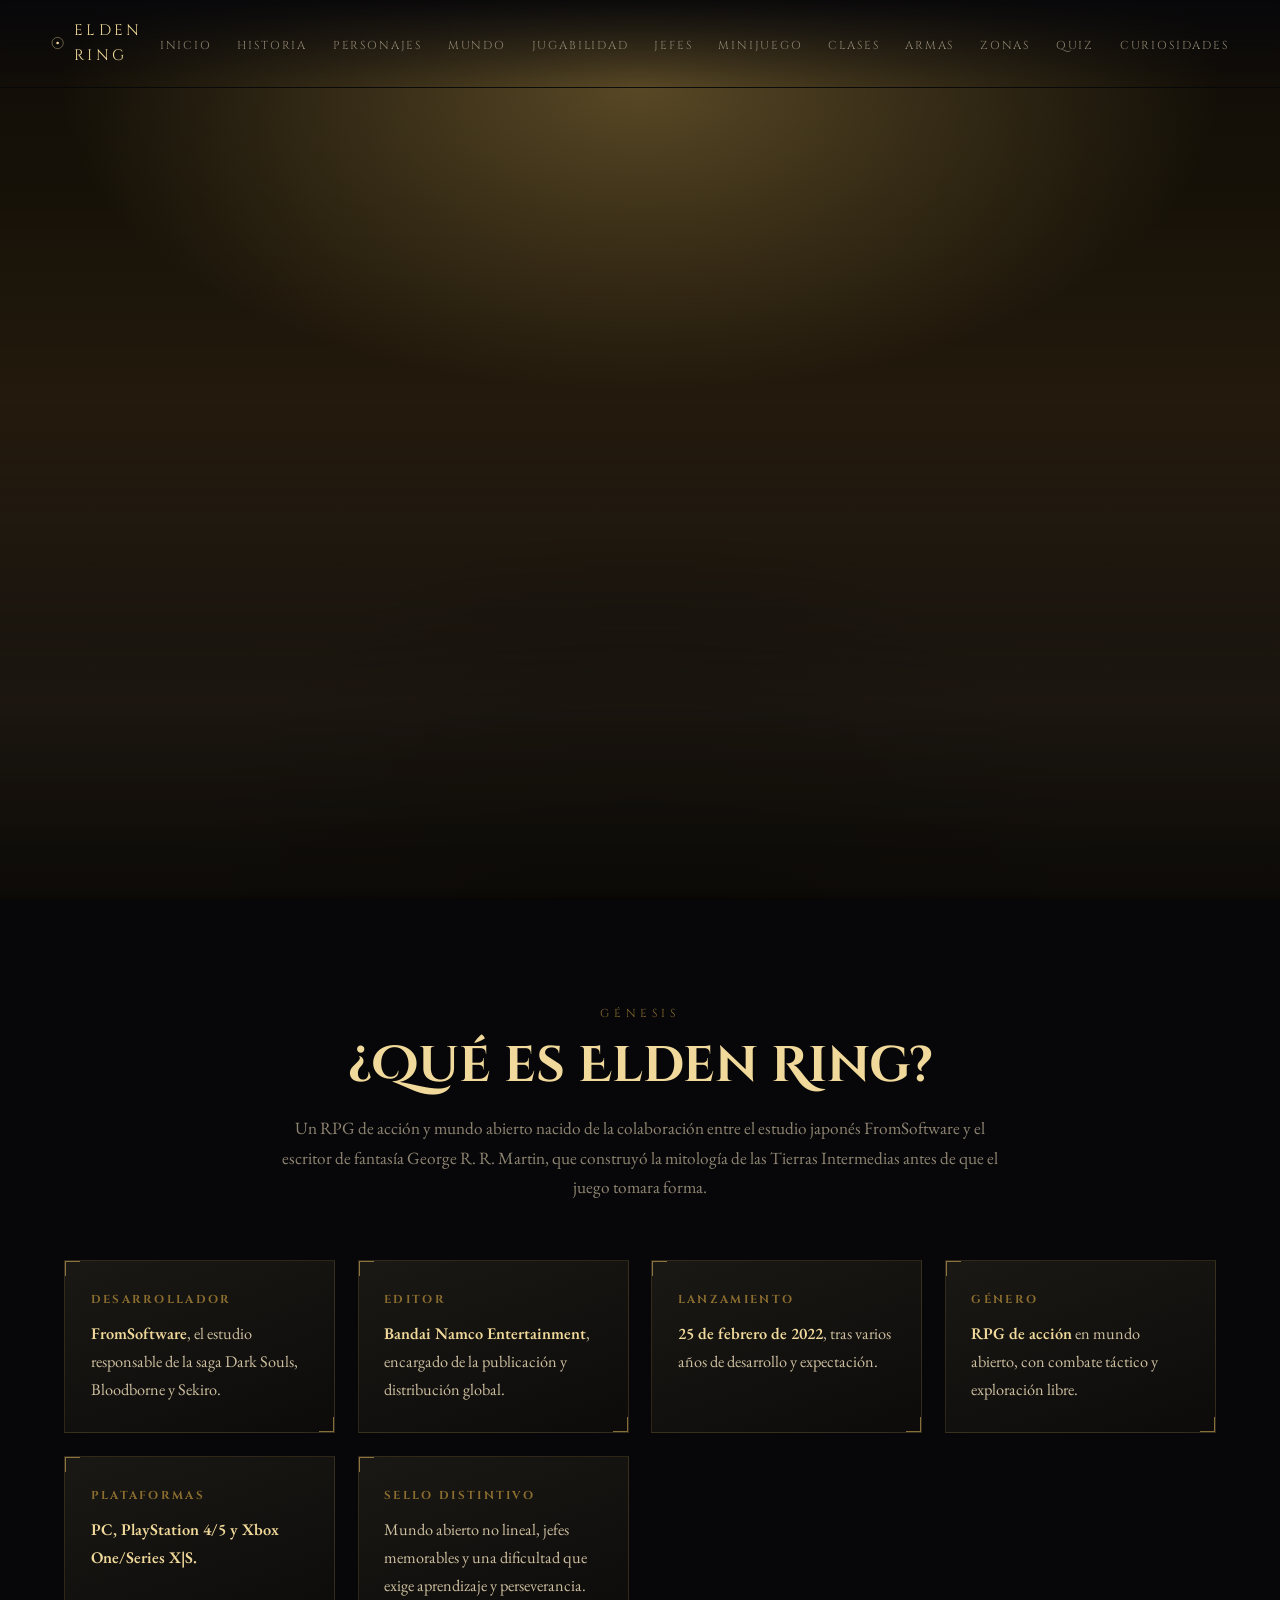
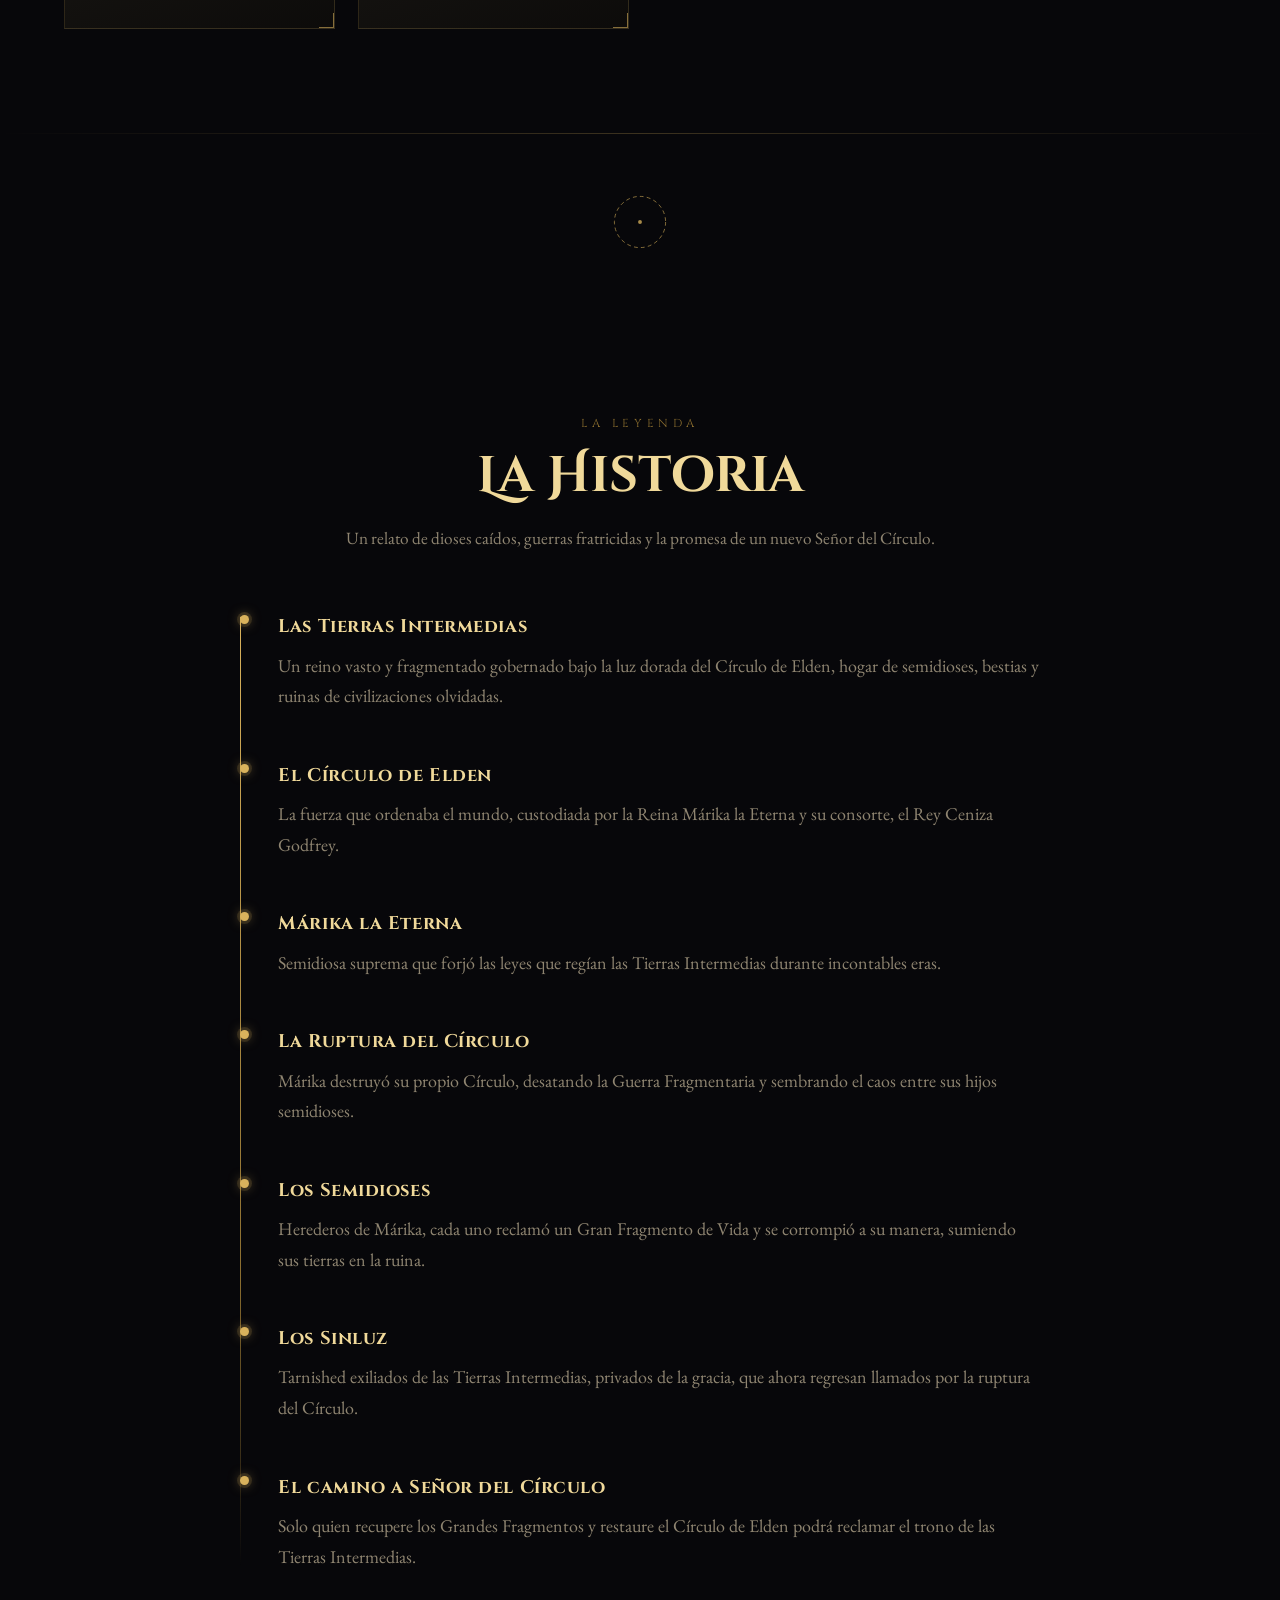
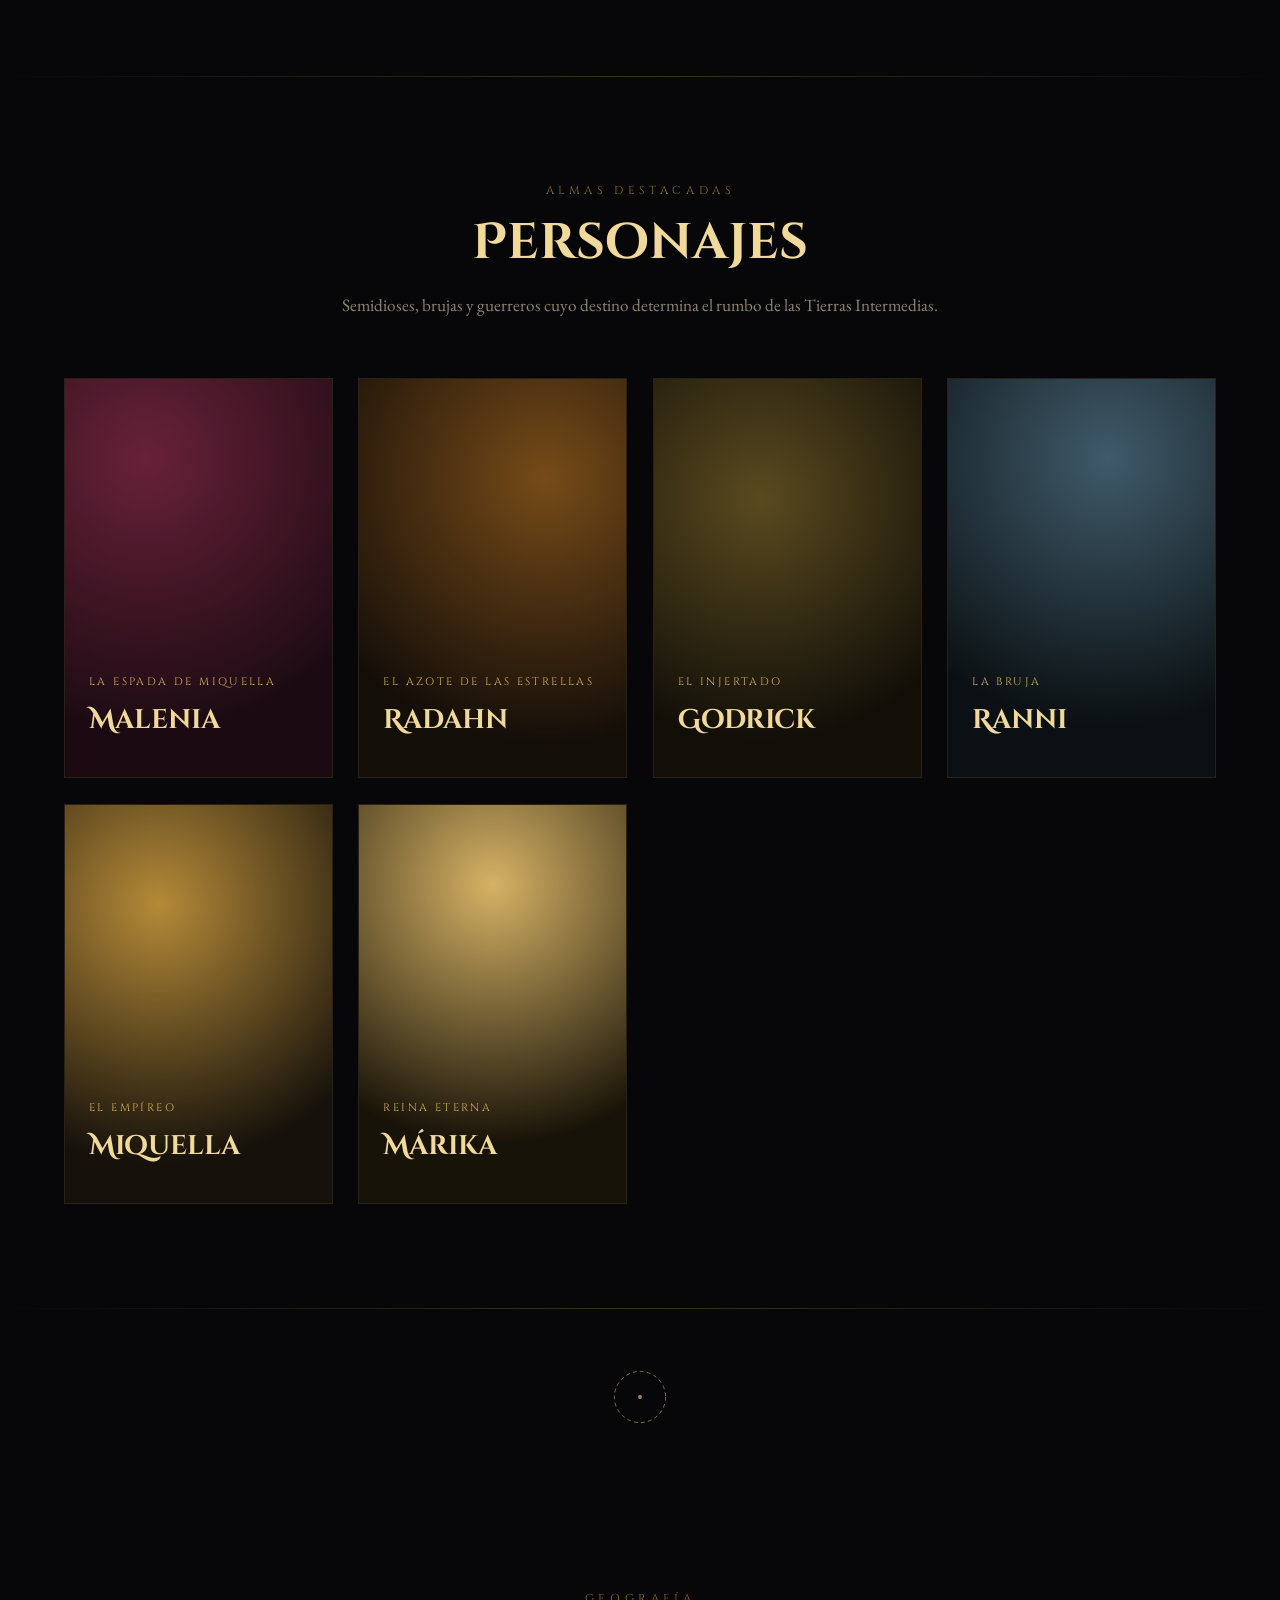
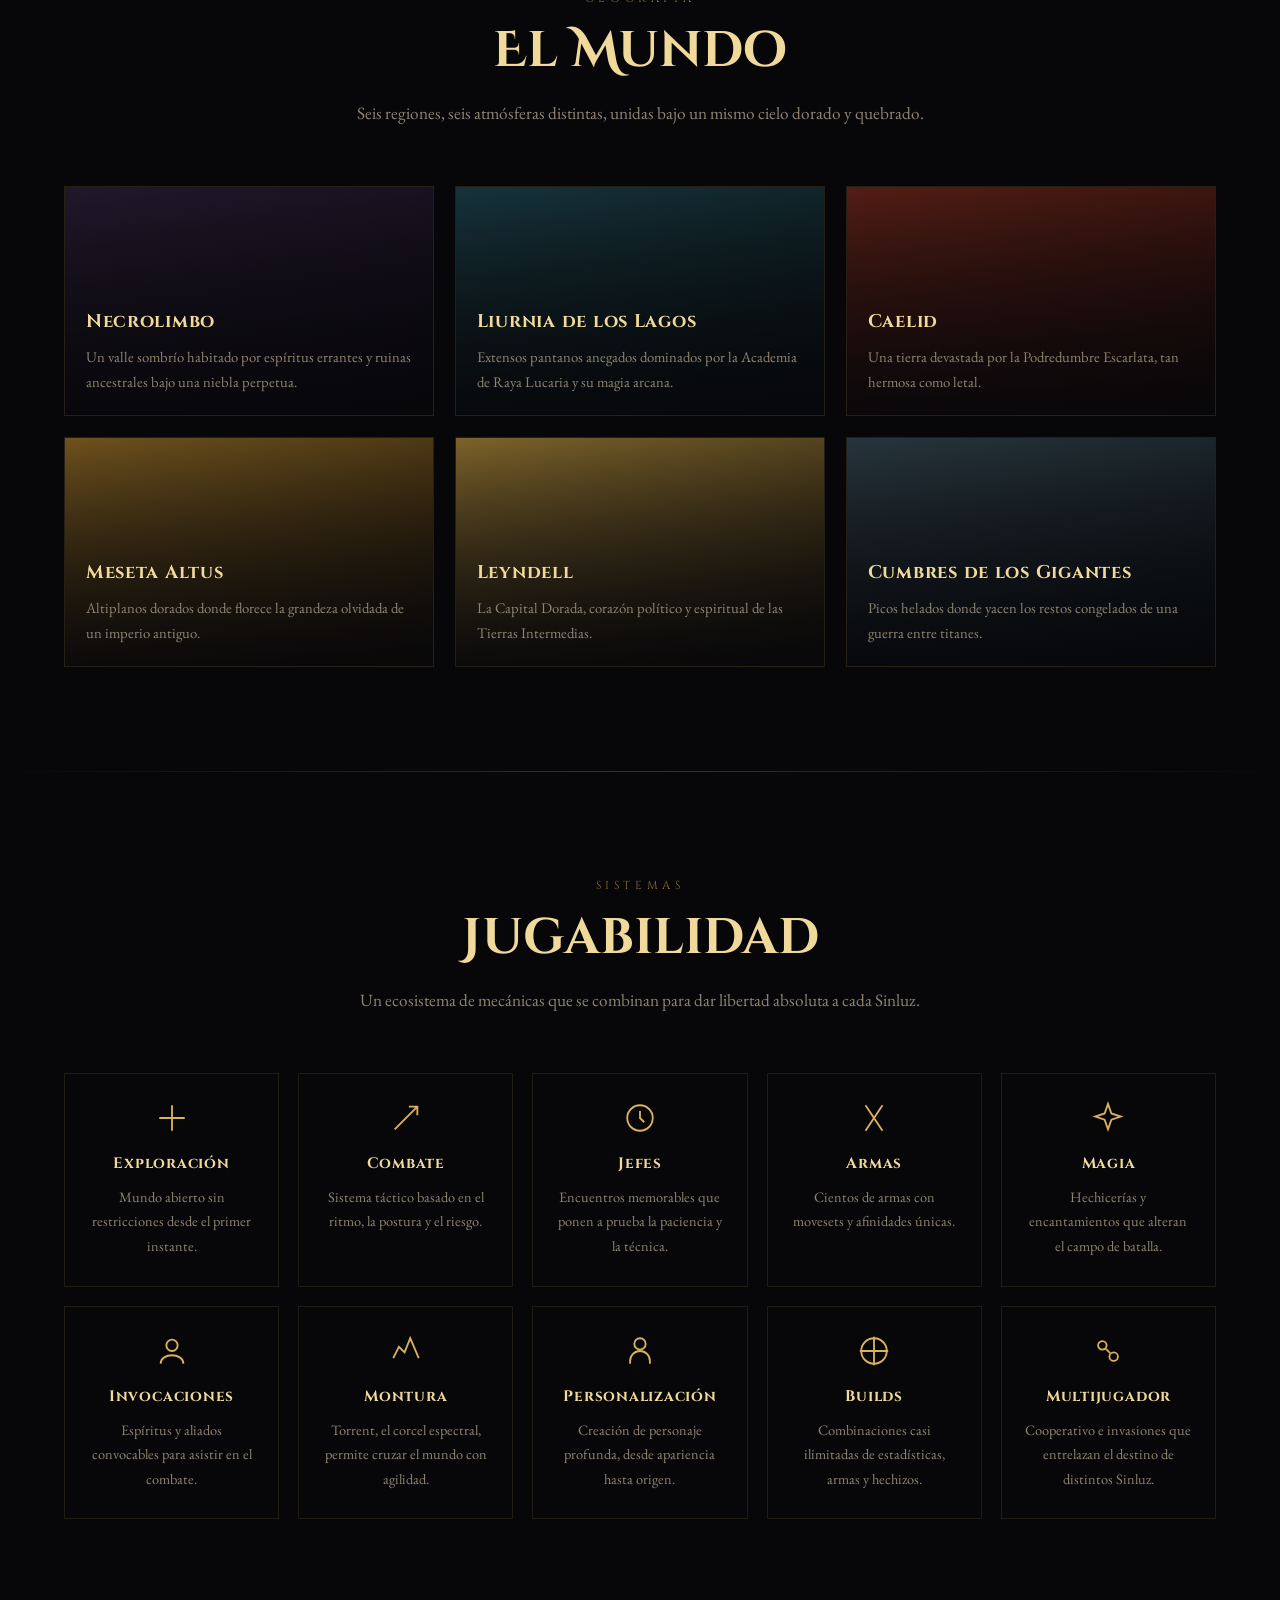
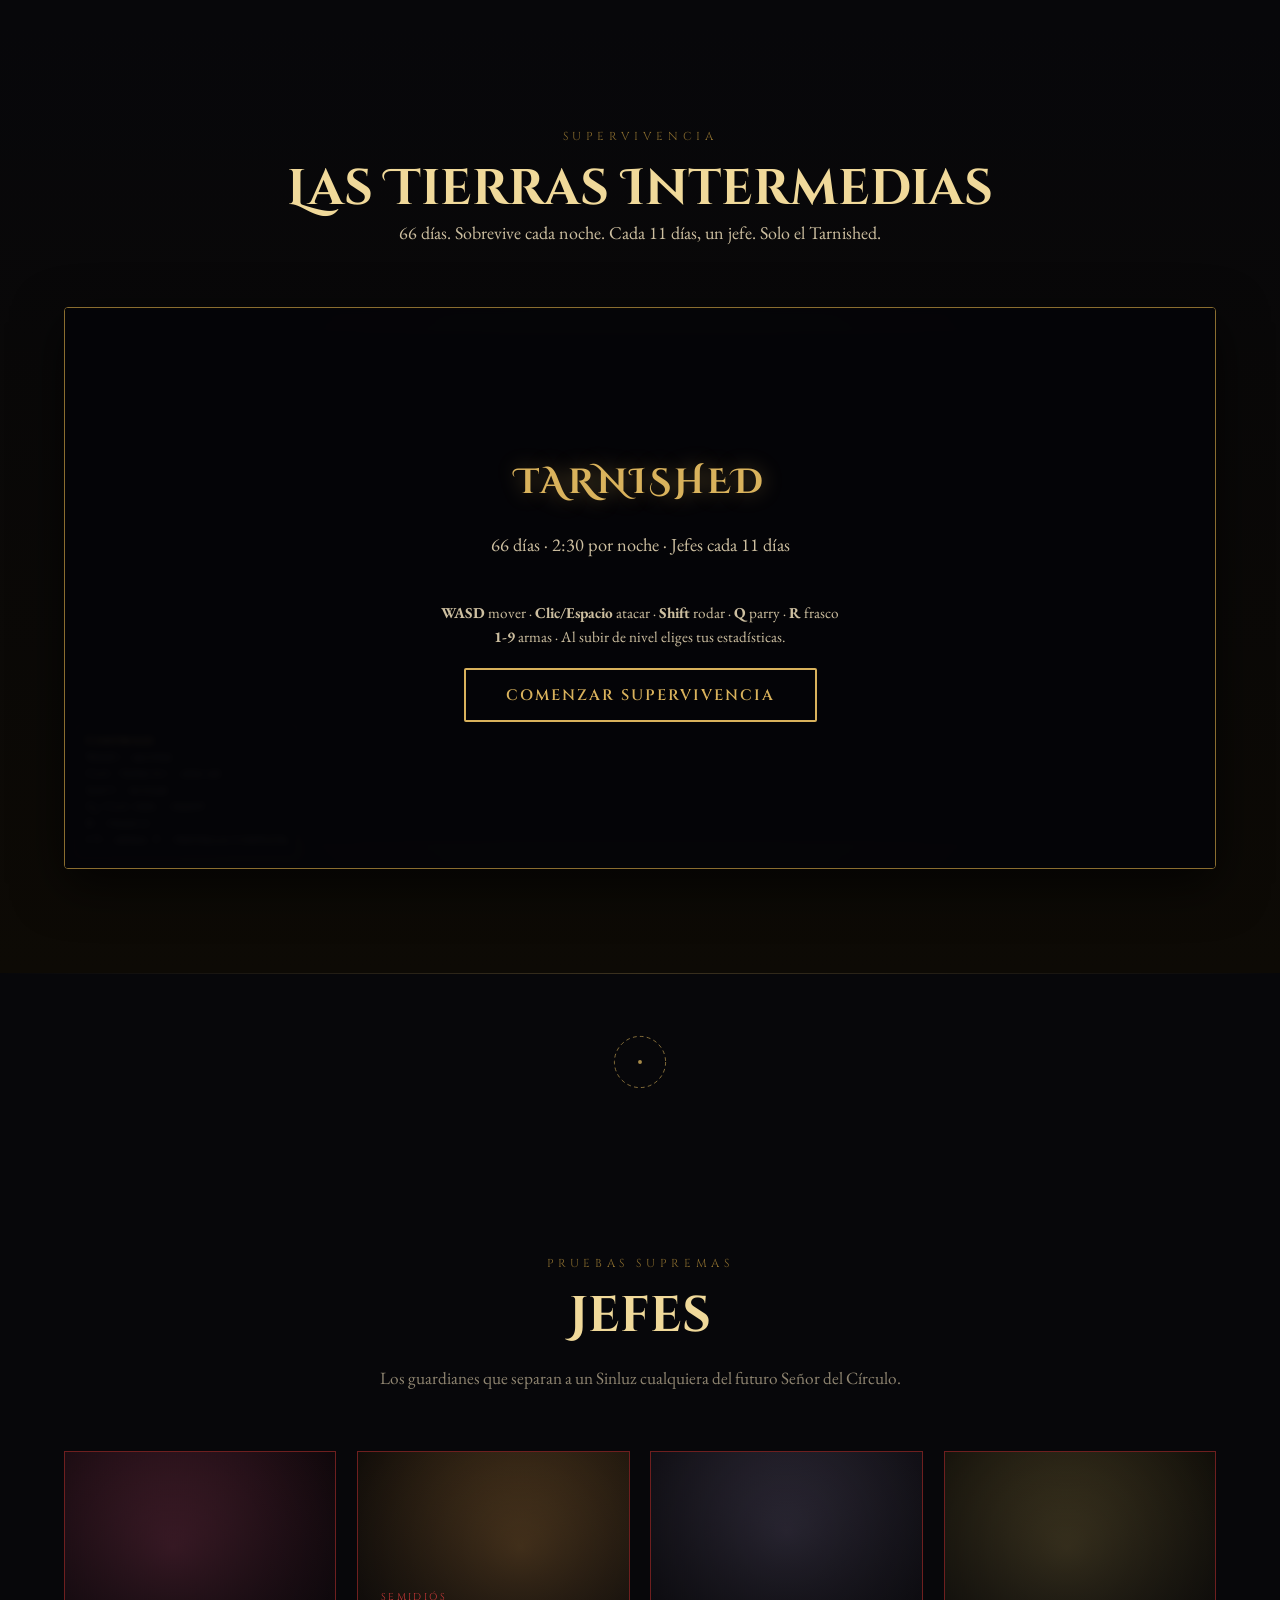
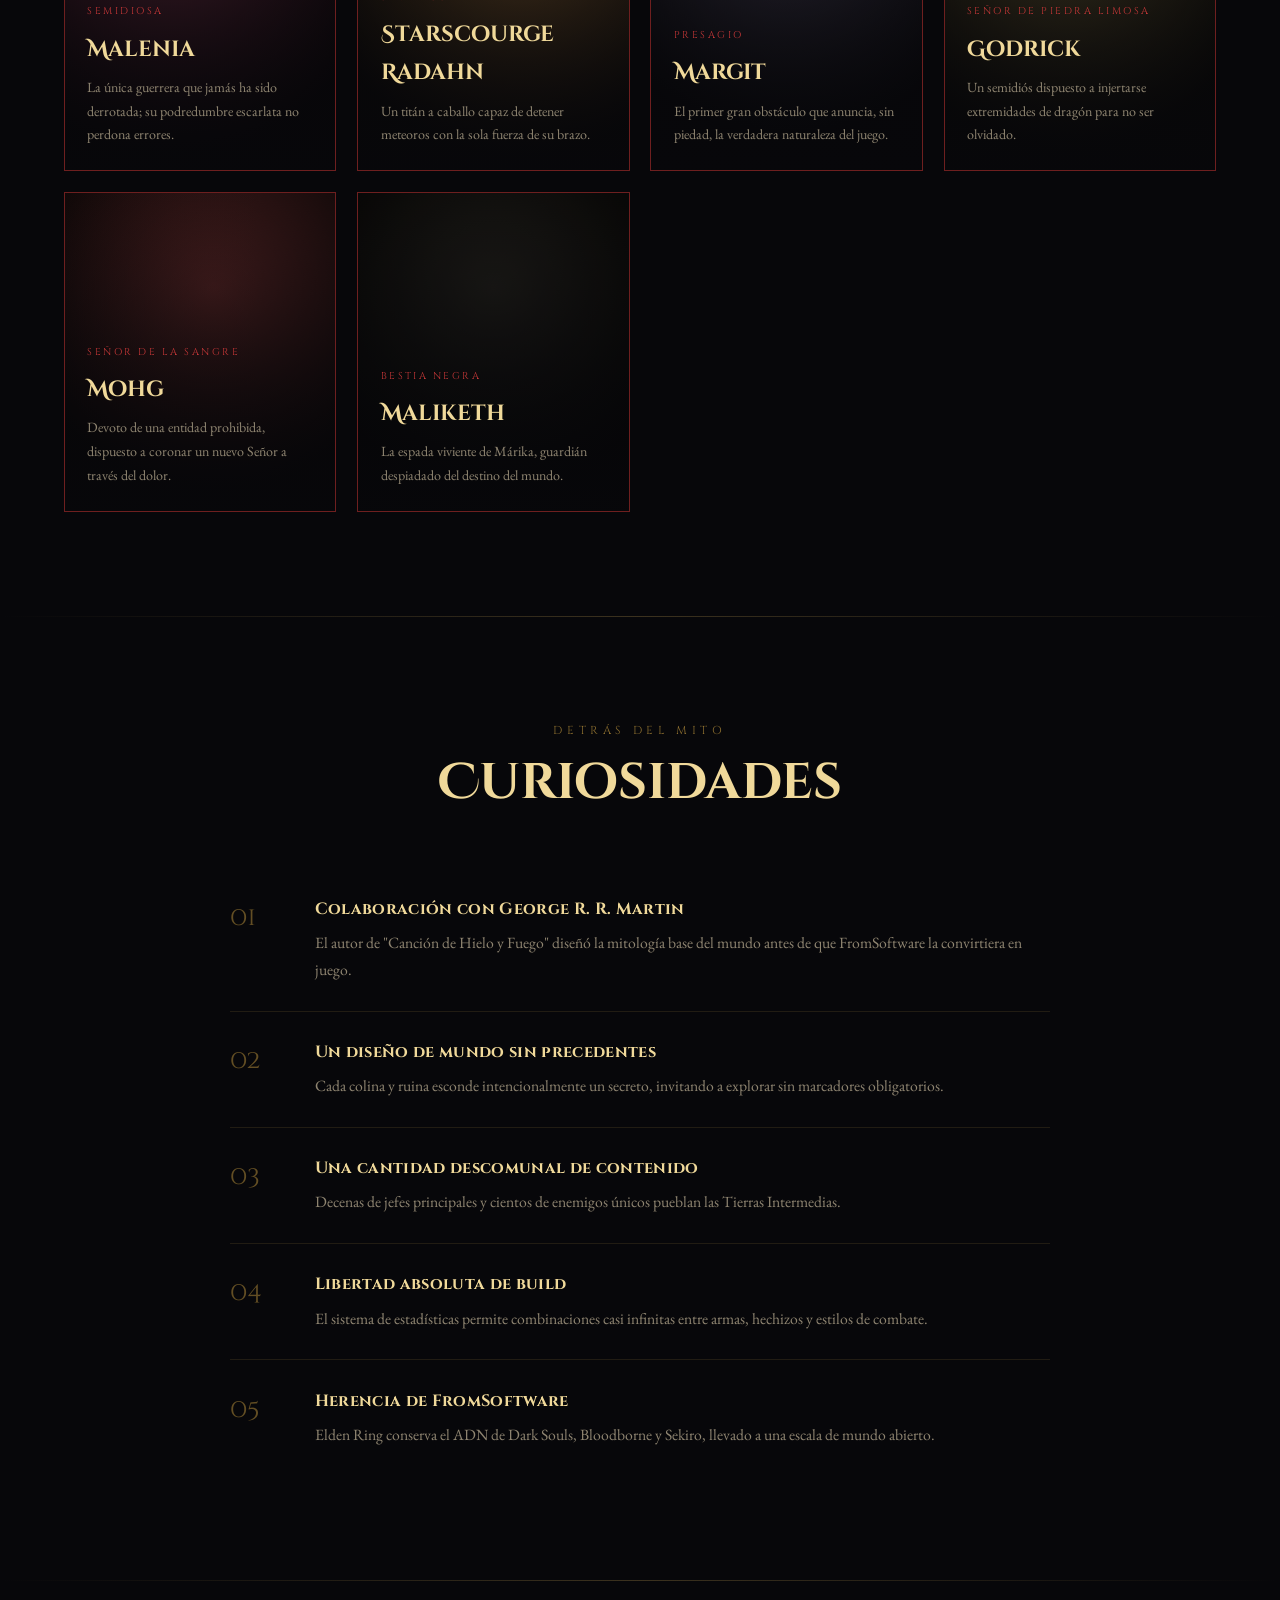
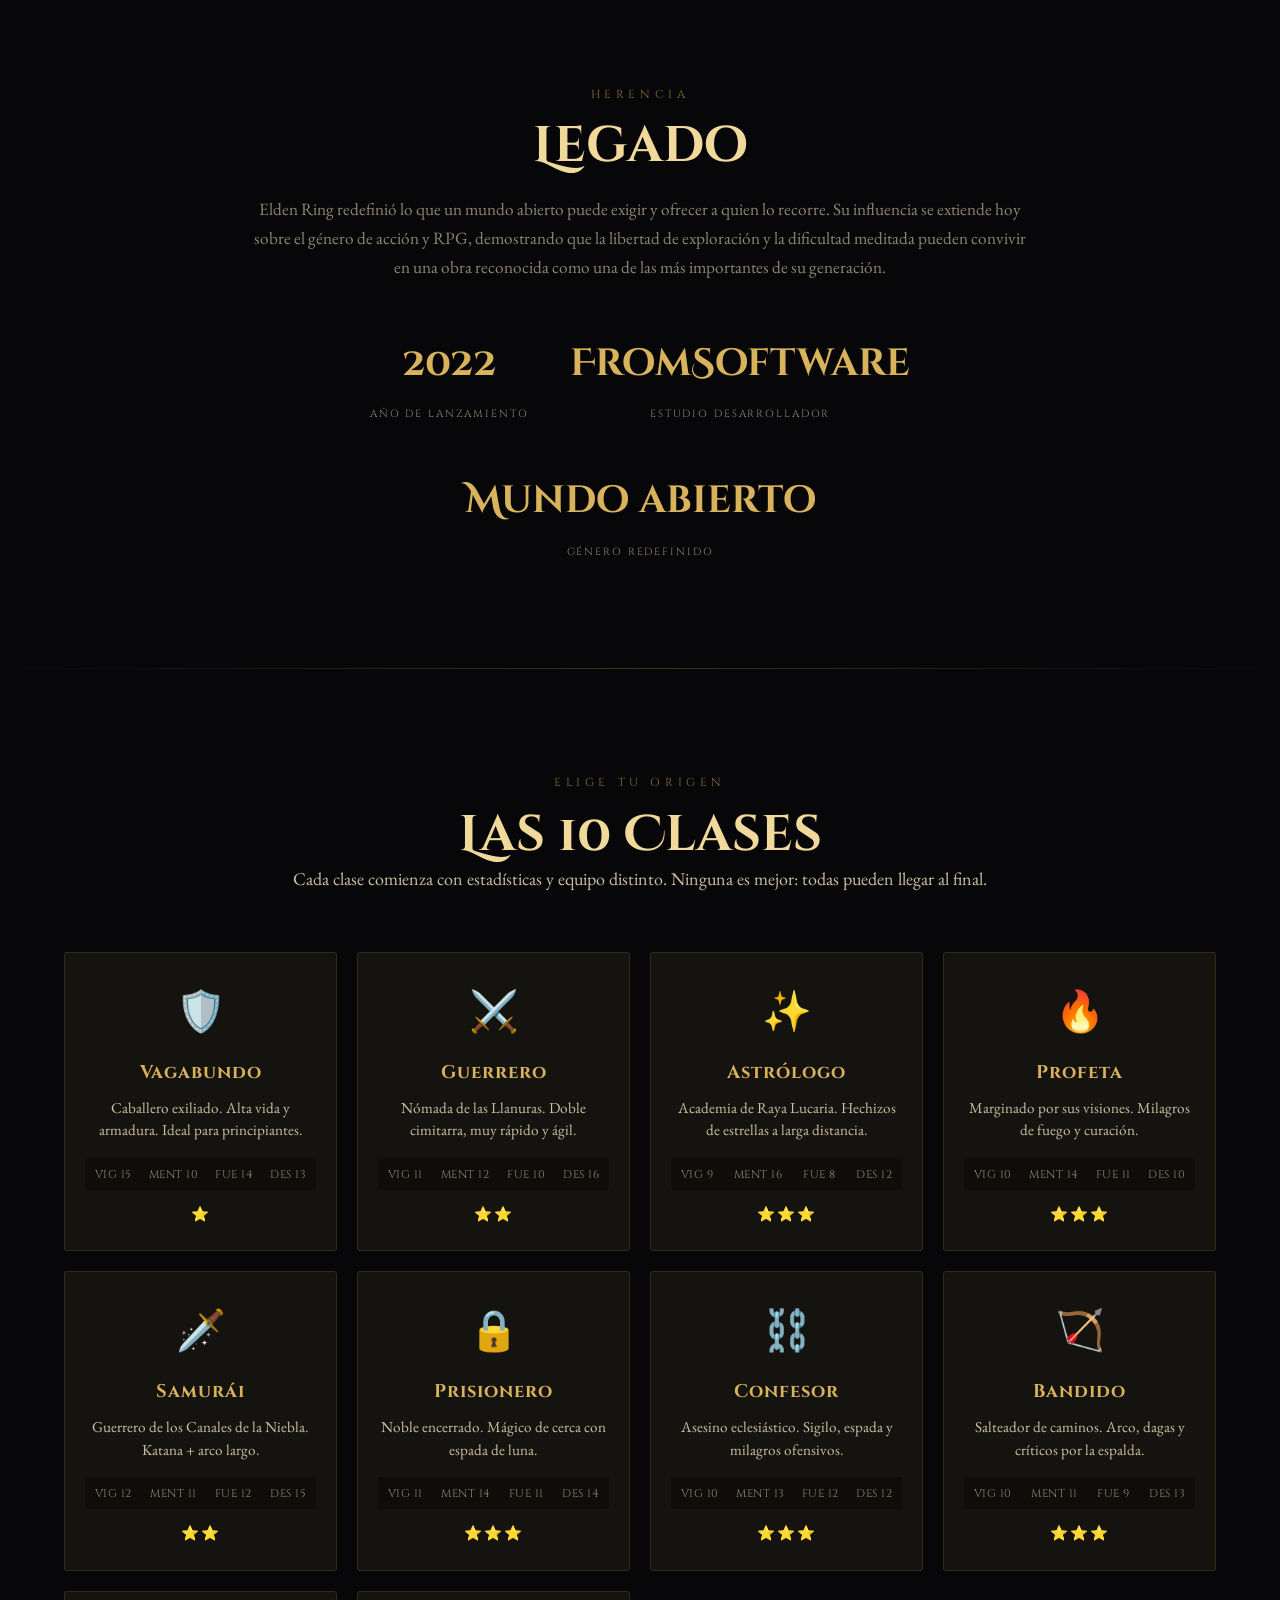
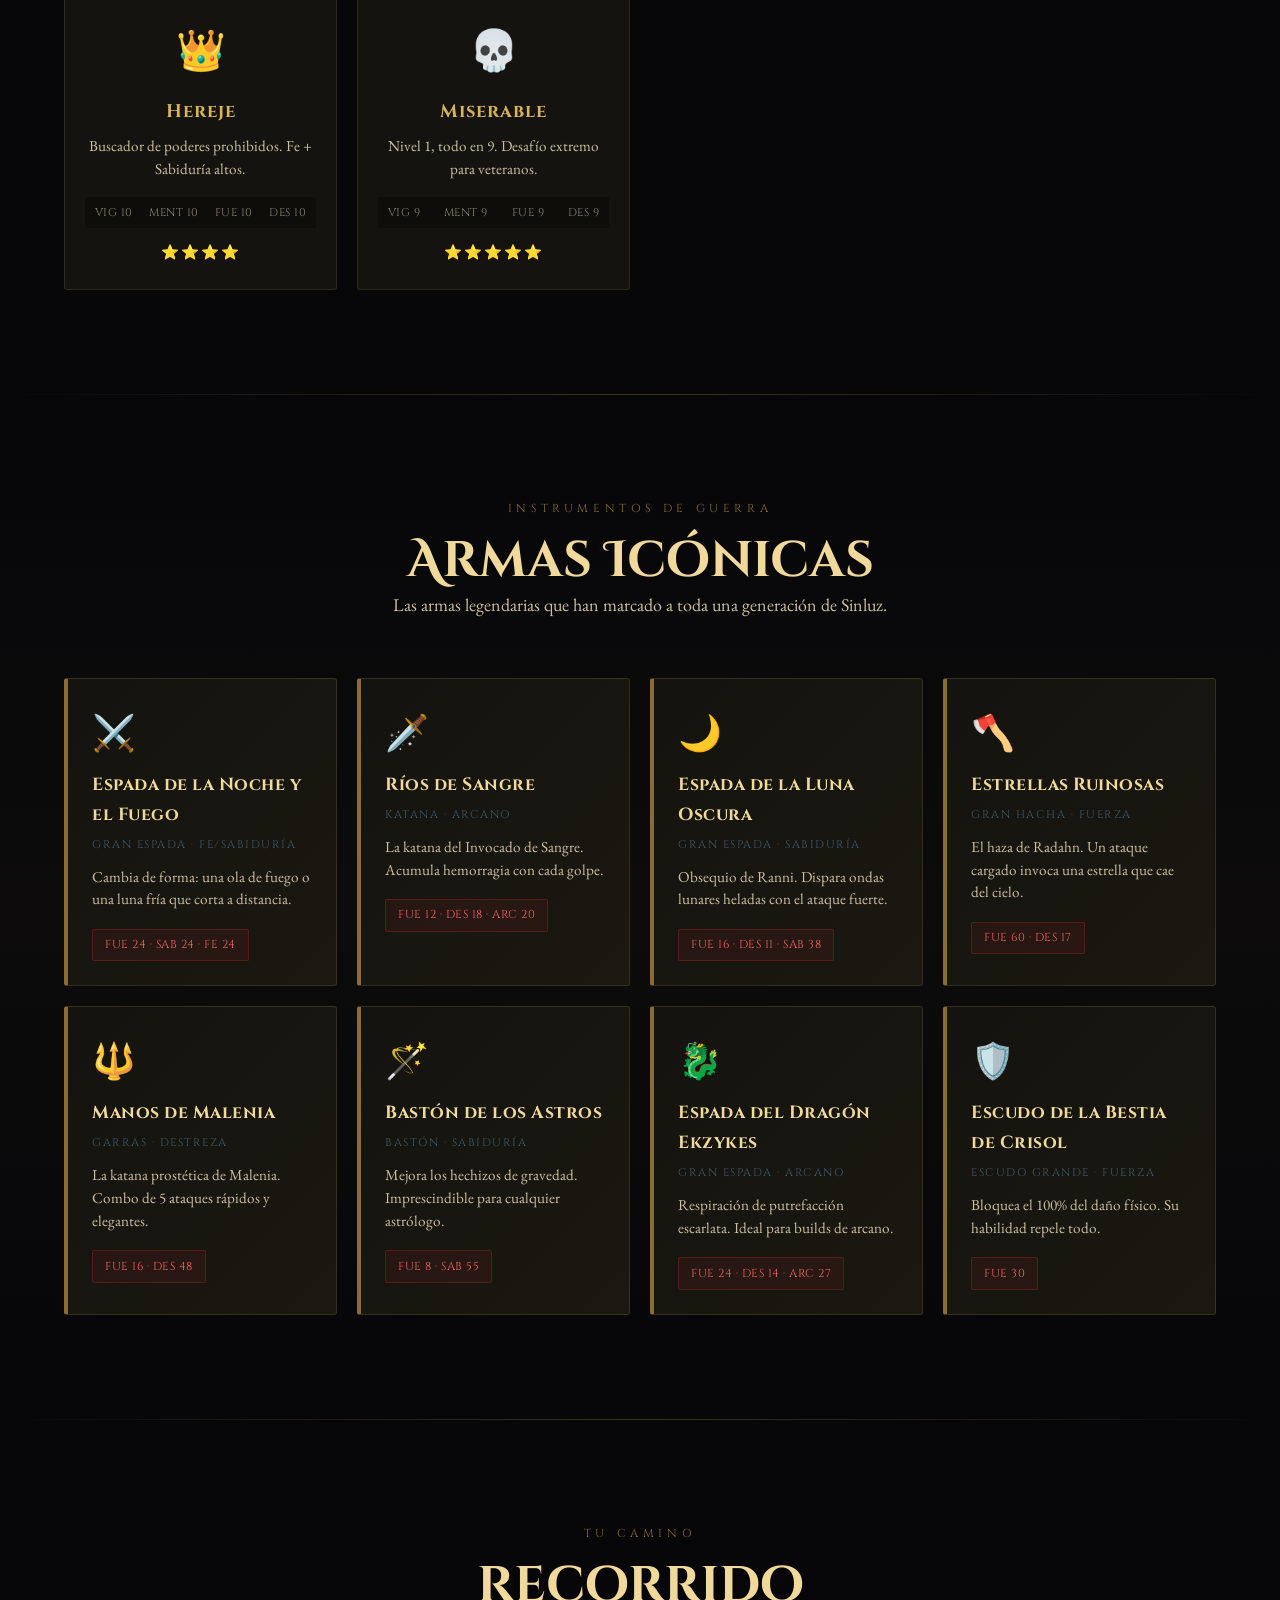
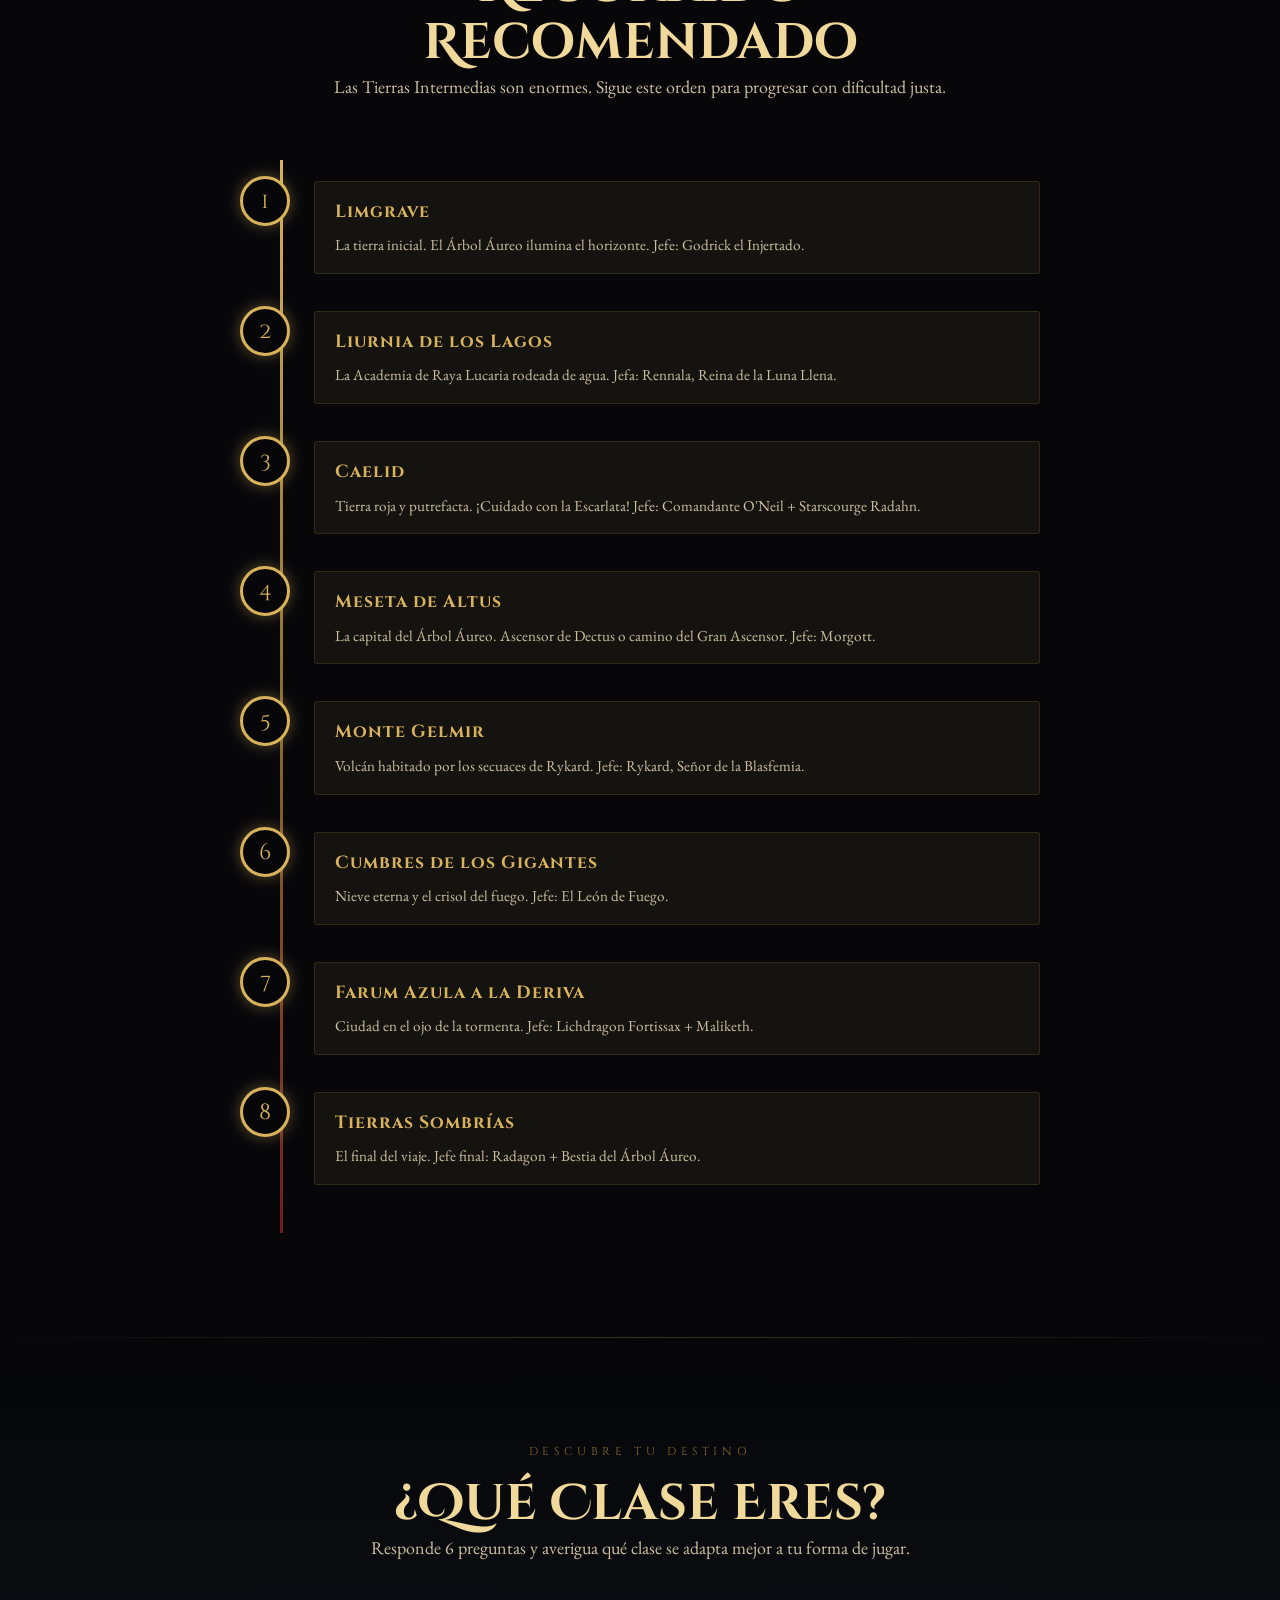
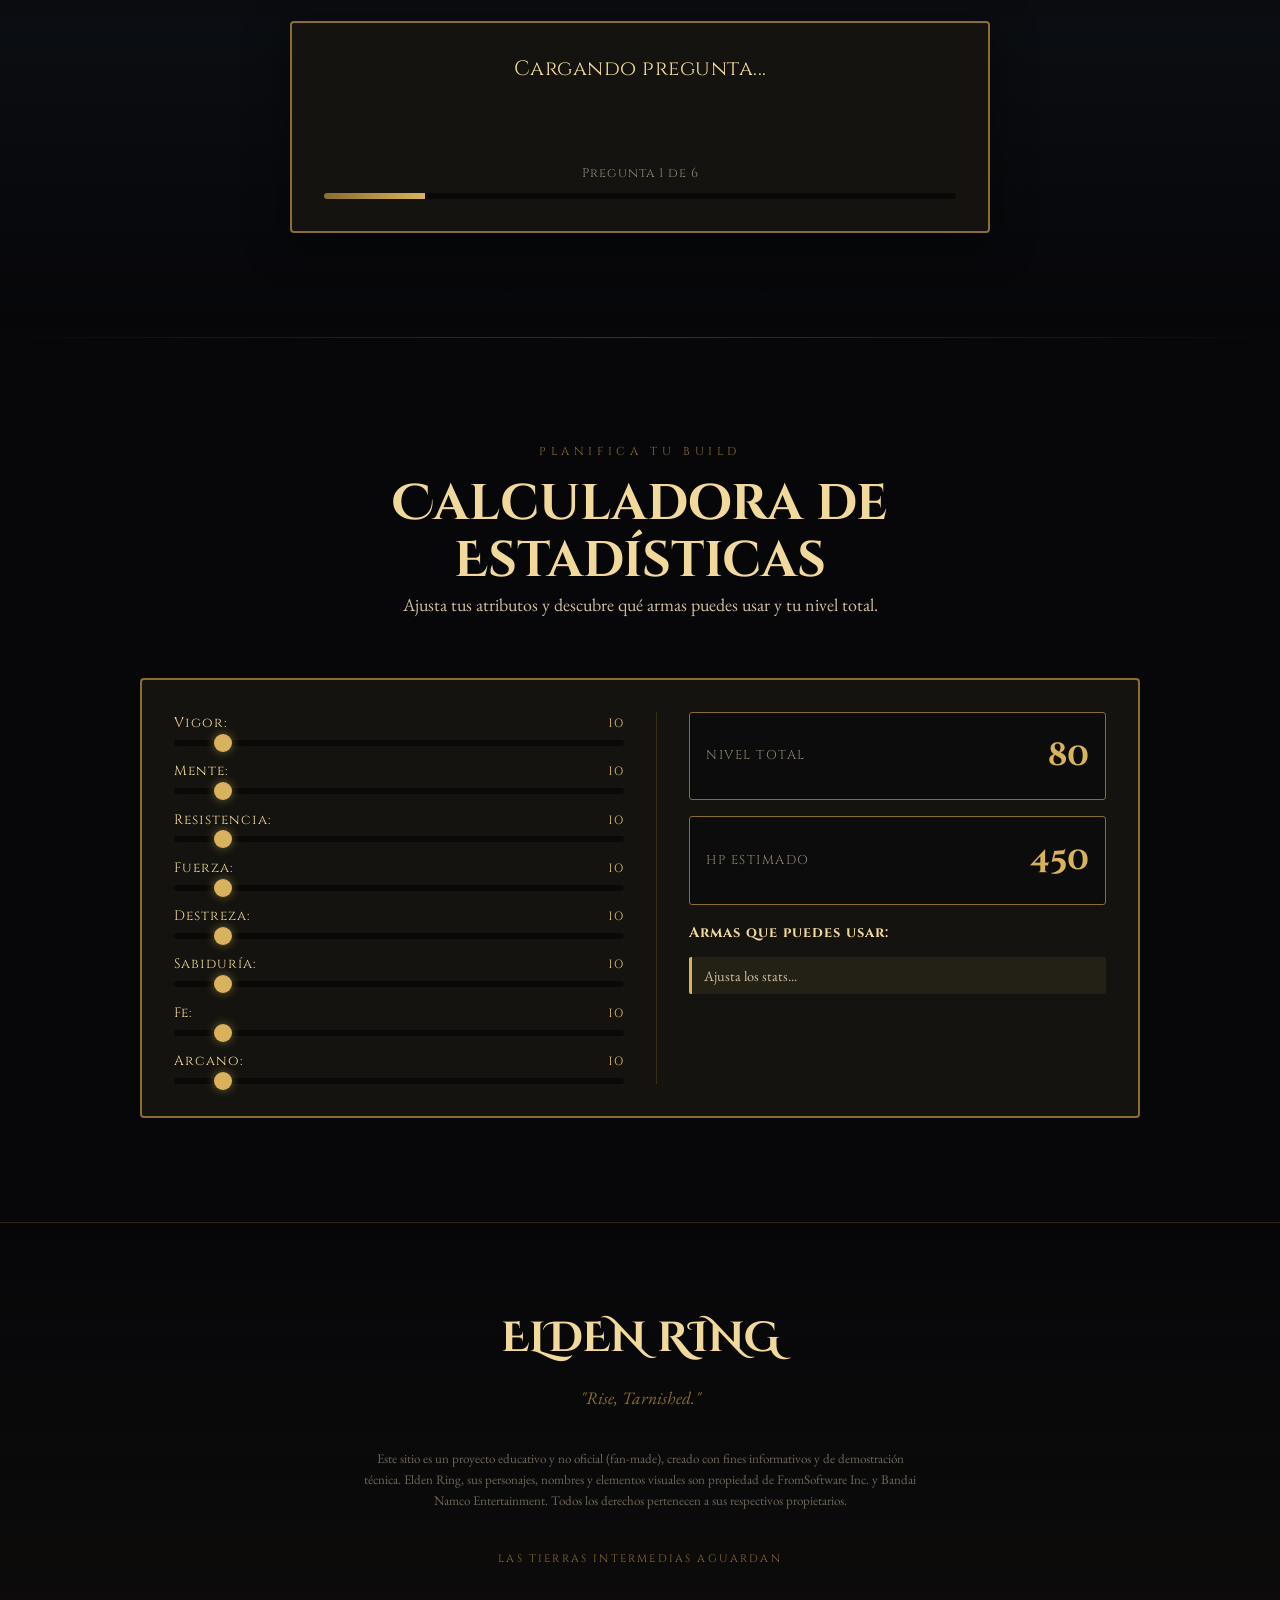
==== index.html @ f606f06c "Renombrar página principal a index.html" ====
<!DOCTYPE html>
<html lang="es">
<head>
<meta charset="UTF-8">
<meta name="viewport" content="width=device-width, initial-scale=1.0">
<title>ELDEN RING · Las Tierras Intermedias</title>
<meta name="description" content="Página informativa y fan-made sobre Elden Ring, de FromSoftware y Bandai Namco.">

<!-- Tipografías: una display épica para títulos, una serif para lectura y una utilitaria para etiquetas -->
<link rel="preconnect" href="https://fonts.googleapis.com">
<link rel="preconnect" href="https://fonts.gstatic.com" crossorigin>
<link href="https://fonts.googleapis.com/css2?family=Cinzel+Decorative:wght@700;900&family=Cinzel:wght@400;500;600;700&family=EB+Garamond:ital,wght@0,400;0,500;0,600;1,400&display=swap" rel="stylesheet">

<link rel="stylesheet" href="styles.css">
</head>
<body>

<!-- Textura de fondo global -->
<div class="textura-piedra" aria-hidden="true"></div>

<!-- ============ NAVEGACIÓN ============ -->
<nav class="nav" id="navPrincipal">
  <a href="#inicio" class="nav__marca">
    <svg viewBox="0 0 40 40" aria-hidden="true"><circle cx="20" cy="20" r="17" fill="none" stroke="currentColor" stroke-width="1.2"/><circle cx="20" cy="20" r="4" fill="currentColor"/></svg>
    ELDEN RING
  </a>
  <ul class="nav__lista" id="navLista">
    <li><a href="#inicio">Inicio</a></li>
    <li><a href="#historia">Historia</a></li>
    <li><a href="#personajes">Personajes</a></li>
    <li><a href="#mundo">Mundo</a></li>
    <li><a href="#jugabilidad">Jugabilidad</a></li>
    <li><a href="#jefes">Jefes</a></li>
    <li><a href="#minijuego">Minijuego</a></li>
    <li><a href="#clases">Clases</a></li>
    <li><a href="#armas">Armas</a></li>
    <li><a href="#zonas">Zonas</a></li>
    <li><a href="#quiz">Quiz</a></li>
    <li><a href="#curiosidades">Curiosidades</a></li>
  </ul>
  <button class="nav__toggle" id="navToggle" aria-label="Abrir menú de navegación" aria-expanded="false">☰</button>
</nav>

<!-- ============ HERO / PORTADA ============ -->
<header class="hero" id="inicio">
  <div class="hero__fondo" id="heroFondo" aria-hidden="true"></div>
  <div class="hero__silueta" aria-hidden="true"></div>
  <div class="hero__niebla" aria-hidden="true"></div>
  <div class="hero__particulas" id="heroParticulas" aria-hidden="true"></div>

  <div class="hero__contenido">
    <svg class="hero__sigilo" viewBox="0 0 100 100" aria-hidden="true">
      <circle class="anillo" cx="50" cy="50" r="42"/>
      <circle class="anillo anillo--interior" cx="50" cy="50" r="30"/>
      <circle cx="50" cy="50" r="3" fill="var(--oro-brillante)"/>
    </svg>
    <h1 class="hero__titulo">ELDEN RING</h1>
    <p class="hero__subtitulo">The Lands Between</p>
    <p class="hero__frase">Adéntrate en las Tierras Intermedias y conviértete en el Señor del Círculo.</p>
    <a href="#quees" class="boton-dorado">Explorar el Mundo</a>
  </div>

  <div class="hero__scroll-hint" aria-hidden="true">
    <span></span>Desciende
  </div>
</header>

<!-- ============ QUÉ ES ELDEN RING ============ -->
<section class="seccion" id="quees">
  <div class="seccion__cabecera reveal">
    <span class="seccion__etiqueta">Génesis</span>
    <h2 class="seccion__titulo">¿Qué es Elden Ring?</h2>
    <p class="seccion__intro">Un RPG de acción y mundo abierto nacido de la colaboración entre el estudio japonés FromSoftware y el escritor de fantasía George R. R. Martin, que construyó la mitología de las Tierras Intermedias antes de que el juego tomara forma.</p>
  </div>

  <div class="datos-grid">
    <div class="dato-tarjeta reveal"><h3>Desarrollador</h3><p><strong>FromSoftware</strong>, el estudio responsable de la saga Dark Souls, Bloodborne y Sekiro.</p></div>
    <div class="dato-tarjeta reveal reveal--retraso1"><h3>Editor</h3><p><strong>Bandai Namco Entertainment</strong>, encargado de la publicación y distribución global.</p></div>
    <div class="dato-tarjeta reveal reveal--retraso2"><h3>Lanzamiento</h3><p><strong>25 de febrero de 2022</strong>, tras varios años de desarrollo y expectación.</p></div>
    <div class="dato-tarjeta reveal reveal--retraso3"><h3>Género</h3><p><strong>RPG de acción</strong> en mundo abierto, con combate táctico y exploración libre.</p></div>
    <div class="dato-tarjeta reveal"><h3>Plataformas</h3><p><strong>PC, PlayStation 4/5 y Xbox One/Series X|S.</strong></p></div>
    <div class="dato-tarjeta reveal reveal--retraso1"><h3>Sello distintivo</h3><p>Mundo abierto no lineal, jefes memorables y una dificultad que exige aprendizaje y perseverancia.</p></div>
  </div>
</section>

<div class="franja" aria-hidden="true"></div>
<div class="sello-circulo" aria-hidden="true">
  <svg viewBox="0 0 100 100"><circle class="fragmento" cx="50" cy="50" r="40"/><circle class="nucleo" cx="50" cy="50" r="3"/></svg>
</div>

<!-- ============ HISTORIA ============ -->
<section class="seccion" id="historia">
  <div class="seccion__cabecera reveal">
    <span class="seccion__etiqueta">La leyenda</span>
    <h2 class="seccion__titulo">La Historia</h2>
    <p class="seccion__intro">Un relato de dioses caídos, guerras fratricidas y la promesa de un nuevo Señor del Círculo.</p>
  </div>

  <div class="linea-tiempo">
    <div class="evento reveal">
      <h3>Las Tierras Intermedias</h3>
      <p>Un reino vasto y fragmentado gobernado bajo la luz dorada del Círculo de Elden, hogar de semidioses, bestias y ruinas de civilizaciones olvidadas.</p>
    </div>
    <div class="evento reveal reveal--retraso1">
      <h3>El Círculo de Elden</h3>
      <p>La fuerza que ordenaba el mundo, custodiada por la Reina Márika la Eterna y su consorte, el Rey Ceniza Godfrey.</p>
    </div>
    <div class="evento reveal reveal--retraso2">
      <h3>Márika la Eterna</h3>
      <p>Semidiosa suprema que forjó las leyes que regían las Tierras Intermedias durante incontables eras.</p>
    </div>
    <div class="evento reveal reveal--retraso3">
      <h3>La Ruptura del Círculo</h3>
      <p>Márika destruyó su propio Círculo, desatando la Guerra Fragmentaria y sembrando el caos entre sus hijos semidioses.</p>
    </div>
    <div class="evento reveal">
      <h3>Los Semidioses</h3>
      <p>Herederos de Márika, cada uno reclamó un Gran Fragmento de Vida y se corrompió a su manera, sumiendo sus tierras en la ruina.</p>
    </div>
    <div class="evento reveal reveal--retraso1">
      <h3>Los Sinluz</h3>
      <p>Tarnished exiliados de las Tierras Intermedias, privados de la gracia, que ahora regresan llamados por la ruptura del Círculo.</p>
    </div>
    <div class="evento reveal reveal--retraso2">
      <h3>El camino a Señor del Círculo</h3>
      <p>Solo quien recupere los Grandes Fragmentos y restaure el Círculo de Elden podrá reclamar el trono de las Tierras Intermedias.</p>
    </div>
  </div>
</section>

<div class="franja" aria-hidden="true"></div>

<!-- ============ PERSONAJES ============ -->
<section class="seccion" id="personajes">
  <div class="seccion__cabecera reveal">
    <span class="seccion__etiqueta">Almas destacadas</span>
    <h2 class="seccion__titulo">Personajes</h2>
    <p class="seccion__intro">Semidioses, brujas y guerreros cuyo destino determina el rumbo de las Tierras Intermedias.</p>
  </div>

  <div class="personajes-grid">
    <article class="personaje reveal" tabindex="0">
      <div class="personaje__retrato" style="--paleta:radial-gradient(circle at 30% 20%, #6e1f3a, #1c0a12 75%)"></div>
      <div class="personaje__cuerpo">
        <span class="personaje__titulo">La Espada de Miquella</span>
        <h3 class="personaje__nombre">Malenia</h3>
        <p class="personaje__desc">Guerrera invicta consumida por el escarlata podrido, hermana de Miquella y una de las semidiosas más temidas del reino.</p>
      </div>
    </article>

    <article class="personaje reveal reveal--retraso1" tabindex="0">
      <div class="personaje__retrato" style="--paleta:radial-gradient(circle at 70% 25%, #7a4a12, #150e08 75%)"></div>
      <div class="personaje__cuerpo">
        <span class="personaje__titulo">El Azote de las Estrellas</span>
        <h3 class="personaje__nombre">Radahn</h3>
        <p class="personaje__desc">General invencible que detuvo el curso de las estrellas con su fuerza bruta, ahora atrapado en una lucha eterna contra la locura.</p>
      </div>
    </article>

    <article class="personaje reveal reveal--retraso2" tabindex="0">
      <div class="personaje__retrato" style="--paleta:radial-gradient(circle at 40% 30%, #5c4a1a, #120f08 75%)"></div>
      <div class="personaje__cuerpo">
        <span class="personaje__titulo">El Injertado</span>
        <h3 class="personaje__nombre">Godrick</h3>
        <p class="personaje__desc">Señor de Piedra Limosa, obsesionado con injertar carne ajena a su propio cuerpo para recuperar la grandeza de su linaje.</p>
      </div>
    </article>

    <article class="personaje reveal" tabindex="0">
      <div class="personaje__retrato" style="--paleta:radial-gradient(circle at 60% 20%, #3d5a6c, #0a1013 75%)"></div>
      <div class="personaje__cuerpo">
        <span class="personaje__titulo">La Bruja</span>
        <h3 class="personaje__nombre">Ranni</h3>
        <p class="personaje__desc">Semidiosa que renunció a su propio destino y a su cuerpo mortal para trazar un camino distinto lejos del Círculo de Elden.</p>
      </div>
    </article>

    <article class="personaje reveal reveal--retraso1" tabindex="0">
      <div class="personaje__retrato" style="--paleta:radial-gradient(circle at 35% 25%, #b98a2f, #16110a 75%)"></div>
      <div class="personaje__cuerpo">
        <span class="personaje__titulo">El Empíreo</span>
        <h3 class="personaje__nombre">Miquella</h3>
        <p class="personaje__desc">El más bondadoso de los hijos de Márika, dispuesto a sacrificarlo todo, incluida su propia naturaleza, para alcanzar la divinidad.</p>
      </div>
    </article>

    <article class="personaje reveal reveal--retraso2" tabindex="0">
      <div class="personaje__retrato" style="--paleta:radial-gradient(circle at 50% 20%, #d9b25c, #191307 75%)"></div>
      <div class="personaje__cuerpo">
        <span class="personaje__titulo">Reina Eterna</span>
        <h3 class="personaje__nombre">Márika</h3>
        <p class="personaje__desc">Fundadora del Círculo de Elden y soberana de las Tierras Intermedias, cuya ruptura del orden dio inicio a toda la tragedia.</p>
      </div>
    </article>
  </div>
</section>

<div class="franja" aria-hidden="true"></div>
<div class="sello-circulo" aria-hidden="true">
  <svg viewBox="0 0 100 100"><circle class="fragmento" cx="50" cy="50" r="40"/><circle class="nucleo" cx="50" cy="50" r="3"/></svg>
</div>

<!-- ============ EL MUNDO ============ -->
<section class="seccion" id="mundo">
  <div class="seccion__cabecera reveal">
    <span class="seccion__etiqueta">Geografía</span>
    <h2 class="seccion__titulo">El Mundo</h2>
    <p class="seccion__intro">Seis regiones, seis atmósferas distintas, unidas bajo un mismo cielo dorado y quebrado.</p>
  </div>

  <div class="mundo-grid">
    <article class="region reveal">
      <div class="region__fondo" style="--paleta:linear-gradient(160deg,#241a2e,#0a0710)"></div>
      <div class="region__texto"><h3>Necrolimbo</h3><p>Un valle sombrío habitado por espíritus errantes y ruinas ancestrales bajo una niebla perpetua.</p></div>
    </article>
    <article class="region reveal reveal--retraso1">
      <div class="region__fondo" style="--paleta:linear-gradient(160deg,#183840,#050d0f)"></div>
      <div class="region__texto"><h3>Liurnia de los Lagos</h3><p>Extensos pantanos anegados dominados por la Academia de Raya Lucaria y su magia arcana.</p></div>
    </article>
    <article class="region reveal reveal--retraso2">
      <div class="region__fondo" style="--paleta:linear-gradient(160deg,#5c2016,#160705)"></div>
      <div class="region__texto"><h3>Caelid</h3><p>Una tierra devastada por la Podredumbre Escarlata, tan hermosa como letal.</p></div>
    </article>
    <article class="region reveal">
      <div class="region__fondo" style="--paleta:linear-gradient(160deg,#7a5a20,#181005)"></div>
      <div class="region__texto"><h3>Meseta Altus</h3><p>Altiplanos dorados donde florece la grandeza olvidada de un imperio antiguo.</p></div>
    </article>
    <article class="region reveal reveal--retraso1">
      <div class="region__fondo" style="--paleta:linear-gradient(160deg,#8a6d2f,#141008)"></div>
      <div class="region__texto"><h3>Leyndell</h3><p>La Capital Dorada, corazón político y espiritual de las Tierras Intermedias.</p></div>
    </article>
    <article class="region reveal reveal--retraso2">
      <div class="region__fondo" style="--paleta:linear-gradient(160deg,#2b3a42,#070d10)"></div>
      <div class="region__texto"><h3>Cumbres de los Gigantes</h3><p>Picos helados donde yacen los restos congelados de una guerra entre titanes.</p></div>
    </article>
  </div>
</section>

<div class="franja" aria-hidden="true"></div>

<!-- ============ JUGABILIDAD ============ -->
<section class="seccion" id="jugabilidad">
  <div class="seccion__cabecera reveal">
    <span class="seccion__etiqueta">Sistemas</span>
    <h2 class="seccion__titulo">Jugabilidad</h2>
    <p class="seccion__intro">Un ecosistema de mecánicas que se combinan para dar libertad absoluta a cada Sinluz.</p>
  </div>

  <div class="jugabilidad-grid">
    <div class="jugabilidad-item reveal">
      <svg viewBox="0 0 24 24"><path d="M3 12h18M12 3v18"/></svg>
      <h3>Exploración</h3><p>Mundo abierto sin restricciones desde el primer instante.</p>
    </div>
    <div class="jugabilidad-item reveal reveal--retraso1">
      <svg viewBox="0 0 24 24"><path d="M4 20L20 4M14 4h6v6"/></svg>
      <h3>Combate</h3><p>Sistema táctico basado en el ritmo, la postura y el riesgo.</p>
    </div>
    <div class="jugabilidad-item reveal reveal--retraso2">
      <svg viewBox="0 0 24 24"><circle cx="12" cy="12" r="9"/><path d="M12 7v5l3 3"/></svg>
      <h3>Jefes</h3><p>Encuentros memorables que ponen a prueba la paciencia y la técnica.</p>
    </div>
    <div class="jugabilidad-item reveal">
      <svg viewBox="0 0 24 24"><path d="M6 3l12 18M18 3L6 21"/></svg>
      <h3>Armas</h3><p>Cientos de armas con movesets y afinidades únicas.</p>
    </div>
    <div class="jugabilidad-item reveal reveal--retraso1">
      <svg viewBox="0 0 24 24"><path d="M12 2l2.4 6.8L21 11l-6.6 2.2L12 20l-2.4-6.8L3 11l6.6-2.2z"/></svg>
      <h3>Magia</h3><p>Hechicerías y encantamientos que alteran el campo de batalla.</p>
    </div>
    <div class="jugabilidad-item reveal reveal--retraso2">
      <svg viewBox="0 0 24 24"><circle cx="12" cy="8" r="4"/><path d="M4 21c0-4 4-6 8-6s8 2 8 6"/></svg>
      <h3>Invocaciones</h3><p>Espíritus y aliados convocables para asistir en el combate.</p>
    </div>
    <div class="jugabilidad-item reveal">
      <svg viewBox="0 0 24 24"><path d="M3 17l4-8 4 4 4-10 6 14"/></svg>
      <h3>Montura</h3><p>Torrent, el corcel espectral, permite cruzar el mundo con agilidad.</p>
    </div>
    <div class="jugabilidad-item reveal reveal--retraso1">
      <svg viewBox="0 0 24 24"><circle cx="12" cy="7" r="4"/><path d="M5 21v-2a7 7 0 0114 0v2"/></svg>
      <h3>Personalización</h3><p>Creación de personaje profunda, desde apariencia hasta origen.</p>
    </div>
    <div class="jugabilidad-item reveal reveal--retraso2">
      <svg viewBox="0 0 24 24"><path d="M12 2v20M2 12h20"/><circle cx="12" cy="12" r="9"/></svg>
      <h3>Builds</h3><p>Combinaciones casi ilimitadas de estadísticas, armas y hechizos.</p>
    </div>
    <div class="jugabilidad-item reveal">
      <svg viewBox="0 0 24 24"><circle cx="8" cy="8" r="3"/><circle cx="16" cy="16" r="3"/><path d="M10.5 10.5l3 3"/></svg>
      <h3>Multijugador</h3><p>Cooperativo e invasiones que entrelazan el destino de distintos Sinluz.</p>
    </div>
  </div>
</section>

<!-- ============ MINIJUEGO DEFINITIVO ============ -->
<section class="seccion" id="minijuego" style="background: linear-gradient(180deg, var(--negro-abismo) 0%, #0d0a05 100%);">
  <div class="seccion__cabecera reveal">
    <span class="seccion__etiqueta">Supervivencia</span>
    <h2 class="seccion__titulo">Las Tierras Intermedias</h2>
    <p class="seccion__texto">66 días. Sobrevive cada noche. Cada 11 días, un jefe. Solo el Tarnished.</p>
  </div>

  <div class="minijuego-wrap reveal">
    <div class="game-canvas-wrapper" id="surv-wrapper">
      <!-- START -->
      <div class="game-overlay" id="surv-start">
        <h3 class="overlay-title">TARNISHED</h3>
        <p class="overlay-subtitle">66 días · 2:30 por noche · Jefes cada 11 días</p>
        <p class="overlay-subtitle" style="font-size:0.95rem;max-width:480px;margin:0.6rem auto 1.2rem;line-height:1.55;">
          <b>WASD</b> mover · <b>Clic/Espacio</b> atacar · <b>Shift</b> rodar · <b>Q</b> parry · <b>R</b> frasco<br>
          <b>1-9</b> armas · Al subir de nivel eliges tus estadísticas.
        </p>
        <button class="btn-juego" id="surv-start-btn">Comenzar Supervivencia</button>
      </div>

      <!-- REWARD -->
      <div class="game-overlay hidden" id="surv-reward" style="display:none;">
        <h3 class="overlay-title" id="surv-reward-title">Día superado</h3>
        <p class="overlay-subtitle" id="surv-reward-sub">Elige una recompensa</p>
        <div id="surv-reward-opts" style="display:flex;flex-wrap:wrap;gap:0.8rem;justify-content:center;max-width:700px;"></div>
        <p id="surv-lucky" style="display:none;color:#d9b25c;margin-top:0.8rem;">✦ ¡Fortuna del Árbol Áureo! Obtienes las 3.</p>
      </div>

      <!-- WIN / LOSE -->
      <div class="game-overlay hidden" id="surv-end" style="display:none;">
        <h3 class="overlay-title" id="surv-end-title">Fin</h3>
        <p class="overlay-subtitle" id="surv-end-sub"></p>
        <button class="btn-juego" id="surv-restart">Reintentar</button>
      </div>

      <canvas id="gameCanvas" width="1280" height="560"></canvas>

      <!-- LEVEL UP -->
      <div class="game-overlay hidden" id="surv-levelup" style="display:none;">
        <h3 class="overlay-title">Subir de nivel</h3>
        <p class="overlay-subtitle">Puntos restantes: <b id="surv-pts">0</b></p>
        <div id="surv-level-stats" style="display:grid;grid-template-columns:1fr 1fr;gap:0.5rem;max-width:420px;margin:0 auto;"></div>
        <button class="btn-juego" id="surv-level-done" style="margin-top:1rem;">Confirmar</button>
      </div>

      <div class="game-hud">
        <div class="hud-player">
          <div class="hud-label">Tarnished · Día <span id="surv-day">1</span>/66</div>
          <div class="surv-bar-row"><span class="surv-bar-tag">HP</span><div class="bar-wrap"><div class="bar bar-hp" id="surv-hp" style="width:100%"></div></div><span class="surv-bar-num" id="surv-hp-n">220</span></div>
          <div class="surv-bar-row"><span class="surv-bar-tag">STA</span><div class="bar-wrap"><div class="bar bar-stamina" id="surv-sta" style="width:100%"></div></div><span class="surv-bar-num" id="surv-sta-n">110</span></div>
          <div class="surv-bar-row"><span class="surv-bar-tag">FP</span><div class="bar-wrap"><div class="bar bar-fp" id="surv-fp" style="width:100%"></div></div><span class="surv-bar-num" id="surv-fp-n">90</span></div>
          <div id="surv-flasks" style="font-size:0.85rem;color:#81c784;margin-top:3px;text-shadow:0 1px 2px #000;">🧪 ×5</div>
          <div id="surv-stats" style="font-size:0.72rem;color:#cdbfa0;margin-top:4px;line-height:1.35;font-family:Cinzel,serif;text-shadow:0 1px 2px #000;">
            VIG 14 · MEN 10 · RES 12 · FUE 12 · DES 12 · SAB 10 · FE 10
          </div>
        </div>
        <div class="hud-center">
          <div class="hud-timer" id="surv-timer">2:30</div>
          <div class="hud-moon" id="surv-moon" style="font-size:0.85rem;color:#d9b25c;min-height:1.2em;"></div>
          <div class="hud-weapon" id="surv-weapon" style="font-size:0.9rem;color:#cdbfa0;">Espada Larga</div>
        </div>
        <div class="hud-boss">
          <div class="hud-label">Kills: <span id="surv-kills">0</span> · Lv <span id="surv-lv">1</span></div>
          <div class="bar-wrap" id="surv-boss-wrap" style="display:none;"><div class="bar bar-boss" id="surv-boss-hp" style="width:100%"></div></div>
          <div class="hud-label" id="surv-boss-name" style="display:none;font-size:0.8rem;"></div>
        </div>
      </div>
      <div id="surv-controls" style="position:absolute;left:10px;bottom:10px;z-index:6;background:rgba(0,0,0,0.55);border:1px solid rgba(217,178,92,0.35);padding:8px 10px;border-radius:6px;font-size:11px;color:#cdbfa0;line-height:1.5;font-family:Cinzel,serif;pointer-events:none;">
        <b style="color:#d9b25c;">Controles</b><br>
        WASD — mover<br>
        Clic / Espacio — atacar<br>
        Shift — rodar<br>
        Q / Clic der. — parry<br>
        R — frasco<br>
        1-9 — arma · F — pantalla completa
      </div>
      <button class="btn-fullscreen" id="fullscreen-btn" title="Pantalla completa (F)">⛶</button>
    </div>
  </div>
</section>

<div class="franja" aria-hidden="true"></div>
<div class="sello-circulo" aria-hidden="true">
  <svg viewBox="0 0 100 100"><circle class="fragmento" cx="50" cy="50" r="40"/><circle class="nucleo" cx="50" cy="50" r="3"/></svg>
</div>

<!-- ============ JEFES ============ -->
<section class="seccion" id="jefes">
  <div class="seccion__cabecera reveal">
    <span class="seccion__etiqueta">Pruebas supremas</span>
    <h2 class="seccion__titulo">Jefes</h2>
    <p class="seccion__intro">Los guardianes que separan a un Sinluz cualquiera del futuro Señor del Círculo.</p>
  </div>

  <div class="jefes-grid">
    <article class="jefe reveal">
      <div class="jefe__fondo" style="--paleta:radial-gradient(circle at 40% 30%,#6e1f3a,#0d0509 75%)"></div>
      <div class="jefe__cuerpo"><span class="jefe__etq">Semidiosa</span><h3>Malenia</h3><p>La única guerrera que jamás ha sido derrotada; su podredumbre escarlata no perdona errores.</p></div>
    </article>
    <article class="jefe reveal reveal--retraso1">
      <div class="jefe__fondo" style="--paleta:radial-gradient(circle at 60% 30%,#7a4a12,#0d0906 75%)"></div>
      <div class="jefe__cuerpo"><span class="jefe__etq">Semidiós</span><h3>Starscourge Radahn</h3><p>Un titán a caballo capaz de detener meteoros con la sola fuerza de su brazo.</p></div>
    </article>
    <article class="jefe reveal reveal--retraso2">
      <div class="jefe__fondo" style="--paleta:radial-gradient(circle at 50% 25%,#3d3550,#08070c 75%)"></div>
      <div class="jefe__cuerpo"><span class="jefe__etq">Presagio</span><h3>Margit</h3><p>El primer gran obstáculo que anuncia, sin piedad, la verdadera naturaleza del juego.</p></div>
    </article>
    <article class="jefe reveal">
      <div class="jefe__fondo" style="--paleta:radial-gradient(circle at 45% 30%,#5c4a1a,#0b0904 75%)"></div>
      <div class="jefe__cuerpo"><span class="jefe__etq">Señor de Piedra Limosa</span><h3>Godrick</h3><p>Un semidiós dispuesto a injertarse extremidades de dragón para no ser olvidado.</p></div>
    </article>
    <article class="jefe reveal reveal--retraso1">
      <div class="jefe__fondo" style="--paleta:radial-gradient(circle at 55% 30%,#6e1f1f,#0b0505 75%)"></div>
      <div class="jefe__cuerpo"><span class="jefe__etq">Señor de la Sangre</span><h3>Mohg</h3><p>Devoto de una entidad prohibida, dispuesto a coronar un nuevo Señor a través del dolor.</p></div>
    </article>
    <article class="jefe reveal reveal--retraso2">
      <div class="jefe__fondo" style="--paleta:radial-gradient(circle at 50% 30%,#232019,#050403 75%)"></div>
      <div class="jefe__cuerpo"><span class="jefe__etq">Bestia Negra</span><h3>Maliketh</h3><p>La espada viviente de Márika, guardián despiadado del destino del mundo.</p></div>
    </article>
  </div>
</section>

<div class="franja" aria-hidden="true"></div>

<!-- ============ CURIOSIDADES ============ -->
<section class="seccion" id="curiosidades">
  <div class="seccion__cabecera reveal">
    <span class="seccion__etiqueta">Detrás del mito</span>
    <h2 class="seccion__titulo">Curiosidades</h2>
  </div>

  <div class="curiosidades-lista">
    <div class="curiosidad reveal">
      <span class="curiosidad__num">01</span>
      <div><h3>Colaboración con George R. R. Martin</h3><p>El autor de "Canción de Hielo y Fuego" diseñó la mitología base del mundo antes de que FromSoftware la convirtiera en juego.</p></div>
    </div>
    <div class="curiosidad reveal">
      <span class="curiosidad__num">02</span>
      <div><h3>Un diseño de mundo sin precedentes</h3><p>Cada colina y ruina esconde intencionalmente un secreto, invitando a explorar sin marcadores obligatorios.</p></div>
    </div>
    <div class="curiosidad reveal">
      <span class="curiosidad__num">03</span>
      <div><h3>Una cantidad descomunal de contenido</h3><p>Decenas de jefes principales y cientos de enemigos únicos pueblan las Tierras Intermedias.</p></div>
    </div>
    <div class="curiosidad reveal">
      <span class="curiosidad__num">04</span>
      <div><h3>Libertad absoluta de build</h3><p>El sistema de estadísticas permite combinaciones casi infinitas entre armas, hechizos y estilos de combate.</p></div>
    </div>
    <div class="curiosidad reveal">
      <span class="curiosidad__num">05</span>
      <div><h3>Herencia de FromSoftware</h3><p>Elden Ring conserva el ADN de Dark Souls, Bloodborne y Sekiro, llevado a una escala de mundo abierto.</p></div>
    </div>
  </div>
</section>

<div class="franja" aria-hidden="true"></div>

<!-- ============ LEGADO ============ -->
<section class="seccion">
  <div class="legado reveal">
    <span class="seccion__etiqueta">Herencia</span>
    <h2 class="seccion__titulo">Legado</h2>
    <p class="seccion__intro">Elden Ring redefinió lo que un mundo abierto puede exigir y ofrecer a quien lo recorre. Su influencia se extiende hoy sobre el género de acción y RPG, demostrando que la libertad de exploración y la dificultad meditada pueden convivir en una obra reconocida como una de las más importantes de su generación.</p>
    <div class="legado__cifras">
      <div class="cifra"><strong>2022</strong><span>Año de lanzamiento</span></div>
      <div class="cifra"><strong>FromSoftware</strong><span>Estudio desarrollador</span></div>
      <div class="cifra"><strong>Mundo abierto</strong><span>Género redefinido</span></div>
    </div>
  </div>
</section>

<div class="franja" aria-hidden="true"></div>

<!-- ============ CLASES ============ -->
<section class="seccion" id="clases">
  <div class="seccion__cabecera reveal">
    <span class="seccion__etiqueta">Elige tu origen</span>
    <h2 class="seccion__titulo">Las 10 Clases</h2>
    <p class="seccion__subtitulo">Cada clase comienza con estadísticas y equipo distinto. Ninguna es mejor: todas pueden llegar al final.</p>
  </div>
  <div class="clases-completas-grid reveal">
    <div class="clase-card"><div class="clase-card-icon">🛡️</div><h3>Vagabundo</h3><p class="clase-card-desc">Caballero exiliado. Alta vida y armadura. Ideal para principiantes.</p><div class="stats-row"><span>VIG 15</span><span>MENT 10</span><span>FUE 14</span><span>DES 13</span></div><div class="dificultad">⭐</div></div>
    <div class="clase-card"><div class="clase-card-icon">⚔️</div><h3>Guerrero</h3><p class="clase-card-desc">Nómada de las Llanuras. Doble cimitarra, muy rápido y ágil.</p><div class="stats-row"><span>VIG 11</span><span>MENT 12</span><span>FUE 10</span><span>DES 16</span></div><div class="dificultad">⭐⭐</div></div>
    <div class="clase-card"><div class="clase-card-icon">✨</div><h3>Astrólogo</h3><p class="clase-card-desc">Academia de Raya Lucaria. Hechizos de estrellas a larga distancia.</p><div class="stats-row"><span>VIG 9</span><span>MENT 16</span><span>FUE 8</span><span>DES 12</span></div><div class="dificultad">⭐⭐⭐</div></div>
    <div class="clase-card"><div class="clase-card-icon">🔥</div><h3>Profeta</h3><p class="clase-card-desc">Marginado por sus visiones. Milagros de fuego y curación.</p><div class="stats-row"><span>VIG 10</span><span>MENT 14</span><span>FUE 11</span><span>DES 10</span></div><div class="dificultad">⭐⭐⭐</div></div>
    <div class="clase-card"><div class="clase-card-icon">🗡️</div><h3>Samurái</h3><p class="clase-card-desc">Guerrero de los Canales de la Niebla. Katana + arco largo.</p><div class="stats-row"><span>VIG 12</span><span>MENT 11</span><span>FUE 12</span><span>DES 15</span></div><div class="dificultad">⭐⭐</div></div>
    <div class="clase-card"><div class="clase-card-icon">🔒</div><h3>Prisionero</h3><p class="clase-card-desc">Noble encerrado. Mágico de cerca con espada de luna.</p><div class="stats-row"><span>VIG 11</span><span>MENT 14</span><span>FUE 11</span><span>DES 14</span></div><div class="dificultad">⭐⭐⭐</div></div>
    <div class="clase-card"><div class="clase-card-icon">⛓️</div><h3>Confesor</h3><p class="clase-card-desc">Asesino eclesiástico. Sigilo, espada y milagros ofensivos.</p><div class="stats-row"><span>VIG 10</span><span>MENT 13</span><span>FUE 12</span><span>DES 12</span></div><div class="dificultad">⭐⭐⭐</div></div>
    <div class="clase-card"><div class="clase-card-icon">🏹</div><h3>Bandido</h3><p class="clase-card-desc">Salteador de caminos. Arco, dagas y críticos por la espalda.</p><div class="stats-row"><span>VIG 10</span><span>MENT 11</span><span>FUE 9</span><span>DES 13</span></div><div class="dificultad">⭐⭐⭐</div></div>
    <div class="clase-card"><div class="clase-card-icon">👑</div><h3>Hereje</h3><p class="clase-card-desc">Buscador de poderes prohibidos. Fe + Sabiduría altos.</p><div class="stats-row"><span>VIG 10</span><span>MENT 10</span><span>FUE 10</span><span>DES 10</span></div><div class="dificultad">⭐⭐⭐⭐</div></div>
    <div class="clase-card"><div class="clase-card-icon">💀</div><h3>Miserable</h3><p class="clase-card-desc">Nivel 1, todo en 9. Desafío extremo para veteranos.</p><div class="stats-row"><span>VIG 9</span><span>MENT 9</span><span>FUE 9</span><span>DES 9</span></div><div class="dificultad">⭐⭐⭐⭐⭐</div></div>
  </div>
</section>

<div class="franja" aria-hidden="true"></div>

<!-- ============ ARMAS ============ -->
<section class="seccion" id="armas" style="background: linear-gradient(180deg, transparent, rgba(138,109,47,0.05), transparent);">
  <div class="seccion__cabecera reveal">
    <span class="seccion__etiqueta">Instrumentos de guerra</span>
    <h2 class="seccion__titulo">Armas Icónicas</h2>
    <p class="seccion__subtitulo">Las armas legendarias que han marcado a toda una generación de Sinluz.</p>
  </div>
  <div class="armas-grid reveal">
    <div class="arma-card"><div class="arma-icon">⚔️</div><h3>Espada de la Noche y el Fuego</h3><p class="arma-tipo">Gran Espada · Fe/Sabiduría</p><p class="arma-desc">Cambia de forma: una ola de fuego o una luna fría que corta a distancia.</p><div class="arma-requisitos">FUE 24 · SAB 24 · FE 24</div></div>
    <div class="arma-card"><div class="arma-icon">🗡️</div><h3>Ríos de Sangre</h3><p class="arma-tipo">Katana · Arcano</p><p class="arma-desc">La katana del Invocado de Sangre. Acumula hemorragia con cada golpe.</p><div class="arma-requisitos">FUE 12 · DES 18 · ARC 20</div></div>
    <div class="arma-card"><div class="arma-icon">🌙</div><h3>Espada de la Luna Oscura</h3><p class="arma-tipo">Gran Espada · Sabiduría</p><p class="arma-desc">Obsequio de Ranni. Dispara ondas lunares heladas con el ataque fuerte.</p><div class="arma-requisitos">FUE 16 · DES 11 · SAB 38</div></div>
    <div class="arma-card"><div class="arma-icon">🪓</div><h3>Estrellas Ruinosas</h3><p class="arma-tipo">Gran Hacha · Fuerza</p><p class="arma-desc">El haza de Radahn. Un ataque cargado invoca una estrella que cae del cielo.</p><div class="arma-requisitos">FUE 60 · DES 17</div></div>
    <div class="arma-card"><div class="arma-icon">🔱</div><h3>Manos de Malenia</h3><p class="arma-tipo">Garras · Destreza</p><p class="arma-desc">La katana prostética de Malenia. Combo de 5 ataques rápidos y elegantes.</p><div class="arma-requisitos">FUE 16 · DES 48</div></div>
    <div class="arma-card"><div class="arma-icon">🪄</div><h3>Bastón de los Astros</h3><p class="arma-tipo">Bastón · Sabiduría</p><p class="arma-desc">Mejora los hechizos de gravedad. Imprescindible para cualquier astrólogo.</p><div class="arma-requisitos">FUE 8 · SAB 55</div></div>
    <div class="arma-card"><div class="arma-icon">🐉</div><h3>Espada del Dragón Ekzykes</h3><p class="arma-tipo">Gran Espada · Arcano</p><p class="arma-desc">Respiración de putrefacción escarlata. Ideal para builds de arcano.</p><div class="arma-requisitos">FUE 24 · DES 14 · ARC 27</div></div>
    <div class="arma-card"><div class="arma-icon">🛡️</div><h3>Escudo de la Bestia de Crisol</h3><p class="arma-tipo">Escudo Grande · Fuerza</p><p class="arma-desc">Bloquea el 100% del daño físico. Su habilidad repele todo.</p><div class="arma-requisitos">FUE 30</div></div>
  </div>
</section>

<div class="franja" aria-hidden="true"></div>

<!-- ============ ZONAS / RECORRIDO ============ -->
<section class="seccion" id="zonas">
  <div class="seccion__cabecera reveal">
    <span class="seccion__etiqueta">Tu camino</span>
    <h2 class="seccion__titulo">Recorrido Recomendado</h2>
    <p class="seccion__subtitulo">Las Tierras Intermedias son enormes. Sigue este orden para progresar con dificultad justa.</p>
  </div>
  <div class="zonas-linea reveal">
    <div class="zona-paso"><div class="zona-num">1</div><div class="zona-info"><h4>Limgrave</h4><p>La tierra inicial. El Árbol Áureo ilumina el horizonte. Jefe: Godrick el Injertado.</p></div></div>
    <div class="zona-paso"><div class="zona-num">2</div><div class="zona-info"><h4>Liurnia de los Lagos</h4><p>La Academia de Raya Lucaria rodeada de agua. Jefa: Rennala, Reina de la Luna Llena.</p></div></div>
    <div class="zona-paso"><div class="zona-num">3</div><div class="zona-info"><h4>Caelid</h4><p>Tierra roja y putrefacta. ¡Cuidado con la Escarlata! Jefe: Comandante O'Neil + Starscourge Radahn.</p></div></div>
    <div class="zona-paso"><div class="zona-num">4</div><div class="zona-info"><h4>Meseta de Altus</h4><p>La capital del Árbol Áureo. Ascensor de Dectus o camino del Gran Ascensor. Jefe: Morgott.</p></div></div>
    <div class="zona-paso"><div class="zona-num">5</div><div class="zona-info"><h4>Monte Gelmir</h4><p>Volcán habitado por los secuaces de Rykard. Jefe: Rykard, Señor de la Blasfemia.</p></div></div>
    <div class="zona-paso"><div class="zona-num">6</div><div class="zona-info"><h4>Cumbres de los Gigantes</h4><p>Nieve eterna y el crisol del fuego. Jefe: El León de Fuego.</p></div></div>
    <div class="zona-paso"><div class="zona-num">7</div><div class="zona-info"><h4>Farum Azula a la Deriva</h4><p>Ciudad en el ojo de la tormenta. Jefe: Lichdragon Fortissax + Maliketh.</p></div></div>
    <div class="zona-paso"><div class="zona-num">8</div><div class="zona-info"><h4>Tierras Sombrías</h4><p>El final del viaje. Jefe final: Radagon + Bestia del Árbol Áureo.</p></div></div>
  </div>
</section>

<div class="franja" aria-hidden="true"></div>

<!-- ============ QUIZ ============ -->
<section class="seccion" id="quiz" style="background: linear-gradient(180deg, transparent, rgba(61,90,108,0.08), transparent);">
  <div class="seccion__cabecera reveal">
    <span class="seccion__etiqueta">Descubre tu destino</span>
    <h2 class="seccion__titulo">¿Qué Clase Eres?</h2>
    <p class="seccion__subtitulo">Responde 6 preguntas y averigua qué clase se adapta mejor a tu forma de jugar.</p>
  </div>
  <div class="quiz-container reveal" id="quizContainer">
    <div id="quizPregunta" class="quiz-pregunta">Cargando pregunta...</div>
    <div id="quizOpciones" class="quiz-opciones"></div>
    <div class="quiz-progreso"><span id="quizProgreso">Pregunta 1 de 6</span><div class="quiz-barra"><div id="quizBarraLlena" style="width: 16%;"></div></div></div>
    <div id="quizResultado" class="quiz-resultado hidden">
      <div class="quiz-resultado-icon" id="quizIcono">🛡️</div>
      <h3 id="quizClaseNombre">Vagabundo</h3>
      <p id="quizClaseDesc">Eres un protector nato. Prefieres la defensa sólida y avanzar poco a poco.</p>
      <button id="quizReiniciar" class="btn-juego">Hacer el Quiz de Nuevo</button>
    </div>
  </div>
</section>

<div class="franja" aria-hidden="true"></div>

<!-- ============ CALCULADORA ============ -->
<section class="seccion" id="calculadora">
  <div class="seccion__cabecera reveal">
    <span class="seccion__etiqueta">Planifica tu build</span>
    <h2 class="seccion__titulo">Calculadora de Estadísticas</h2>
    <p class="seccion__subtitulo">Ajusta tus atributos y descubre qué armas puedes usar y tu nivel total.</p>
  </div>
  <div class="calc-container reveal">
    <div class="calc-controles">
      <div class="calc-stat"><label>Vigor: <span id="calcVigorVal">10</span></label><input type="range" id="calcVigor" min="1" max="99" value="10"></div>
      <div class="calc-stat"><label>Mente: <span id="calcMenteVal">10</span></label><input type="range" id="calcMente" min="1" max="99" value="10"></div>
      <div class="calc-stat"><label>Resistencia: <span id="calcResVal">10</span></label><input type="range" id="calcRes" min="1" max="99" value="10"></div>
      <div class="calc-stat"><label>Fuerza: <span id="calcFuerzaVal">10</span></label><input type="range" id="calcFuerza" min="1" max="99" value="10"></div>
      <div class="calc-stat"><label>Destreza: <span id="calcDestrezaVal">10</span></label><input type="range" id="calcDestreza" min="1" max="99" value="10"></div>
      <div class="calc-stat"><label>Sabiduría: <span id="calcSabVal">10</span></label><input type="range" id="calcSab" min="1" max="99" value="10"></div>
      <div class="calc-stat"><label>Fe: <span id="calcFeVal">10</span></label><input type="range" id="calcFe" min="1" max="99" value="10"></div>
      <div class="calc-stat"><label>Arcano: <span id="calcArcVal">10</span></label><input type="range" id="calcArc" min="1" max="99" value="10"></div>
    </div>
    <div class="calc-resultados">
      <div class="calc-nivel"><span>NIVEL TOTAL</span><strong id="calcNivel">80</strong></div>
      <div class="calc-hp"><span>HP Estimado</span><strong id="calcHP">450</strong></div>
      <div class="calc-armas"><h4>Armas que puedes usar:</h4><ul id="calcArmasList"><li>Ajusta los stats...</li></ul></div>
    </div>
  </div>
</section>

<!-- Botón volver arriba -->
<button id="volverArriba" class="volver-arriba" title="Volver arriba">↑</button>

<!-- ============ PIE DE PÁGINA ============ -->
<footer class="pie">
  <h2 class="pie__titulo">ELDEN RING</h2>
  <p class="pie__lema">"Rise, Tarnished."</p>
  <p class="pie__nota">Este sitio es un proyecto educativo y no oficial (fan-made), creado con fines informativos y de demostración técnica. Elden Ring, sus personajes, nombres y elementos visuales son propiedad de FromSoftware Inc. y Bandai Namco Entertainment. Todos los derechos pertenecen a sus respectivos propietarios.</p>
  <p class="pie__extra">Las Tierras Intermedias aguardan</p>
</footer>

<script src="script.js"></script>
</body>
</html>
---- styles.css ----
/* =========================================================
   ELDEN RING · FAN PAGE
   Sistema de tokens: paladar de fantasía oscura + oro batido
   ========================================================= */
:root{
  /* --- Color --- */
  --negro-abismo: #07070a;
  --gris-piedra: #14130f;
  --gris-ceniza: #232019;
  --oro-brillante: #d9b25c;
  --oro-profundo: #8a6d2f;
  --oro-pálido: #f0d99a;
  --pergamino: #cdbfa0;
  --pergamino-tenue: #8f8571;
  --rojo-sangre: #6e1f1f;
  --azul-runa: #3d5a6c;

  /* --- Tipografía --- */
  --f-display: 'Cinzel Decorative', serif;
  --f-titulo: 'Cinzel', serif;
  --f-cuerpo: 'EB Garamond', serif;

  /* --- Ritmo --- */
  --radio: 2px;
  --transicion: 700ms cubic-bezier(.16,.84,.44,1);
}

*{margin:0;padding:0;box-sizing:border-box;}
html{scroll-behavior:smooth;}

body{
  background:var(--negro-abismo);
  color:var(--pergamino);
  font-family:var(--f-cuerpo);
  font-size:18px;
  line-height:1.7;
  overflow-x:hidden;
}

img,svg{max-width:100%;display:block;}
a{color:inherit;text-decoration:none;}
ul{list-style:none;}

::selection{background:var(--oro-profundo);color:var(--negro-abismo);}

/* Respeta la preferencia de movimiento reducido del usuario */
@media (prefers-reduced-motion: reduce){
  *{animation-duration:0.001ms;animation-iteration-count:1;transition-duration:0.001ms;scroll-behavior:auto;}
}

/* Foco visible para accesibilidad de teclado */
a:focus-visible,button:focus-visible{
  outline:1px solid var(--oro-brillante);
  outline-offset:4px;
}

/* --- Textura de fondo general: piedra veteada + viñeta --- */
.textura-piedra{
  position:fixed;top:0;right:0;bottom:0;left:0;
  pointer-events:none;
  z-index:0;
  background:
    radial-gradient(ellipse at 50% 0%, rgba(217,178,92,0.05), transparent 55%),
    radial-gradient(ellipse at 10% 90%, rgba(62,45,20,0.25), transparent 60%),
    repeating-linear-gradient(115deg, rgba(255,255,255,0.012) 0px, rgba(255,255,255,0.012) 1px, transparent 1px, transparent 3px);
  mix-blend-mode:screen;
}

/* =========================================================
   ELEMENTO FIRMA: el Círculo de Elden (anillo roto)
   Aparece en el hero y como separador entre secciones.
   Sus fragmentos dorados se "sueldan" al hacer scroll,
   aludiendo a la reconstrucción del Círculo por el jugador.
   ========================================================= */
.sello-circulo{
  width:100%;
  display:flex;
  justify-content:center;
  padding:3.5rem 0;
  position:relative;
  z-index:1;
}
.sello-circulo svg{width:64px;height:64px;opacity:.85;}
.sello-circulo .fragmento{
  stroke:var(--oro-brillante);
  stroke-width:1.1;
  fill:none;
  stroke-dasharray:6 5;
  transform-origin:center;
  animation:girar-sello 40s linear infinite;
}
.sello-circulo .nucleo{fill:var(--oro-brillante);opacity:.9;}
@keyframes girar-sello{to{transform:rotate(360deg);}}

/* =========================================================
   NAVEGACIÓN
   ========================================================= */
.nav{
  position:fixed;top:0;left:0;right:0;z-index:100;
  display:flex;align-items:center;justify-content:space-between;
  padding:1.1rem clamp(1.2rem,4vw,3.5rem);
  background:linear-gradient(to bottom, rgba(7,7,10,0.92), rgba(7,7,10,0));
  -webkit-backdrop-filter:blur(2px);
  backdrop-filter:blur(2px);
  transition:background 400ms ease, padding 400ms ease, border-color 400ms ease;
  border-bottom:1px solid transparent;
}
.nav.nav--fija{
  background:rgba(9,8,7,0.88);
  padding:0.7rem clamp(1.2rem,4vw,3.5rem);
  border-bottom:1px solid rgba(217,178,92,0.18);
}
.nav__marca{
  font-family:var(--f-titulo);
  letter-spacing:.22em;
  font-size:.95rem;
  color:var(--oro-pálido);
  display:flex;align-items:center;gap:.6rem;
}
.nav__marca svg{width:20px;height:20px;}
.nav__lista{display:flex;gap:clamp(.9rem,2vw,2rem);}
.nav__lista a{
  font-family:var(--f-titulo);
  font-size:.72rem;
  letter-spacing:.16em;
  color:var(--pergamino-tenue);
  text-transform:uppercase;
  position:relative;
  padding-bottom:4px;
  transition:color 300ms ease;
}
.nav__lista a::after{
  content:'';position:absolute;left:0;bottom:0;width:0;height:1px;
  background:var(--oro-brillante);
  transition:width 350ms ease;
}
.nav__lista a:hover,.nav__lista a:focus-visible{color:var(--oro-pálido);}
.nav__lista a:hover::after,.nav__lista a:focus-visible::after{width:100%;}

.nav__toggle{
  display:none;
  background:none;border:1px solid var(--oro-profundo);
  color:var(--oro-pálido);
  width:38px;height:38px;
  cursor:pointer;
  font-family:var(--f-titulo);
}

@media(max-width:860px){
  .nav__lista{
    position:fixed;top:0;right:0;height:100vh;width:min(78vw,320px);
    background:rgba(10,9,8,0.98);
    flex-direction:column;
    justify-content:center;
    gap:2rem;
    padding:2rem;
    transform:translateX(100%);
    transition:transform 450ms cubic-bezier(.16,.84,.44,1);
    border-left:1px solid rgba(217,178,92,0.2);
  }
  .nav__lista.abierto{transform:translateX(0);}
  .nav__toggle{display:block;}
}

/* =========================================================
   HERO / PORTADA
   ========================================================= */
.hero{
  position:relative;
  min-height:100vh;
  display:flex;
  align-items:center;
  justify-content:center;
  overflow:hidden;
  isolation:isolate;
}

/* Fondo cinematográfico construido enteramente con CSS:
   un cielo dorado-crepuscular sobre una silueta de tierra quebrada.
   NOTA PARA EL USUARIO: si dispones de una imagen oficial/fan-art de
   Elden Ring, colócala en /assets/hero.jpg y descomenta la línea
   señalada en .hero__fondo-imagen más abajo para sustituir este fondo. */
.hero__fondo{
  position:absolute;top:-10%;right:-10%;bottom:-10%;left:-10%;
  z-index:-3;
  background:
    radial-gradient(ellipse 60% 45% at 50% 18%, rgba(217,178,92,0.35), transparent 60%),
    linear-gradient(180deg, #0c0a08 0%, #171208 28%, #241a0d 46%, #120e0a 70%, #050405 100%);
  will-change:transform;
}
/* Silueta de un árbol/torre dorada lejana, hecha con CSS puro */
.hero__silueta{
  position:absolute;bottom:0;left:0;right:0;height:42%;
  z-index:-2;
  background:
    radial-gradient(circle at 50% 130%, rgba(0,0,0,0.9) 0%, transparent 60%),
    linear-gradient(180deg, transparent, #05040390 60%, #050403 100%);
}
/* Ejemplo de cómo sustituir el fondo por una imagen real:
.hero__fondo-imagen{
  position:absolute;inset:-10%;z-index:-3;
  background-image:url('assets/hero.jpg');
  background-size:cover;background-position:center;
}
*/

.hero__particulas{position:absolute;top:0;right:0;bottom:0;left:0;z-index:-1;pointer-events:none;}
.particula{
  position:absolute;
  width:3px;height:3px;
  border-radius:50%;
  background:var(--oro-brillante);
  box-shadow:0 0 6px 1px rgba(217,178,92,0.8);
  opacity:0;
  animation:flotar-particula linear infinite;
}
@keyframes flotar-particula{
  0%{opacity:0;transform:translateY(0) translateX(0);}
  10%{opacity:.9;}
  85%{opacity:.5;}
  100%{opacity:0;transform:translateY(-120vh) translateX(30px);}
}

.hero__niebla{
  position:absolute;left:-20%;right:-20%;bottom:0;height:55%;
  z-index:-1;
  background:linear-gradient(180deg, transparent, rgba(60,50,35,0.35) 60%, rgba(20,17,12,0.6));
  filter:blur(6px);
  animation:derivar-niebla 26s ease-in-out infinite alternate;
}
@keyframes derivar-niebla{
  from{transform:translateX(-4%) scaleX(1.05);}
  to{transform:translateX(4%) scaleX(1.15);}
}

.hero__contenido{
  position:relative;z-index:2;
  text-align:center;
  padding:0 1.5rem;
  max-width:900px;
}

.hero__sigilo{width:70px;height:70px;margin:0 auto 1.5rem;opacity:0;animation:aparecer-arriba 1400ms var(--transicion) 300ms forwards;}
.hero__sigilo .anillo{fill:none;stroke:var(--oro-brillante);stroke-width:1;opacity:.8;}
.hero__sigilo .anillo--interior{stroke-dasharray:2 4;animation:girar-sello 60s linear infinite;transform-origin:center;}

.hero__titulo{
  font-family:var(--f-display);
  font-weight:900;
  font-size:clamp(3.2rem,10vw,7.5rem);
  letter-spacing:.06em;
  line-height:1;
  color:var(--oro-pálido);
  text-shadow:0 0 40px rgba(217,178,92,0.35), 0 2px 0 #000;
  opacity:0;
  animation:aparecer-arriba 1600ms var(--transicion) 500ms forwards;
}

.hero__subtitulo{
  font-family:var(--f-titulo);
  font-size:clamp(1rem,2.4vw,1.4rem);
  letter-spacing:.5em;
  text-transform:uppercase;
  color:var(--oro-profundo);
  margin-top:.9rem;
  opacity:0;
  animation:aparecer-arriba 1600ms var(--transicion) 900ms forwards;
}

.hero__frase{
  font-family:var(--f-cuerpo);
  font-style:italic;
  font-size:clamp(1.05rem,2vw,1.3rem);
  color:var(--pergamino);
  max-width:600px;
  margin:2rem auto 0;
  opacity:0;
  animation:aparecer-arriba 1600ms var(--transicion) 1250ms forwards;
}

@keyframes aparecer-arriba{
  from{opacity:0;transform:translateY(22px);}
  to{opacity:1;transform:translateY(0);}
}

.boton-dorado{
  display:inline-block;
  margin-top:2.6rem;
  padding:1rem 2.6rem;
  font-family:var(--f-titulo);
  font-size:.85rem;
  letter-spacing:.22em;
  text-transform:uppercase;
  color:var(--negro-abismo);
  background:linear-gradient(135deg, var(--oro-pálido), var(--oro-brillante) 45%, var(--oro-profundo));
  border:1px solid var(--oro-pálido);
  cursor:pointer;
  position:relative;
  opacity:0;
  animation:aparecer-arriba 1600ms var(--transicion) 1600ms forwards;
  transition:transform 400ms ease, box-shadow 400ms ease, letter-spacing 400ms ease;
  box-shadow:0 0 0 rgba(217,178,92,0);
}
.boton-dorado:hover,.boton-dorado:focus-visible{
  transform:translateY(-3px);
  letter-spacing:.3em;
  box-shadow:0 10px 34px -8px rgba(217,178,92,0.55);
}

.hero__scroll-hint{
  position:absolute;bottom:2.4rem;left:50%;transform:translateX(-50%);
  z-index:2;
  display:flex;flex-direction:column;align-items:center;gap:.5rem;
  color:var(--pergamino-tenue);
  font-family:var(--f-titulo);font-size:.65rem;letter-spacing:.3em;text-transform:uppercase;
  opacity:0;animation:aparecer-arriba 1400ms var(--transicion) 2000ms forwards;
}
.hero__scroll-hint span{
  width:1px;height:34px;
  background:linear-gradient(var(--oro-brillante), transparent);
  animation:pulso-linea 2.2s ease-in-out infinite;
}
@keyframes pulso-linea{0%,100%{opacity:.3;}50%{opacity:1;}}

/* =========================================================
   ESTRUCTURA GENERAL DE SECCIÓN
   ========================================================= */
.seccion{
  position:relative;z-index:1;
  padding:6.5rem clamp(1.3rem,5vw,5rem);
  max-width:1280px;
  margin:0 auto;
}
.seccion__cabecera{
  text-align:center;
  max-width:720px;
  margin:0 auto 3.6rem;
}
.seccion__etiqueta{
  font-family:var(--f-titulo);
  font-size:.72rem;
  letter-spacing:.4em;
  text-transform:uppercase;
  color:var(--oro-profundo);
  display:block;
  margin-bottom:.9rem;
}
.seccion__titulo{
  font-family:var(--f-display);
  font-size:clamp(2rem,4.5vw,3.1rem);
  color:var(--oro-pálido);
  font-weight:700;
  line-height:1.15;
}
.seccion__intro{
  margin-top:1.2rem;
  color:var(--pergamino-tenue);
  font-size:1.08rem;
}

/* Revelado progresivo al hacer scroll */
.reveal{
  opacity:0;
  transform:translateY(34px);
  transition:opacity 900ms cubic-bezier(.16,.84,.44,1), transform 900ms cubic-bezier(.16,.84,.44,1);
}
.reveal.visible{opacity:1;transform:translateY(0);}
.reveal--retraso1.visible{transition-delay:120ms;}
.reveal--retraso2.visible{transition-delay:240ms;}
.reveal--retraso3.visible{transition-delay:360ms;}

/* Separador ornamental antiguo */
.separador{
  display:flex;align-items:center;gap:1rem;
  max-width:340px;margin:0 auto 3rem;
  color:var(--oro-profundo);
}
.separador::before,.separador::after{
  content:'';flex:1;height:1px;
  background:linear-gradient(90deg, transparent, var(--oro-profundo));
}
.separador::after{background:linear-gradient(90deg, var(--oro-profundo), transparent);}

/* =========================================================
   SECCIÓN: ¿QUÉ ES ELDEN RING? — tarjetas de datos
   ========================================================= */
.datos-grid{
  display:grid;
  grid-template-columns:repeat(auto-fit,minmax(230px,1fr));
  gap:1.4rem;
}
.dato-tarjeta{
  background:linear-gradient(160deg, rgba(35,32,25,0.7), rgba(15,13,10,0.7));
  border:1px solid rgba(217,178,92,0.16);
  padding:1.8rem 1.6rem;
  position:relative;
  transition:border-color 400ms ease, transform 400ms ease, background 400ms ease;
}
.dato-tarjeta::before{
  content:'';position:absolute;top:0;left:0;width:14px;height:14px;
  border-top:1px solid var(--oro-brillante);border-left:1px solid var(--oro-brillante);
  opacity:.6;
}
.dato-tarjeta::after{
  content:'';position:absolute;bottom:0;right:0;width:14px;height:14px;
  border-bottom:1px solid var(--oro-brillante);border-right:1px solid var(--oro-brillante);
  opacity:.6;
}
.dato-tarjeta:hover{
  transform:translateY(-6px);
  border-color:rgba(217,178,92,0.5);
  background:linear-gradient(160deg, rgba(45,40,30,0.8), rgba(18,15,11,0.8));
}
.dato-tarjeta h3{
  font-family:var(--f-titulo);
  font-size:.72rem;
  letter-spacing:.2em;
  text-transform:uppercase;
  color:var(--oro-profundo);
  margin-bottom:.7rem;
}
.dato-tarjeta p{color:var(--pergamino);font-size:1.02rem;}
.dato-tarjeta p strong{color:var(--oro-pálido);font-weight:600;}

/* =========================================================
   SECCIÓN: HISTORIA — línea de tiempo
   ========================================================= */
.linea-tiempo{
  position:relative;
  max-width:800px;
  margin:0 auto;
  padding-left:2.4rem;
}
.linea-tiempo::before{
  content:'';position:absolute;left:0;top:6px;bottom:6px;width:1px;
  background:linear-gradient(var(--oro-brillante), var(--oro-profundo) 70%, transparent);
}
.evento{
  position:relative;
  padding-bottom:3rem;
}
.evento:last-child{padding-bottom:0;}
.evento::before{
  content:'';position:absolute;left:-2.4rem;top:4px;
  width:9px;height:9px;border-radius:50%;
  background:var(--oro-brillante);
  box-shadow:0 0 0 3px rgba(217,178,92,0.15), 0 0 12px rgba(217,178,92,0.6);
}
.evento h3{
  font-family:var(--f-titulo);
  color:var(--oro-pálido);
  font-size:1.15rem;
  letter-spacing:.03em;
  margin-bottom:.5rem;
}
.evento p{color:var(--pergamino-tenue);}

/* =========================================================
   SECCIÓN: PERSONAJES — tarjetas grandes con retrato CSS
   ========================================================= */
.personajes-grid{
  display:grid;
  grid-template-columns:repeat(auto-fit,minmax(260px,1fr));
  gap:1.6rem;
}
.personaje{
  position:relative;
  height:400px;
  overflow:hidden;
  border:1px solid rgba(217,178,92,0.16);
  cursor:default;
}
/* Retrato generado con gradientes: cada personaje recibe una paleta
   distinta a modo de "aura" simbólica en lugar de una fotografía. */
.personaje__retrato{
  position:absolute;top:0;right:0;bottom:0;left:0;
  background:var(--paleta), linear-gradient(180deg, rgba(7,7,10,0) 35%, rgba(7,7,10,0.95) 100%);
  transition:transform 900ms cubic-bezier(.16,.84,.44,1), filter 900ms ease;
  filter:saturate(0.9);
}
.personaje:hover .personaje__retrato{transform:scale(1.08);filter:saturate(1.15);}
.personaje__cuerpo{
  position:absolute;left:0;right:0;bottom:0;padding:1.5rem;
  z-index:2;
}
.personaje__titulo{
  font-family:var(--f-titulo);
  font-size:.68rem;
  letter-spacing:.22em;
  text-transform:uppercase;
  color:var(--oro-brillante);
  display:block;margin-bottom:.35rem;
}
.personaje__nombre{
  font-family:var(--f-display);
  font-size:1.7rem;
  color:var(--oro-pálido);
  margin-bottom:.6rem;
}
.personaje__desc{
  font-size:.95rem;color:var(--pergamino);
  max-height:0;opacity:0;overflow:hidden;
  transition:max-height 500ms ease, opacity 500ms ease;
}
.personaje:hover .personaje__desc,.personaje:focus-within .personaje__desc{
  max-height:140px;opacity:1;margin-top:.4rem;
}

/* =========================================================
   SECCIÓN: EL MUNDO — regiones
   ========================================================= */
.mundo-grid{
  display:grid;
  grid-template-columns:repeat(auto-fit,minmax(280px,1fr));
  gap:1.3rem;
}
.region{
  position:relative;height:230px;overflow:hidden;
  border:1px solid rgba(217,178,92,0.14);
}
.region__fondo{
  position:absolute;top:0;right:0;bottom:0;left:0;
  background:var(--paleta);
  transition:transform 900ms cubic-bezier(.16,.84,.44,1);
}
.region:hover .region__fondo{transform:scale(1.1) rotate(0.3deg);}
.region::after{
  content:'';position:absolute;top:0;right:0;bottom:0;left:0;
  background:linear-gradient(180deg, rgba(7,7,10,0.1), rgba(7,7,10,0.92));
}
.region__texto{
  position:absolute;left:0;right:0;bottom:0;padding:1.3rem;z-index:2;
}
.region__texto h3{
  font-family:var(--f-titulo);color:var(--oro-pálido);
  font-size:1.15rem;letter-spacing:.04em;margin-bottom:.4rem;
}
.region__texto p{font-size:.92rem;color:var(--pergamino-tenue);}

/* =========================================================
   SECCIÓN: JUGABILIDAD — íconos
   ========================================================= */
.jugabilidad-grid{
  display:grid;
  grid-template-columns:repeat(auto-fit,minmax(210px,1fr));
  gap:1.2rem;
}
.jugabilidad-item{
  padding:1.7rem 1.4rem;
  border:1px solid rgba(217,178,92,0.12);
  text-align:center;
  transition:border-color 400ms ease, transform 400ms ease;
}
.jugabilidad-item:hover{border-color:rgba(217,178,92,0.5);transform:translateY(-4px);}
.jugabilidad-item svg{
  width:34px;height:34px;margin:0 auto 1rem;
  stroke:var(--oro-brillante);fill:none;stroke-width:1.3;
  transition:transform 500ms ease;
}
.jugabilidad-item:hover svg{transform:rotate(8deg) scale(1.08);}
.jugabilidad-item h3{
  font-family:var(--f-titulo);font-size:.95rem;letter-spacing:.05em;
  color:var(--oro-pálido);margin-bottom:.5rem;
}
.jugabilidad-item p{font-size:.9rem;color:var(--pergamino-tenue);}

/* =========================================================
   SECCIÓN: JEFES — galería con zoom
   ========================================================= */
.jefes-grid{
  display:grid;
  grid-template-columns:repeat(auto-fit,minmax(250px,1fr));
  gap:1.3rem;
}
.jefe{
  position:relative;height:320px;overflow:hidden;
  border:1px solid var(--rojo-sangre);
}
.jefe__fondo{
  position:absolute;top:0;right:0;bottom:0;left:0;background:var(--paleta);
  transition:transform 1100ms cubic-bezier(.16,.84,.44,1),filter 1100ms ease;
  filter:grayscale(0.35) brightness(0.85);
}
.jefe:hover .jefe__fondo{transform:scale(1.18);filter:grayscale(0) brightness(1);}
.jefe::after{
  content:'';position:absolute;top:0;right:0;bottom:0;left:0;
  background:linear-gradient(180deg, rgba(7,7,10,0.05), rgba(7,7,10,0.95));
}
.jefe__cuerpo{position:absolute;left:0;right:0;bottom:0;padding:1.4rem;z-index:2;}
.jefe__etq{
  font-family:var(--f-titulo);font-size:.62rem;letter-spacing:.25em;
  color:var(--rojo-sangre);filter:brightness(1.8);text-transform:uppercase;
}
.jefe__cuerpo h3{
  font-family:var(--f-display);color:var(--oro-pálido);font-size:1.4rem;margin:.35rem 0 .5rem;
}
.jefe__cuerpo p{font-size:.88rem;color:var(--pergamino-tenue);}

/* =========================================================
   SECCIÓN: CURIOSIDADES
   ========================================================= */
.curiosidades-lista{
  max-width:820px;margin:0 auto;
  display:flex;flex-direction:column;gap:0;
}
.curiosidad{
  display:grid;grid-template-columns:64px 1fr;gap:1.3rem;
  padding:1.7rem 0;
  border-bottom:1px solid rgba(217,178,92,0.12);
}
.curiosidad:last-child{border-bottom:none;}
.curiosidad__num{
  font-family:var(--f-display);
  font-size:1.6rem;color:var(--oro-profundo);
  opacity:.7;
}
.curiosidad h3{
  font-family:var(--f-titulo);font-size:1.02rem;color:var(--oro-pálido);
  margin-bottom:.4rem;letter-spacing:.02em;
}
.curiosidad p{color:var(--pergamino-tenue);font-size:.98rem;}

/* =========================================================
   SECCIÓN: LEGADO
   ========================================================= */
.legado{
  text-align:center;
  max-width:780px;margin:0 auto;
  position:relative;
}
.legado__cifras{
  display:flex;flex-wrap:wrap;justify-content:center;gap:2.6rem;
  margin-top:3rem;
}
.cifra{text-align:center;}
.cifra strong{
  display:block;font-family:var(--f-display);font-size:2.4rem;color:var(--oro-brillante);
}
.cifra span{
  font-family:var(--f-titulo);font-size:.65rem;letter-spacing:.18em;
  text-transform:uppercase;color:var(--pergamino-tenue);
}

/* =========================================================
   PIE DE PÁGINA
   ========================================================= */
.pie{
  position:relative;z-index:1;
  text-align:center;
  padding:5rem 1.5rem 3rem;
  border-top:1px solid rgba(217,178,92,0.14);
  background:linear-gradient(180deg, transparent, rgba(20,17,12,0.5));
}
.pie__titulo{
  font-family:var(--f-display);
  font-size:clamp(1.8rem,4vw,2.6rem);
  color:var(--oro-pálido);
}
.pie__lema{
  font-style:italic;color:var(--oro-profundo);
  margin-top:.6rem;font-size:1.1rem;
}
.pie__nota{
  max-width:560px;margin:2.2rem auto 0;
  font-size:.82rem;line-height:1.6;color:var(--pergamino-tenue);
  opacity:.75;
}
.pie__extra{
  margin-top:2.4rem;font-family:var(--f-titulo);font-size:.68rem;
  letter-spacing:.2em;color:var(--oro-profundo);text-transform:uppercase;
}

/* Utilidad: franja dorada delgada entre secciones alternas */
.franja{
  height:1px;max-width:1280px;margin:0 auto;
  background:linear-gradient(90deg, transparent, rgba(217,178,92,0.25), transparent);
}

@media(max-width:600px){
  body{font-size:16.5px;}
  .seccion{padding:4.5rem 1.2rem;}
  .personaje{height:340px;}
}

/* =========================================================
   MINIJUEGO — Batalla contra Malenia
   ========================================================= */
.game-container {
  position: relative;
  width: 100%;
  max-width: 900px;
  margin: 3rem auto 0;
  background: #050508;
  border: 2px solid var(--oro-profundo);
  box-shadow: 0 0 40px rgba(217, 178, 92, 0.15), inset 0 0 60px rgba(0,0,0,0.8);
  border-radius: 4px;
  overflow: hidden;
  display: flex;
  flex-direction: column;
  align-items: center;
}

.game-hud {
  width: 100%;
  background: rgba(7, 7, 10, 0.95);
  padding: 1rem 1.5rem;
  display: flex;
  justify-content: space-between;
  align-items: center;
  border-bottom: 1px solid var(--oro-profundo);
  font-size: 0.85rem;
  gap: 1rem;
  flex-wrap: wrap;
}

.hud-group {
  display: flex;
  flex-direction: column;
  gap: 4px;
  min-width: 220px;
  flex: 1;
}

.hud-group.boss { align-items: flex-end; }

.hud-label {
  font-family: var(--f-titulo);
  font-weight: 600;
  letter-spacing: 1.5px;
  color: var(--oro-brillante);
  font-size: 0.8rem;
}

.bar-container {
  width: 100%;
  height: 12px;
  background: #1a1a1a;
  border: 1px solid #333;
  border-radius: 2px;
  overflow: hidden;
  position: relative;
}

.bar-fill {
  height: 100%;
  width: 100%;
  transition: width 0.1s linear;
}

#player-hp-bar { background: linear-gradient(90deg, #1b5e20, #4caf50); }
#player-stamina-bar { background: linear-gradient(90deg, #e65100, #ffb74d); }
#boss-hp-bar { background: linear-gradient(90deg, #b71c1c, #e53935); }

.game-canvas-wrapper {
  position: relative;
  width: 100%;
  height: 560px;
  background: radial-gradient(circle at center, #1a1508 0%, #050508 100%);
  overflow: hidden;
  cursor: crosshair;
}

canvas {
  display: block;
  width: 100%;
  height: 100%;
  object-fit: contain;
  image-rendering: optimizeSpeed;
  image-rendering: -webkit-optimize-contrast;
}

/* Botón PANTALLA COMPLETA flotante */
.fullscreen-float {
  position: absolute;
  top: 10px;
  right: 10px;
  z-index: 20;
  opacity: 0.85;
  transition: opacity 200ms ease, transform 200ms ease;
}
.fullscreen-float:hover { opacity: 1; transform: translateY(-2px); }

/* Cuando está EN PANTALLA COMPLETA */
.game-canvas-wrapper:fullscreen {
  width: 100vw;
  height: 100vh;
  background: #000;
  display: flex;
  align-items: center;
  justify-content: center;
}
.game-canvas-wrapper:fullscreen canvas {
  width: auto;
  height: 100vh;
  max-width: 100vw;
  max-height: 100vh;
  box-shadow: 0 0 80px rgba(217,178,92,0.15);
}
.game-canvas-wrapper:-webkit-full-screen {
  width: 100vw;
  height: 100vh;
  background: #000;
  display: flex;
  align-items: center;
  justify-content: center;
}
.game-canvas-wrapper:-webkit-full-screen canvas {
  width: auto;
  height: 100vh;
  max-width: 100vw;
  max-height: 100vh;
}

.game-controls-info {
  width: 100%;
  background: rgba(7, 7, 10, 0.95);
  padding: 0.85rem 1.5rem;
  display: flex;
  justify-content: space-between;
  align-items: center;
  border-top: 1px solid var(--oro-profundo);
  font-size: 0.85rem;
  color: var(--pergamino-tenue);
  font-family: var(--f-cuerpo);
  flex-wrap: wrap;
  gap: 0.5rem;
}

.controls-list span {
  color: var(--oro-brillante);
  font-family: var(--f-titulo);
  font-weight: 600;
  letter-spacing: 0.5px;
}

/* Overlays */
.game-overlay {
  position: absolute;
  top: 0; left: 0;
  width: 100%; height: 100%;
  background: rgba(5, 5, 8, 0.92);
  display: flex;
  flex-direction: column;
  justify-content: center;
  align-items: center;
  z-index: 10;
  text-align: center;
  padding: 2rem;
  transition: opacity 0.4s ease;
  -webkit-backdrop-filter: blur(3px);
  backdrop-filter: blur(3px);
}

.game-overlay.hidden { opacity: 0; pointer-events: none; }

.overlay-title {
  font-family: var(--f-display);
  font-size: 2.2rem;
  color: var(--oro-brillante);
  margin-bottom: 1rem;
  text-transform: uppercase;
  letter-spacing: 3px;
  text-shadow: 0 0 20px rgba(217, 178, 92, 0.4);
}

.overlay-subtitle {
  font-family: var(--f-cuerpo);
  font-size: 1.15rem;
  color: var(--pergamino);
  margin-bottom: 2rem;
  max-width: 500px;
}

.stats-display {
  background: rgba(20, 19, 15, 0.9);
  border: 1px solid var(--oro-profundo);
  padding: 1rem 2rem;
  border-radius: 2px;
  margin-bottom: 2rem;
  font-family: var(--f-cuerpo);
  font-size: 1.05rem;
  line-height: 1.9;
  color: var(--pergamino);
}

.stats-display span {
  color: var(--oro-brillante);
  font-family: var(--f-titulo);
  font-weight: 600;
}

.btn-juego {
  background: transparent;
  color: var(--oro-brillante);
  border: 2px solid var(--oro-brillante);
  padding: 0.9rem 2.5rem;
  font-family: var(--f-titulo);
  font-size: 0.95rem;
  font-weight: 600;
  letter-spacing: 2px;
  text-transform: uppercase;
  cursor: pointer;
  transition: all var(--transicion);
  border-radius: 2px;
}

.btn-juego:hover {
  background: var(--oro-brillante);
  color: var(--negro-abismo);
  box-shadow: 0 0 25px rgba(217, 178, 92, 0.5);
  transform: translateY(-2px);
}

.btn-juego--rojo {
  border-color: #a33;
  color: #e66;
}

.btn-juego--rojo:hover {
  background: #a33;
  color: #fff;
  box-shadow: 0 0 25px rgba(170, 51, 51, 0.5);
}

/* Responsive del juego */
@media (max-width: 768px) {
  .game-hud { flex-direction: column; align-items: stretch; }
  .hud-group.boss { align-items: stretch; }
  .game-canvas-wrapper { height: 420px; }
  .game-controls-info { flex-direction: column; text-align: center; }
  .overlay-title { font-size: 1.5rem; }
}

/* =========================================================
   MINIJUEGO v2.0 — Selectores, Stats, Niveles
   ========================================================= */
.player-stats {
  max-width: 1100px;
  margin: 2rem auto 0;
  display: flex;
  flex-wrap: wrap;
  gap: 0.75rem;
  justify-content: center;
  align-items: center;
  padding: 1rem;
  background: rgba(20, 19, 15, 0.6);
  border: 1px solid var(--oro-profundo);
  border-radius: 4px;
}
.stat-box {
  display: flex;
  flex-direction: column;
  align-items: center;
  padding: 0.5rem 1rem;
  background: rgba(7, 7, 10, 0.7);
  border: 1px solid rgba(138, 109, 47, 0.4);
  border-radius: 3px;
  min-width: 75px;
}
.stat-label {
  font-family: var(--f-titulo);
  font-size: 0.65rem;
  letter-spacing: 1.5px;
  color: var(--pergamino-tenue);
  text-transform: uppercase;
}
.stat-value {
  font-family: var(--f-display);
  font-size: 1.3rem;
  color: var(--oro-brillante);
  line-height: 1.2;
}
.btn-juego--peque {
  padding: 0.55rem 1rem;
  font-size: 0.75rem;
}
.btn-juego--peque:disabled,
.btn-juego--peque:disabled:hover {
  opacity: 0.4;
  cursor: not-allowed;
  transform: none;
  box-shadow: none;
}

/* Selectores de Clase y Jefe */
.selectores {
  width: 100%;
  max-width: 820px;
  margin: 0 auto 2rem;
  display: flex;
  flex-direction: column;
  gap: 1.5rem;
}
.selector-grupo {
  display: flex;
  flex-direction: column;
  gap: 0.75rem;
}
.selector-label {
  font-family: var(--f-titulo);
  font-size: 0.8rem;
  letter-spacing: 3px;
  color: var(--oro-brillante);
  text-transform: uppercase;
  text-align: center;
}
.clases-grid {
  display: grid;
  grid-template-columns: repeat(4, 1fr);
  gap: 0.75rem;
}
.clase-btn {
  background: rgba(20, 19, 15, 0.7);
  border: 2px solid transparent;
  border-radius: 4px;
  padding: 0.9rem 0.5rem;
  cursor: pointer;
  transition: all var(--transicion);
  color: var(--pergamino);
  font-family: var(--f-cuerpo);
}
.clase-btn:hover {
  border-color: var(--oro-profundo);
  transform: translateY(-3px);
  background: rgba(138, 109, 47, 0.15);
}
.clase-btn.activo {
  border-color: var(--oro-brillante);
  background: rgba(217, 178, 92, 0.15);
  box-shadow: 0 0 20px rgba(217, 178, 92, 0.3);
}
.clase-icon { font-size: 1.8rem; margin-bottom: 0.3rem; }
.clase-nombre {
  font-family: var(--f-titulo);
  font-weight: 600;
  color: var(--oro-pálido);
  font-size: 0.95rem;
  letter-spacing: 0.5px;
  margin-bottom: 0.25rem;
}
.clase-desc {
  font-size: 0.75rem;
  color: var(--pergamino-tenue);
  line-height: 1.3;
}
.jefes-grid .clase-btn.activo { box-shadow: 0 0 20px rgba(198, 40, 40, 0.3); }

.bar-fill--fp { background: linear-gradient(90deg, #1565c0, #64b5f6); }
.bar-fill--st { background: linear-gradient(90deg, #e65100, #ffb74d); }
.bar-fill--boss { background: linear-gradient(90deg, #7f0000, #e53935); }

@media (max-width: 768px) {
  .clases-grid { grid-template-columns: repeat(2, 1fr); }
  .player-stats { gap: 0.4rem; }
  .stat-box { min-width: 55px; padding: 0.35rem 0.5rem; }
  .stat-value { font-size: 1rem; }
}

/* =========================================================
   SECCIÓN CLASES COMPLETAS (10 tarjetas)
   ========================================================= */
.clases-completas-grid {
  display: grid;
  grid-template-columns: repeat(auto-fit, minmax(230px, 1fr));
  gap: 1.25rem;
  margin-top: 2rem;
}
.clase-card {
  background: var(--gris-piedra);
  border: 1px solid rgba(138, 109, 47, 0.25);
  border-radius: 3px;
  padding: 1.5rem 1.25rem;
  transition: all var(--transicion);
  position: relative;
  overflow: hidden;
}
.clase-card::before {
  content: '';
  position: absolute;
  top: 0; left: 0; right: 0;
  height: 3px;
  background: linear-gradient(90deg, transparent, var(--oro-brillante), transparent);
  transform: scaleX(0);
  transition: transform var(--transicion);
}
.clase-card:hover {
  transform: translateY(-5px);
  border-color: var(--oro-brillante);
  box-shadow: 0 10px 30px rgba(0,0,0,0.5), 0 0 20px rgba(217,178,92,0.1);
}
.clase-card:hover::before { transform: scaleX(1); }
.clase-card-icon {
  font-size: 2.5rem;
  text-align: center;
  margin-bottom: 0.75rem;
}
.clase-card h3 {
  font-family: var(--f-titulo);
  color: var(--oro-brillante);
  text-align: center;
  font-size: 1.15rem;
  letter-spacing: 1px;
  margin-bottom: 0.5rem;
}
.clase-card-desc {
  font-family: var(--f-cuerpo);
  color: var(--pergamino);
  font-size: 0.95rem;
  text-align: center;
  margin-bottom: 1rem;
  line-height: 1.5;
}
.stats-row {
  display: flex;
  justify-content: space-between;
  background: rgba(0,0,0,0.3);
  padding: 0.4rem 0.6rem;
  border-radius: 2px;
  font-family: var(--f-titulo);
  font-size: 0.7rem;
  color: var(--pergamino-tenue);
  letter-spacing: 0.5px;
  margin-bottom: 0.75rem;
}
.dificultad {
  text-align: center;
  font-size: 0.9rem;
  letter-spacing: 2px;
}

/* =========================================================
   SECCIÓN ARMAS
   ========================================================= */
.armas-grid {
  display: grid;
  grid-template-columns: repeat(auto-fit, minmax(260px, 1fr));
  gap: 1.25rem;
  margin-top: 2rem;
}
.arma-card {
  background: linear-gradient(135deg, var(--gris-piedra) 0%, #1a1810 100%);
  border: 1px solid rgba(138, 109, 47, 0.3);
  border-left: 4px solid var(--oro-profundo);
  border-radius: 3px;
  padding: 1.5rem;
  transition: all var(--transicion);
}
.arma-card:hover {
  border-left-color: var(--oro-brillante);
  transform: translateX(5px);
  box-shadow: -5px 0 20px rgba(217,178,92,0.15);
}
.arma-icon { font-size: 2.2rem; margin-bottom: 0.5rem; }
.arma-card h3 {
  font-family: var(--f-titulo);
  color: var(--oro-pálido);
  font-size: 1.1rem;
  letter-spacing: 0.5px;
  margin-bottom: 0.25rem;
}
.arma-tipo {
  font-family: var(--f-titulo);
  font-size: 0.7rem;
  color: var(--azul-runa);
  text-transform: uppercase;
  letter-spacing: 1.5px;
  margin-bottom: 0.75rem;
}
.arma-desc {
  font-family: var(--f-cuerpo);
  color: var(--pergamino);
  font-size: 0.95rem;
  line-height: 1.5;
  margin-bottom: 1rem;
}
.arma-requisitos {
  display: inline-block;
  background: rgba(107, 31, 31, 0.2);
  border: 1px solid rgba(198, 40, 40, 0.3);
  padding: 0.35rem 0.75rem;
  border-radius: 2px;
  font-family: var(--f-titulo);
  font-size: 0.72rem;
  color: #e66;
  letter-spacing: 0.5px;
}

/* =========================================================
   SECCIÓN ZONAS — Línea de tiempo
   ========================================================= */
.zonas-linea {
  max-width: 800px;
  margin: 2rem auto 0;
  position: relative;
  padding: 1rem 0;
}
.zonas-linea::before {
  content: '';
  position: absolute;
  left: 40px;
  top: 0; bottom: 0;
  width: 3px;
  background: linear-gradient(180deg, var(--oro-brillante), var(--oro-profundo), var(--rojo-sangre));
}
.zona-paso {
  display: flex;
  gap: 1.5rem;
  margin-bottom: 2rem;
  position: relative;
  align-items: flex-start;
}
.zona-num {
  flex-shrink: 0;
  width: 50px; height: 50px;
  border-radius: 50%;
  background: var(--negro-abismo);
  border: 3px solid var(--oro-brillante);
  display: flex;
  align-items: center;
  justify-content: center;
  font-family: var(--f-display);
  font-size: 1.4rem;
  color: var(--oro-brillante);
  z-index: 2;
  box-shadow: 0 0 15px rgba(217,178,92,0.4);
}
.zona-info {
  flex: 1;
  background: var(--gris-piedra);
  border: 1px solid rgba(138, 109, 47, 0.25);
  border-radius: 3px;
  padding: 1rem 1.25rem;
  margin-top: 5px;
  transition: all var(--transicion);
}
.zona-info:hover {
  border-color: var(--oro-brillante);
  transform: translateX(5px);
}
.zona-info h4 {
  font-family: var(--f-titulo);
  color: var(--oro-brillante);
  font-size: 1.1rem;
  letter-spacing: 1px;
  margin-bottom: 0.4rem;
}
.zona-info p {
  font-family: var(--f-cuerpo);
  color: var(--pergamino);
  font-size: 0.95rem;
  line-height: 1.5;
}
@media (max-width: 600px) {
  .zonas-linea::before { left: 25px; }
  .zona-num { width: 38px; height: 38px; font-size: 1rem; }
}

/* =========================================================
   QUIZ INTERACTIVO
   ========================================================= */
.quiz-container {
  max-width: 700px;
  margin: 2rem auto 0;
  background: var(--gris-piedra);
  border: 2px solid var(--oro-profundo);
  border-radius: 4px;
  padding: 2rem;
  box-shadow: 0 10px 40px rgba(0,0,0,0.5);
}
.quiz-pregunta {
  font-family: var(--f-titulo);
  font-size: 1.3rem;
  color: var(--oro-pálido);
  text-align: center;
  margin-bottom: 1.5rem;
  letter-spacing: 0.5px;
  line-height: 1.4;
  min-height: 60px;
}
.quiz-opciones {
  display: flex;
  flex-direction: column;
  gap: 0.75rem;
  margin-bottom: 1.5rem;
}
.quiz-opcion {
  background: rgba(7, 7, 10, 0.6);
  border: 1px solid rgba(138, 109, 47, 0.3);
  border-radius: 3px;
  padding: 1rem 1.25rem;
  cursor: pointer;
  font-family: var(--f-cuerpo);
  color: var(--pergamino);
  font-size: 1rem;
  text-align: left;
  transition: all var(--transicion);
}
.quiz-opcion:hover {
  background: rgba(217, 178, 92, 0.1);
  border-color: var(--oro-brillante);
  transform: translateX(5px);
}
.quiz-progreso {
  text-align: center;
  font-family: var(--f-titulo);
  font-size: 0.8rem;
  color: var(--pergamino-tenue);
  letter-spacing: 1px;
}
.quiz-barra {
  width: 100%;
  height: 6px;
  background: rgba(0,0,0,0.5);
  border-radius: 3px;
  margin-top: 0.5rem;
  overflow: hidden;
}
.quiz-barra > div {
  height: 100%;
  background: linear-gradient(90deg, var(--oro-profundo), var(--oro-brillante));
  transition: width 0.5s ease;
}
.quiz-resultado {
  text-align: center;
  padding: 1rem 0;
}
.quiz-resultado-icon {
  font-size: 4rem;
  margin-bottom: 0.5rem;
  animation: latido 1.5s ease-in-out infinite;
}
@keyframes latido {
  0%, 100% { transform: scale(1); }
  50% { transform: scale(1.1); }
}
.quiz-resultado h3 {
  font-family: var(--f-display);
  font-size: 2rem;
  color: var(--oro-brillante);
  letter-spacing: 2px;
  margin-bottom: 0.75rem;
}
.quiz-resultado p {
  font-family: var(--f-cuerpo);
  color: var(--pergamino);
  font-size: 1.1rem;
  max-width: 500px;
  margin: 0 auto 2rem;
  line-height: 1.6;
}
.hidden { display: none !important; }

/* =========================================================
   CALCULADORA DE STATS
   ========================================================= */
.calc-container {
  max-width: 1000px;
  margin: 2rem auto 0;
  display: grid;
  grid-template-columns: 1fr 1fr;
  gap: 2rem;
  background: var(--gris-piedra);
  border: 2px solid var(--oro-profundo);
  border-radius: 4px;
  padding: 2rem;
}
.calc-controles { display: flex; flex-direction: column; gap: 0.9rem; }
.calc-stat {
  display: flex;
  flex-direction: column;
  gap: 0.3rem;
}
.calc-stat label {
  font-family: var(--f-titulo);
  font-size: 0.85rem;
  color: var(--oro-pálido);
  letter-spacing: 1px;
  display: flex;
  justify-content: space-between;
}
.calc-stat label span { color: var(--oro-brillante); font-family: var(--f-display); }
.calc-stat input[type="range"] {
  -webkit-appearance: none;
  width: 100%;
  height: 6px;
  background: rgba(0,0,0,0.5);
  border-radius: 3px;
  outline: none;
}
.calc-stat input[type="range"]::-webkit-slider-thumb {
  -webkit-appearance: none;
  width: 18px; height: 18px;
  background: var(--oro-brillante);
  border-radius: 50%;
  cursor: pointer;
  box-shadow: 0 0 10px rgba(217,178,92,0.5);
}
.calc-resultados {
  display: flex;
  flex-direction: column;
  gap: 1rem;
  border-left: 1px solid rgba(138, 109, 47, 0.3);
  padding-left: 2rem;
}
.calc-nivel, .calc-hp {
  background: rgba(7, 7, 10, 0.6);
  border: 1px solid var(--oro-profundo);
  border-radius: 3px;
  padding: 1rem;
  display: flex;
  justify-content: space-between;
  align-items: center;
}
.calc-nivel span, .calc-hp span {
  font-family: var(--f-titulo);
  font-size: 0.8rem;
  color: var(--pergamino-tenue);
  letter-spacing: 1.5px;
  text-transform: uppercase;
}
.calc-nivel strong, .calc-hp strong {
  font-family: var(--f-display);
  font-size: 2rem;
  color: var(--oro-brillante);
}
.calc-armas h4 {
  font-family: var(--f-titulo);
  color: var(--oro-pálido);
  font-size: 0.9rem;
  letter-spacing: 1px;
  margin-bottom: 0.75rem;
}
.calc-armas ul {
  list-style: none;
  display: flex;
  flex-direction: column;
  gap: 0.4rem;
  max-height: 200px;
  overflow-y: auto;
}
.calc-armas li {
  font-family: var(--f-cuerpo);
  color: var(--pergamino);
  font-size: 0.9rem;
  padding: 0.4rem 0.75rem;
  background: rgba(217, 178, 92, 0.08);
  border-left: 3px solid var(--oro-brillante);
  border-radius: 2px;
}
.calc-armas li.no {
  color: var(--pergamino-tenue);
  background: rgba(0,0,0,0.2);
  border-left-color: #444;
}
@media (max-width: 800px) {
  .calc-container { grid-template-columns: 1fr; padding: 1.25rem; }
  .calc-resultados { border-left: none; padding-left: 0; border-top: 1px solid rgba(138,109,47,0.3); padding-top: 1.5rem; }
}

/* =========================================================
   BOTÓN VOLVER ARRIBA
   ========================================================= */
.volver-arriba {
  position: fixed;
  bottom: 30px;
  right: 30px;
  width: 50px;
  height: 50px;
  border-radius: 50%;
  background: var(--oro-profundo);
  border: 2px solid var(--oro-brillante);
  color: var(--negro-abismo);
  font-family: var(--f-display);
  font-size: 1.4rem;
  font-weight: bold;
  cursor: pointer;
  opacity: 0;
  visibility: hidden;
  transform: translateY(20px);
  transition: all var(--transicion);
  z-index: 999;
  box-shadow: 0 5px 20px rgba(0,0,0,0.5);
}
.volver-arriba.visible {
  opacity: 1;
  visibility: visible;
  transform: translateY(0);
}
.volver-arriba:hover {
  background: var(--oro-brillante);
  transform: translateY(-5px);
  box-shadow: 0 10px  25px rgba(217,178,92,0.4);
}

/* =========================================================
   MUNDO ABIERTO — SURVIVAL (estilo DST × Elden Ring)
   ========================================================= */
.minijuego-wrap {
  width: 100%;
  max-width: 1280px;
  margin: 0 auto;
  border: 1px solid var(--oro-profundo);
  border-radius: 4px;
  overflow: hidden;
  background: var(--negro-abismo);
  box-shadow: 0 15px 50px rgba(0,0,0,0.7), 0 0 0 1px rgba(217,178,92,0.1) inset;
}

#oa-wrapper:fullscreen {
  width: 100vw;
  height: 100vh;
  background: #000;
  display: flex;
  align-items: center;
  justify-content: center;
}
#oa-wrapper:fullscreen canvas {
  width: auto;
  height: 100vh;
  max-width: 100vw;
  max-height: 100vh;
}
#oa-wrapper:-webkit-full-screen {
  width: 100vw;
  height: 100vh;
  background: #000;
  display: flex;
  align-items: center;
  justify-content: center;
}
#oa-wrapper:-webkit-full-screen canvas {
  width: auto;
  height: 100vh;
  max-width: 100vw;
  max-height: 100vh;
}


/* ====== MUNDO ABIERTO — ETAPA 2: HUD RECURSOS + INVENTARIO ====== */
.oa-recursos {
  position:absolute; top:14px; right:14px; z-index:6;
  display:flex; gap:8px; flex-wrap:wrap; justify-content:flex-end;
  max-width: 320px;
}
.oa-rec {
  background: rgba(0,0,0,0.55);
  border:1px solid var(--oro-brillante);
  color: var(--pergamino);
  padding: 5px 10px; border-radius: 6px;
  font-family: var(--f-display); font-size: 13px;
  display:flex; align-items:center; gap:6px;
  backdrop-filter: blur(3px);
  -webkit-backdrop-filter: blur(3px);
}
.oa-rec b { color: var(--oro-brillante); font-size: 15px; }

.oa-inv {
  position:absolute; left:50%; top:50%; transform:translate(-50%,-50%);
  z-index: 20; display:none;
  grid-template-columns: repeat(4, 56px);
  grid-template-rows: repeat(4, 56px);
  gap: 6px; padding: 12px;
  background: rgba(10,8,4,0.92);
  border: 2px solid var(--oro-brillante);
  border-radius: 10px;
  box-shadow: 0 0 30px rgba(217,178,92,0.35);
}
.inv-slot {
  width:56px; height:56px;
  background: rgba(40,32,20,0.7);
  border: 1px solid var(--oro-brillante);
  border-radius: 6px;
  position:relative;
  display:flex; align-items:center; justify-content:center;
  font-family: var(--f-display);
}
.inv-icon {
  font-size: 22px; color: var(--pergamino);
}
.inv-n {
  position:absolute; right:3px; bottom:1px;
  color: var(--oro-brillante);
  font-size: 11px; font-weight: 700;
  text-shadow: 1px 1px 0 #000;
}
.oa-ayuda {
  position:absolute; left:14px; bottom:14px; z-index:6;
  background: rgba(0,0,0,0.55);
  color: var(--pergamino);
  padding: 8px 12px; border-radius: 6px;
  font-family: var(--f-cuerpo); font-size: 12px;
  border: 1px solid rgba(217,178,92,0.35);
  line-height: 1.55;
}
.oa-ayuda b { color: var(--oro-brillante); }


/* ====== SITIO DE GRACIA MENÚ ====== */
.oa-gracia-menu {
  position: absolute;
  left: 50%; top: 50%;
  transform: translate(-50%, -50%);
  z-index: 25;
  display: flex;
  flex-direction: column;
  align-items: center;
  gap: 0.4rem;
  padding: 1.5rem 2rem;
  background: rgba(10, 8, 4, 0.94);
  border: 2px solid var(--oro-brillante);
  border-radius: 6px;
  box-shadow: 0 0 40px rgba(217,178,92,0.35);
  min-width: 260px;
}
.oa-gracia-menu.hidden { display: none !important; }


/* ===== Survival HUD bars ===== */
.hud-player { min-width: 260px; flex: 1; }
.surv-bar-row {
  display: flex;
  align-items: center;
  gap: 6px;
  margin: 3px 0;
}
.surv-bar-tag {
  font-family: var(--f-titulo);
  font-size: 0.65rem;
  letter-spacing: 0.08em;
  color: var(--oro-brillante);
  width: 28px;
  flex-shrink: 0;
}
.surv-bar-num {
  font-family: var(--f-titulo);
  font-size: 0.7rem;
  color: var(--pergamino);
  min-width: 36px;
  text-align: right;
}
.bar-wrap {
  flex: 1;
  height: 12px;
  background: #1a1a1a;
  border: 1px solid #444;
  border-radius: 2px;
  overflow: hidden;
}
.bar-wrap .bar {
  height: 100%;
  width: 100%;
  transition: width 0.12s linear;
}
.bar-hp { background: linear-gradient(90deg, #1b5e20, #66bb6a); }
.bar-stamina { background: linear-gradient(90deg, #e65100, #ffb74d); }
.bar-fp { background: linear-gradient(90deg, #1565c0, #64b5f6); }
.bar-boss { background: linear-gradient(90deg, #7f0000, #e53935); }
#surv-flasks { font-weight: 600; }
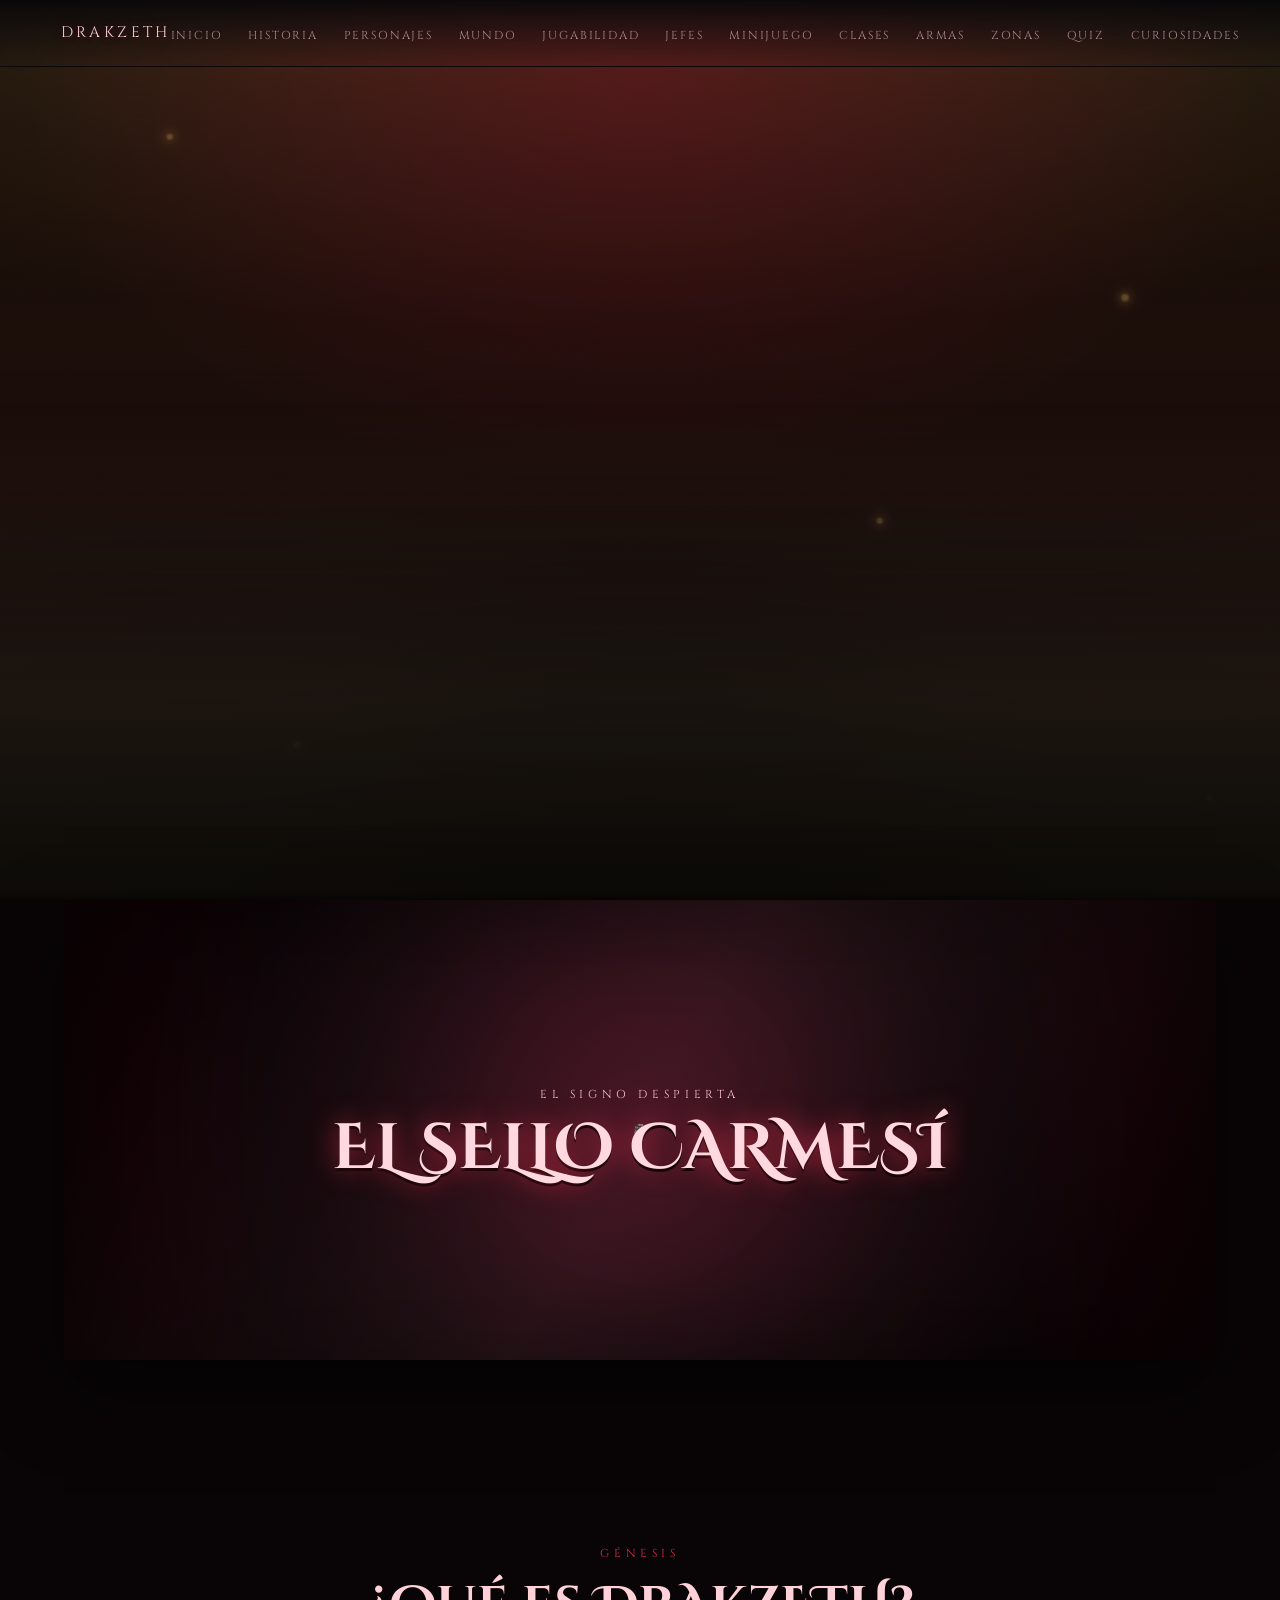
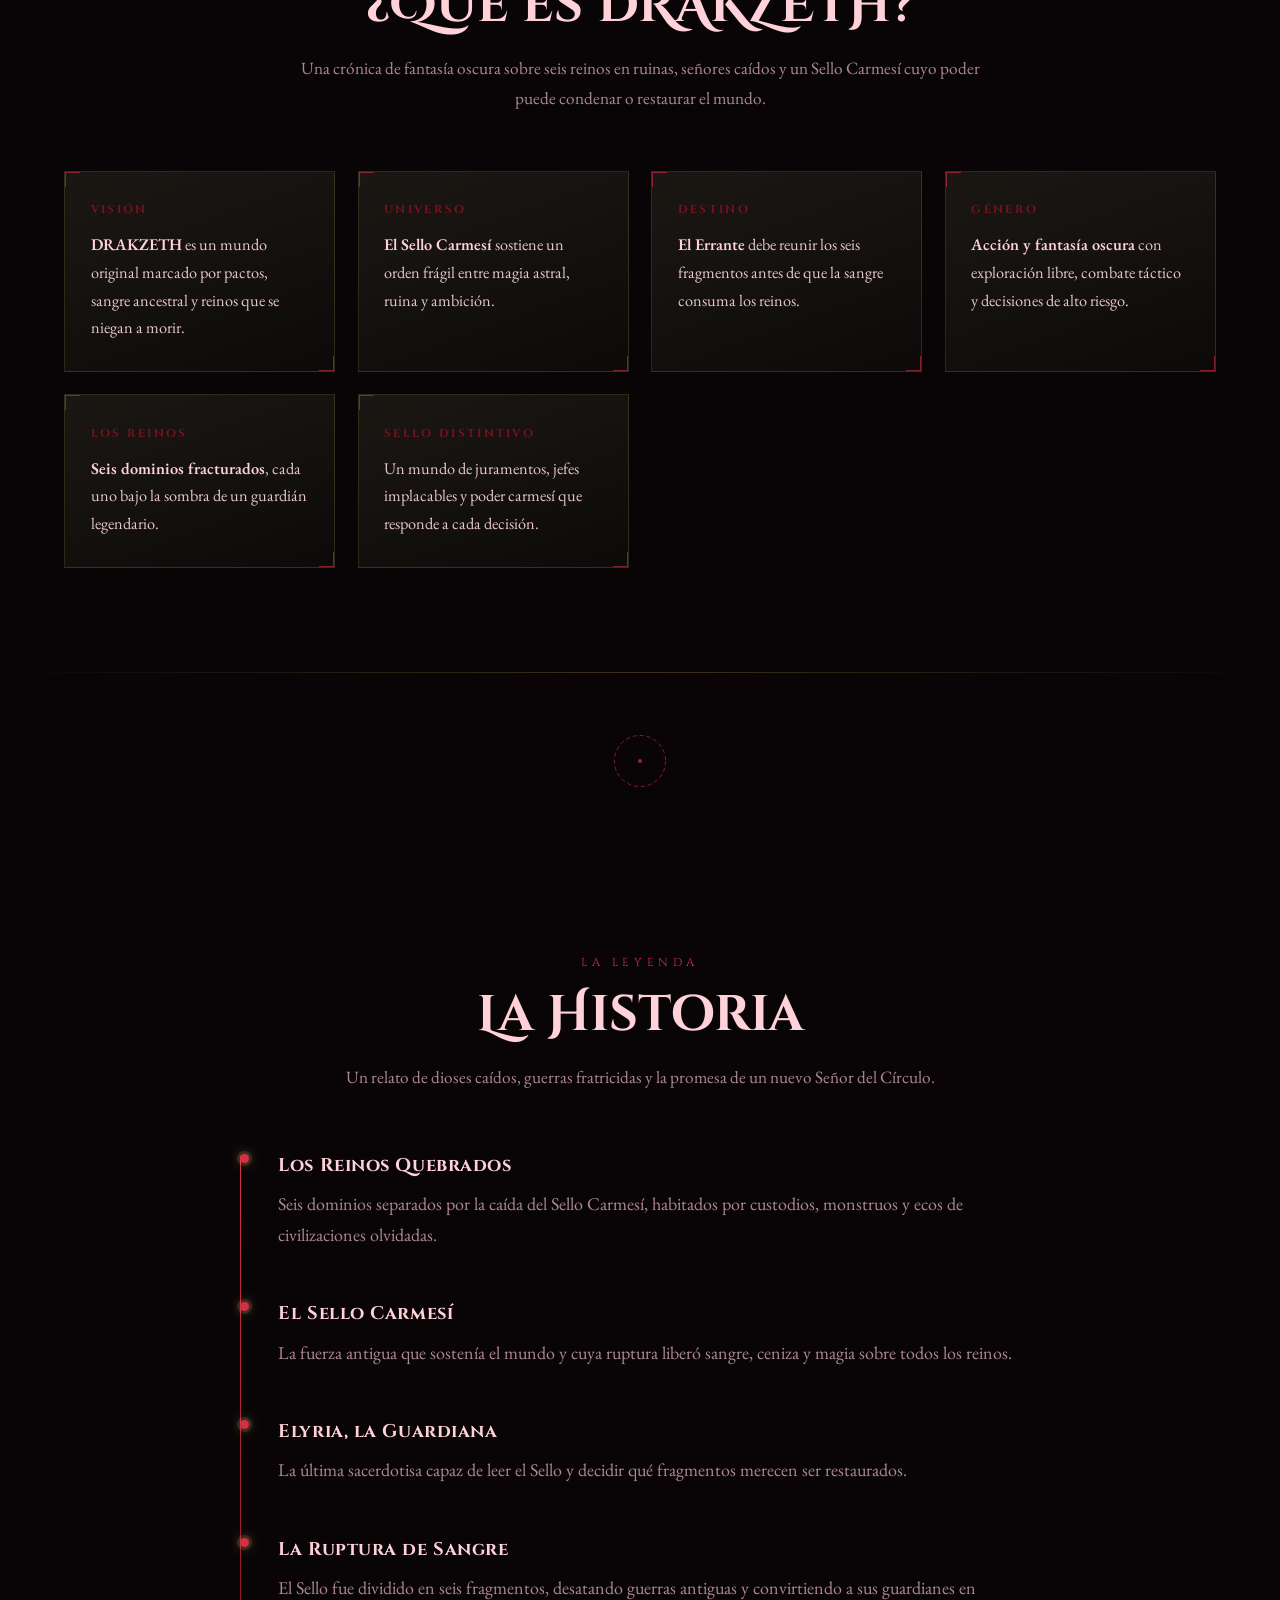
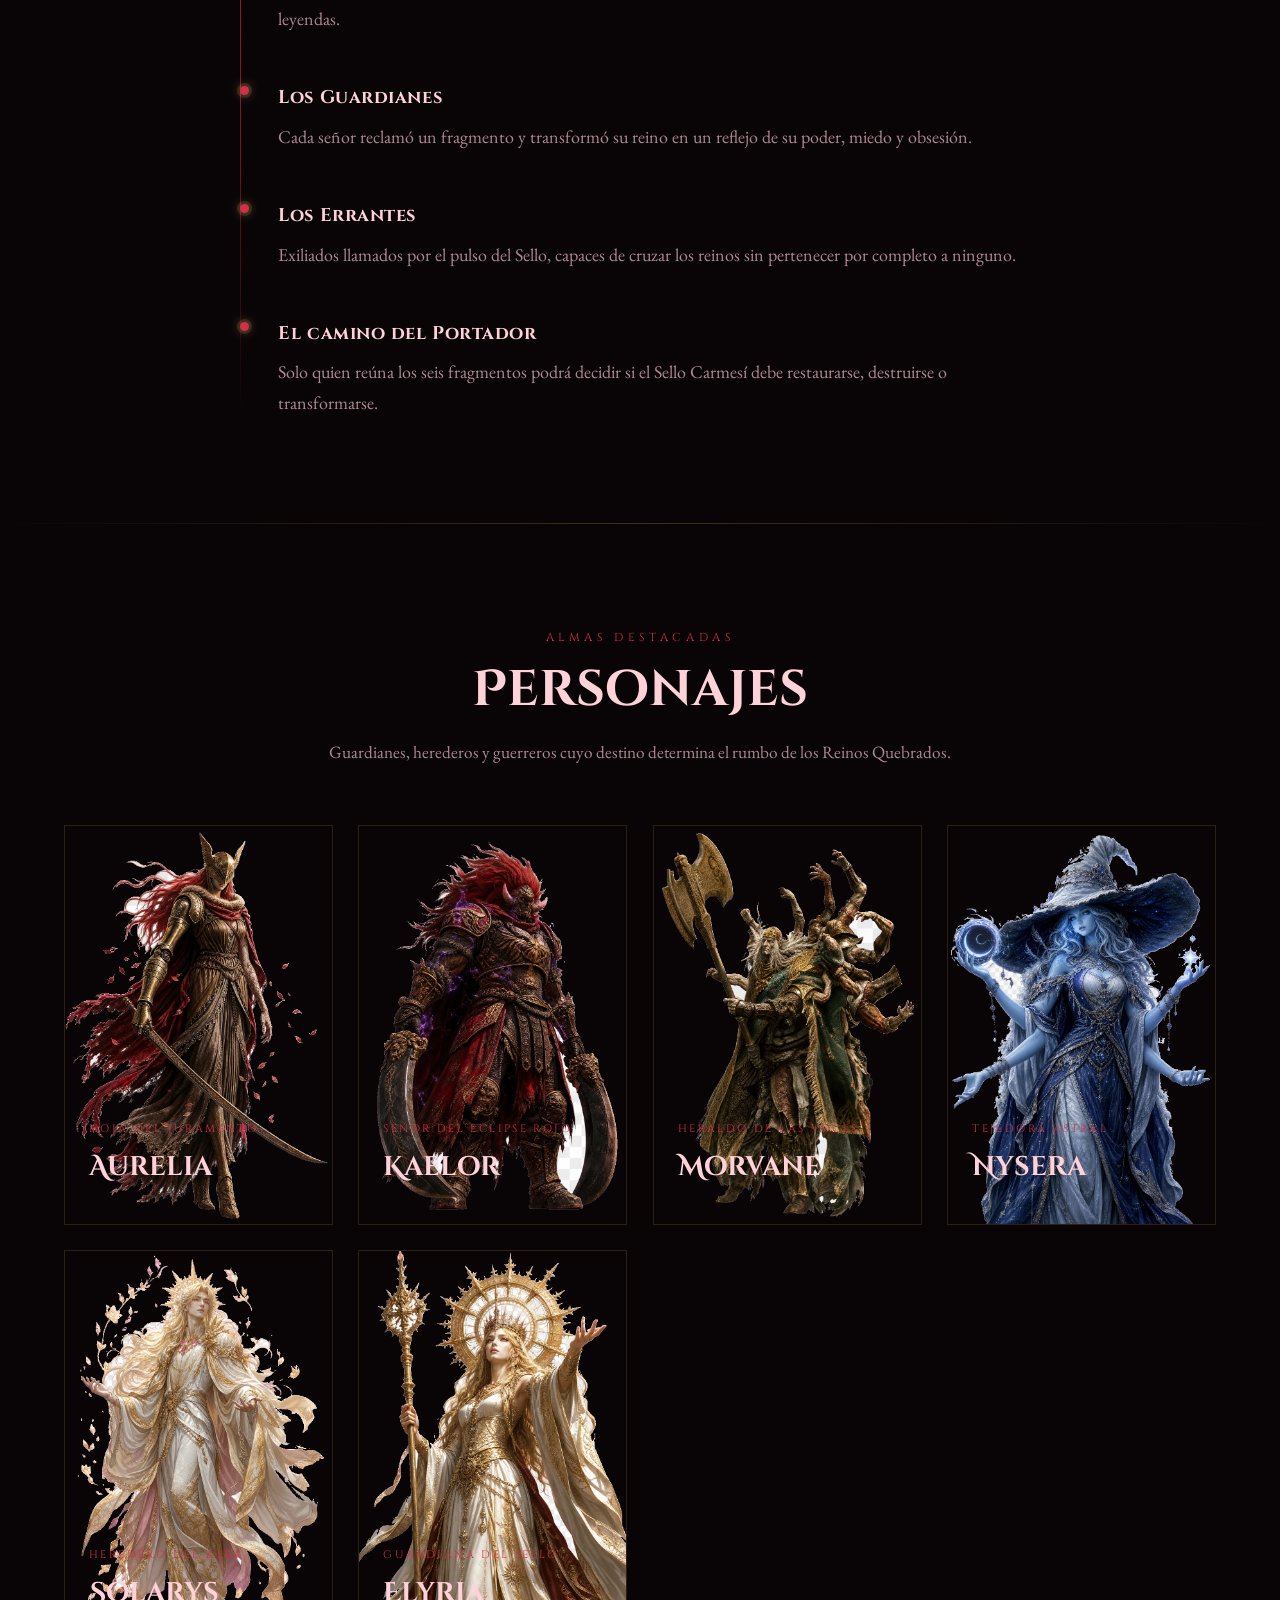
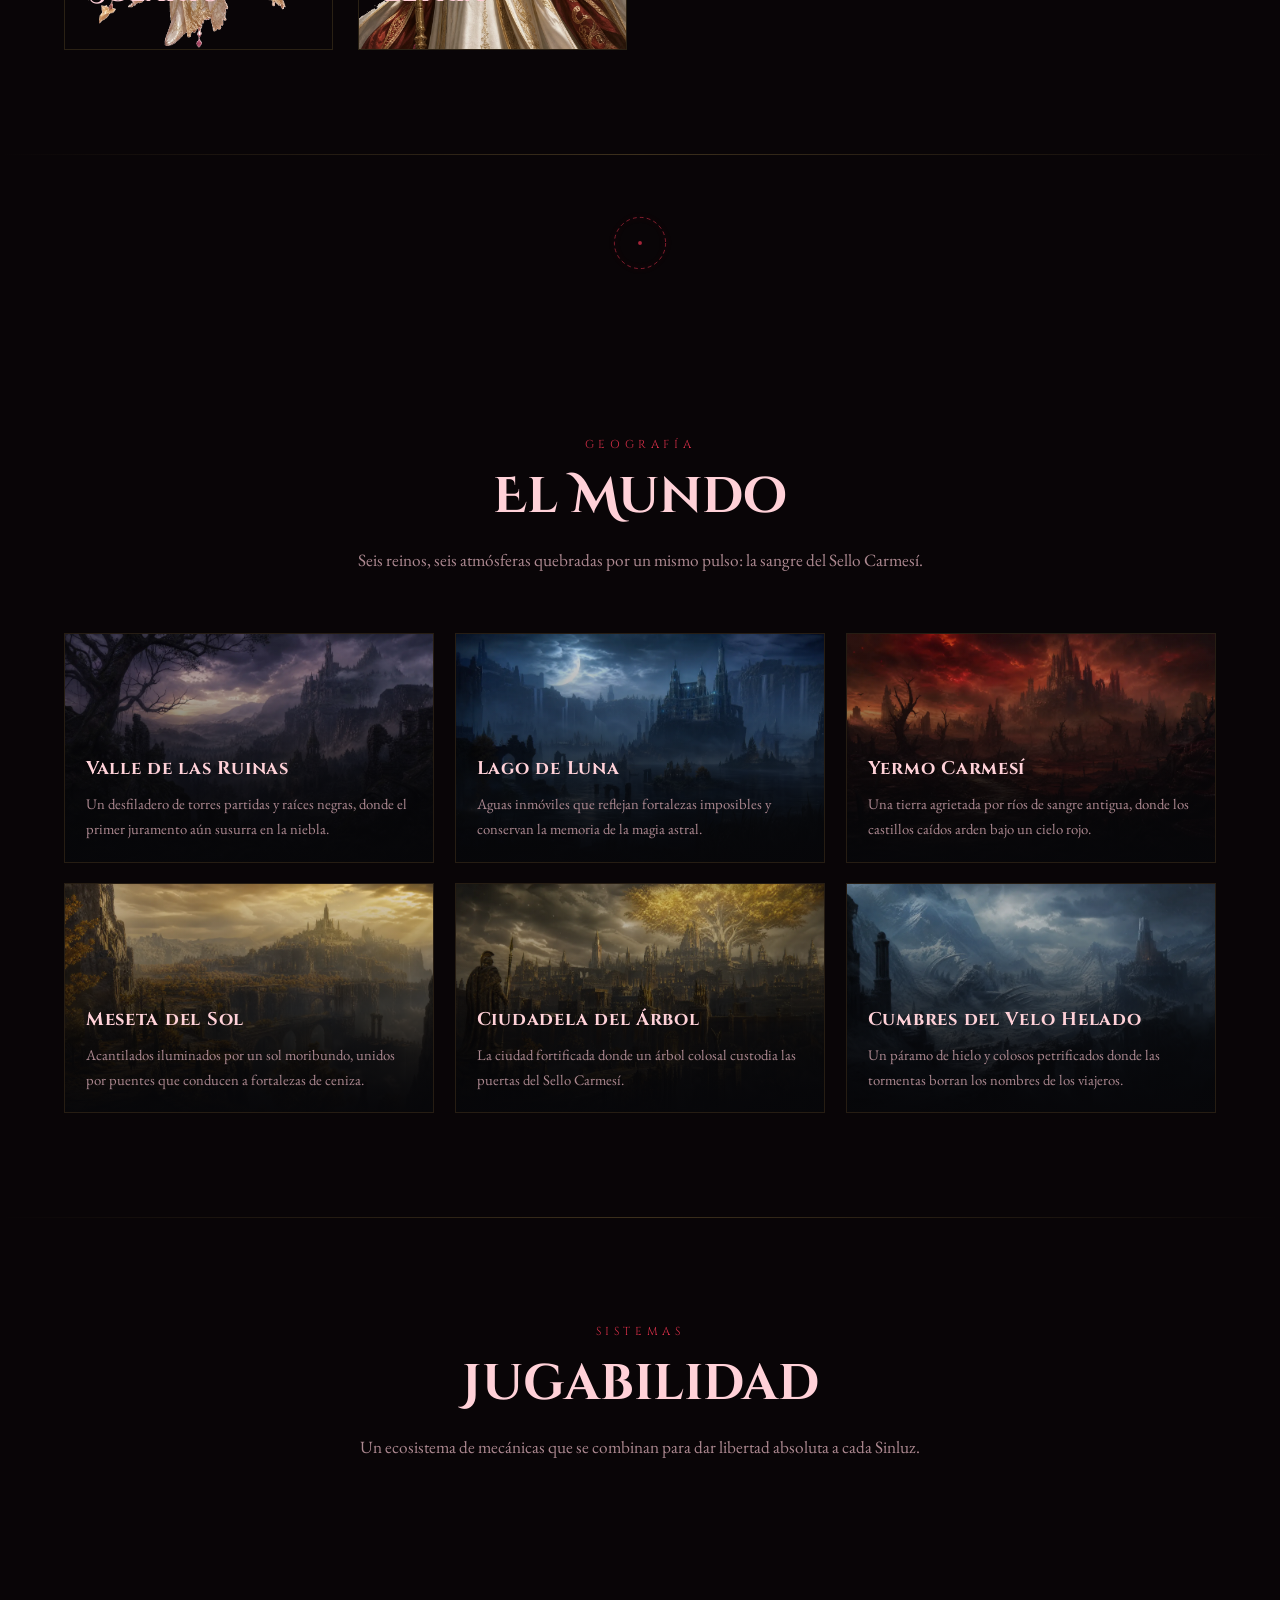
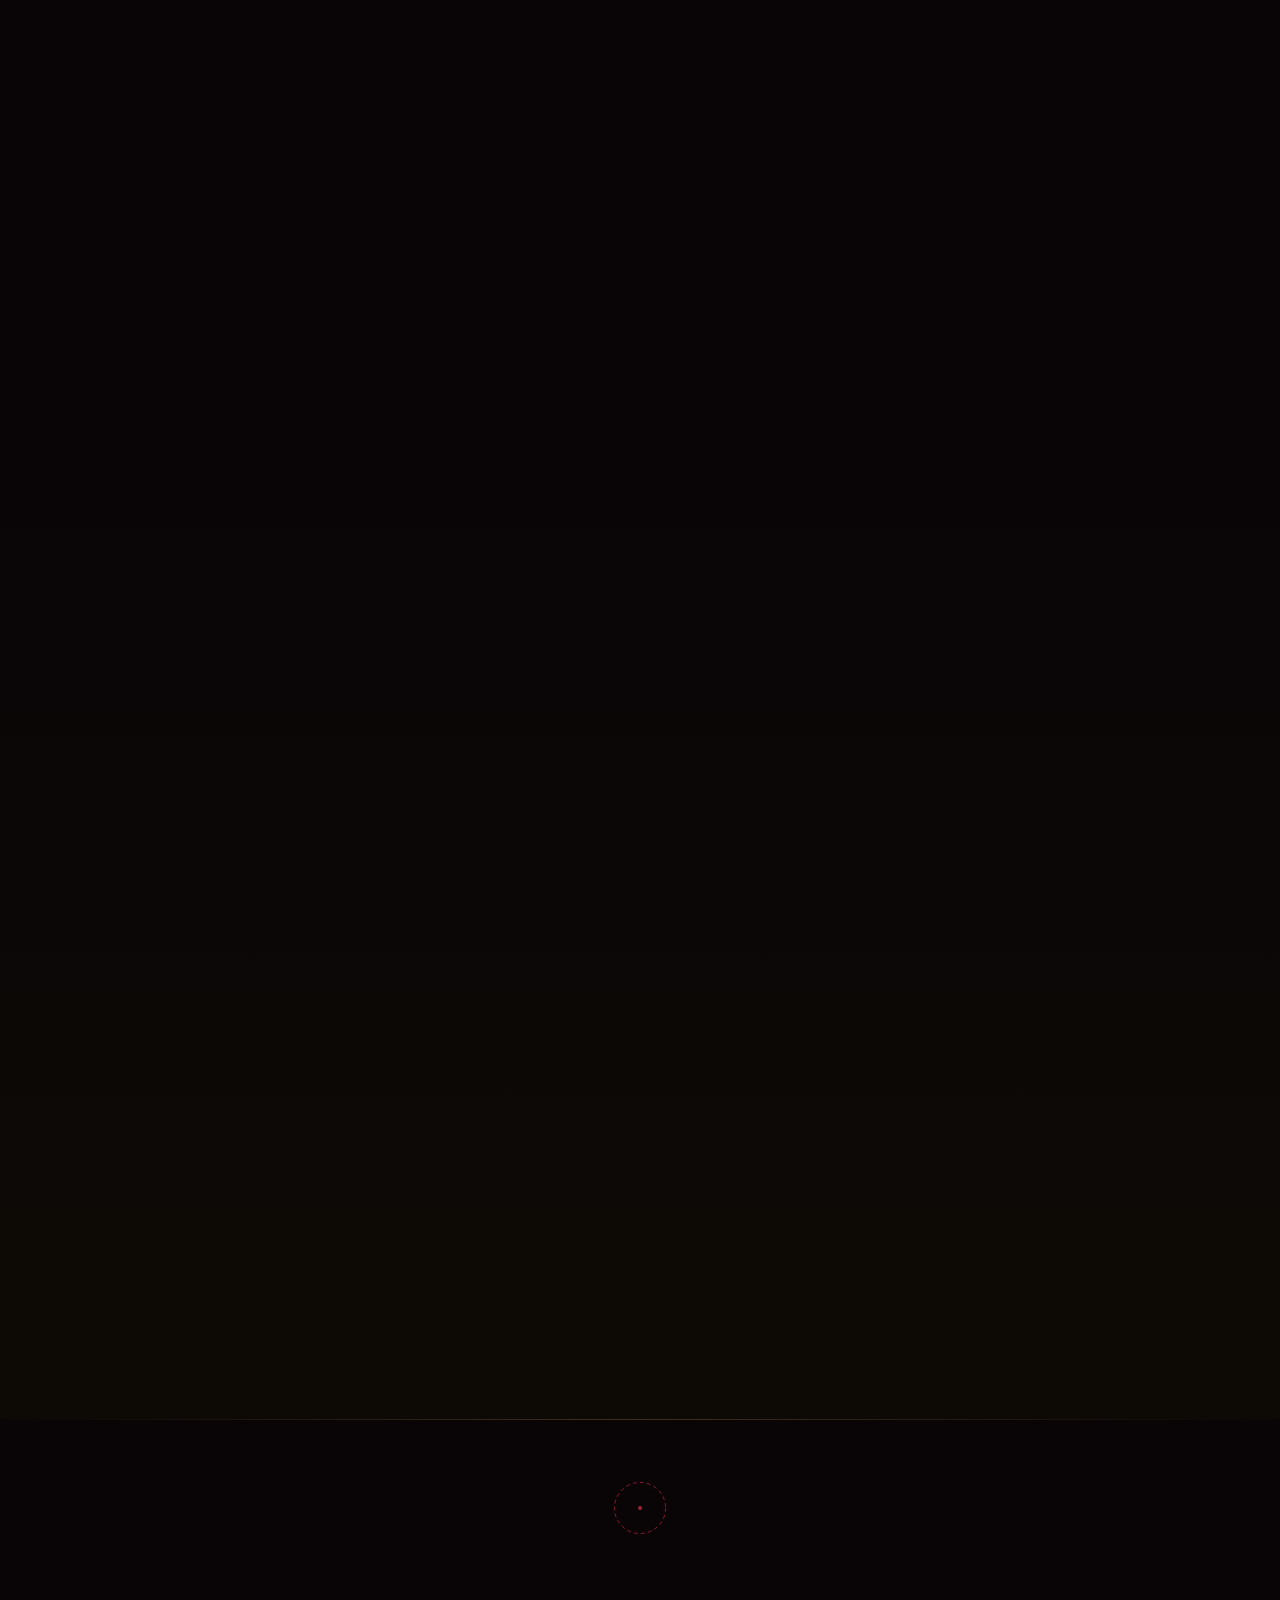
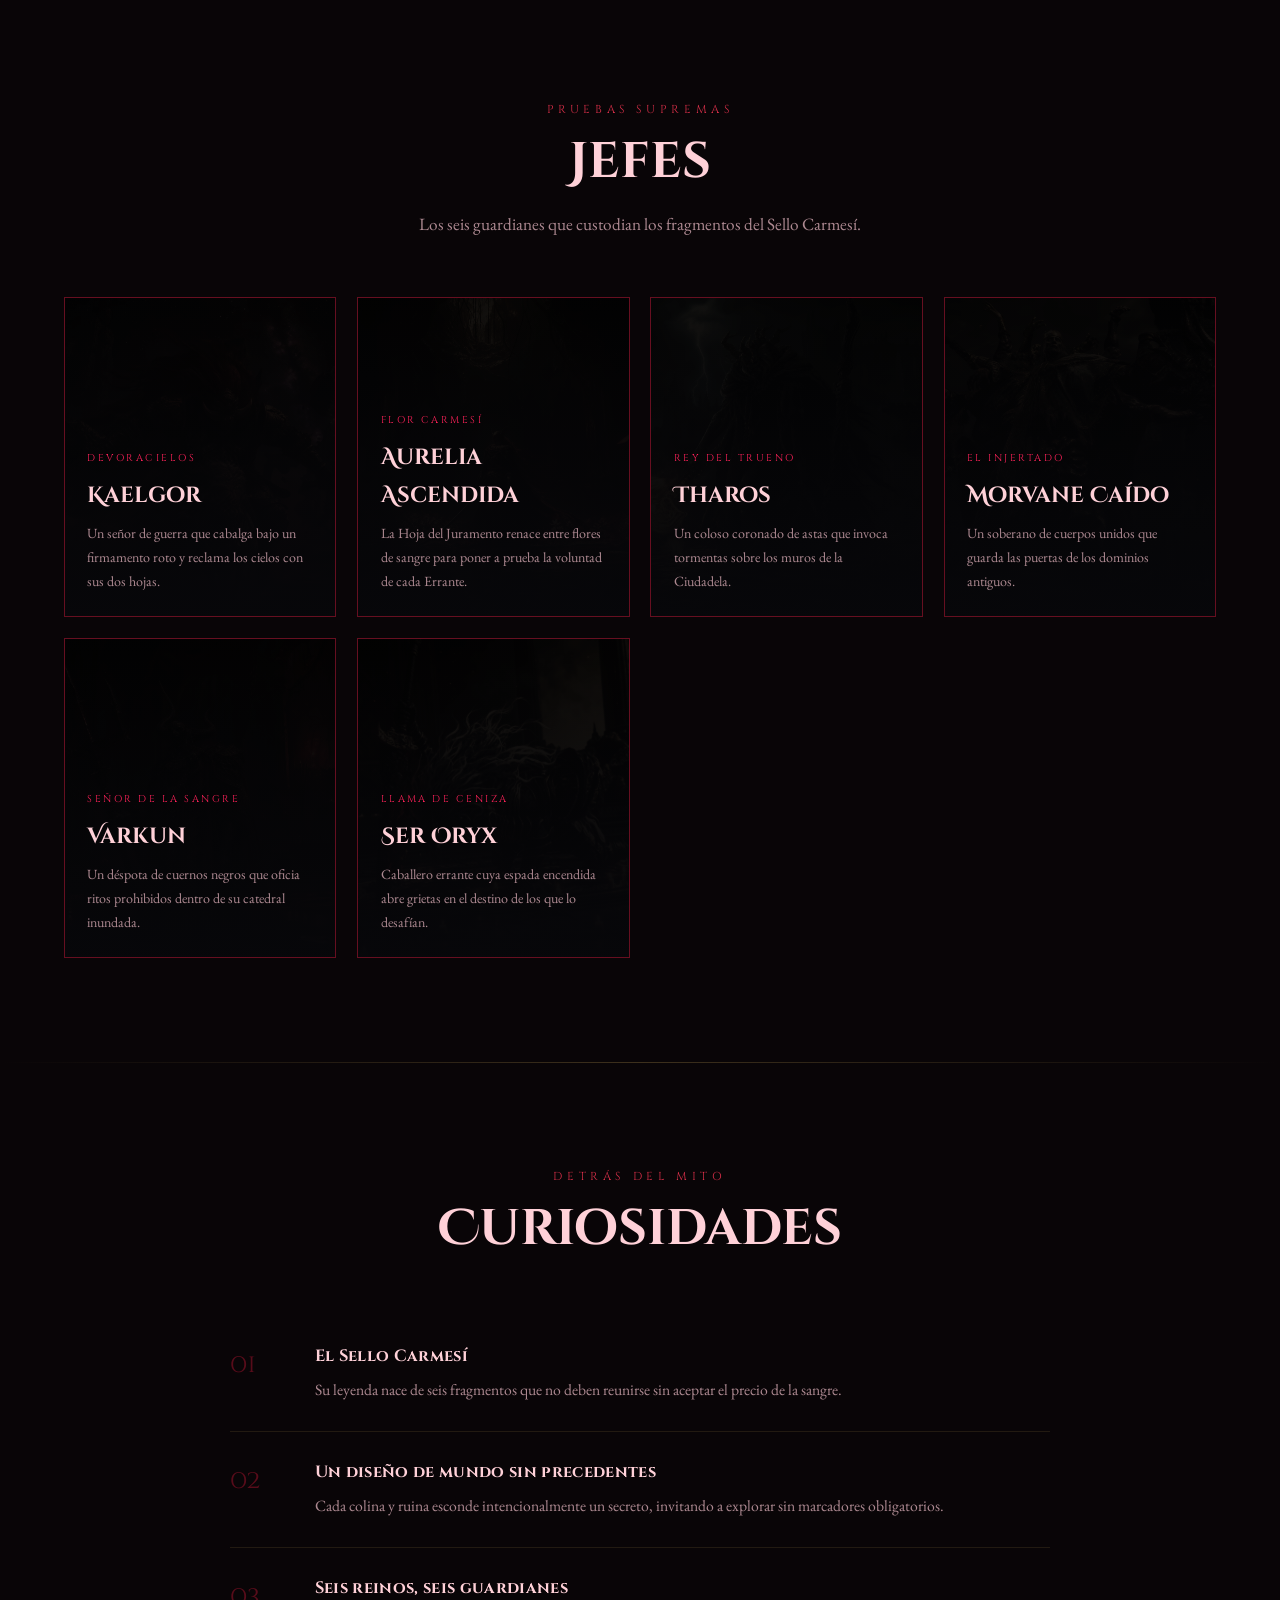
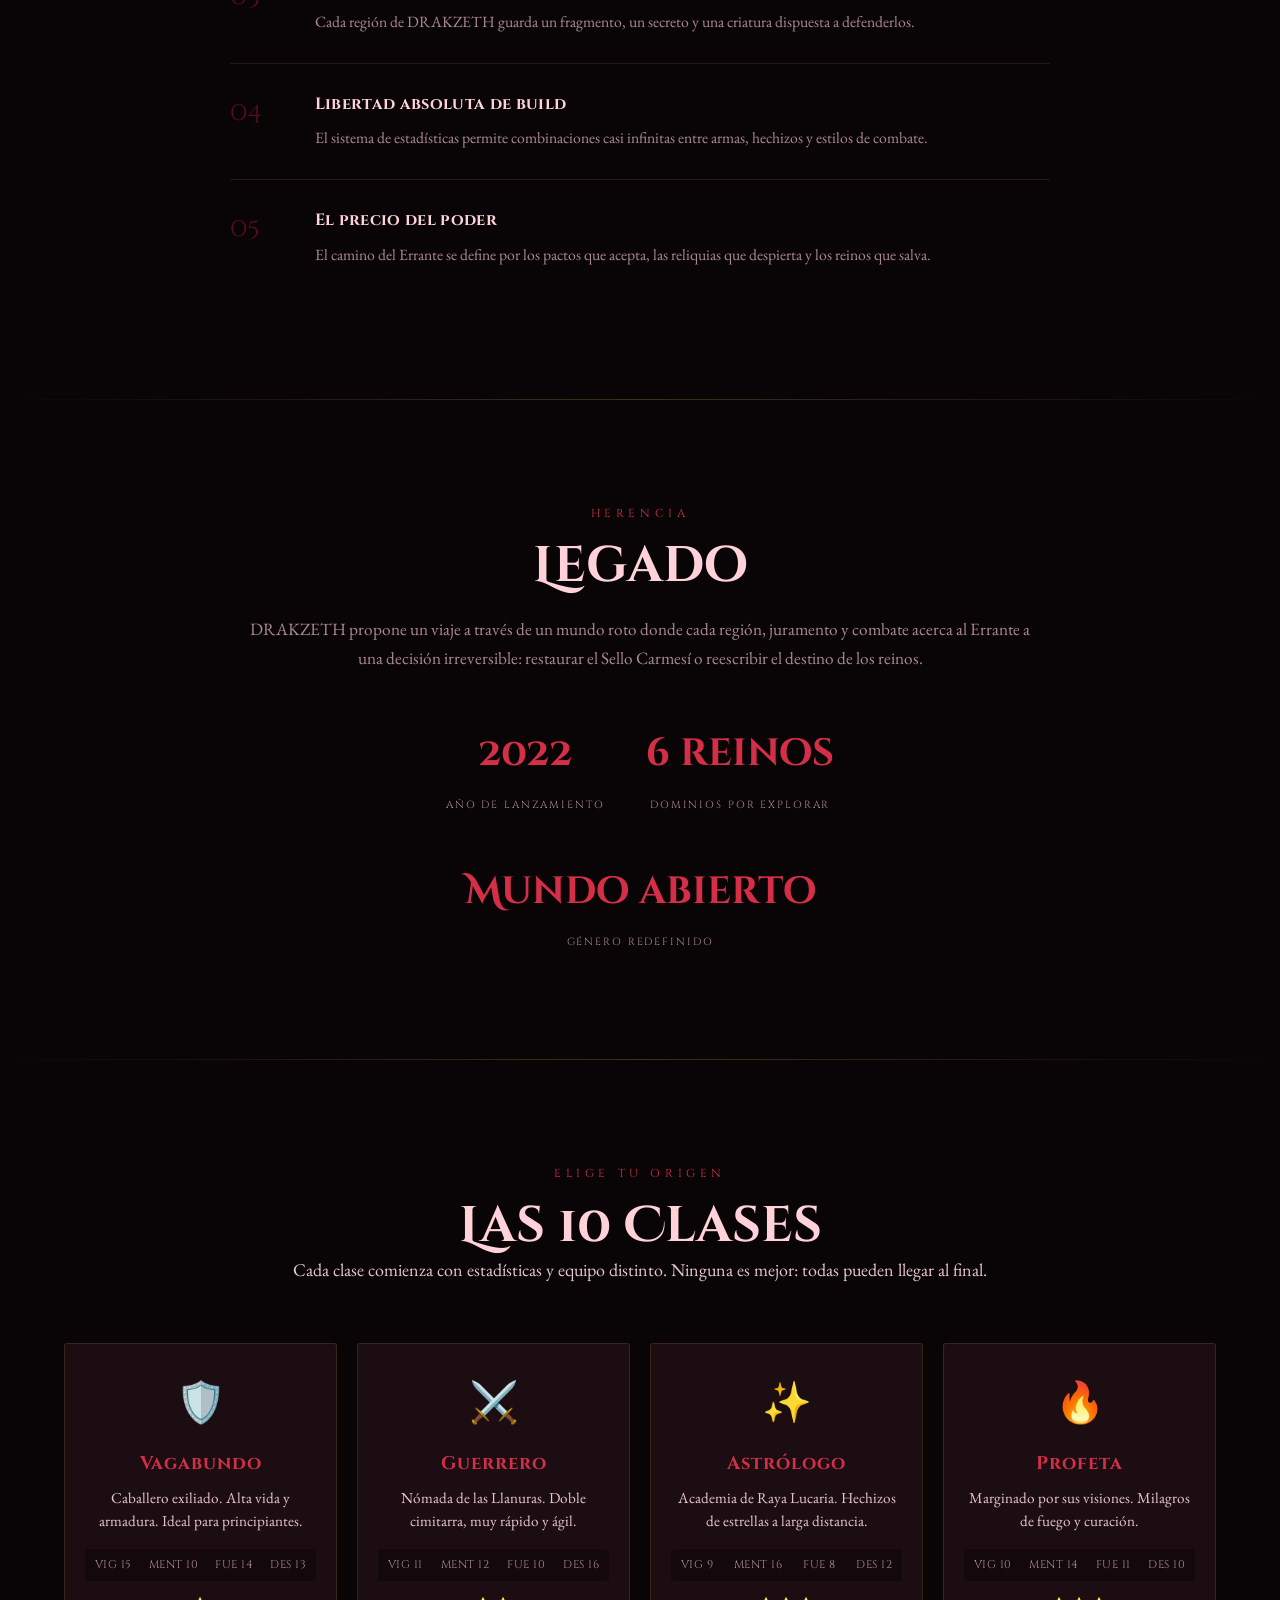
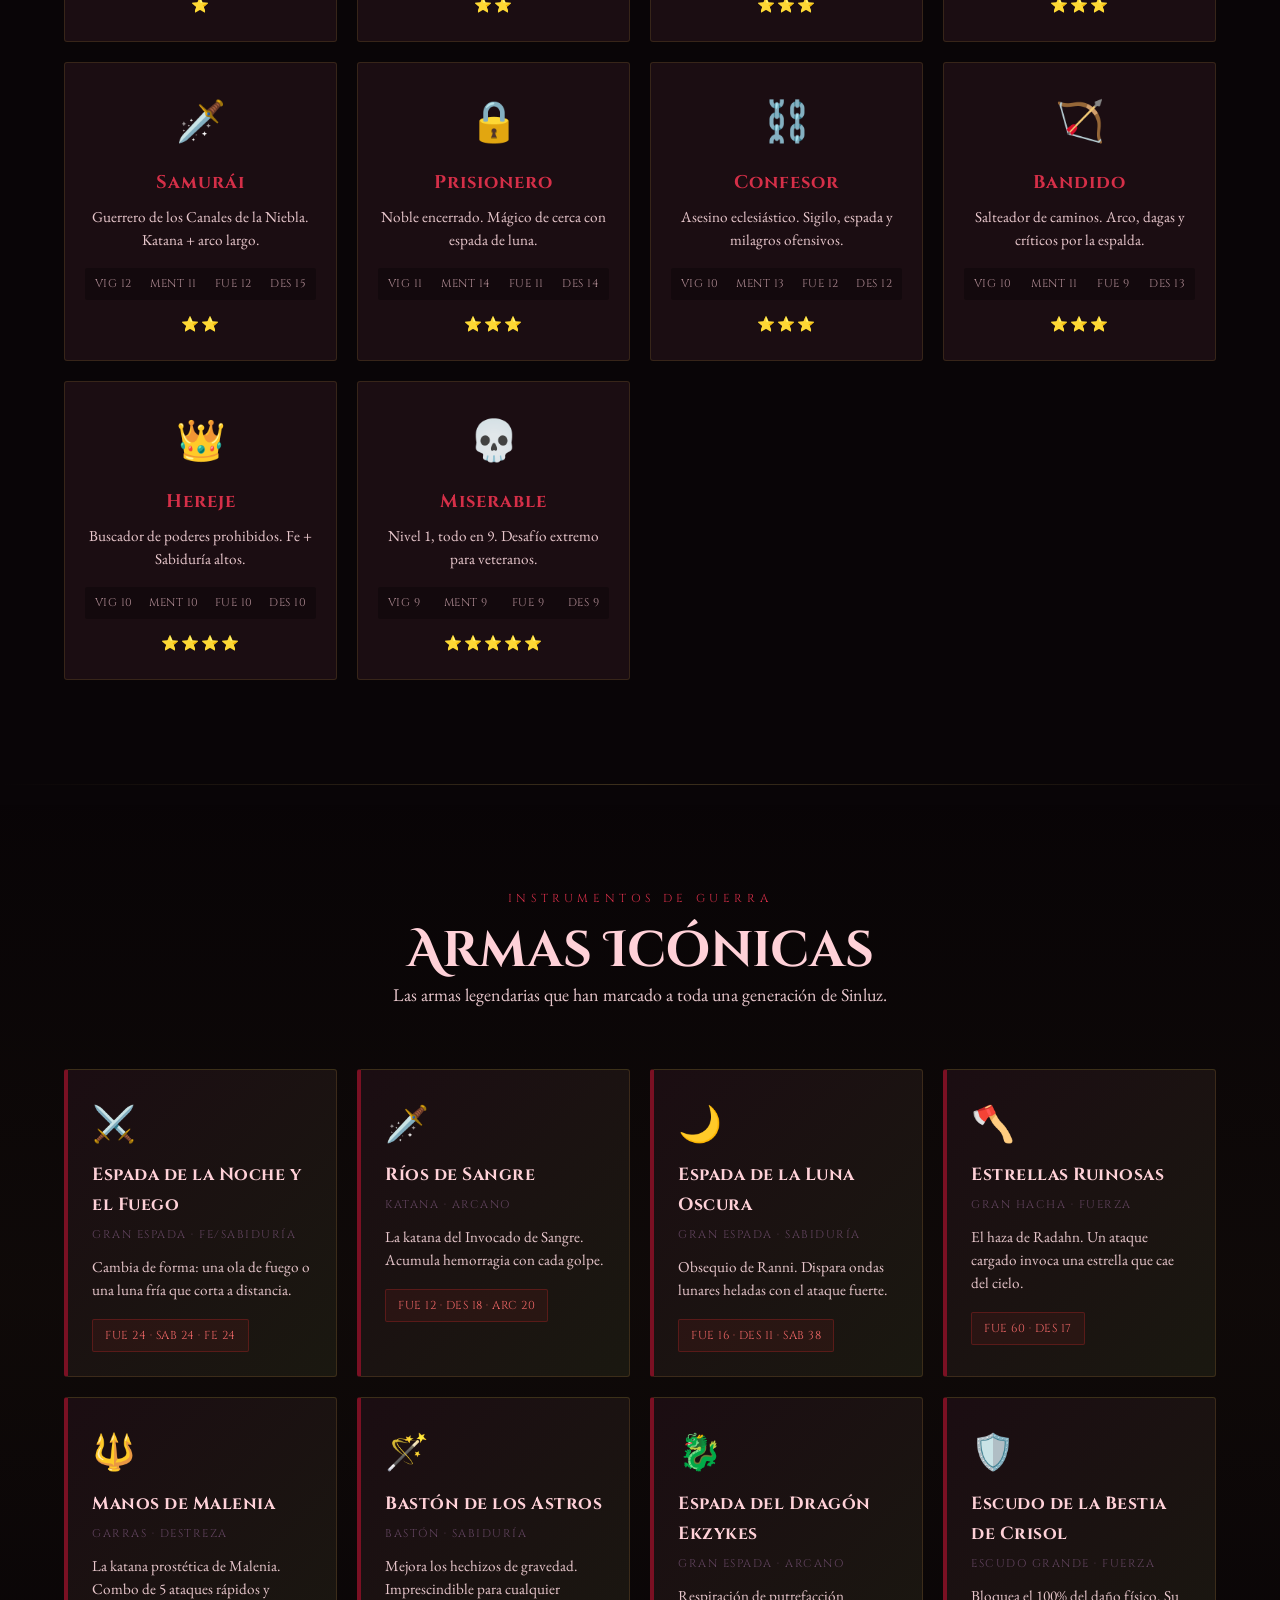
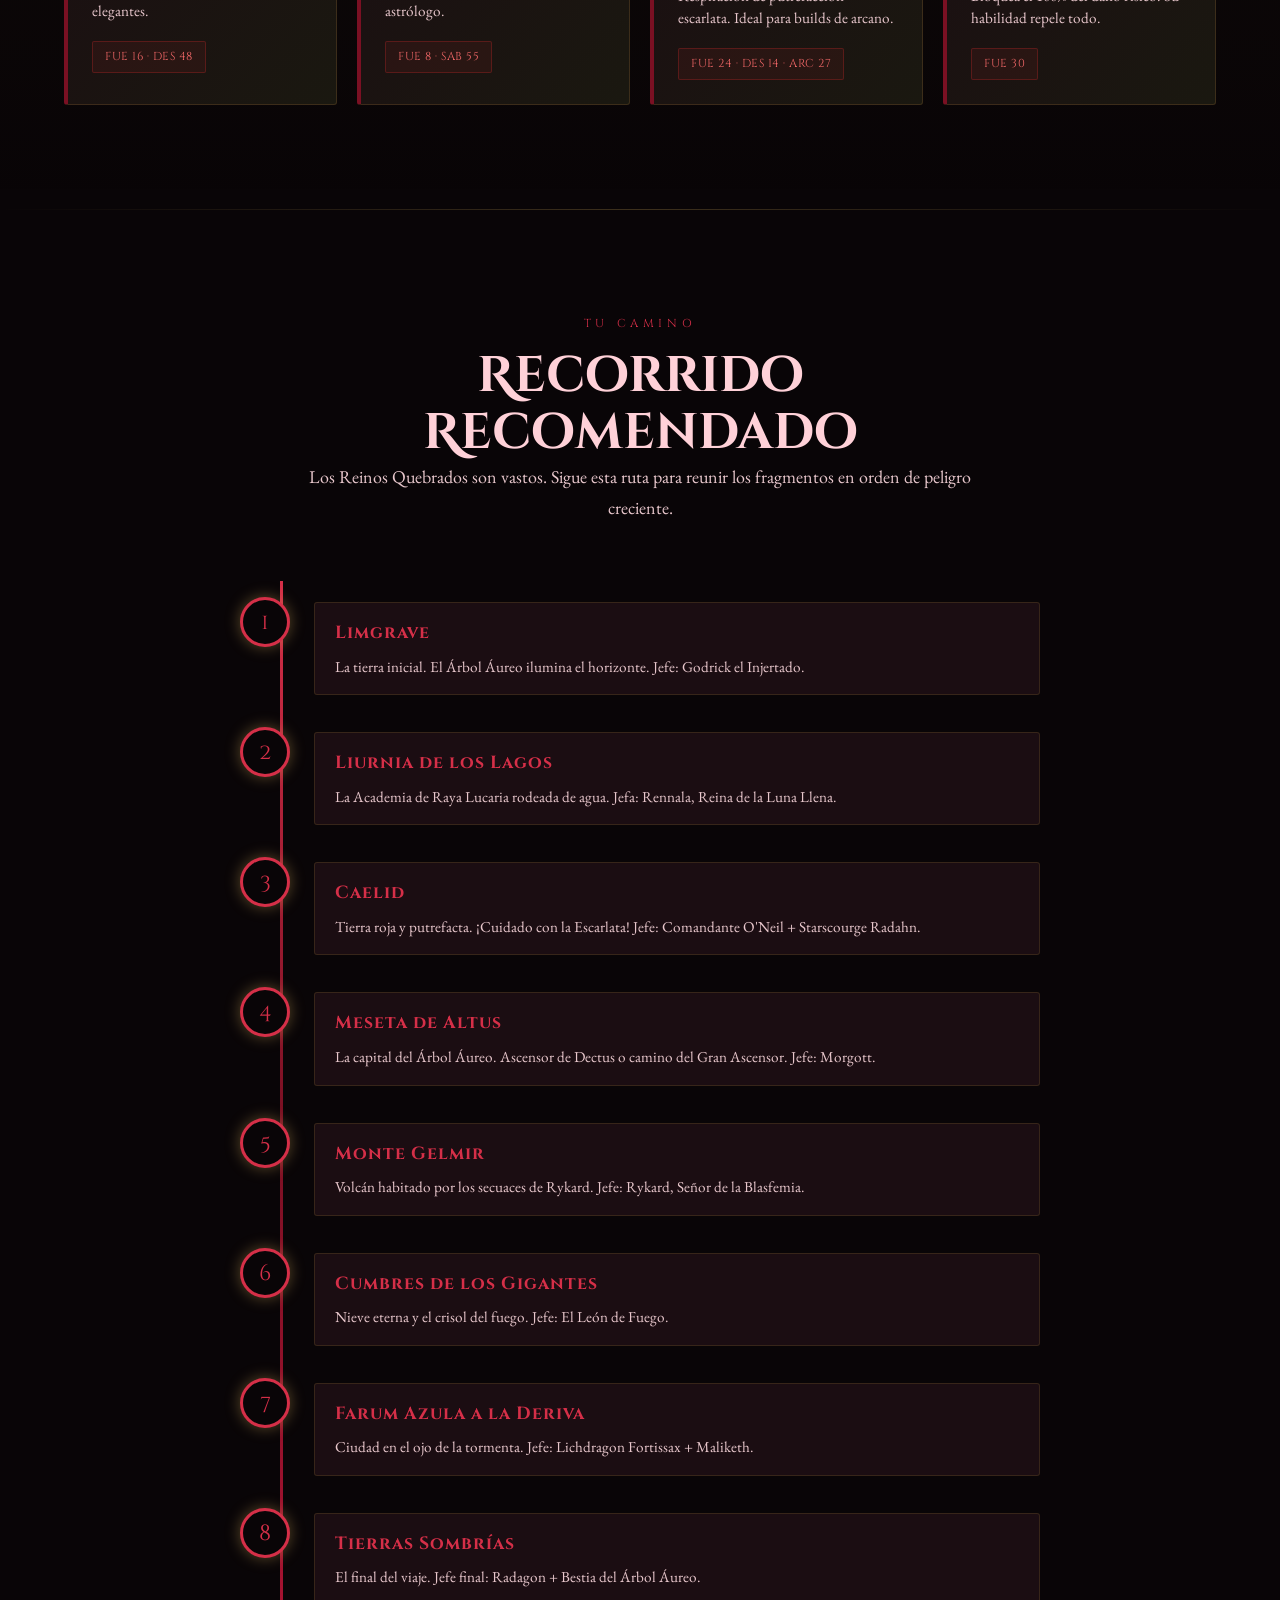
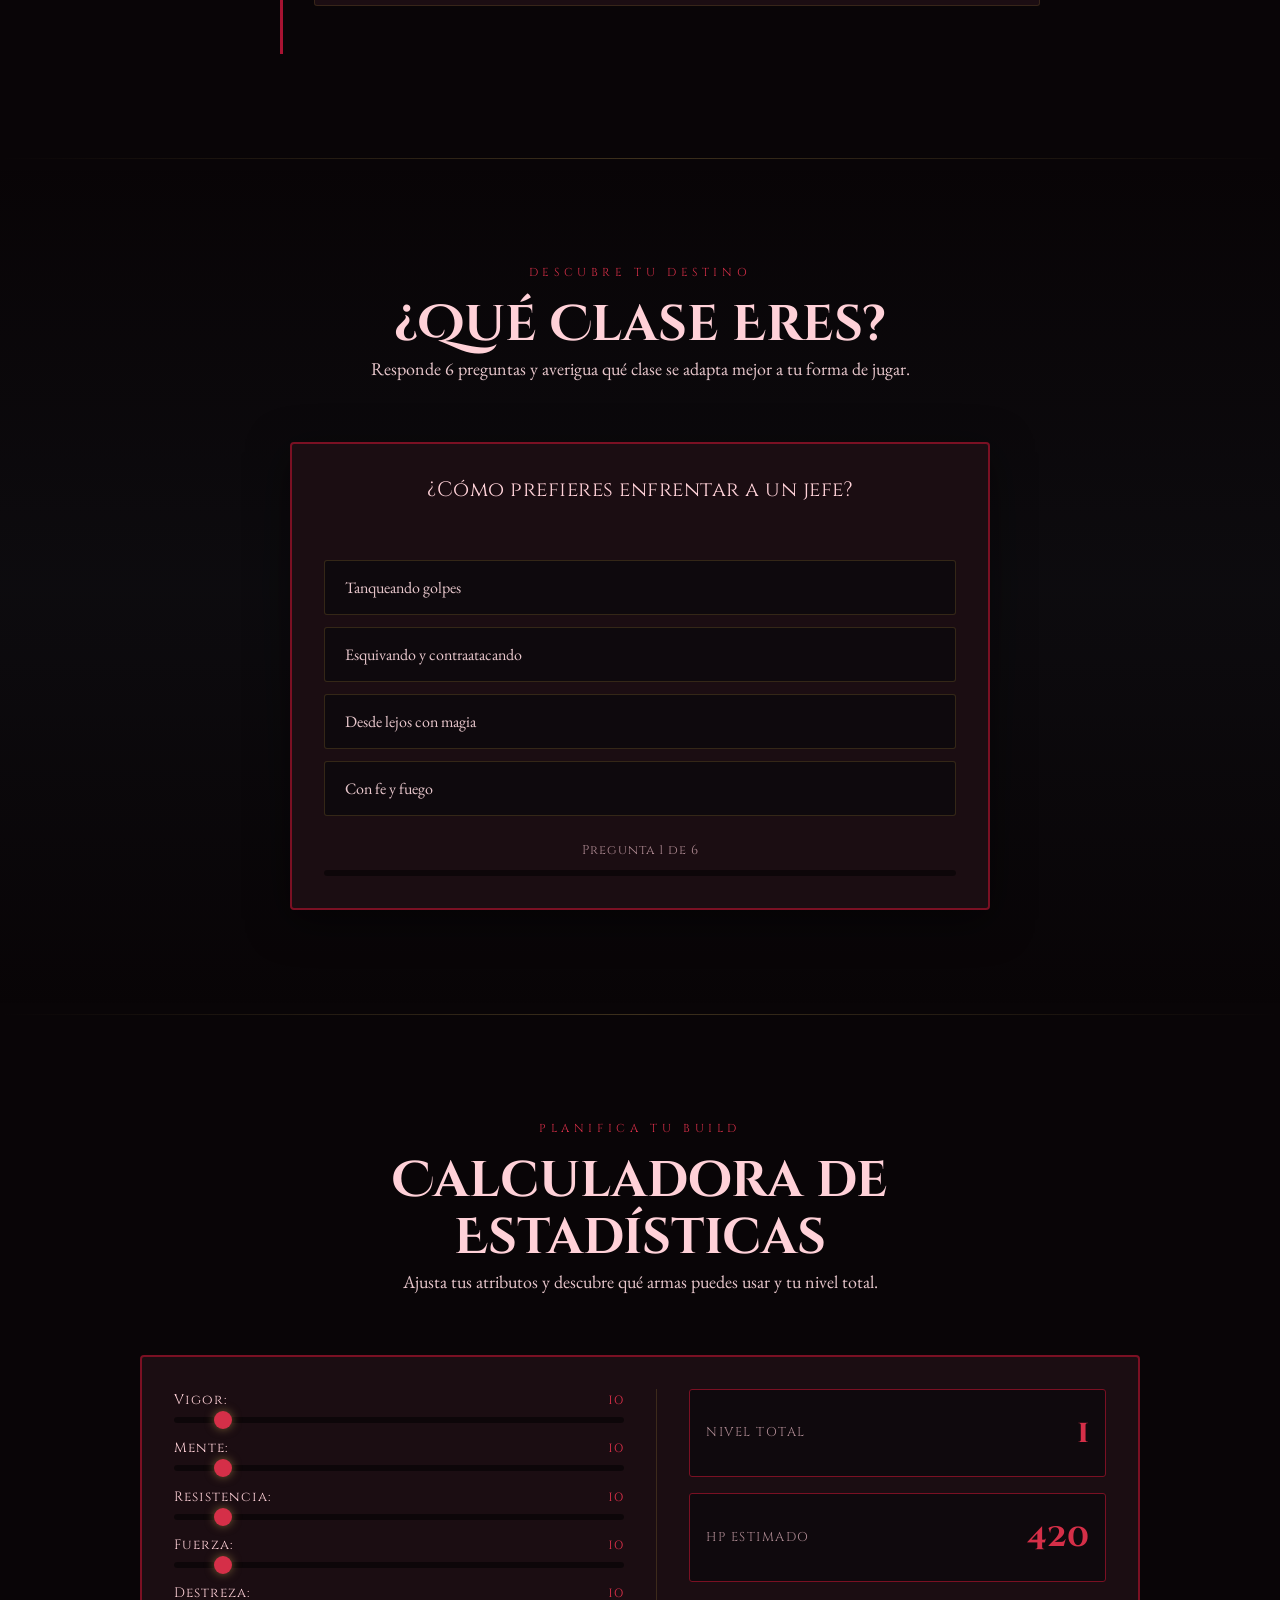
==== commit 54e883ce: "Actualizar entrega final de DRAKZETH y armas HD-2D" ====
--- a/index.html
+++ b/index.html
@@ -3,8 +3,8 @@
 <head>
 <meta charset="UTF-8">
 <meta name="viewport" content="width=device-width, initial-scale=1.0">
-<title>ELDEN RING · Las Tierras Intermedias</title>
-<meta name="description" content="Página informativa y fan-made sobre Elden Ring, de FromSoftware y Bandai Namco.">
+<title>DRAKZETH · Crónicas del Sello Carmesí</title>
+<meta name="description" content="DRAKZETH: un universo de fantasía oscura, reinos quebrados y juramentos de sangre.">
 
 <!-- Tipografías: una display épica para títulos, una serif para lectura y una utilitaria para etiquetas -->
 <link rel="preconnect" href="https://fonts.googleapis.com">
@@ -21,8 +21,8 @@
 <!-- ============ NAVEGACIÓN ============ -->
 <nav class="nav" id="navPrincipal">
   <a href="#inicio" class="nav__marca">
-    <svg viewBox="0 0 40 40" aria-hidden="true"><circle cx="20" cy="20" r="17" fill="none" stroke="currentColor" stroke-width="1.2"/><circle cx="20" cy="20" r="4" fill="currentColor"/></svg>
-    ELDEN RING
+    <svg class="drakzeth-logo-sigil" viewBox="0 0 40 40" aria-hidden="true"><circle cx="20" cy="20" r="17" fill="none" stroke="currentColor" stroke-width="1.4"/><path d="M20 5v30M5 20h30M10 10l20 20M30 10L10 30" fill="none" stroke="currentColor" stroke-width=".7" opacity=".75"/><circle cx="20" cy="20" r="4" fill="currentColor"/></svg>
+    DRAKZETH
   </a>
   <ul class="nav__lista" id="navLista">
     <li><a href="#inicio">Inicio</a></li>
@@ -54,10 +54,10 @@
       <circle class="anillo anillo--interior" cx="50" cy="50" r="30"/>
       <circle cx="50" cy="50" r="3" fill="var(--oro-brillante)"/>
     </svg>
-    <h1 class="hero__titulo">ELDEN RING</h1>
-    <p class="hero__subtitulo">The Lands Between</p>
-    <p class="hero__frase">Adéntrate en las Tierras Intermedias y conviértete en el Señor del Círculo.</p>
-    <a href="#quees" class="boton-dorado">Explorar el Mundo</a>
+    <h1 class="hero__titulo">DRAKZETH</h1>
+    <p class="hero__subtitulo">Crónicas del Sello Carmesí</p>
+    <p class="hero__frase">Adéntrate en los reinos quebrados y reclama el poder que duerme bajo la sangre.</p>
+    <a href="#mundo" class="boton-dorado">Explorar los Reinos</a>
   </div>
 
   <div class="hero__scroll-hint" aria-hidden="true">
@@ -65,21 +65,31 @@
   </div>
 </header>
 
-<!-- ============ QUÉ ES ELDEN RING ============ -->
+<section class="drakzeth-cinematic reveal" aria-label="Cinemática de DRAKZETH">
+  <div class="drakzeth-cinematic__frame">
+    <video autoplay muted loop playsinline preload="metadata" aria-label="Sello astral de DRAKZETH">
+      <source src="assets/drakzeth/media/cargando-draekzeth-transparente.webm" type="video/webm">
+      <source src="assets/drakzeth/media/cargando-draekzeth-fallback.mp4" type="video/mp4">
+    </video>
+    <div class="drakzeth-cinematic__copy"><div><span>El signo despierta</span><h2>EL SELLO CARMESÍ</h2></div></div>
+  </div>
+</section>
+
+<!-- ============ QUÉ ES DRAKZETH ============ -->
 <section class="seccion" id="quees">
   <div class="seccion__cabecera reveal">
     <span class="seccion__etiqueta">Génesis</span>
-    <h2 class="seccion__titulo">¿Qué es Elden Ring?</h2>
-    <p class="seccion__intro">Un RPG de acción y mundo abierto nacido de la colaboración entre el estudio japonés FromSoftware y el escritor de fantasía George R. R. Martin, que construyó la mitología de las Tierras Intermedias antes de que el juego tomara forma.</p>
+    <h2 class="seccion__titulo">¿Qué es DRAKZETH?</h2>
+    <p class="seccion__intro">Una crónica de fantasía oscura sobre seis reinos en ruinas, señores caídos y un Sello Carmesí cuyo poder puede condenar o restaurar el mundo.</p>
   </div>
 
   <div class="datos-grid">
-    <div class="dato-tarjeta reveal"><h3>Desarrollador</h3><p><strong>FromSoftware</strong>, el estudio responsable de la saga Dark Souls, Bloodborne y Sekiro.</p></div>
-    <div class="dato-tarjeta reveal reveal--retraso1"><h3>Editor</h3><p><strong>Bandai Namco Entertainment</strong>, encargado de la publicación y distribución global.</p></div>
-    <div class="dato-tarjeta reveal reveal--retraso2"><h3>Lanzamiento</h3><p><strong>25 de febrero de 2022</strong>, tras varios años de desarrollo y expectación.</p></div>
-    <div class="dato-tarjeta reveal reveal--retraso3"><h3>Género</h3><p><strong>RPG de acción</strong> en mundo abierto, con combate táctico y exploración libre.</p></div>
-    <div class="dato-tarjeta reveal"><h3>Plataformas</h3><p><strong>PC, PlayStation 4/5 y Xbox One/Series X|S.</strong></p></div>
-    <div class="dato-tarjeta reveal reveal--retraso1"><h3>Sello distintivo</h3><p>Mundo abierto no lineal, jefes memorables y una dificultad que exige aprendizaje y perseverancia.</p></div>
+    <div class="dato-tarjeta reveal"><h3>Visión</h3><p><strong>DRAKZETH</strong> es un mundo original marcado por pactos, sangre ancestral y reinos que se niegan a morir.</p></div>
+    <div class="dato-tarjeta reveal reveal--retraso1"><h3>Universo</h3><p><strong>El Sello Carmesí</strong> sostiene un orden frágil entre magia astral, ruina y ambición.</p></div>
+    <div class="dato-tarjeta reveal reveal--retraso2"><h3>Destino</h3><p><strong>El Errante</strong> debe reunir los seis fragmentos antes de que la sangre consuma los reinos.</p></div>
+    <div class="dato-tarjeta reveal reveal--retraso3"><h3>Género</h3><p><strong>Acción y fantasía oscura</strong> con exploración libre, combate táctico y decisiones de alto riesgo.</p></div>
+    <div class="dato-tarjeta reveal"><h3>Los reinos</h3><p><strong>Seis dominios fracturados</strong>, cada uno bajo la sombra de un guardián legendario.</p></div>
+    <div class="dato-tarjeta reveal reveal--retraso1"><h3>Sello distintivo</h3><p>Un mundo de juramentos, jefes implacables y poder carmesí que responde a cada decisión.</p></div>
   </div>
 </section>
 
@@ -98,32 +108,32 @@
 
   <div class="linea-tiempo">
     <div class="evento reveal">
-      <h3>Las Tierras Intermedias</h3>
-      <p>Un reino vasto y fragmentado gobernado bajo la luz dorada del Círculo de Elden, hogar de semidioses, bestias y ruinas de civilizaciones olvidadas.</p>
+      <h3>Los Reinos Quebrados</h3>
+      <p>Seis dominios separados por la caída del Sello Carmesí, habitados por custodios, monstruos y ecos de civilizaciones olvidadas.</p>
     </div>
     <div class="evento reveal reveal--retraso1">
-      <h3>El Círculo de Elden</h3>
-      <p>La fuerza que ordenaba el mundo, custodiada por la Reina Márika la Eterna y su consorte, el Rey Ceniza Godfrey.</p>
+      <h3>El Sello Carmesí</h3>
+      <p>La fuerza antigua que sostenía el mundo y cuya ruptura liberó sangre, ceniza y magia sobre todos los reinos.</p>
     </div>
     <div class="evento reveal reveal--retraso2">
-      <h3>Márika la Eterna</h3>
-      <p>Semidiosa suprema que forjó las leyes que regían las Tierras Intermedias durante incontables eras.</p>
+      <h3>Elyria, la Guardiana</h3>
+      <p>La última sacerdotisa capaz de leer el Sello y decidir qué fragmentos merecen ser restaurados.</p>
     </div>
     <div class="evento reveal reveal--retraso3">
-      <h3>La Ruptura del Círculo</h3>
-      <p>Márika destruyó su propio Círculo, desatando la Guerra Fragmentaria y sembrando el caos entre sus hijos semidioses.</p>
+      <h3>La Ruptura de Sangre</h3>
+      <p>El Sello fue dividido en seis fragmentos, desatando guerras antiguas y convirtiendo a sus guardianes en leyendas.</p>
     </div>
     <div class="evento reveal">
-      <h3>Los Semidioses</h3>
-      <p>Herederos de Márika, cada uno reclamó un Gran Fragmento de Vida y se corrompió a su manera, sumiendo sus tierras en la ruina.</p>
+      <h3>Los Guardianes</h3>
+      <p>Cada señor reclamó un fragmento y transformó su reino en un reflejo de su poder, miedo y obsesión.</p>
     </div>
     <div class="evento reveal reveal--retraso1">
-      <h3>Los Sinluz</h3>
-      <p>Tarnished exiliados de las Tierras Intermedias, privados de la gracia, que ahora regresan llamados por la ruptura del Círculo.</p>
+      <h3>Los Errantes</h3>
+      <p>Exiliados llamados por el pulso del Sello, capaces de cruzar los reinos sin pertenecer por completo a ninguno.</p>
     </div>
     <div class="evento reveal reveal--retraso2">
-      <h3>El camino a Señor del Círculo</h3>
-      <p>Solo quien recupere los Grandes Fragmentos y restaure el Círculo de Elden podrá reclamar el trono de las Tierras Intermedias.</p>
+      <h3>El camino del Portador</h3>
+      <p>Solo quien reúna los seis fragmentos podrá decidir si el Sello Carmesí debe restaurarse, destruirse o transformarse.</p>
     </div>
   </div>
 </section>
@@ -135,61 +145,61 @@
   <div class="seccion__cabecera reveal">
     <span class="seccion__etiqueta">Almas destacadas</span>
     <h2 class="seccion__titulo">Personajes</h2>
-    <p class="seccion__intro">Semidioses, brujas y guerreros cuyo destino determina el rumbo de las Tierras Intermedias.</p>
+    <p class="seccion__intro">Guardianes, herederos y guerreros cuyo destino determina el rumbo de los Reinos Quebrados.</p>
   </div>
 
   <div class="personajes-grid">
     <article class="personaje reveal" tabindex="0">
-      <div class="personaje__retrato" style="--paleta:radial-gradient(circle at 30% 20%, #6e1f3a, #1c0a12 75%)"></div>
+      <div class="personaje__retrato" style="--paleta:radial-gradient(circle at 30% 20%, #79152a, #1c070d 75%);background-image:url('assets/drakzeth/characters/aurelia.png');background-size:cover;background-position:center top"></div>
       <div class="personaje__cuerpo">
-        <span class="personaje__titulo">La Espada de Miquella</span>
-        <h3 class="personaje__nombre">Malenia</h3>
-        <p class="personaje__desc">Guerrera invicta consumida por el escarlata podrido, hermana de Miquella y una de las semidiosas más temidas del reino.</p>
+        <span class="personaje__titulo">Hoja del Juramento</span>
+        <h3 class="personaje__nombre">Aurelia</h3>
+        <p class="personaje__desc">Guerrera alada de la corte carmesí, portadora de una espada que recuerda cada juramento roto.</p>
       </div>
     </article>
 
     <article class="personaje reveal reveal--retraso1" tabindex="0">
-      <div class="personaje__retrato" style="--paleta:radial-gradient(circle at 70% 25%, #7a4a12, #150e08 75%)"></div>
+      <div class="personaje__retrato" style="--paleta:radial-gradient(circle at 70% 25%, #75142c, #15070b 75%);background-image:url('assets/drakzeth/characters/kaelor.png');background-size:cover;background-position:center top"></div>
       <div class="personaje__cuerpo">
-        <span class="personaje__titulo">El Azote de las Estrellas</span>
-        <h3 class="personaje__nombre">Radahn</h3>
-        <p class="personaje__desc">General invencible que detuvo el curso de las estrellas con su fuerza bruta, ahora atrapado en una lucha eterna contra la locura.</p>
+        <span class="personaje__titulo">Señor del Eclipse Rojo</span>
+        <h3 class="personaje__nombre">Kaelor</h3>
+        <p class="personaje__desc">General de fuerza desmedida, condenado a sostener dos hojas gemelas bajo un cielo sin aurora.</p>
       </div>
     </article>
 
     <article class="personaje reveal reveal--retraso2" tabindex="0">
-      <div class="personaje__retrato" style="--paleta:radial-gradient(circle at 40% 30%, #5c4a1a, #120f08 75%)"></div>
+      <div class="personaje__retrato" style="--paleta:radial-gradient(circle at 40% 30%, #3e1b29, #10070b 75%);background-image:url('assets/drakzeth/characters/morvane.png');background-size:cover;background-position:center top"></div>
       <div class="personaje__cuerpo">
-        <span class="personaje__titulo">El Injertado</span>
-        <h3 class="personaje__nombre">Godrick</h3>
-        <p class="personaje__desc">Señor de Piedra Limosa, obsesionado con injertar carne ajena a su propio cuerpo para recuperar la grandeza de su linaje.</p>
+        <span class="personaje__titulo">Heraldo de las Voces</span>
+        <h3 class="personaje__nombre">Morvane</h3>
+        <p class="personaje__desc">Un señor unido a las almas de su linaje, cuyas muchas manos invocan promesas que nadie debió escuchar.</p>
       </div>
     </article>
 
     <article class="personaje reveal" tabindex="0">
-      <div class="personaje__retrato" style="--paleta:radial-gradient(circle at 60% 20%, #3d5a6c, #0a1013 75%)"></div>
+      <div class="personaje__retrato" style="--paleta:radial-gradient(circle at 60% 20%, #263565, #090812 75%);background-image:url('assets/drakzeth/characters/nysera.png');background-size:cover;background-position:center top"></div>
       <div class="personaje__cuerpo">
-        <span class="personaje__titulo">La Bruja</span>
-        <h3 class="personaje__nombre">Ranni</h3>
-        <p class="personaje__desc">Semidiosa que renunció a su propio destino y a su cuerpo mortal para trazar un camino distinto lejos del Círculo de Elden.</p>
+        <span class="personaje__titulo">Tejedora Astral</span>
+        <h3 class="personaje__nombre">Nysera</h3>
+        <p class="personaje__desc">Guardiana de los orbes nocturnos, capaz de leer los nombres perdidos en las constelaciones.</p>
       </div>
     </article>
 
     <article class="personaje reveal reveal--retraso1" tabindex="0">
-      <div class="personaje__retrato" style="--paleta:radial-gradient(circle at 35% 25%, #b98a2f, #16110a 75%)"></div>
+      <div class="personaje__retrato" style="--paleta:radial-gradient(circle at 35% 25%, #a01d38, #18090f 75%);background-image:url('assets/drakzeth/characters/solarys.png');background-size:cover;background-position:center top"></div>
       <div class="personaje__cuerpo">
-        <span class="personaje__titulo">El Empíreo</span>
-        <h3 class="personaje__nombre">Miquella</h3>
-        <p class="personaje__desc">El más bondadoso de los hijos de Márika, dispuesto a sacrificarlo todo, incluida su propia naturaleza, para alcanzar la divinidad.</p>
+        <span class="personaje__titulo">Heredero del Alba</span>
+        <h3 class="personaje__nombre">Solarys</h3>
+        <p class="personaje__desc">Príncipe desaparecido cuya corona de espinas guía a quienes todavía buscan la luz más allá de la guerra.</p>
       </div>
     </article>
 
     <article class="personaje reveal reveal--retraso2" tabindex="0">
-      <div class="personaje__retrato" style="--paleta:radial-gradient(circle at 50% 20%, #d9b25c, #191307 75%)"></div>
+      <div class="personaje__retrato" style="--paleta:radial-gradient(circle at 50% 20%, #8e1832, #18090f 75%);background-image:url('assets/drakzeth/characters/elyria.png');background-size:cover;background-position:center top"></div>
       <div class="personaje__cuerpo">
-        <span class="personaje__titulo">Reina Eterna</span>
-        <h3 class="personaje__nombre">Márika</h3>
-        <p class="personaje__desc">Fundadora del Círculo de Elden y soberana de las Tierras Intermedias, cuya ruptura del orden dio inicio a toda la tragedia.</p>
+        <span class="personaje__titulo">Guardiana del Sello</span>
+        <h3 class="personaje__nombre">Elyria</h3>
+        <p class="personaje__desc">Sacerdotisa que custodia los ritos del Sello Carmesí y conoce el precio real de devolver la vida al mundo.</p>
       </div>
     </article>
   </div>
@@ -205,33 +215,33 @@
   <div class="seccion__cabecera reveal">
     <span class="seccion__etiqueta">Geografía</span>
     <h2 class="seccion__titulo">El Mundo</h2>
-    <p class="seccion__intro">Seis regiones, seis atmósferas distintas, unidas bajo un mismo cielo dorado y quebrado.</p>
+    <p class="seccion__intro">Seis reinos, seis atmósferas quebradas por un mismo pulso: la sangre del Sello Carmesí.</p>
   </div>
 
   <div class="mundo-grid">
     <article class="region reveal">
-      <div class="region__fondo" style="--paleta:linear-gradient(160deg,#241a2e,#0a0710)"></div>
-      <div class="region__texto"><h3>Necrolimbo</h3><p>Un valle sombrío habitado por espíritus errantes y ruinas ancestrales bajo una niebla perpetua.</p></div>
+      <div class="region__fondo" style="--paleta:linear-gradient(160deg,#2d172a,#07050a);background-image:linear-gradient(180deg,transparent 30%,rgba(7,7,10,0.88)),url('assets/drakzeth/maps/valle-de-las-ruinas.webp');background-size:cover;background-position:center"></div>
+      <div class="region__texto"><h3>Valle de las Ruinas</h3><p>Un desfiladero de torres partidas y raíces negras, donde el primer juramento aún susurra en la niebla.</p></div>
     </article>
     <article class="region reveal reveal--retraso1">
-      <div class="region__fondo" style="--paleta:linear-gradient(160deg,#183840,#050d0f)"></div>
-      <div class="region__texto"><h3>Liurnia de los Lagos</h3><p>Extensos pantanos anegados dominados por la Academia de Raya Lucaria y su magia arcana.</p></div>
+      <div class="region__fondo" style="--paleta:linear-gradient(160deg,#17324d,#050811);background-image:linear-gradient(180deg,transparent 30%,rgba(7,7,10,0.88)),url('assets/drakzeth/maps/lago-de-luna.webp');background-size:cover;background-position:center"></div>
+      <div class="region__texto"><h3>Lago de Luna</h3><p>Aguas inmóviles que reflejan fortalezas imposibles y conservan la memoria de la magia astral.</p></div>
     </article>
     <article class="region reveal reveal--retraso2">
-      <div class="region__fondo" style="--paleta:linear-gradient(160deg,#5c2016,#160705)"></div>
-      <div class="region__texto"><h3>Caelid</h3><p>Una tierra devastada por la Podredumbre Escarlata, tan hermosa como letal.</p></div>
+      <div class="region__fondo" style="--paleta:linear-gradient(160deg,#651621,#160306);background-image:linear-gradient(180deg,transparent 30%,rgba(7,7,10,0.88)),url('assets/drakzeth/maps/yermo-carmesí.webp');background-size:cover;background-position:center"></div>
+      <div class="region__texto"><h3>Yermo Carmesí</h3><p>Una tierra agrietada por ríos de sangre antigua, donde los castillos caídos arden bajo un cielo rojo.</p></div>
     </article>
     <article class="region reveal">
-      <div class="region__fondo" style="--paleta:linear-gradient(160deg,#7a5a20,#181005)"></div>
-      <div class="region__texto"><h3>Meseta Altus</h3><p>Altiplanos dorados donde florece la grandeza olvidada de un imperio antiguo.</p></div>
+      <div class="region__fondo" style="--paleta:linear-gradient(160deg,#6d3518,#180a05);background-image:linear-gradient(180deg,transparent 30%,rgba(7,7,10,0.88)),url('assets/drakzeth/maps/meseta-del-sol.webp');background-size:cover;background-position:center"></div>
+      <div class="region__texto"><h3>Meseta del Sol</h3><p>Acantilados iluminados por un sol moribundo, unidos por puentes que conducen a fortalezas de ceniza.</p></div>
     </article>
     <article class="region reveal reveal--retraso1">
-      <div class="region__fondo" style="--paleta:linear-gradient(160deg,#8a6d2f,#141008)"></div>
-      <div class="region__texto"><h3>Leyndell</h3><p>La Capital Dorada, corazón político y espiritual de las Tierras Intermedias.</p></div>
+      <div class="region__fondo" style="--paleta:linear-gradient(160deg,#54251c,#100609);background-image:linear-gradient(180deg,transparent 30%,rgba(7,7,10,0.88)),url('assets/drakzeth/maps/ciudadela-del-arbol.webp');background-size:cover;background-position:center"></div>
+      <div class="region__texto"><h3>Ciudadela del Árbol</h3><p>La ciudad fortificada donde un árbol colosal custodia las puertas del Sello Carmesí.</p></div>
     </article>
     <article class="region reveal reveal--retraso2">
-      <div class="region__fondo" style="--paleta:linear-gradient(160deg,#2b3a42,#070d10)"></div>
-      <div class="region__texto"><h3>Cumbres de los Gigantes</h3><p>Picos helados donde yacen los restos congelados de una guerra entre titanes.</p></div>
+      <div class="region__fondo" style="--paleta:linear-gradient(160deg,#283a50,#060910);background-image:linear-gradient(180deg,transparent 30%,rgba(7,7,10,0.88)),url('assets/drakzeth/maps/cumbres-de-hielo.webp');background-size:cover;background-position:center"></div>
+      <div class="region__texto"><h3>Cumbres del Velo Helado</h3><p>Un páramo de hielo y colosos petrificados donde las tormentas borran los nombres de los viajeros.</p></div>
     </article>
   </div>
 </section>
@@ -294,19 +304,24 @@
 <section class="seccion" id="minijuego" style="background: linear-gradient(180deg, var(--negro-abismo) 0%, #0d0a05 100%);">
   <div class="seccion__cabecera reveal">
     <span class="seccion__etiqueta">Supervivencia</span>
-    <h2 class="seccion__titulo">Las Tierras Intermedias</h2>
-    <p class="seccion__texto">66 días. Sobrevive cada noche. Cada 11 días, un jefe. Solo el Tarnished.</p>
+    <h2 class="seccion__titulo">Los Reinos Quebrados</h2>
+    <p class="seccion__texto">66 días. Sobrevive cada noche. Cada 11 días, un guardián. Solo el Errante.</p>
   </div>
 
   <div class="minijuego-wrap reveal">
     <div class="game-canvas-wrapper" id="surv-wrapper">
       <!-- START -->
       <div class="game-overlay" id="surv-start">
-        <h3 class="overlay-title">TARNISHED</h3>
-        <p class="overlay-subtitle">66 días · 2:30 por noche · Jefes cada 11 días</p>
+        <h3 class="overlay-title">ERRANTE</h3>
+        <label style="display:block;margin:0.6rem auto;color:#e8c7cc;font-size:0.9rem;">Nombre del Errante<br>
+          <input id="surv-name" type="text" maxlength="16" placeholder="Errante" value="Errante"
+            style="margin-top:0.35rem;padding:0.45rem 0.7rem;background:rgba(0,0,0,0.5);border:1px solid rgba(213,47,72,0.55);color:#ffd1d8;font-family:Cinzel,serif;width:min(260px,80%);text-align:center;">
+        </label>
+        <p class="overlay-subtitle">66 días · 1:00 por noche · Jefes cada 11 días</p>
         <p class="overlay-subtitle" style="font-size:0.95rem;max-width:480px;margin:0.6rem auto 1.2rem;line-height:1.55;">
           <b>WASD</b> mover · <b>Clic/Espacio</b> atacar · <b>Shift</b> rodar · <b>Q</b> parry · <b>R</b> frasco<br>
-          <b>1-9</b> armas · Al subir de nivel eliges tus estadísticas.
+          <b>X</b> Rugido · <b>Z</b> Aliento · <b>V/G/B/M/N</b> habilidades avanzadas · <b>E</b> ejecución<br>
+          <b>1-9</b> armas · <b>C</b> combo Lanza ↔ Ballesta · Al subir de nivel eliges tus estadísticas.
         </p>
         <button class="btn-juego" id="surv-start-btn">Comenzar Supervivencia</button>
       </div>
@@ -316,14 +331,41 @@
         <h3 class="overlay-title" id="surv-reward-title">Día superado</h3>
         <p class="overlay-subtitle" id="surv-reward-sub">Elige una recompensa</p>
         <div id="surv-reward-opts" style="display:flex;flex-wrap:wrap;gap:0.8rem;justify-content:center;max-width:700px;"></div>
-        <p id="surv-lucky" style="display:none;color:#d9b25c;margin-top:0.8rem;">✦ ¡Fortuna del Árbol Áureo! Obtienes las 3.</p>
+        <p id="surv-lucky" style="display:none;color:#ff8294;margin-top:0.8rem;">✦ ¡Fortuna del Árbol Áureo! Obtienes las 3.</p>
+      </div>
+
+      <!-- EVENT -->
+      <div class="game-overlay hidden" id="surv-event" style="display:none;">
+        <p class="dragon-event-kicker">ENCUENTRO DEL SELLO</p>
+        <h3 class="overlay-title" id="surv-event-title">Altar de Escamas</h3>
+        <p class="overlay-subtitle" id="surv-event-sub">Una decisión altera la ruta del Errante.</p>
+        <div id="surv-event-opts" class="dragon-event-options"></div>
       </div>
 
       <!-- WIN / LOSE -->
       <div class="game-overlay hidden" id="surv-end" style="display:none;">
         <h3 class="overlay-title" id="surv-end-title">Fin</h3>
         <p class="overlay-subtitle" id="surv-end-sub"></p>
-        <button class="btn-juego" id="surv-restart">Reintentar</button>
+        <div id="surv-dead-actions" class="dead-actions" style="display:none;">
+          <button class="btn-juego" id="surv-dead-checkpoint">Volver al checkpoint anterior</button>
+          <button class="btn-juego btn-juego--peque" id="surv-dead-return">Regresar al inicio</button>
+        </div>
+        <button class="btn-juego" id="surv-restart">Nueva partida</button>
+      </div>
+
+      
+      <div class="game-overlay hidden" id="surv-pause" style="display:none;">
+        <h3 class="overlay-title">Pausa</h3>
+        <div style="display:flex;flex-direction:column;gap:0.6rem;min-width:240px;align-items:center;">
+          <button class="btn-juego" id="surv-pause-resume">Continuar</button>
+          <button class="btn-juego btn-juego--peque" id="surv-pause-level">Asignar puntos de nivel</button>
+          <button class="btn-juego btn-juego--peque" id="surv-pause-respec">Cambiar build (stats)</button>
+          <button class="btn-juego btn-juego--peque" id="surv-pause-cp">Volver al último checkpoint</button>
+          <div style="width:100%;text-align:left;margin-top:0.5rem;color:#e8c7cc;font-size:0.9rem;">
+            <label>Volumen <input type="range" id="surv-vol" min="0" max="1" step="0.05" style="width:100%"></label>
+            <label style="display:block;margin-top:0.4rem;">Brillo <input type="range" id="surv-bright" min="0.5" max="1.4" step="0.05" style="width:100%"></label>
+          </div>
+        </div>
       </div>
 
       <canvas id="gameCanvas" width="1280" height="560"></canvas>
@@ -336,36 +378,115 @@
         <button class="btn-juego" id="surv-level-done" style="margin-top:1rem;">Confirmar</button>
       </div>
 
-      <div class="game-hud">
-        <div class="hud-player">
-          <div class="hud-label">Tarnished · Día <span id="surv-day">1</span>/66</div>
+      <!-- MAPA DE REGIONES -->
+      <div class="game-overlay hidden" id="surv-map" style="display:none;">
+        <p class="dragon-event-kicker">RUTAS DE DRAKZETH</p>
+        <h3 class="overlay-title">Mapa del Sello Carmesí</h3>
+        <p class="overlay-subtitle">Elige una región desbloqueada. Las rutas secretas aparecerán tras derrotar guardianes.</p>
+        <div id="surv-map-nodes" class="surv-map-nodes"></div>
+        <button class="btn-juego" id="surv-map-close" style="margin-top:1rem;">Cerrar mapa</button>
+      </div>
+
+      <!-- INTRO DE GUARDIÁN -->
+      <div class="game-overlay hidden boss-intro-overlay" id="surv-boss-intro" style="display:none;">
+        <div class="boss-intro-art" id="surv-boss-intro-art"></div>
+        <div class="boss-intro-copy">
+          <p class="dragon-event-kicker">GUARDIÁN DE LA REGIÓN</p>
+          <h3 class="overlay-title" id="surv-boss-intro-name">Kaelgor</h3>
+          <p class="boss-intro-title" id="surv-boss-intro-title">El Devoracielos</p>
+          <blockquote id="surv-boss-intro-quote">“La ceniza recuerda cada juramento.”</blockquote>
+          <p class="boss-intro-arena" id="surv-boss-intro-arena">La arena cambiará al llegar a la segunda fase.</p>
+          <button class="btn-juego" id="surv-boss-intro-begin">Enfrentar guardián</button>
+        </div>
+      </div>
+
+      <!-- DRAGON TREE -->
+      <div class="game-overlay hidden" id="surv-dragon-tree" style="display:none;">
+        <h3 class="overlay-title">Árbol del Sello Dracónico</h3>
+        <p class="overlay-subtitle">Fragmentos disponibles: <b id="dragon-shards">0</b></p>
+        <div id="dragon-tree-branches" class="dragon-tree-branches"></div>
+        <button class="btn-juego" id="dragon-tree-close" style="margin-top:1rem;">Cerrar sello</button>
+      </div>
+
+      <div class="game-hud surv-hud-overlay">
+        <div class="hud-player surv-hud-panel">
+          <div class="hud-label">Errante · Día <span id="surv-day">1</span>/66 · Lv <span id="surv-lv">1</span></div>
           <div class="surv-bar-row"><span class="surv-bar-tag">HP</span><div class="bar-wrap"><div class="bar bar-hp" id="surv-hp" style="width:100%"></div></div><span class="surv-bar-num" id="surv-hp-n">220</span></div>
           <div class="surv-bar-row"><span class="surv-bar-tag">STA</span><div class="bar-wrap"><div class="bar bar-stamina" id="surv-sta" style="width:100%"></div></div><span class="surv-bar-num" id="surv-sta-n">110</span></div>
           <div class="surv-bar-row"><span class="surv-bar-tag">FP</span><div class="bar-wrap"><div class="bar bar-fp" id="surv-fp" style="width:100%"></div></div><span class="surv-bar-num" id="surv-fp-n">90</span></div>
-          <div id="surv-flasks" style="font-size:0.85rem;color:#81c784;margin-top:3px;text-shadow:0 1px 2px #000;">🧪 ×5</div>
-          <div id="surv-stats" style="font-size:0.72rem;color:#cdbfa0;margin-top:4px;line-height:1.35;font-family:Cinzel,serif;text-shadow:0 1px 2px #000;">
-            VIG 14 · MEN 10 · RES 12 · FUE 12 · DES 12 · SAB 10 · FE 10
+          <div class="surv-bar-row"><span class="surv-bar-tag">XP</span><div class="bar-wrap"><div class="bar" id="surv-xp" style="width:0%;background:linear-gradient(90deg,#5d0d20,#d52f48)"></div></div><span class="surv-bar-num" id="surv-xp-n">0/40</span></div>
+          <div class="surv-hud-meta">
+            <span id="surv-flasks">🧪 ×5</span>
+            <span id="surv-weapon">Espada Larga</span>
+            <span id="surv-build">Build: Centinela Carmesí</span>
+            <span>Kills <span id="surv-kills">0</span></span>
           </div>
+          <div id="surv-stats" class="surv-stats-line">VIG 14 · MEN 10 · RES 12 · FUE 12 · DES 12 · SAB 10 · FE 10</div>
+          <div id="surv-passive" class="surv-passive-line">Pasiva: Guardia del Errante</div>
+          <div id="surv-posture-hud" class="surv-posture-hud" style="display:none"><span id="surv-posture-label">POSTURA</span><div class="posture-bar-wrap"><div id="surv-posture-bar" class="posture-bar" style="width:100%"></div></div></div>
+          <button type="button" id="surv-level-btn" class="btn-juego btn-juego--peque" style="display:none;margin-top:4px;width:100%;font-size:0.7rem;padding:4px 6px;">Subir nivel</button>
+          <button type="button" id="dragon-tree-open" class="btn-juego btn-juego--peque dragon-tree-open" style="margin-top:4px;width:100%;font-size:0.68rem;padding:4px 6px;">Sello · <span id="dragon-shards-hud">0</span> fragmentos</button>
+          <button type="button" id="surv-map-open" class="btn-juego btn-juego--peque" style="margin-top:4px;width:100%;font-size:0.68rem;padding:4px 6px;">Mapa de regiones</button>
         </div>
-        <div class="hud-center">
-          <div class="hud-timer" id="surv-timer">2:30</div>
-          <div class="hud-moon" id="surv-moon" style="font-size:0.85rem;color:#d9b25c;min-height:1.2em;"></div>
-          <div class="hud-weapon" id="surv-weapon" style="font-size:0.9rem;color:#cdbfa0;">Espada Larga</div>
+        <div class="surv-hud-topright">
+          <div class="dragon-skill-hud" aria-label="Habilidades del Sello Dracónico">
+            <div class="dragon-skill-chip"><span class="dragon-skill-key">X</span><span><b>Rugido</b><small id="dragon-roar-cd">LISTO · 24 FP</small></span></div>
+            <div class="dragon-skill-chip"><span class="dragon-skill-key">Z</span><span><b>Aliento</b><small id="dragon-breath-cd">LISTO · 20 FP</small></span></div>
+            <div class="dragon-skill-chip dragon-skill-chip--minor"><span class="dragon-skill-key">V</span><span><b>Garra</b><small>14 FP</small></span></div>
+            <div class="dragon-skill-chip dragon-skill-chip--minor"><span class="dragon-skill-key">G</span><span><b>Vuelo</b><small>22 FP</small></span></div>
+            <div class="dragon-skill-chip dragon-skill-chip--minor"><span class="dragon-skill-key">B</span><span><b>Marea</b><small>28 FP</small></span></div>
+            <div class="dragon-skill-chip dragon-skill-chip--minor"><span class="dragon-skill-key">M</span><span><b>Meteorito</b><small>36 FP</small></span></div>
+            <div class="dragon-skill-chip dragon-skill-chip--minor"><span class="dragon-skill-key">N</span><span><b>Corazón</b><small>38 FP</small></span></div>
+          </div>
+          <div class="moon-skill-hud" aria-label="Habilidades del Espadón Lunar">
+            <div class="dragon-skill-chip dragon-skill-chip--moon"><span class="dragon-skill-key">T</span><span><b>Luna Fría</b><small id="moon-cold-cd">Espadón · 18 FP</small></span></div>
+            <div class="dragon-skill-chip dragon-skill-chip--moon"><span class="dragon-skill-key">Y</span><span><b>Espada Astral</b><small id="moon-astral-cd">Espadón · 30 FP</small></span></div>
+          </div>
+          <div class="ultimate-skill-hud" aria-label="Artes y definitiva">
+            <div class="dragon-skill-chip dragon-skill-chip--arcane"><span class="dragon-skill-key">J</span><span><b>Arte del arma</b><small id="magic-skill-cd">Según arma</small></span></div>
+            <div class="dragon-skill-chip dragon-skill-chip--ultimate"><span class="dragon-skill-key">U</span><span><b>Apoteosis</b><small id="ultimate-cd">90 s</small></span></div>
+          </div>
+          <div class="hud-timer" id="surv-timer">1:00</div>
+          <div class="hud-moon" id="surv-moon"></div>
+          <div class="bar-wrap" id="surv-boss-wrap" style="display:none;width:160px;"><div class="bar bar-boss" id="surv-boss-hp" style="width:100%"></div></div>
+          <div class="hud-label" id="surv-boss-name" style="display:none;font-size:0.7rem;"></div>
         </div>
-        <div class="hud-boss">
-          <div class="hud-label">Kills: <span id="surv-kills">0</span> · Lv <span id="surv-lv">1</span></div>
-          <div class="bar-wrap" id="surv-boss-wrap" style="display:none;"><div class="bar bar-boss" id="surv-boss-hp" style="width:100%"></div></div>
-          <div class="hud-label" id="surv-boss-name" style="display:none;font-size:0.8rem;"></div>
+      </div>
+
+      <div id="surv-mobile" style="display:none;position:absolute;inset:0;pointer-events:none;z-index:15;">
+        <div style="position:absolute;left:12px;bottom:70px;display:grid;grid-template-columns:48px 48px 48px;grid-template-rows:48px 48px 48px;gap:6px;pointer-events:auto;">
+          <span></span><button type="button" id="mob-up" class="mob-btn">▲</button><span></span>
+          <button type="button" id="mob-left" class="mob-btn">◀</button><button type="button" id="mob-down" class="mob-btn">▼</button><button type="button" id="mob-right" class="mob-btn">▶</button>
         </div>
-      </div>
-      <div id="surv-controls" style="position:absolute;left:10px;bottom:10px;z-index:6;background:rgba(0,0,0,0.55);border:1px solid rgba(217,178,92,0.35);padding:8px 10px;border-radius:6px;font-size:11px;color:#cdbfa0;line-height:1.5;font-family:Cinzel,serif;pointer-events:none;">
-        <b style="color:#d9b25c;">Controles</b><br>
-        WASD — mover<br>
-        Clic / Espacio — atacar<br>
-        Shift — rodar<br>
-        Q / Clic der. — parry<br>
-        R — frasco<br>
-        1-9 — arma · F — pantalla completa
+        <div style="position:absolute;right:12px;bottom:70px;display:grid;grid-template-columns:56px 56px;gap:8px;pointer-events:auto;">
+          <button type="button" id="mob-atk" class="mob-btn mob-btn--gold">ATK</button>
+          <button type="button" id="mob-dragon-roar" class="mob-btn mob-btn--dragon">X · Rugido</button>
+          <button type="button" id="mob-dragon-breath" class="mob-btn mob-btn--dragon">Z · Aliento</button>
+          <button type="button" id="mob-dragon-claw" class="mob-btn mob-btn--dragon">V · Garra</button>
+          <button type="button" id="mob-dragon-flight" class="mob-btn mob-btn--dragon">G · Vuelo</button>
+          <button type="button" id="mob-dragon-tide" class="mob-btn mob-btn--dragon">B · Marea</button>
+          <button type="button" id="mob-dragon-meteor" class="mob-btn mob-btn--dragon">M · Meteoro</button>
+          <button type="button" id="mob-dragon-heart" class="mob-btn mob-btn--dragon">N · Corazón</button>
+          <button type="button" id="mob-moon-cold" class="mob-btn mob-btn--moon">T · Luna</button>
+          <button type="button" id="mob-moon-astral" class="mob-btn mob-btn--moon">Y · Astral</button>
+          <button type="button" id="mob-magic-skill" class="mob-btn mob-btn--arcane">J · Arte</button>
+          <button type="button" id="mob-ultimate" class="mob-btn mob-btn--ultimate">U · Ulti</button>
+          <button type="button" id="mob-execute" class="mob-btn mob-btn--dragon">E · Ejecutar</button>
+          <button type="button" id="mob-dodge" class="mob-btn">Rodar</button>
+          <button type="button" id="mob-parry" class="mob-btn">Parry</button>
+          <button type="button" id="mob-flask" class="mob-btn">🧪</button>
+          <button type="button" id="mob-pause" class="mob-btn" style="grid-column:span 2;">Pausa</button>
+        </div>
+      </div>
+
+      <div id="surv-controls" style="position:absolute;left:10px;bottom:10px;z-index:6;background:rgba(0,0,0,0.55);border:1px solid rgba(213,47,72,0.42);padding:8px 10px;border-radius:6px;font-size:11px;color:#cdbfa0;line-height:1.5;font-family:Cinzel,serif;pointer-events:none;">
+        <b style="color:#ff8294;">Controles</b><br>
+        WASD — mover · Clic/Espacio — atacar<br>
+        Shift — rodar · Q — parry · R — frasco<br>
+        X — Rugido del Sello · Z — Aliento Carmesí · E — ejecución · C — combo Lanza ↔ Ballesta<br>
+        T — Luna Fría · Y — Espada Astral (requieren el Espadón Lunar)<br>
+        J — habilidad del Bastón/Sello · U — Apoteosis del Sello (90 s)<br>
+        ESC — pausa · 1-9 — arma · F — pantalla completa
       </div>
       <button class="btn-fullscreen" id="fullscreen-btn" title="Pantalla completa (F)">⛶</button>
     </div>
@@ -382,34 +503,16 @@
   <div class="seccion__cabecera reveal">
     <span class="seccion__etiqueta">Pruebas supremas</span>
     <h2 class="seccion__titulo">Jefes</h2>
-    <p class="seccion__intro">Los guardianes que separan a un Sinluz cualquiera del futuro Señor del Círculo.</p>
+    <p class="seccion__intro">Los seis guardianes que custodian los fragmentos del Sello Carmesí.</p>
   </div>
 
   <div class="jefes-grid">
-    <article class="jefe reveal">
-      <div class="jefe__fondo" style="--paleta:radial-gradient(circle at 40% 30%,#6e1f3a,#0d0509 75%)"></div>
-      <div class="jefe__cuerpo"><span class="jefe__etq">Semidiosa</span><h3>Malenia</h3><p>La única guerrera que jamás ha sido derrotada; su podredumbre escarlata no perdona errores.</p></div>
-    </article>
-    <article class="jefe reveal reveal--retraso1">
-      <div class="jefe__fondo" style="--paleta:radial-gradient(circle at 60% 30%,#7a4a12,#0d0906 75%)"></div>
-      <div class="jefe__cuerpo"><span class="jefe__etq">Semidiós</span><h3>Starscourge Radahn</h3><p>Un titán a caballo capaz de detener meteoros con la sola fuerza de su brazo.</p></div>
-    </article>
-    <article class="jefe reveal reveal--retraso2">
-      <div class="jefe__fondo" style="--paleta:radial-gradient(circle at 50% 25%,#3d3550,#08070c 75%)"></div>
-      <div class="jefe__cuerpo"><span class="jefe__etq">Presagio</span><h3>Margit</h3><p>El primer gran obstáculo que anuncia, sin piedad, la verdadera naturaleza del juego.</p></div>
-    </article>
-    <article class="jefe reveal">
-      <div class="jefe__fondo" style="--paleta:radial-gradient(circle at 45% 30%,#5c4a1a,#0b0904 75%)"></div>
-      <div class="jefe__cuerpo"><span class="jefe__etq">Señor de Piedra Limosa</span><h3>Godrick</h3><p>Un semidiós dispuesto a injertarse extremidades de dragón para no ser olvidado.</p></div>
-    </article>
-    <article class="jefe reveal reveal--retraso1">
-      <div class="jefe__fondo" style="--paleta:radial-gradient(circle at 55% 30%,#6e1f1f,#0b0505 75%)"></div>
-      <div class="jefe__cuerpo"><span class="jefe__etq">Señor de la Sangre</span><h3>Mohg</h3><p>Devoto de una entidad prohibida, dispuesto a coronar un nuevo Señor a través del dolor.</p></div>
-    </article>
-    <article class="jefe reveal reveal--retraso2">
-      <div class="jefe__fondo" style="--paleta:radial-gradient(circle at 50% 30%,#232019,#050403 75%)"></div>
-      <div class="jefe__cuerpo"><span class="jefe__etq">Bestia Negra</span><h3>Maliketh</h3><p>La espada viviente de Márika, guardián despiadado del destino del mundo.</p></div>
-    </article>
+    <article class="jefe reveal"><div class="jefe__fondo" style="--paleta:radial-gradient(circle at 40% 30%,#7c1d2d,#0d0509 75%);background-image:url('assets/drakzeth/bosses/kaelgor-el-devoracielos.webp');background-size:cover;background-position:center"></div><div class="jefe__cuerpo"><span class="jefe__etq">Devoracielos</span><h3>Kaelgor</h3><p>Un señor de guerra que cabalga bajo un firmamento roto y reclama los cielos con sus dos hojas.</p></div></article>
+    <article class="jefe reveal reveal--retraso1"><div class="jefe__fondo" style="--paleta:radial-gradient(circle at 60% 30%,#8b1e37,#0d0509 75%);background-image:url('assets/drakzeth/bosses/aurelia-de-la-flor-carmesí.webp');background-size:cover;background-position:center"></div><div class="jefe__cuerpo"><span class="jefe__etq">Flor Carmesí</span><h3>Aurelia Ascendida</h3><p>La Hoja del Juramento renace entre flores de sangre para poner a prueba la voluntad de cada Errante.</p></div></article>
+    <article class="jefe reveal reveal--retraso2"><div class="jefe__fondo" style="--paleta:radial-gradient(circle at 50% 25%,#314258,#08070c 75%);background-image:url('assets/drakzeth/bosses/tharos-el-rey-del-trueno.webp');background-size:cover;background-position:center"></div><div class="jefe__cuerpo"><span class="jefe__etq">Rey del Trueno</span><h3>Tharos</h3><p>Un coloso coronado de astas que invoca tormentas sobre los muros de la Ciudadela.</p></div></article>
+    <article class="jefe reveal"><div class="jefe__fondo" style="--paleta:radial-gradient(circle at 45% 30%,#38441e,#0b0904 75%);background-image:url('assets/drakzeth/bosses/morvane-el-injertado.webp');background-size:cover;background-position:center"></div><div class="jefe__cuerpo"><span class="jefe__etq">El Injertado</span><h3>Morvane Caído</h3><p>Un soberano de cuerpos unidos que guarda las puertas de los dominios antiguos.</p></div></article>
+    <article class="jefe reveal reveal--retraso1"><div class="jefe__fondo" style="--paleta:radial-gradient(circle at 55% 30%,#83152d,#0b0505 75%);background-image:url('assets/drakzeth/bosses/varkun-senor-de-la-sangre.webp');background-size:cover;background-position:center"></div><div class="jefe__cuerpo"><span class="jefe__etq">Señor de la Sangre</span><h3>Varkun</h3><p>Un déspota de cuernos negros que oficia ritos prohibidos dentro de su catedral inundada.</p></div></article>
+    <article class="jefe reveal reveal--retraso2"><div class="jefe__fondo" style="--paleta:radial-gradient(circle at 50% 30%,#36221a,#050403 75%);background-image:url('assets/drakzeth/bosses/ser-oryx-llama-ceniza.png');background-size:cover;background-position:center 40%"></div><div class="jefe__cuerpo"><span class="jefe__etq">Llama de Ceniza</span><h3>Ser Oryx</h3><p>Caballero errante cuya espada encendida abre grietas en el destino de los que lo desafían.</p></div></article>
   </div>
 </section>
 
@@ -425,7 +528,7 @@
   <div class="curiosidades-lista">
     <div class="curiosidad reveal">
       <span class="curiosidad__num">01</span>
-      <div><h3>Colaboración con George R. R. Martin</h3><p>El autor de "Canción de Hielo y Fuego" diseñó la mitología base del mundo antes de que FromSoftware la convirtiera en juego.</p></div>
+      <div><h3>El Sello Carmesí</h3><p>Su leyenda nace de seis fragmentos que no deben reunirse sin aceptar el precio de la sangre.</p></div>
     </div>
     <div class="curiosidad reveal">
       <span class="curiosidad__num">02</span>
@@ -433,7 +536,7 @@
     </div>
     <div class="curiosidad reveal">
       <span class="curiosidad__num">03</span>
-      <div><h3>Una cantidad descomunal de contenido</h3><p>Decenas de jefes principales y cientos de enemigos únicos pueblan las Tierras Intermedias.</p></div>
+      <div><h3>Seis reinos, seis guardianes</h3><p>Cada región de DRAKZETH guarda un fragmento, un secreto y una criatura dispuesta a defenderlos.</p></div>
     </div>
     <div class="curiosidad reveal">
       <span class="curiosidad__num">04</span>
@@ -441,7 +544,7 @@
     </div>
     <div class="curiosidad reveal">
       <span class="curiosidad__num">05</span>
-      <div><h3>Herencia de FromSoftware</h3><p>Elden Ring conserva el ADN de Dark Souls, Bloodborne y Sekiro, llevado a una escala de mundo abierto.</p></div>
+      <div><h3>El precio del poder</h3><p>El camino del Errante se define por los pactos que acepta, las reliquias que despierta y los reinos que salva.</p></div>
     </div>
   </div>
 </section>
@@ -453,10 +556,10 @@
   <div class="legado reveal">
     <span class="seccion__etiqueta">Herencia</span>
     <h2 class="seccion__titulo">Legado</h2>
-    <p class="seccion__intro">Elden Ring redefinió lo que un mundo abierto puede exigir y ofrecer a quien lo recorre. Su influencia se extiende hoy sobre el género de acción y RPG, demostrando que la libertad de exploración y la dificultad meditada pueden convivir en una obra reconocida como una de las más importantes de su generación.</p>
+    <p class="seccion__intro">DRAKZETH propone un viaje a través de un mundo roto donde cada región, juramento y combate acerca al Errante a una decisión irreversible: restaurar el Sello Carmesí o reescribir el destino de los reinos.</p>
     <div class="legado__cifras">
       <div class="cifra"><strong>2022</strong><span>Año de lanzamiento</span></div>
-      <div class="cifra"><strong>FromSoftware</strong><span>Estudio desarrollador</span></div>
+      <div class="cifra"><strong>6 reinos</strong><span>Dominios por explorar</span></div>
       <div class="cifra"><strong>Mundo abierto</strong><span>Género redefinido</span></div>
     </div>
   </div>
@@ -513,7 +616,7 @@
   <div class="seccion__cabecera reveal">
     <span class="seccion__etiqueta">Tu camino</span>
     <h2 class="seccion__titulo">Recorrido Recomendado</h2>
-    <p class="seccion__subtitulo">Las Tierras Intermedias son enormes. Sigue este orden para progresar con dificultad justa.</p>
+    <p class="seccion__subtitulo">Los Reinos Quebrados son vastos. Sigue esta ruta para reunir los fragmentos en orden de peligro creciente.</p>
   </div>
   <div class="zonas-linea reveal">
     <div class="zona-paso"><div class="zona-num">1</div><div class="zona-info"><h4>Limgrave</h4><p>La tierra inicial. El Árbol Áureo ilumina el horizonte. Jefe: Godrick el Injertado.</p></div></div>
@@ -582,10 +685,10 @@
 
 <!-- ============ PIE DE PÁGINA ============ -->
 <footer class="pie">
-  <h2 class="pie__titulo">ELDEN RING</h2>
-  <p class="pie__lema">"Rise, Tarnished."</p>
-  <p class="pie__nota">Este sitio es un proyecto educativo y no oficial (fan-made), creado con fines informativos y de demostración técnica. Elden Ring, sus personajes, nombres y elementos visuales son propiedad de FromSoftware Inc. y Bandai Namco Entertainment. Todos los derechos pertenecen a sus respectivos propietarios.</p>
-  <p class="pie__extra">Las Tierras Intermedias aguardan</p>
+  <h2 class="pie__titulo">DRAKZETH</h2>
+  <p class="pie__lema">"La sangre recuerda. El Errante decide."</p>
+  <p class="pie__nota">DRAKZETH es una experiencia de fantasía oscura presentada como proyecto visual y demostración técnica. Sus reinos, personajes y símbolos integrados en esta versión componen una identidad original del Sello Carmesí.</p>
+  <p class="pie__extra">Los Reinos Quebrados aguardan</p>
 </footer>
 
 <script src="script.js"></script>
--- a/styles.css
+++ b/styles.css
@@ -4,16 +4,16 @@
    ========================================================= */
 :root{
   /* --- Color --- */
-  --negro-abismo: #07070a;
-  --gris-piedra: #14130f;
-  --gris-ceniza: #232019;
-  --oro-brillante: #d9b25c;
-  --oro-profundo: #8a6d2f;
-  --oro-pálido: #f0d99a;
-  --pergamino: #cdbfa0;
-  --pergamino-tenue: #8f8571;
-  --rojo-sangre: #6e1f1f;
-  --azul-runa: #3d5a6c;
+  --negro-abismo: #090507;
+  --gris-piedra: #1b0d12;
+  --gris-ceniza: #2a1219;
+  --oro-brillante: #d52f48;
+  --oro-profundo: #7a1023;
+  --oro-pálido: #ffd1d8;
+  --pergamino: #e8c7cc;
+  --pergamino-tenue: #ad8991;
+  --rojo-sangre: #a91332;
+  --azul-runa: #62445f;
 
   /* --- Tipografía --- */
   --f-display: 'Cinzel Decorative', serif;
@@ -184,8 +184,10 @@
   position:absolute;top:-10%;right:-10%;bottom:-10%;left:-10%;
   z-index:-3;
   background:
-    radial-gradient(ellipse 60% 45% at 50% 18%, rgba(217,178,92,0.35), transparent 60%),
-    linear-gradient(180deg, #0c0a08 0%, #171208 28%, #241a0d 46%, #120e0a 70%, #050405 100%);
+    linear-gradient(180deg, rgba(20,3,7,0.22) 0%, rgba(20,3,7,0.54) 52%, #090507 100%),
+    radial-gradient(ellipse 56% 52% at 50% 18%, rgba(182,18,50,0.42), transparent 68%),
+    url('assets/drakzeth/media/fondo-carga.png') center/cover no-repeat,
+    linear-gradient(180deg, #14070a 0%, #2a0b13 46%, #090507 100%);
   will-change:transform;
 }
 /* Silueta de un árbol/torre dorada lejana, hecha con CSS puro */
@@ -573,18 +575,58 @@
   gap:1.3rem;
 }
 .jefe{
-  position:relative;height:320px;overflow:hidden;
-  border:1px solid var(--rojo-sangre);
+  position:relative;height:320px;overflow:hidden;cursor:pointer;
+  border:1px solid rgba(139,20,43,.72);
+  transition:transform 420ms cubic-bezier(.16,.84,.44,1), border-color 420ms ease, box-shadow 420ms ease;
 }
 .jefe__fondo{
   position:absolute;top:0;right:0;bottom:0;left:0;background:var(--paleta);
-  transition:transform 1100ms cubic-bezier(.16,.84,.44,1),filter 1100ms ease;
-  filter:grayscale(0.35) brightness(0.85);
-}
-.jefe:hover .jefe__fondo{transform:scale(1.18);filter:grayscale(0) brightness(1);}
+  transition:transform 700ms cubic-bezier(.16,.84,.44,1),filter 700ms ease;
+  filter:grayscale(0.35) brightness(0.72) saturate(.86);
+}
+.jefe::before{
+  content:'';position:absolute;inset:0;z-index:1;pointer-events:none;
+  border:1px solid transparent;opacity:0;
+  background:linear-gradient(135deg,rgba(255,119,139,.55),transparent 38%,rgba(183,17,51,.72)) border-box;
+  -webkit-mask:linear-gradient(#000 0 0) padding-box,linear-gradient(#000 0 0);
+  -webkit-mask-composite:xor;mask-composite:exclude;
+  transition:opacity 420ms ease;
+}
 .jefe::after{
-  content:'';position:absolute;top:0;right:0;bottom:0;left:0;
-  background:linear-gradient(180deg, rgba(7,7,10,0.05), rgba(7,7,10,0.95));
+  content:'';position:absolute;top:0;right:0;bottom:0;left:0;z-index:1;
+  background:linear-gradient(180deg, rgba(7,7,10,0.12), rgba(7,7,10,0.96));
+  transition:background 420ms ease;
+}
+.jefe:hover,
+.jefe:focus-visible,
+.jefe.jefe--seleccionado{
+  transform:translateY(-7px);
+  border-color:#e64b67;
+  box-shadow:0 16px 38px rgba(98,8,27,.48), 0 0 24px rgba(213,47,72,.3);
+  outline:none;
+}
+.jefe:hover::before,
+.jefe:focus-visible::before,
+.jefe.jefe--seleccionado::before{opacity:1;}
+.jefe:hover .jefe__fondo,
+.jefe:focus-visible .jefe__fondo{
+  transform:scale(1.12);
+  background-blend-mode:normal;
+  background-color:transparent;
+  filter:grayscale(0) brightness(1.12) saturate(1.1);
+}
+.jefe.jefe--seleccionado .jefe__fondo{
+  transform:scale(1.16);
+  background-blend-mode:normal;
+  background-color:transparent;
+  filter:grayscale(0) brightness(1.38) saturate(1.22) contrast(1.06);
+}
+.jefe.jefe--seleccionado::after{
+  background:linear-gradient(180deg,rgba(93,4,25,.04),rgba(7,7,10,.76));
+}
+.jefe.jefe--seleccionado .jefe__cuerpo h3{
+  color:#ffe4e9;
+  text-shadow:0 0 16px rgba(255,92,118,.72);
 }
 .jefe__cuerpo{position:absolute;left:0;right:0;bottom:0;padding:1.4rem;z-index:2;}
 .jefe__etq{
@@ -594,7 +636,11 @@
 .jefe__cuerpo h3{
   font-family:var(--f-display);color:var(--oro-pálido);font-size:1.4rem;margin:.35rem 0 .5rem;
 }
-.jefe__cuerpo p{font-size:.88rem;color:var(--pergamino-tenue);}
+.jefe__cuerpo p{font-size:.88rem;color:var(--pergamino-tenue);transition:color 420ms ease;}
+.jefe.jefe--seleccionado .jefe__cuerpo p{color:#f3d8dc;}
+@media (prefers-reduced-motion: reduce){
+  .jefe,.jefe__fondo,.jefe::before,.jefe::after,.jefe__cuerpo p{transition:none;}
+}
 
 /* =========================================================
    SECCIÓN: CURIOSIDADES
@@ -681,6 +727,27 @@
   .seccion{padding:4.5rem 1.2rem;}
   .personaje{height:340px;}
 }
+
+/* =========================================================
+   DRAKZETH — identidad carmesí y cinemática sin bordes
+   ========================================================= */
+.drakzeth-logo-sigil{width:24px;height:24px;color:var(--oro-brillante);filter:drop-shadow(0 0 8px rgba(213,47,72,.65));}
+.nav__marca{color:var(--oro-pálido);text-shadow:0 0 12px rgba(213,47,72,.3);}
+.hero__titulo{color:var(--oro-pálido);text-shadow:0 0 44px rgba(213,47,72,.58),0 2px 0 #000;}
+.hero__subtitulo,.seccion__etiqueta{color:var(--oro-brillante);}
+.boton-dorado{background:linear-gradient(135deg,#ffe1e5,#d52f48 46%,#6e0b20);border-color:#ffbac5;box-shadow:0 0 0 rgba(213,47,72,0);}
+.boton-dorado:hover,.boton-dorado:focus-visible{box-shadow:0 10px 34px -8px rgba(213,47,72,.68);}
+.textura-piedra{background:radial-gradient(ellipse at 50% 0%,rgba(213,47,72,.10),transparent 55%),radial-gradient(ellipse at 10% 90%,rgba(89,8,26,.28),transparent 60%),repeating-linear-gradient(115deg,rgba(255,255,255,.012) 0px,rgba(255,255,255,.012) 1px,transparent 1px,transparent 3px);}
+.sello-circulo .fragmento{stroke:var(--oro-brillante);filter:drop-shadow(0 0 5px rgba(213,47,72,.55));}
+
+.drakzeth-cinematic{position:relative;z-index:1;max-width:1280px;margin:0 auto;padding:0 clamp(1.3rem,5vw,5rem) 5rem;}
+.drakzeth-cinematic__frame{position:relative;min-height:clamp(260px,40vw,460px);overflow:hidden;background:radial-gradient(circle at 50% 48%,#3a0b1a 0%,#11060b 48%,#050304 100%);box-shadow:0 30px 70px rgba(0,0,0,.55),inset 0 0 100px rgba(0,0,0,.75);isolation:isolate;}
+.drakzeth-cinematic__frame::before{content:'';position:absolute;inset:0;background:radial-gradient(circle at 50% 48%,transparent 26%,rgba(12,0,4,.18) 52%,rgba(5,1,2,.92) 100%),linear-gradient(90deg,rgba(96,7,26,.4),transparent 18%,transparent 82%,rgba(96,7,26,.4));z-index:1;pointer-events:none;}
+.drakzeth-cinematic__frame::after{content:'';position:absolute;inset:0;background:linear-gradient(120deg,transparent 10%,rgba(255,155,166,.08) 50%,transparent 90%);z-index:2;pointer-events:none;mix-blend-mode:screen;}
+.drakzeth-cinematic video{position:absolute;inset:0;width:100%;height:100%;object-fit:cover;display:block;border:0;outline:0;background:transparent;z-index:0;}
+.drakzeth-cinematic__copy{position:absolute;inset:0;z-index:3;display:grid;place-items:center;text-align:center;padding:2rem;pointer-events:none;}
+.drakzeth-cinematic__copy span{font-family:var(--f-titulo);letter-spacing:.4em;text-transform:uppercase;color:#ffc4ce;font-size:.72rem;}
+.drakzeth-cinematic__copy h2{font-family:var(--f-display);font-size:clamp(2rem,5vw,4.8rem);color:#ffd9df;text-shadow:0 0 26px rgba(213,47,72,.82),0 3px 0 #000;line-height:1.05;margin-top:.5rem;}
 
 /* =========================================================
    MINIJUEGO — Batalla contra Malenia
@@ -1655,4 +1722,192 @@
 .bar-stamina { background: linear-gradient(90deg, #e65100, #ffb74d); }
 .bar-fp { background: linear-gradient(90deg, #1565c0, #64b5f6); }
 .bar-boss { background: linear-gradient(90deg, #7f0000, #e53935); }
-#surv-flasks { font-weight: 600; }+#surv-flasks { font-weight: 600; }
+.mob-btn {
+  width: 48px; height: 48px; border-radius: 10px;
+  background: rgba(10,8,4,0.75); border: 1px solid rgba(217,178,92,0.45);
+  color: #f0d99a; font-family: Cinzel, serif; font-size: 0.75rem;
+  pointer-events: auto; touch-action: none;
+}
+.mob-btn--gold { background: rgba(138,109,47,0.45); }
+@media (max-width: 900px), (pointer: coarse) {
+  #surv-mobile { display: block !important; }
+  #surv-controls { display: none !important; }
+}
+
+
+/* ===== Survival HUD overlay (esquina superior del canvas) ===== */
+#surv-wrapper { position: relative; }
+#surv-wrapper .surv-hud-overlay.game-hud {
+  position: absolute;
+  top: 0; left: 0; right: 0;
+  width: auto;
+  background: transparent;
+  border: none;
+  padding: 0;
+  z-index: 8;
+  pointer-events: none;
+  display: block;
+  justify-content: unset;
+  align-items: unset;
+}
+#surv-wrapper .surv-hud-panel {
+  position: absolute;
+  top: 10px;
+  left: 10px;
+  width: min(240px, 42vw);
+  padding: 8px 10px;
+  background: rgba(7, 7, 10, 0.48);
+  border: 1px solid rgba(217,178,92,0.28);
+  border-radius: 6px;
+  backdrop-filter: blur(4px);
+  -webkit-backdrop-filter: blur(4px);
+  pointer-events: auto;
+  min-width: 0;
+  flex: none;
+}
+#surv-wrapper .surv-hud-panel .hud-label {
+  font-size: 0.68rem;
+  margin-bottom: 4px;
+  letter-spacing: 0.06em;
+}
+#surv-wrapper .surv-bar-row { margin: 2px 0; gap: 4px; }
+#surv-wrapper .surv-bar-tag { width: 24px; font-size: 0.58rem; }
+#surv-wrapper .surv-bar-num { font-size: 0.62rem; min-width: 30px; }
+#surv-wrapper .bar-wrap { height: 9px; border-color: rgba(255,255,255,0.12); background: rgba(0,0,0,0.45); }
+#surv-wrapper .surv-hud-meta {
+  display: flex; flex-wrap: wrap; gap: 6px 10px;
+  font-size: 0.65rem; color: #cdbfa0; margin-top: 4px;
+}
+#surv-wrapper .surv-stats-line {
+  font-size: 0.58rem !important;
+  line-height: 1.3 !important;
+  margin-top: 3px !important;
+  opacity: 0.9;
+}
+#surv-wrapper .surv-hud-topright {
+  position: absolute;
+  top: 10px;
+  right: 48px;
+  text-align: right;
+  pointer-events: none;
+  background: rgba(7,7,10,0.4);
+  padding: 6px 8px;
+  border-radius: 6px;
+  border: 1px solid rgba(217,178,92,0.22);
+}
+#surv-wrapper .surv-hud-topright .hud-timer {
+  font-family: var(--f-display);
+  font-size: 1.1rem;
+  color: var(--oro-pálido);
+}
+#surv-wrapper .surv-hud-topright .hud-moon {
+  font-size: 0.7rem;
+  color: #d9b25c;
+  min-height: 1em;
+}
+@media (max-width: 700px) {
+  #surv-wrapper .surv-hud-panel { width: min(180px, 48vw); top: 6px; left: 6px; padding: 6px 7px; }
+  #surv-wrapper .surv-hud-topright { right: 40px; top: 6px; }
+}
+
+.jefe__fondo {
+  background-blend-mode: soft-light;
+  background-color: #0a0806;
+}
+.personaje__retrato {
+  background-blend-mode: soft-light;
+}
+.region__fondo {
+  background-blend-mode: multiply;
+}
+
+/* =========================================================
+   SELLO DRACÓNICO — habilidades y enfriamientos
+   ========================================================= */
+.dragon-skill-hud{
+  display:flex;justify-content:flex-end;gap:6px;margin-bottom:7px;
+}
+.dragon-skill-chip{
+  display:flex;align-items:center;gap:6px;min-width:112px;padding:5px 7px;
+  border:1px solid rgba(213,47,72,.52);border-radius:5px;
+  background:linear-gradient(135deg,rgba(52,5,17,.88),rgba(12,5,10,.9));
+  box-shadow:inset 0 0 16px rgba(213,47,72,.09),0 0 12px rgba(98,8,27,.18);
+  color:#f5dfe3;font-family:var(--f-titulo);font-size:.58rem;letter-spacing:.08em;
+}
+.dragon-skill-key{
+  display:grid;place-items:center;width:22px;height:22px;border-radius:50%;
+  border:1px solid #ff718a;color:#ffd1d8;font-weight:700;font-size:.72rem;
+  background:radial-gradient(circle,#b7193c 0%,#4d071a 68%,#16050b 100%);
+  box-shadow:0 0 12px rgba(255,61,103,.55);
+}
+.dragon-skill-chip b{display:block;color:#ffe4e9;font-size:.62rem;}
+.dragon-skill-chip small{display:block;color:#a98b94;font-size:.5rem;letter-spacing:.04em;margin-top:2px;white-space:nowrap;}
+.dragon-skill-chip small.listo{color:#ff9aae;text-shadow:0 0 8px rgba(255,79,112,.8);}
+#surv-wrapper .mob-btn--dragon{
+  border-color:rgba(255,79,112,.8);color:#ffd1d8;
+  background:linear-gradient(135deg,#77102d,#270713);
+  box-shadow:0 0 12px rgba(213,47,72,.25);
+}
+#surv-wrapper .mob-btn--dragon:disabled{opacity:.34;filter:grayscale(.7);box-shadow:none;}
+@media (max-width:700px){
+  .dragon-skill-hud{flex-direction:column;align-items:flex-end;gap:3px;}
+  .dragon-skill-chip{min-width:102px;padding:4px 5px;}
+}
+
+/* =========================================================
+   ÁRBOL DEL SELLO DRACÓNICO
+   ========================================================= */
+.dragon-tree-branches{display:grid;grid-template-columns:repeat(3,minmax(150px,1fr));gap:.7rem;width:min(760px,92vw);}
+.dragon-tree-branch{padding:.55rem;background:rgba(25,4,11,.65);border:1px solid rgba(213,47,72,.38);border-radius:6px;}
+.dragon-tree-branch h4{margin:.1rem 0 .45rem;color:#ff8294;font-family:var(--f-titulo);font-size:.68rem;letter-spacing:.18em;text-align:center;}
+.dragon-tree-node{display:flex;flex-direction:column;gap:2px;width:100%;margin:.32rem 0;padding:.55rem .5rem;text-align:left;background:linear-gradient(135deg,rgba(88,11,31,.9),rgba(24,4,10,.9));border:1px solid rgba(255,113,138,.5);border-radius:4px;color:#ffe4e9;cursor:pointer;transition:transform .25s ease,box-shadow .25s ease,border-color .25s ease;}
+.dragon-tree-node:hover:not(:disabled){transform:translateY(-2px);border-color:#ff9aae;box-shadow:0 0 14px rgba(255,61,103,.35);}
+.dragon-tree-node:disabled{opacity:.43;cursor:not-allowed;}
+.dragon-tree-node.is-owned{opacity:1;border-color:#ff8294;background:linear-gradient(135deg,rgba(145,18,48,.95),rgba(63,5,18,.94));box-shadow:inset 0 0 16px rgba(255,79,112,.18);}
+.dragon-tree-node b{font-family:var(--f-display);font-size:.78rem;}
+.dragon-tree-node small{font-family:var(--f-body);font-size:.68rem;color:#e7c7cc;line-height:1.25;}
+.dragon-tree-node em{font-style:normal;color:#ff9aae;font-size:.55rem;letter-spacing:.08em;margin-top:3px;}
+@media(max-width:700px){.dragon-tree-branches{grid-template-columns:1fr;max-height:52vh;overflow:auto;}.dragon-tree-branch h4{text-align:left;}.dragon-tree-open{font-size:.6rem!important;}}
+
+/* Builds, afinidades y eventos */
+.dragon-affinities{grid-column:1/-1;display:flex;gap:.35rem;justify-content:center;margin-bottom:.2rem;}
+.dragon-affinity{padding:.3rem .42rem;border:1px solid rgba(255,113,138,.5);background:#240610;color:#d8aeb7;border-radius:3px;font:600 .54rem var(--f-titulo);letter-spacing:.08em;cursor:pointer;}
+.dragon-affinity.is-active{color:#fff1f4;background:#8e1635;border-color:#ff9aae;box-shadow:0 0 12px rgba(255,79,112,.45);}
+.dragon-event-kicker{margin:0 0 .25rem;color:#ff8294;font:.65rem var(--f-titulo);letter-spacing:.23em;}
+.dragon-event-options{display:flex;flex-wrap:wrap;justify-content:center;gap:.75rem;max-width:620px;margin-top:.8rem;}
+.dragon-event-options .btn-juego--peque{min-width:190px;min-height:72px;}
+#surv-build{color:#ffb2c0;font-size:.64rem;letter-spacing:.03em;}
+
+/* =========================================================
+   MAPA DE REGIONES Y PRESENTACIONES DE GUARDIÁN
+   ========================================================= */
+.surv-map-nodes{display:grid;grid-template-columns:repeat(3,minmax(150px,1fr));gap:.65rem;width:min(760px,92vw);}
+.surv-map-node{position:relative;min-height:106px;overflow:hidden;border:1px solid rgba(255,113,138,.58);border-radius:5px;background-size:cover;background-position:center;box-shadow:inset 0 -60px 45px rgba(8,3,6,.78);color:#fff1f4;text-align:left;padding:.7rem;cursor:pointer;transition:transform .25s ease,border-color .25s ease,filter .25s ease;}
+.surv-map-node:hover:not(:disabled),.surv-map-node.is-current{transform:translateY(-3px);border-color:#ff9aae;filter:brightness(1.14);box-shadow:0 0 18px rgba(213,47,72,.42),inset 0 -60px 45px rgba(8,3,6,.68);}
+.surv-map-node.is-locked{filter:grayscale(1) brightness(.36);cursor:not-allowed;border-color:rgba(120,104,110,.42);}
+.surv-map-node b,.surv-map-node small{position:relative;z-index:1;display:block;}.surv-map-node b{font:1rem var(--f-display);}.surv-map-node small{margin-top:.3rem;font:.54rem var(--f-titulo);letter-spacing:.1em;color:#ffd1d8;}
+.boss-intro-overlay{justify-content:flex-end!important;padding:0!important;overflow:hidden;isolation:isolate;}
+.boss-intro-art{position:absolute;inset:0;background-position:center;background-size:cover;filter:saturate(.9) contrast(1.05);z-index:-1;animation:bossIntroDrift 7s ease-in-out infinite alternate;}
+.boss-intro-copy{width:min(520px,92%);margin-right:7%;padding:2.2rem 1.8rem;text-align:left;background:linear-gradient(90deg,rgba(8,2,5,.82),rgba(8,2,5,.34));border-left:2px solid #d52f48;box-shadow:0 0 42px rgba(0,0,0,.5);}
+.boss-intro-copy .overlay-title{margin:.1rem 0;color:#ffe4e9;}.boss-intro-title{font:1rem var(--f-titulo);letter-spacing:.18em;color:#ff8294;}.boss-intro-copy blockquote{margin:1.1rem 0;padding-left:1rem;border-left:1px solid rgba(255,130,148,.6);color:#f4dce1;font:italic 1.08rem var(--f-body);}.boss-intro-arena{font-size:.85rem;color:#d7b1b9;line-height:1.4;}
+@keyframes bossIntroDrift{from{transform:scale(1.02) translateX(0)}to{transform:scale(1.1) translateX(-1.5%)}}
+@media(max-width:700px){.surv-map-nodes{grid-template-columns:1fr 1fr;max-height:50vh;overflow:auto;}.boss-intro-copy{margin:0 auto 1.3rem;padding:1.3rem;}.boss-intro-overlay{justify-content:flex-end!important;}}
+/* Expansión de combate DRAKZETH */
+.surv-passive-line{margin-top:4px;color:#ffb7c4;font-size:.66rem;line-height:1.25;opacity:.92;text-shadow:0 1px 3px #000}
+.surv-posture-hud{margin-top:5px;padding:4px 5px;border:1px solid rgba(159,216,255,.5);background:rgba(10,18,30,.68);border-radius:4px;color:#9fd8ff;font-size:.62rem;letter-spacing:.04em}
+.posture-bar-wrap{height:5px;margin-top:3px;background:rgba(0,0,0,.65);border-radius:4px;overflow:hidden}
+.posture-bar{height:100%;background:linear-gradient(90deg,#5e91c8,#c9eaff);box-shadow:0 0 8px rgba(159,216,255,.8);transition:width .12s linear}
+.moon-skill-hud{display:flex;gap:5px;justify-content:flex-end;margin-top:5px;flex-wrap:wrap}
+.dragon-skill-chip--moon{border-color:rgba(159,200,255,.68);background:linear-gradient(135deg,rgba(34,45,96,.9),rgba(64,35,94,.8));box-shadow:0 0 14px rgba(111,146,255,.18)}
+.mob-btn--moon{border-color:rgba(159,200,255,.72);background:linear-gradient(145deg,#273d82,#4a286b);color:#d8e8ff}
+.enemy-role-label{font-size:8px;letter-spacing:.08em;color:#ffd1d8;text-shadow:0 1px 3px #000;opacity:.92}
+@media (max-width:720px){.surv-passive-line{font-size:.58rem}.moon-skill-hud{display:none}.surv-posture-hud{max-width:180px}}
+.ultimate-skill-hud{display:flex;gap:5px;justify-content:flex-end;margin-top:5px;flex-wrap:wrap}
+.dragon-skill-chip--arcane{border-color:rgba(117,232,255,.7);background:linear-gradient(135deg,rgba(7,62,79,.92),rgba(18,35,58,.88));}
+.dragon-skill-chip--ultimate{border-color:rgba(255,183,196,.85);background:linear-gradient(135deg,rgba(121,17,45,.95),rgba(44,5,21,.92));box-shadow:0 0 16px rgba(255,61,103,.25)}
+.mob-btn--arcane{border-color:rgba(117,232,255,.8);background:linear-gradient(145deg,#14566a,#182f5b);color:#c7f6ff}
+.mob-btn--ultimate{border-color:#ff9aae;background:linear-gradient(145deg,#8e1635,#3d081b);color:#fff1f4;box-shadow:0 0 12px rgba(255,61,103,.2)}
+.dead-actions{display:flex;flex-direction:column;gap:.6rem;min-width:min(310px,86vw);margin:.35rem 0 .4rem}
+.dead-actions .btn-juego{width:100%}
+
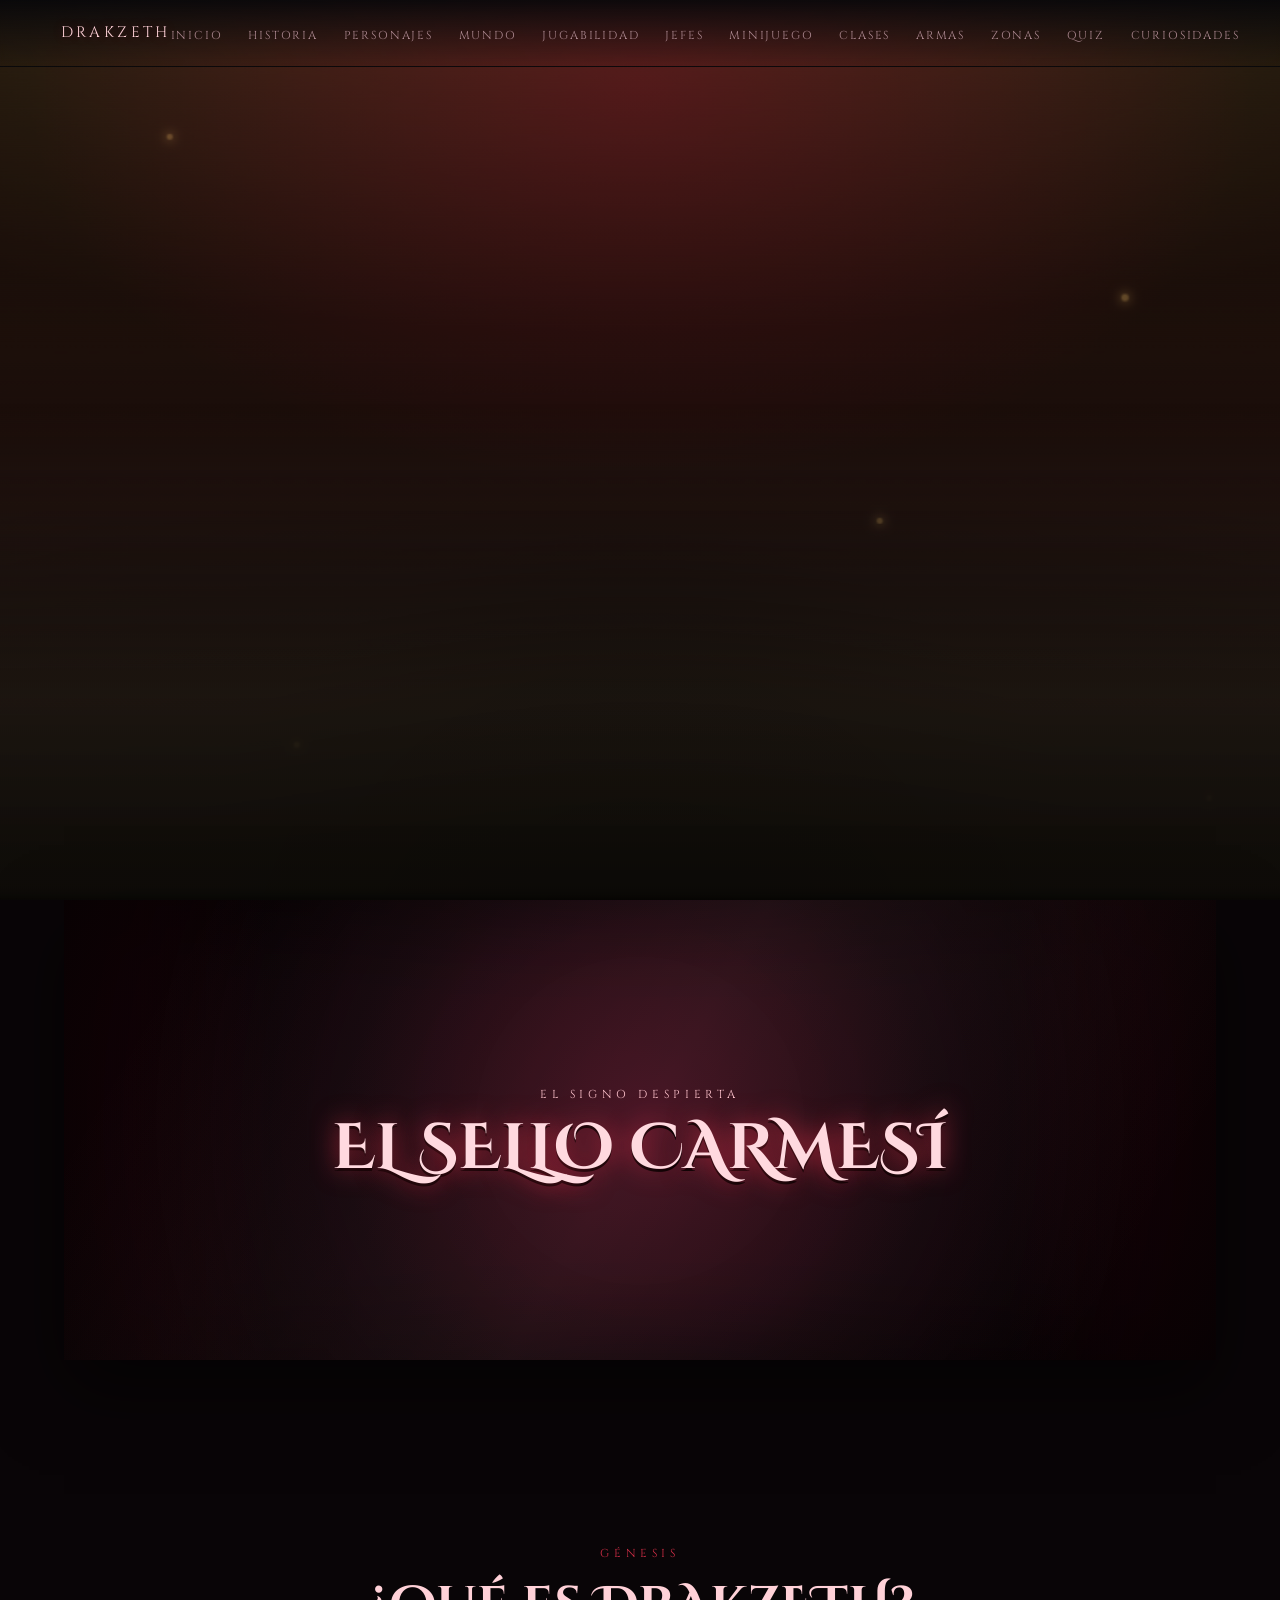
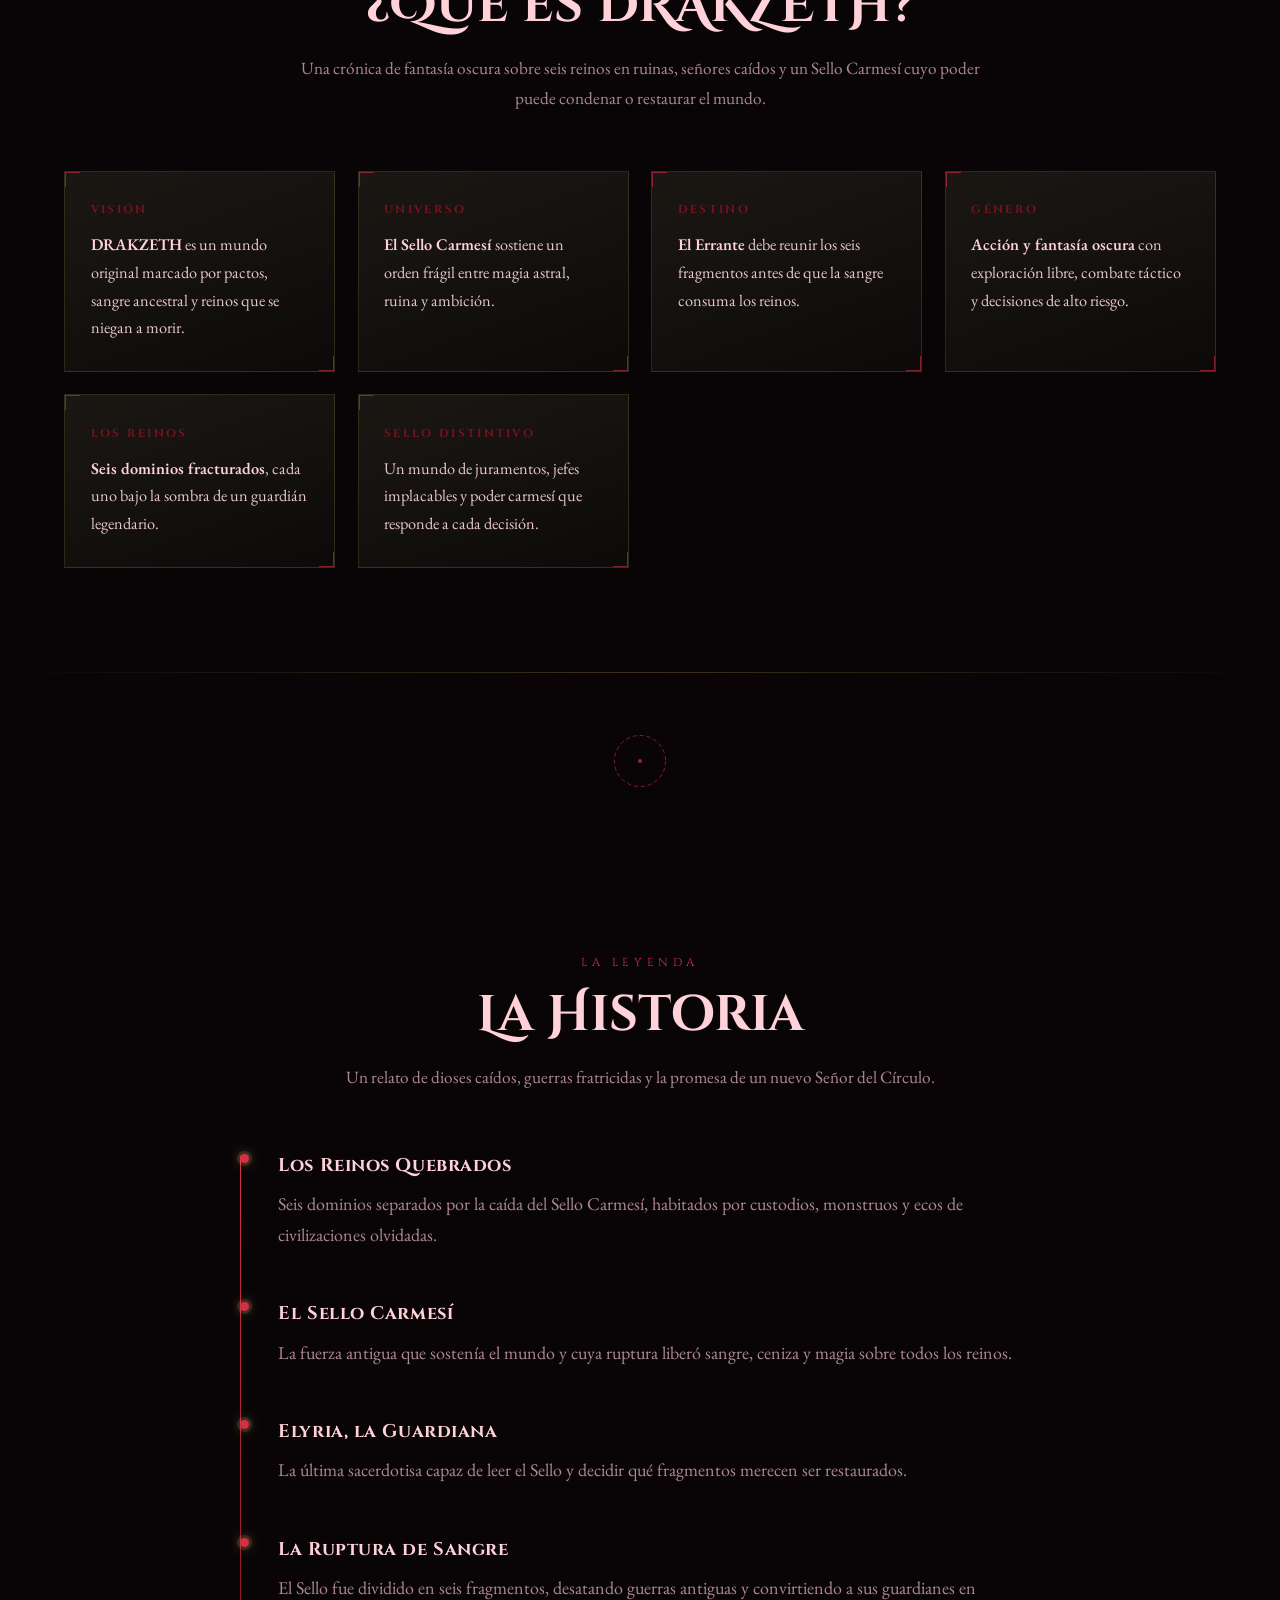
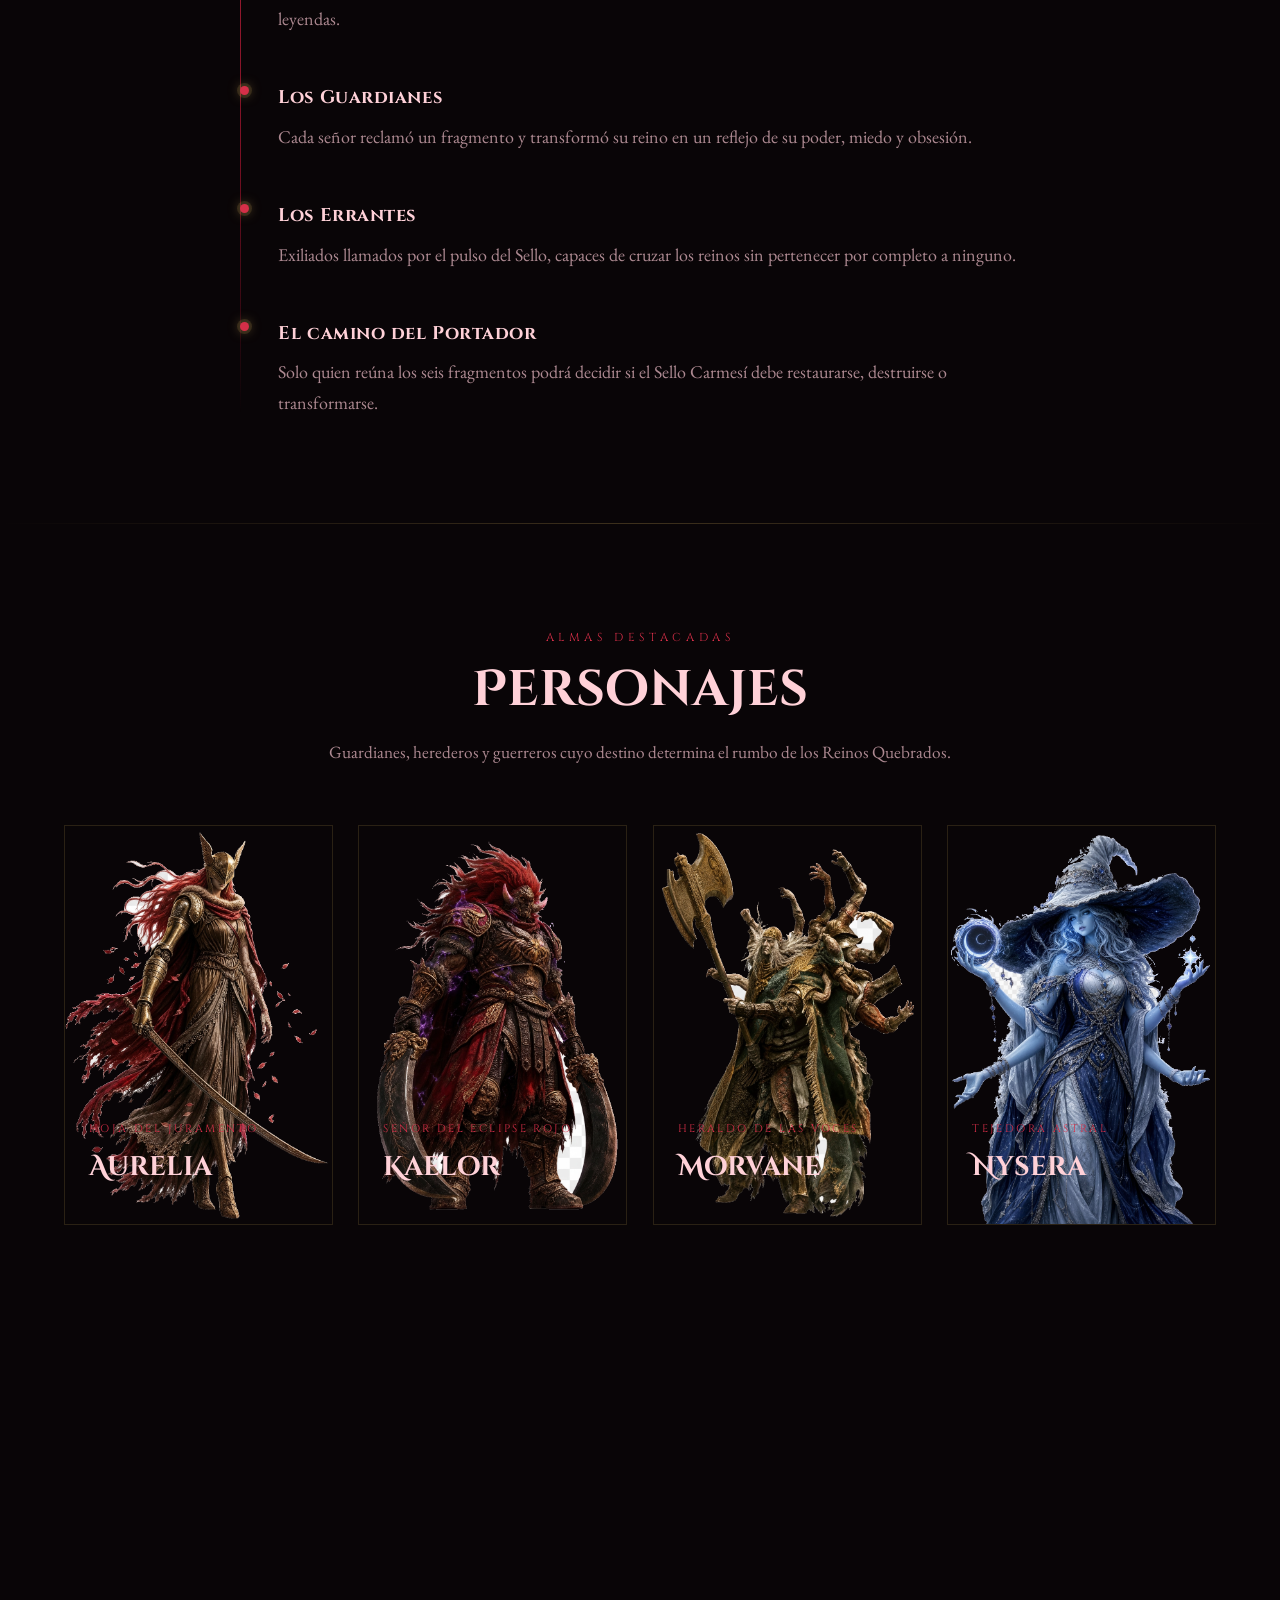
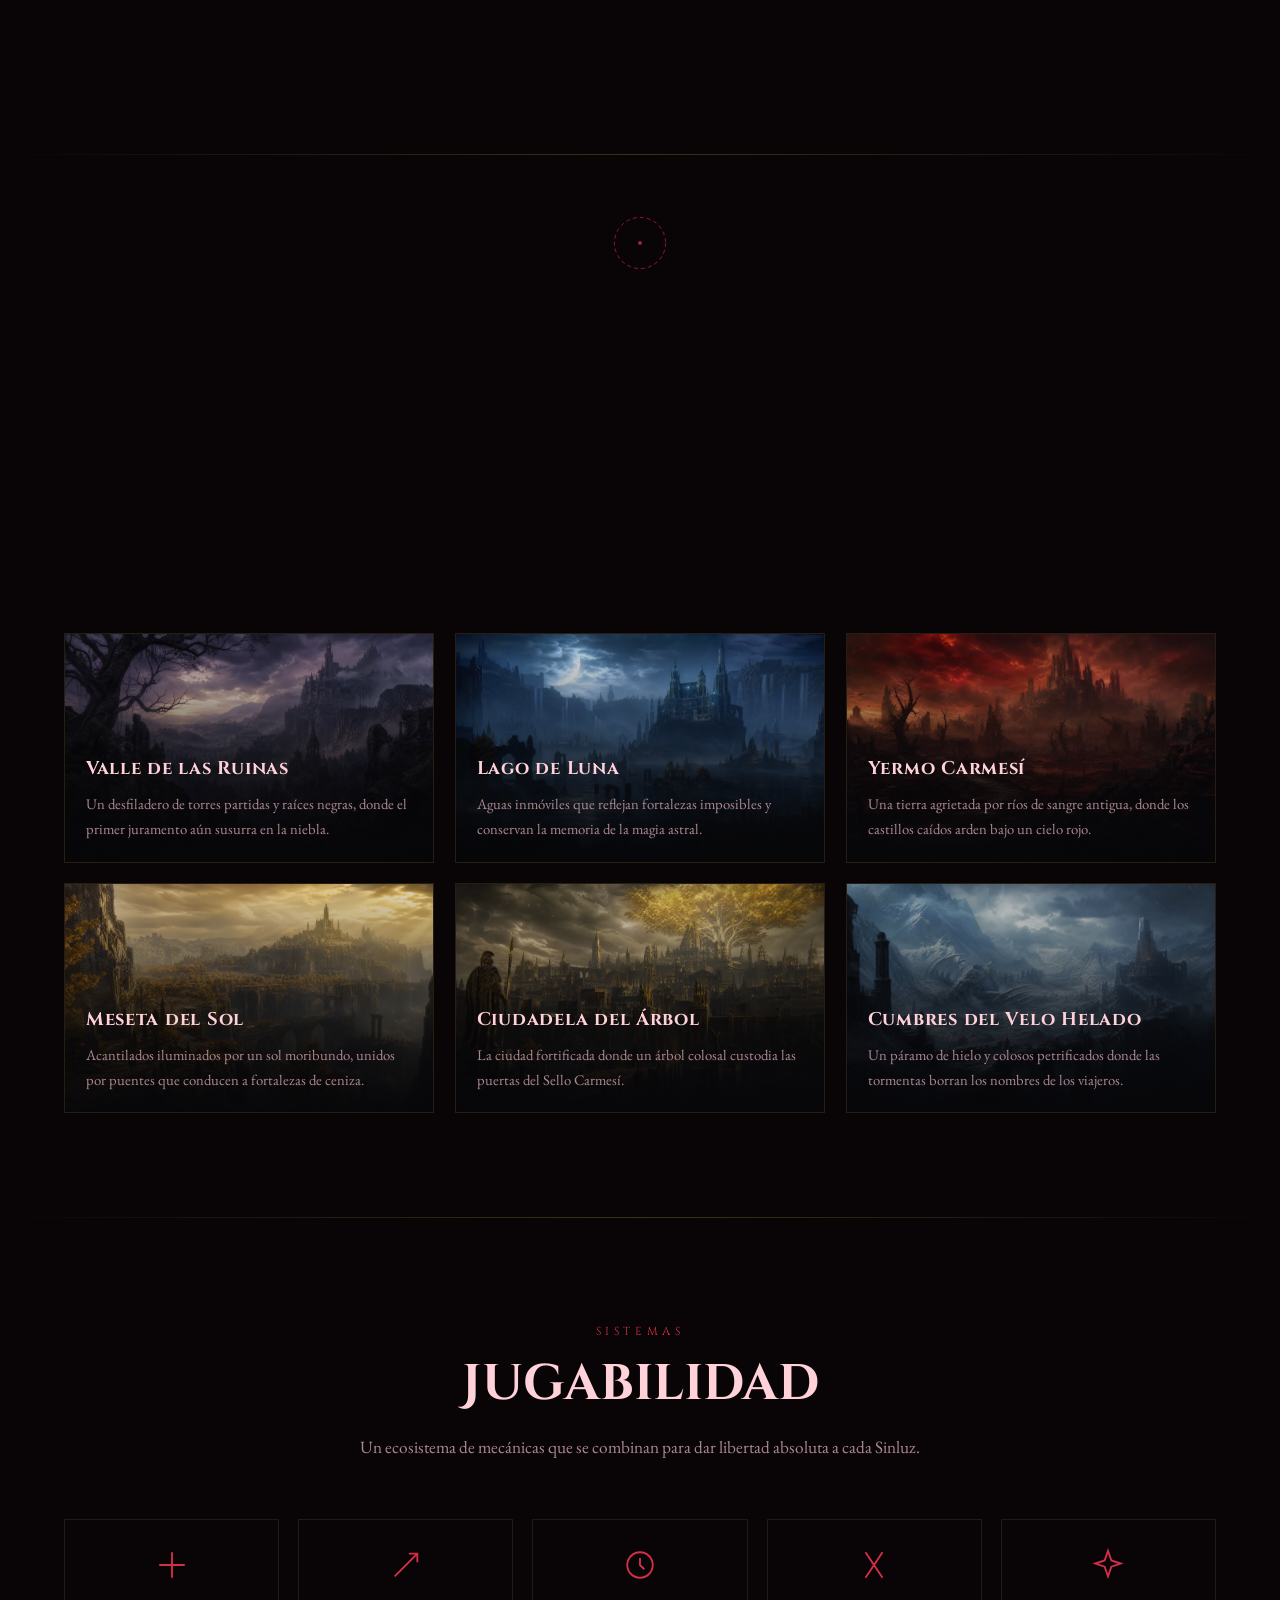
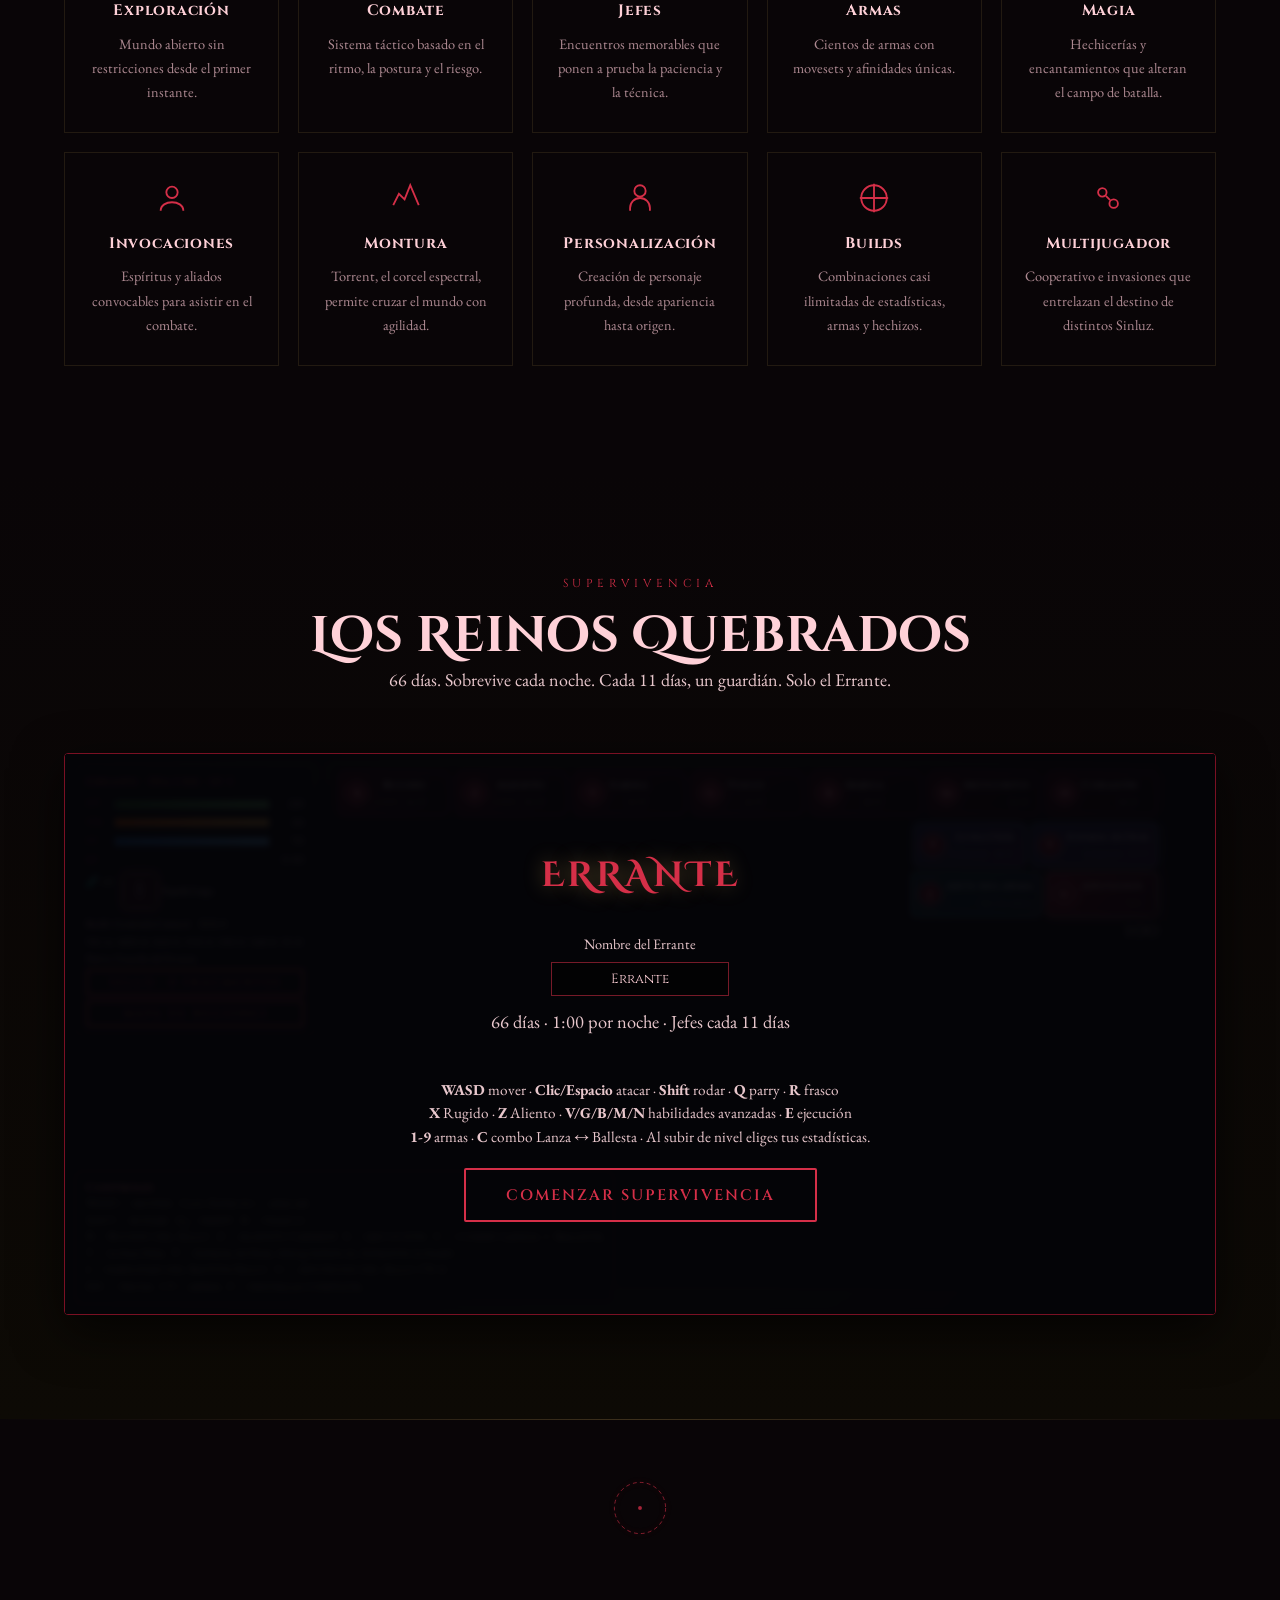
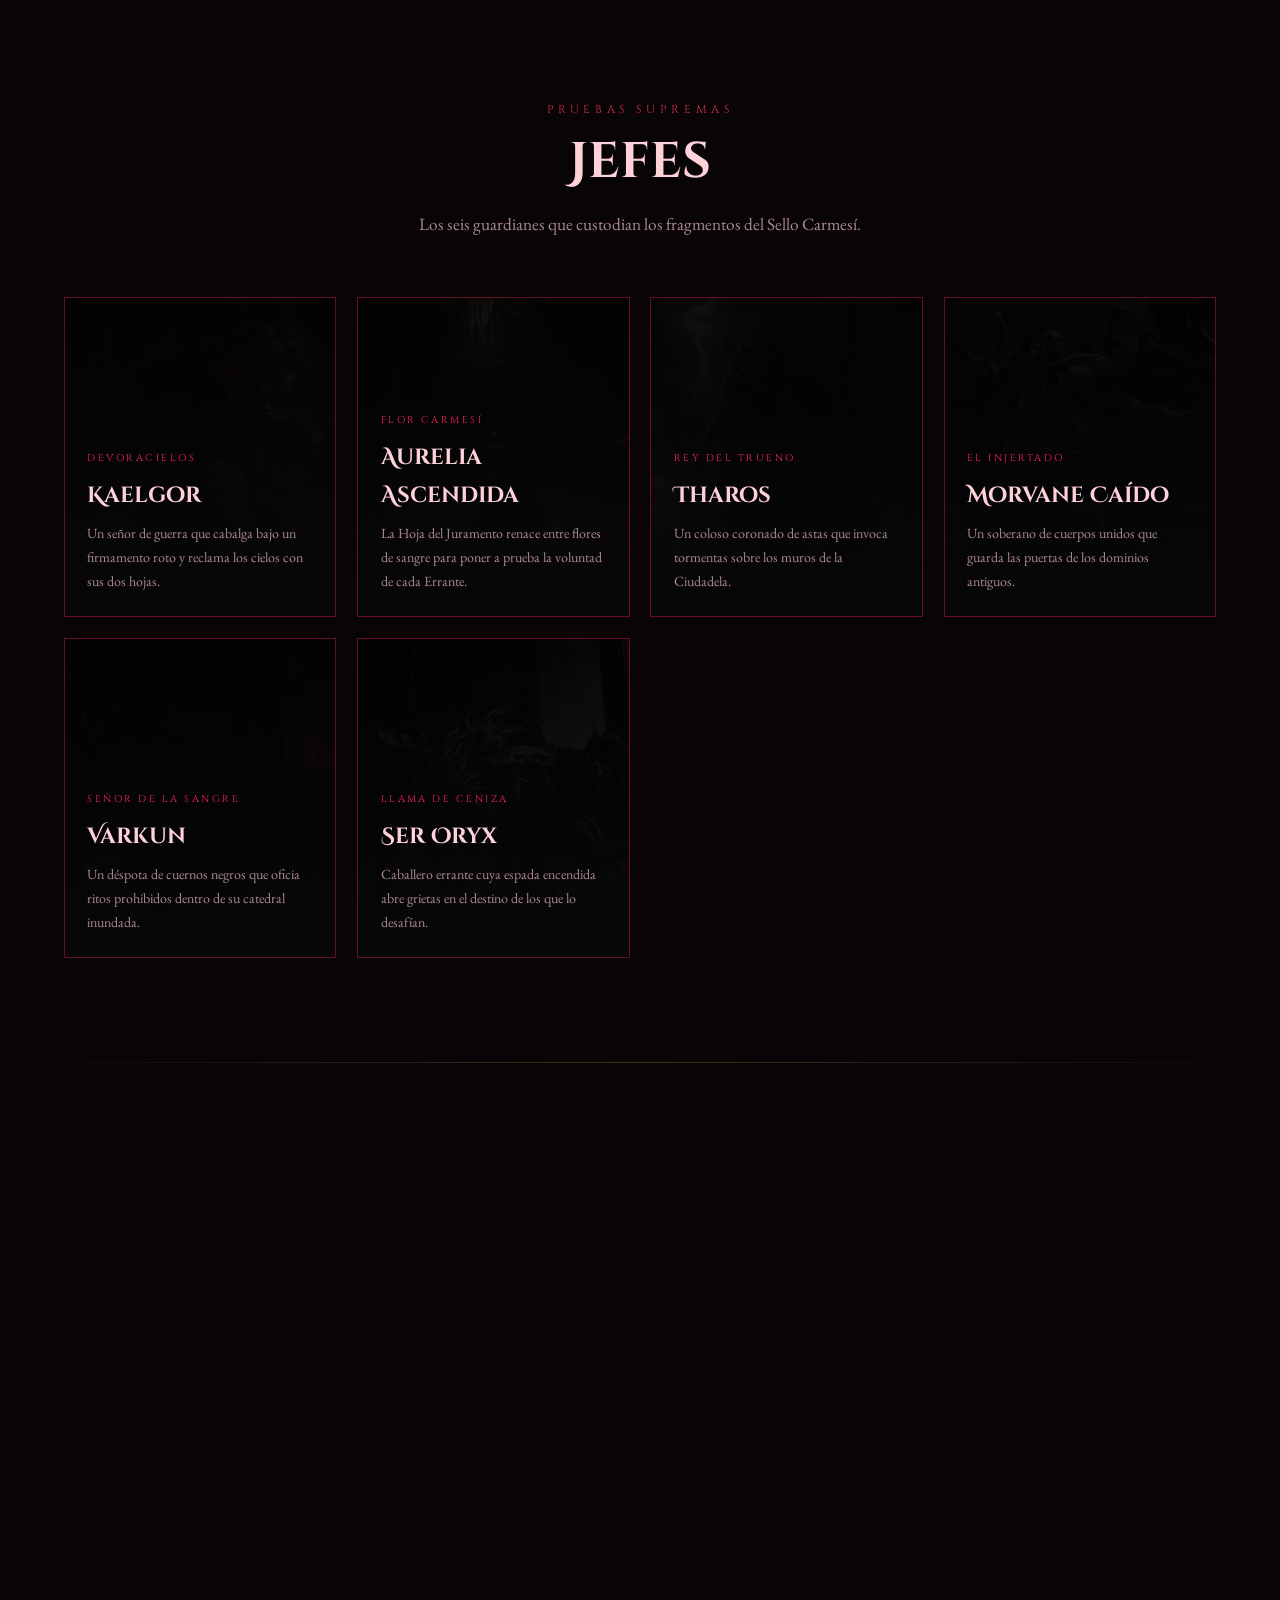
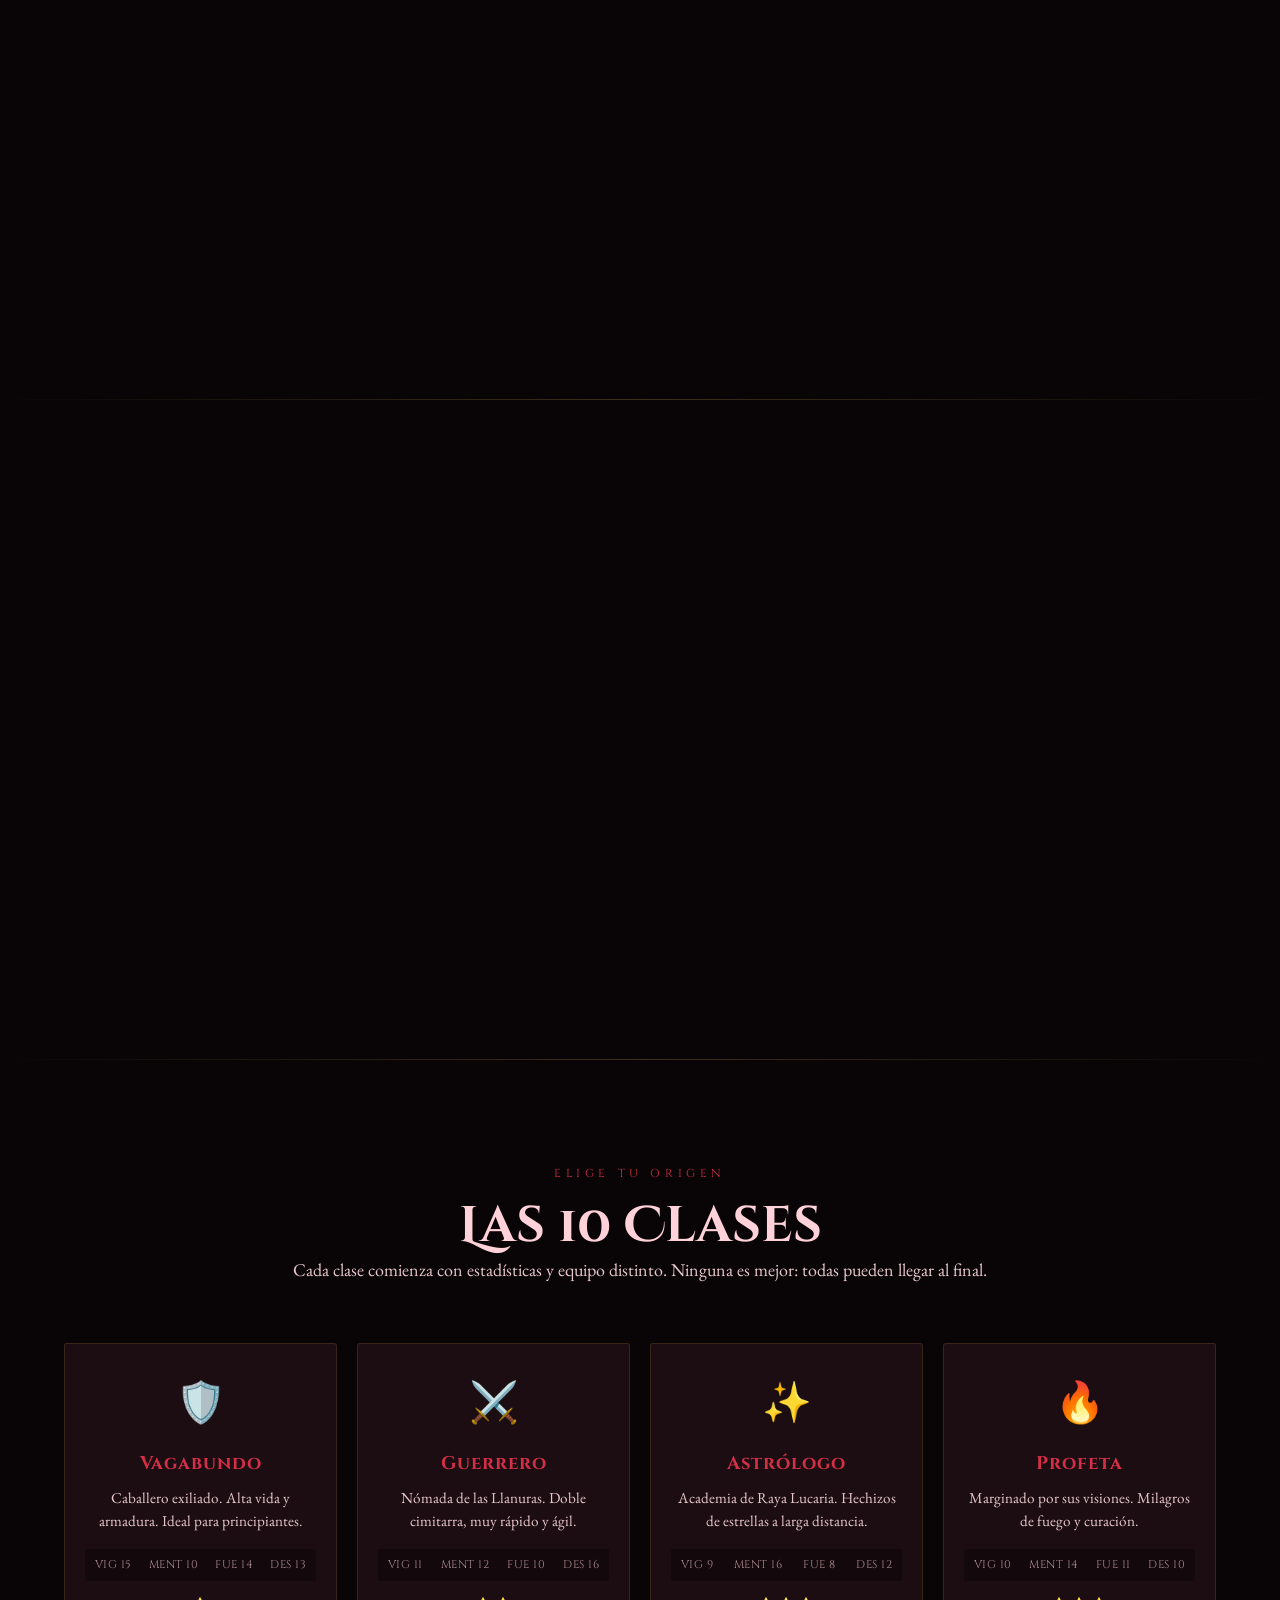
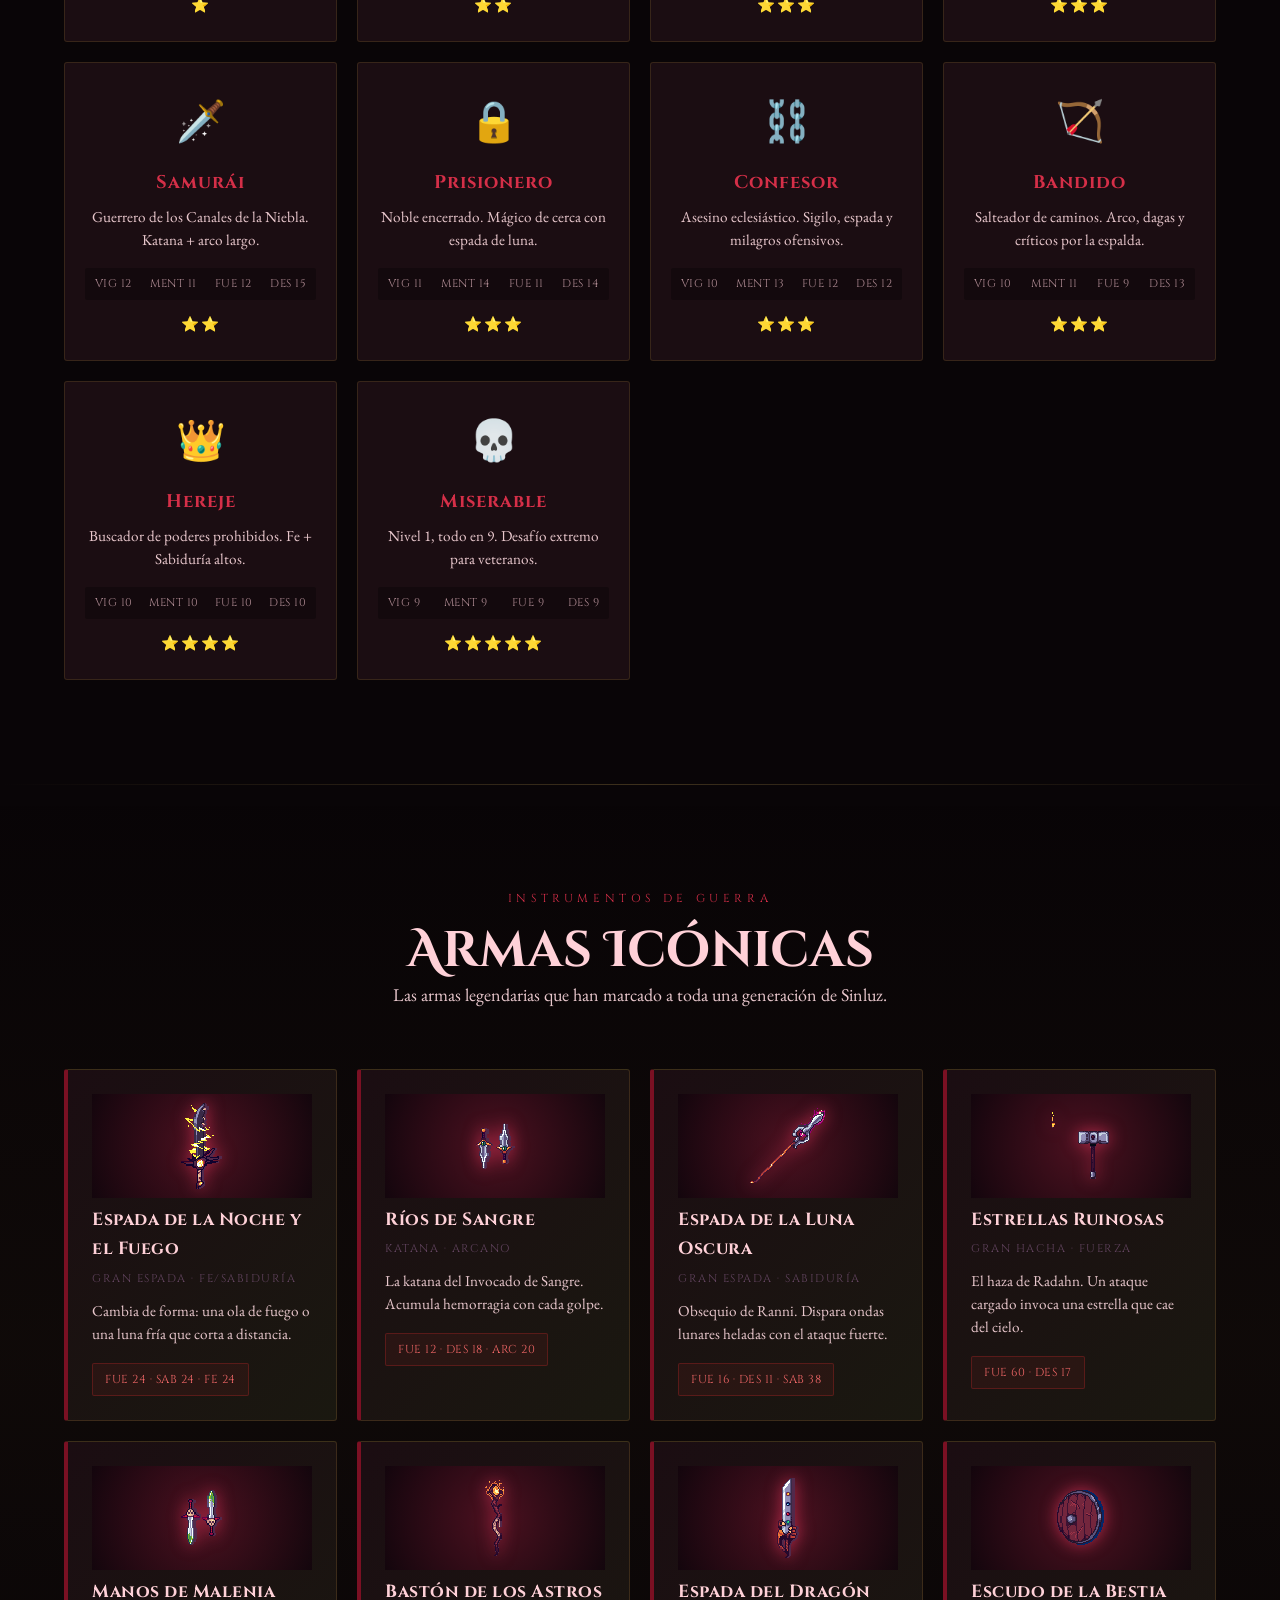
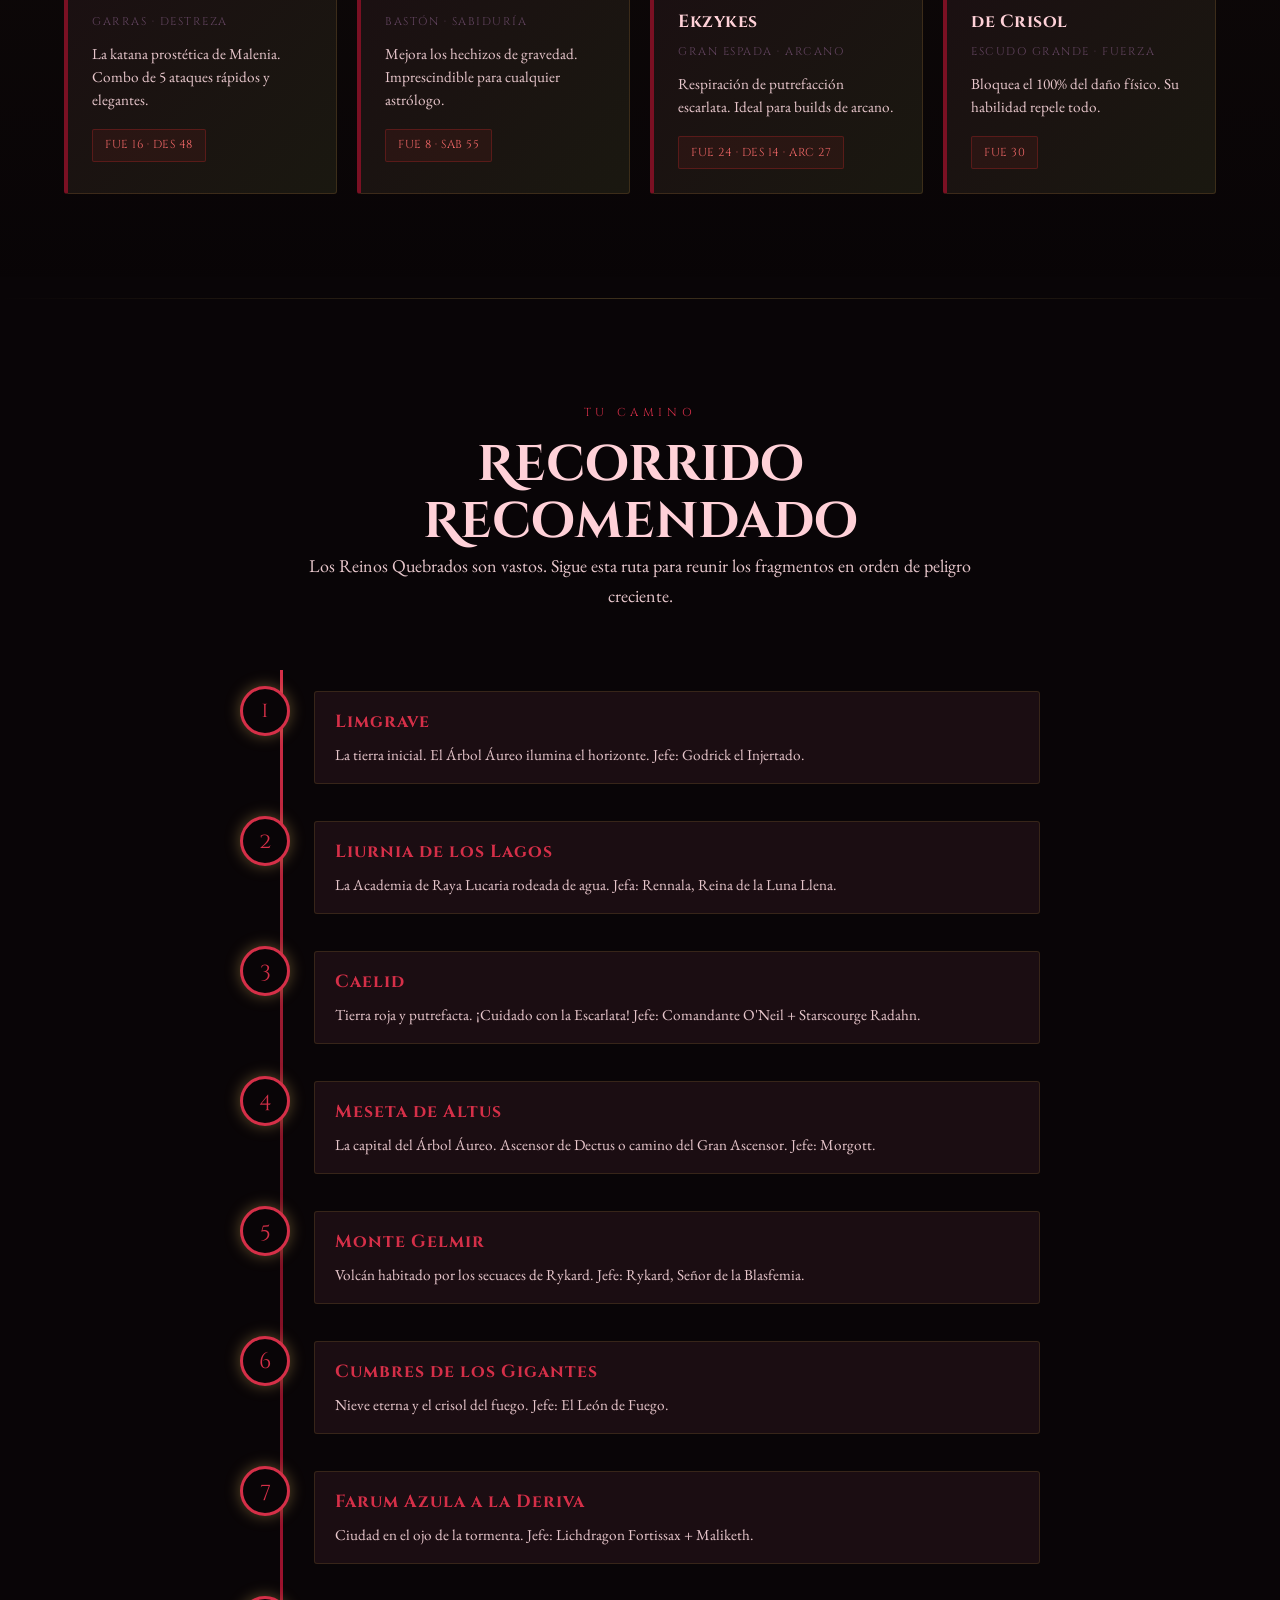
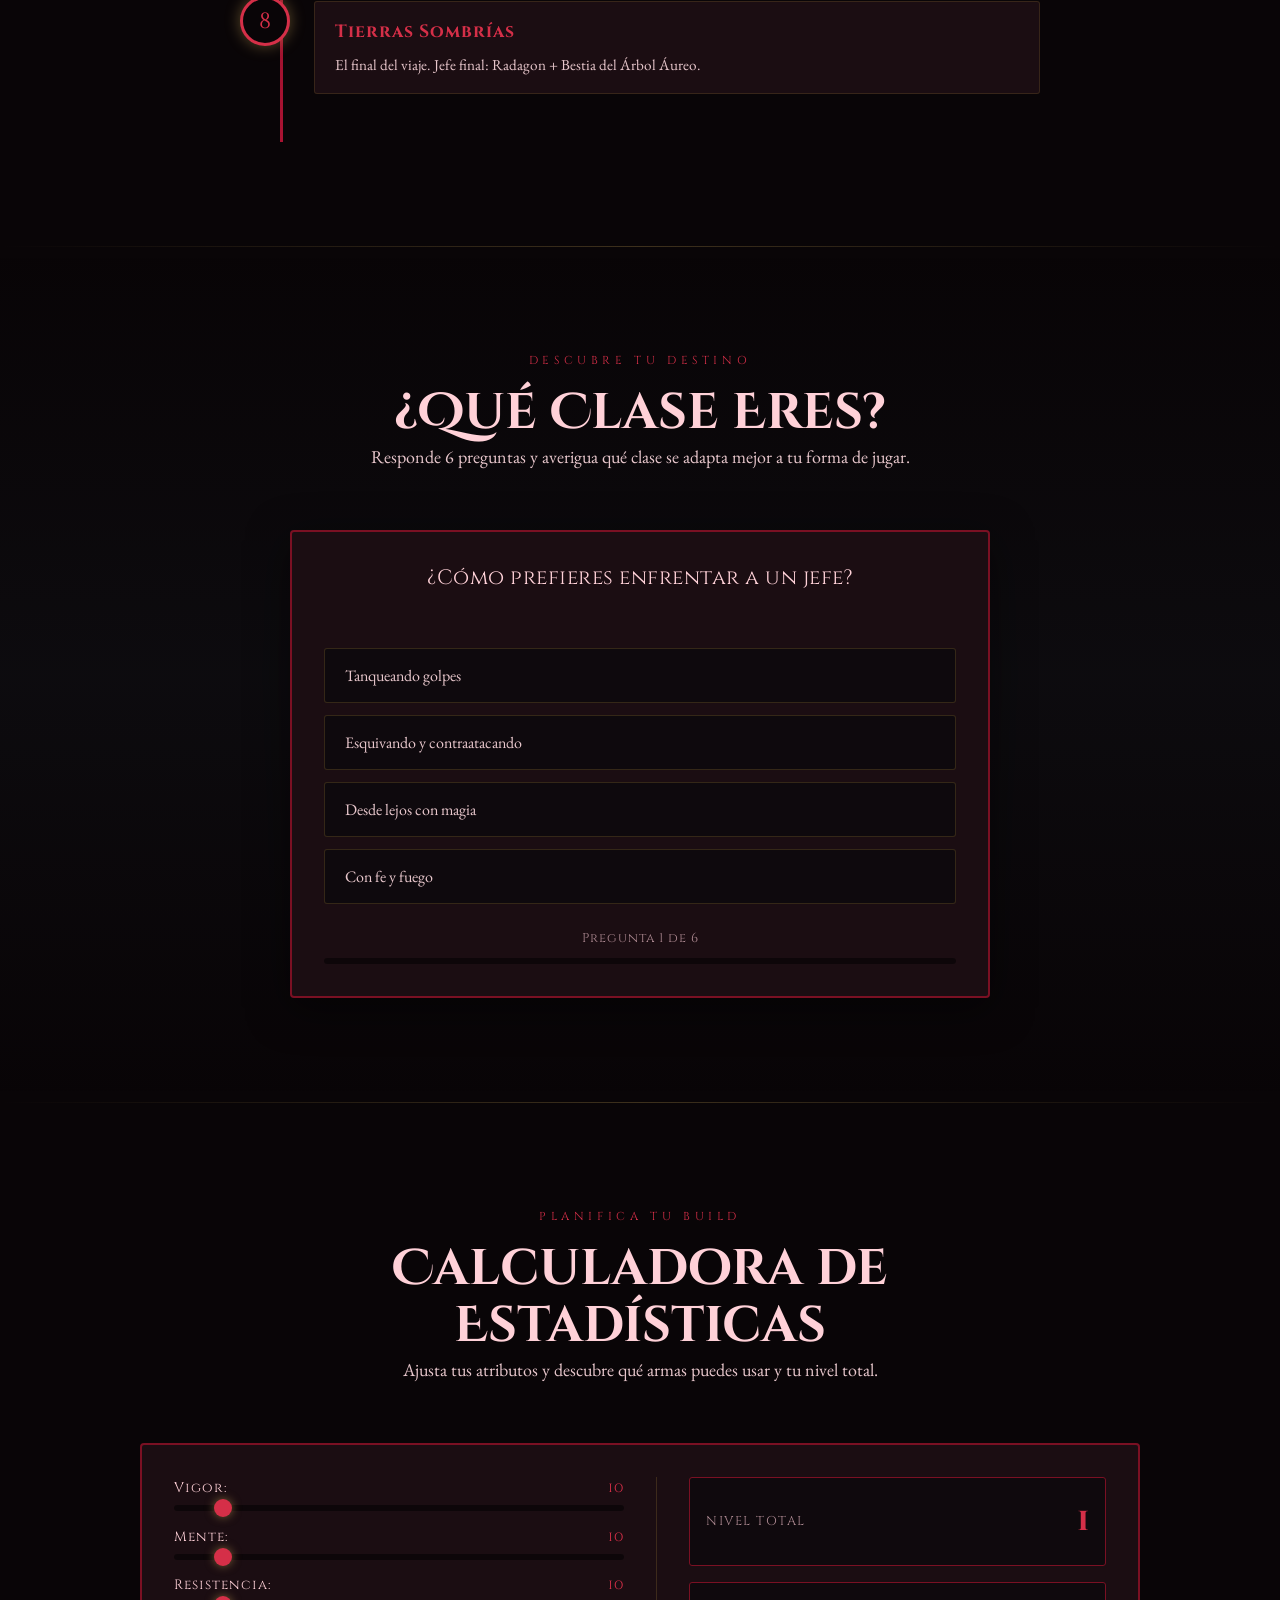
==== commit 9c195724: "Actualiza efectos y elimina cuadros decorativos del mapa" ====
--- a/index.html
+++ b/index.html
@@ -323,7 +323,7 @@
           <b>X</b> Rugido · <b>Z</b> Aliento · <b>V/G/B/M/N</b> habilidades avanzadas · <b>E</b> ejecución<br>
           <b>1-9</b> armas · <b>C</b> combo Lanza ↔ Ballesta · Al subir de nivel eliges tus estadísticas.
         </p>
-        <button class="btn-juego" id="surv-start-btn">Comenzar Supervivencia</button>
+        <button class="btn-juego" id="surv-start-btn" disabled>CARGANDO PERSONAJE...</button>
       </div>
 
       <!-- REWARD -->
@@ -364,6 +364,8 @@
           <div style="width:100%;text-align:left;margin-top:0.5rem;color:#e8c7cc;font-size:0.9rem;">
             <label>Volumen <input type="range" id="surv-vol" min="0" max="1" step="0.05" style="width:100%"></label>
             <label style="display:block;margin-top:0.4rem;">Brillo <input type="range" id="surv-bright" min="0.5" max="1.4" step="0.05" style="width:100%"></label>
+            <label style="display:flex;align-items:center;gap:0.45rem;margin-top:0.55rem;color:#ffd1d8;"><input type="checkbox" id="surv-performance"> Modo de rendimiento</label>
+            <small style="display:block;margin-top:0.25rem;color:#cdbfa0;line-height:1.25;">Reduce partículas, VFX simultáneos y adornos; no cambia daño, IA ni controles.</small>
           </div>
         </div>
       </div>
@@ -417,7 +419,7 @@
           <div class="surv-bar-row"><span class="surv-bar-tag">XP</span><div class="bar-wrap"><div class="bar" id="surv-xp" style="width:0%;background:linear-gradient(90deg,#5d0d20,#d52f48)"></div></div><span class="surv-bar-num" id="surv-xp-n">0/40</span></div>
           <div class="surv-hud-meta">
             <span id="surv-flasks">🧪 ×5</span>
-            <span id="surv-weapon">Espada Larga</span>
+            <span class="surv-weapon-meta"><img id="surv-weapon-icon" class="surv-weapon-icon" src="assets/drakzeth/renewal/ui/espadalarga.png" alt="Icono del arma actual"><span id="surv-weapon">Espada Larga</span></span>
             <span id="surv-build">Build: Centinela Carmesí</span>
             <span>Kills <span id="surv-kills">0</span></span>
           </div>
@@ -430,7 +432,7 @@
         </div>
         <div class="surv-hud-topright">
           <div class="dragon-skill-hud" aria-label="Habilidades del Sello Dracónico">
-            <div class="dragon-skill-chip"><span class="dragon-skill-key">X</span><span><b>Rugido</b><small id="dragon-roar-cd">LISTO · 24 FP</small></span></div>
+            <div class="dragon-skill-chip"><span class="dragon-skill-key">X</span><span><b>Rugido</b><small id="dragon-roar-cd">LISTO · 26 FP</small></span></div>
             <div class="dragon-skill-chip"><span class="dragon-skill-key">Z</span><span><b>Aliento</b><small id="dragon-breath-cd">LISTO · 20 FP</small></span></div>
             <div class="dragon-skill-chip dragon-skill-chip--minor"><span class="dragon-skill-key">V</span><span><b>Garra</b><small>14 FP</small></span></div>
             <div class="dragon-skill-chip dragon-skill-chip--minor"><span class="dragon-skill-key">G</span><span><b>Vuelo</b><small>22 FP</small></span></div>
@@ -444,7 +446,7 @@
           </div>
           <div class="ultimate-skill-hud" aria-label="Artes y definitiva">
             <div class="dragon-skill-chip dragon-skill-chip--arcane"><span class="dragon-skill-key">J</span><span><b>Arte del arma</b><small id="magic-skill-cd">Según arma</small></span></div>
-            <div class="dragon-skill-chip dragon-skill-chip--ultimate"><span class="dragon-skill-key">U</span><span><b>Apoteosis</b><small id="ultimate-cd">90 s</small></span></div>
+            <div class="dragon-skill-chip dragon-skill-chip--ultimate"><span class="dragon-skill-key">U</span><span><b>Apoteosis</b><small id="ultimate-cd">70 s</small></span></div>
           </div>
           <div class="hud-timer" id="surv-timer">1:00</div>
           <div class="hud-moon" id="surv-moon"></div>
@@ -472,6 +474,7 @@
           <button type="button" id="mob-magic-skill" class="mob-btn mob-btn--arcane">J · Arte</button>
           <button type="button" id="mob-ultimate" class="mob-btn mob-btn--ultimate">U · Ulti</button>
           <button type="button" id="mob-execute" class="mob-btn mob-btn--dragon">E · Ejecutar</button>
+          <button type="button" id="mob-combo" class="mob-btn mob-btn--dragon">C · Combo</button>
           <button type="button" id="mob-dodge" class="mob-btn">Rodar</button>
           <button type="button" id="mob-parry" class="mob-btn">Parry</button>
           <button type="button" id="mob-flask" class="mob-btn">🧪</button>
@@ -485,7 +488,7 @@
         Shift — rodar · Q — parry · R — frasco<br>
         X — Rugido del Sello · Z — Aliento Carmesí · E — ejecución · C — combo Lanza ↔ Ballesta<br>
         T — Luna Fría · Y — Espada Astral (requieren el Espadón Lunar)<br>
-        J — habilidad del Bastón/Sello · U — Apoteosis del Sello (90 s)<br>
+        J — habilidad del Bastón/Sello · U — Apoteosis del Sello (70 s)<br>
         ESC — pausa · 1-9 — arma · F — pantalla completa
       </div>
       <button class="btn-fullscreen" id="fullscreen-btn" title="Pantalla completa (F)">⛶</button>
@@ -598,14 +601,14 @@
     <p class="seccion__subtitulo">Las armas legendarias que han marcado a toda una generación de Sinluz.</p>
   </div>
   <div class="armas-grid reveal">
-    <div class="arma-card"><div class="arma-icon">⚔️</div><h3>Espada de la Noche y el Fuego</h3><p class="arma-tipo">Gran Espada · Fe/Sabiduría</p><p class="arma-desc">Cambia de forma: una ola de fuego o una luna fría que corta a distancia.</p><div class="arma-requisitos">FUE 24 · SAB 24 · FE 24</div></div>
-    <div class="arma-card"><div class="arma-icon">🗡️</div><h3>Ríos de Sangre</h3><p class="arma-tipo">Katana · Arcano</p><p class="arma-desc">La katana del Invocado de Sangre. Acumula hemorragia con cada golpe.</p><div class="arma-requisitos">FUE 12 · DES 18 · ARC 20</div></div>
-    <div class="arma-card"><div class="arma-icon">🌙</div><h3>Espada de la Luna Oscura</h3><p class="arma-tipo">Gran Espada · Sabiduría</p><p class="arma-desc">Obsequio de Ranni. Dispara ondas lunares heladas con el ataque fuerte.</p><div class="arma-requisitos">FUE 16 · DES 11 · SAB 38</div></div>
-    <div class="arma-card"><div class="arma-icon">🪓</div><h3>Estrellas Ruinosas</h3><p class="arma-tipo">Gran Hacha · Fuerza</p><p class="arma-desc">El haza de Radahn. Un ataque cargado invoca una estrella que cae del cielo.</p><div class="arma-requisitos">FUE 60 · DES 17</div></div>
-    <div class="arma-card"><div class="arma-icon">🔱</div><h3>Manos de Malenia</h3><p class="arma-tipo">Garras · Destreza</p><p class="arma-desc">La katana prostética de Malenia. Combo de 5 ataques rápidos y elegantes.</p><div class="arma-requisitos">FUE 16 · DES 48</div></div>
-    <div class="arma-card"><div class="arma-icon">🪄</div><h3>Bastón de los Astros</h3><p class="arma-tipo">Bastón · Sabiduría</p><p class="arma-desc">Mejora los hechizos de gravedad. Imprescindible para cualquier astrólogo.</p><div class="arma-requisitos">FUE 8 · SAB 55</div></div>
-    <div class="arma-card"><div class="arma-icon">🐉</div><h3>Espada del Dragón Ekzykes</h3><p class="arma-tipo">Gran Espada · Arcano</p><p class="arma-desc">Respiración de putrefacción escarlata. Ideal para builds de arcano.</p><div class="arma-requisitos">FUE 24 · DES 14 · ARC 27</div></div>
-    <div class="arma-card"><div class="arma-icon">🛡️</div><h3>Escudo de la Bestia de Crisol</h3><p class="arma-tipo">Escudo Grande · Fuerza</p><p class="arma-desc">Bloquea el 100% del daño físico. Su habilidad repele todo.</p><div class="arma-requisitos">FUE 30</div></div>
+    <div class="arma-card"><div class="arma-icon arma-icon--asset"><img src="assets/drakzeth/renewal/ui/espadablasfema.png" alt="Espada de la Noche y el Fuego"></div><h3>Espada de la Noche y el Fuego</h3><p class="arma-tipo">Gran Espada · Fe/Sabiduría</p><p class="arma-desc">Cambia de forma: una ola de fuego o una luna fría que corta a distancia.</p><div class="arma-requisitos">FUE 24 · SAB 24 · FE 24</div></div>
+    <div class="arma-card"><div class="arma-icon arma-icon--asset"><img src="assets/drakzeth/renewal/ui/riosdesangre.png" alt="Ríos de Sangre"></div><h3>Ríos de Sangre</h3><p class="arma-tipo">Katana · Arcano</p><p class="arma-desc">La katana del Invocado de Sangre. Acumula hemorragia con cada golpe.</p><div class="arma-requisitos">FUE 12 · DES 18 · ARC 20</div></div>
+    <div class="arma-card"><div class="arma-icon arma-icon--asset"><img src="assets/drakzeth/renewal/ui/espadonluna.png" alt="Espada de la Luna Oscura"></div><h3>Espada de la Luna Oscura</h3><p class="arma-tipo">Gran Espada · Sabiduría</p><p class="arma-desc">Obsequio de Ranni. Dispara ondas lunares heladas con el ataque fuerte.</p><div class="arma-requisitos">FUE 16 · DES 11 · SAB 38</div></div>
+    <div class="arma-card"><div class="arma-icon arma-icon--asset"><img src="assets/drakzeth/renewal/ui/martillorubi.png" alt="Estrellas Ruinosas"></div><h3>Estrellas Ruinosas</h3><p class="arma-tipo">Gran Hacha · Fuerza</p><p class="arma-desc">El haza de Radahn. Un ataque cargado invoca una estrella que cae del cielo.</p><div class="arma-requisitos">FUE 60 · DES 17</div></div>
+    <div class="arma-card"><div class="arma-icon arma-icon--asset"><img src="assets/drakzeth/renewal/ui/colmillosabueso.png" alt="Manos de Malenia"></div><h3>Manos de Malenia</h3><p class="arma-tipo">Garras · Destreza</p><p class="arma-desc">La katana prostética de Malenia. Combo de 5 ataques rápidos y elegantes.</p><div class="arma-requisitos">FUE 16 · DES 48</div></div>
+    <div class="arma-card"><div class="arma-icon arma-icon--asset"><img src="assets/drakzeth/renewal/ui/baston.png" alt="Bastón de los Astros"></div><h3>Bastón de los Astros</h3><p class="arma-tipo">Bastón · Sabiduría</p><p class="arma-desc">Mejora los hechizos de gravedad. Imprescindible para cualquier astrólogo.</p><div class="arma-requisitos">FUE 8 · SAB 55</div></div>
+    <div class="arma-card"><div class="arma-icon arma-icon--asset"><img src="assets/drakzeth/renewal/ui/granespada.png" alt="Espada del Dragón Ekzykes"></div><h3>Espada del Dragón Ekzykes</h3><p class="arma-tipo">Gran Espada · Arcano</p><p class="arma-desc">Respiración de putrefacción escarlata. Ideal para builds de arcano.</p><div class="arma-requisitos">FUE 24 · DES 14 · ARC 27</div></div>
+    <div class="arma-card"><div class="arma-icon arma-icon--asset"><img src="assets/drakzeth/renewal/ui/escudo.png" alt="Escudo de la Bestia de Crisol"></div><h3>Escudo de la Bestia de Crisol</h3><p class="arma-tipo">Escudo Grande · Fuerza</p><p class="arma-desc">Bloquea el 100% del daño físico. Su habilidad repele todo.</p><div class="arma-requisitos">FUE 30</div></div>
   </div>
 </section>
 
@@ -691,6 +694,6 @@
   <p class="pie__extra">Los Reinos Quebrados aguardan</p>
 </footer>
 
-<script src="script.js"></script>
+<script src="script.js?v=renovacion-full-assets-performance-19-no-character-frames"></script>
 </body>
 </html>
--- a/styles.css
+++ b/styles.css
@@ -1217,7 +1217,9 @@
   transform: translateX(5px);
   box-shadow: -5px 0 20px rgba(217,178,92,0.15);
 }
-.arma-icon { font-size: 2.2rem; margin-bottom: 0.5rem; }
+.arma-icon--asset{display:flex;align-items:center;justify-content:center;overflow:hidden;background:radial-gradient(circle,rgba(121,17,45,.52),rgba(18,4,12,.86));border-color:rgba(255,130,148,.62)}
+.arma-icon--asset img{width:104px;height:104px;object-fit:contain;image-rendering:pixelated;filter:drop-shadow(0 0 8px rgba(255,61,103,.58))}
+.arma-icon{ font-size: 2.2rem; margin-bottom: 0.5rem; }
 .arma-card h3 {
   font-family: var(--f-titulo);
   color: var(--oro-pálido);
@@ -1779,6 +1781,8 @@
   display: flex; flex-wrap: wrap; gap: 6px 10px;
   font-size: 0.65rem; color: #cdbfa0; margin-top: 4px;
 }
+#surv-wrapper .surv-weapon-meta{display:inline-flex;align-items:center;gap:4px;color:#ffd1d8}
+#surv-wrapper .surv-weapon-icon{width:36px;height:36px;object-fit:contain;image-rendering:pixelated;filter:drop-shadow(0 0 4px rgba(255,61,103,.62));border:1px solid rgba(255,130,148,.42);border-radius:4px;background:rgba(20,5,12,.72);padding:2px}
 #surv-wrapper .surv-stats-line {
   font-size: 0.58rem !important;
   line-height: 1.3 !important;
@@ -1895,6 +1899,8 @@
 @media(max-width:700px){.surv-map-nodes{grid-template-columns:1fr 1fr;max-height:50vh;overflow:auto;}.boss-intro-copy{margin:0 auto 1.3rem;padding:1.3rem;}.boss-intro-overlay{justify-content:flex-end!important;}}
 /* Expansión de combate DRAKZETH */
 .surv-passive-line{margin-top:4px;color:#ffb7c4;font-size:.66rem;line-height:1.25;opacity:.92;text-shadow:0 1px 3px #000}
+.reward-weapon-icon{display:block;width:58px;height:58px;object-fit:contain;image-rendering:pixelated;margin:0 auto 4px;padding:3px;border:1px solid rgba(255,130,148,.42);border-radius:5px;background:rgba(24,5,14,.78);filter:drop-shadow(0 0 5px rgba(255,61,103,.42))}
+.reward-glyph{display:block;height:42px;line-height:42px;color:#ff8294;font-size:1.35rem;text-shadow:0 0 9px rgba(255,61,103,.75)}
 .surv-posture-hud{margin-top:5px;padding:4px 5px;border:1px solid rgba(159,216,255,.5);background:rgba(10,18,30,.68);border-radius:4px;color:#9fd8ff;font-size:.62rem;letter-spacing:.04em}
 .posture-bar-wrap{height:5px;margin-top:3px;background:rgba(0,0,0,.65);border-radius:4px;overflow:hidden}
 .posture-bar{height:100%;background:linear-gradient(90deg,#5e91c8,#c9eaff);box-shadow:0 0 8px rgba(159,216,255,.8);transition:width .12s linear}
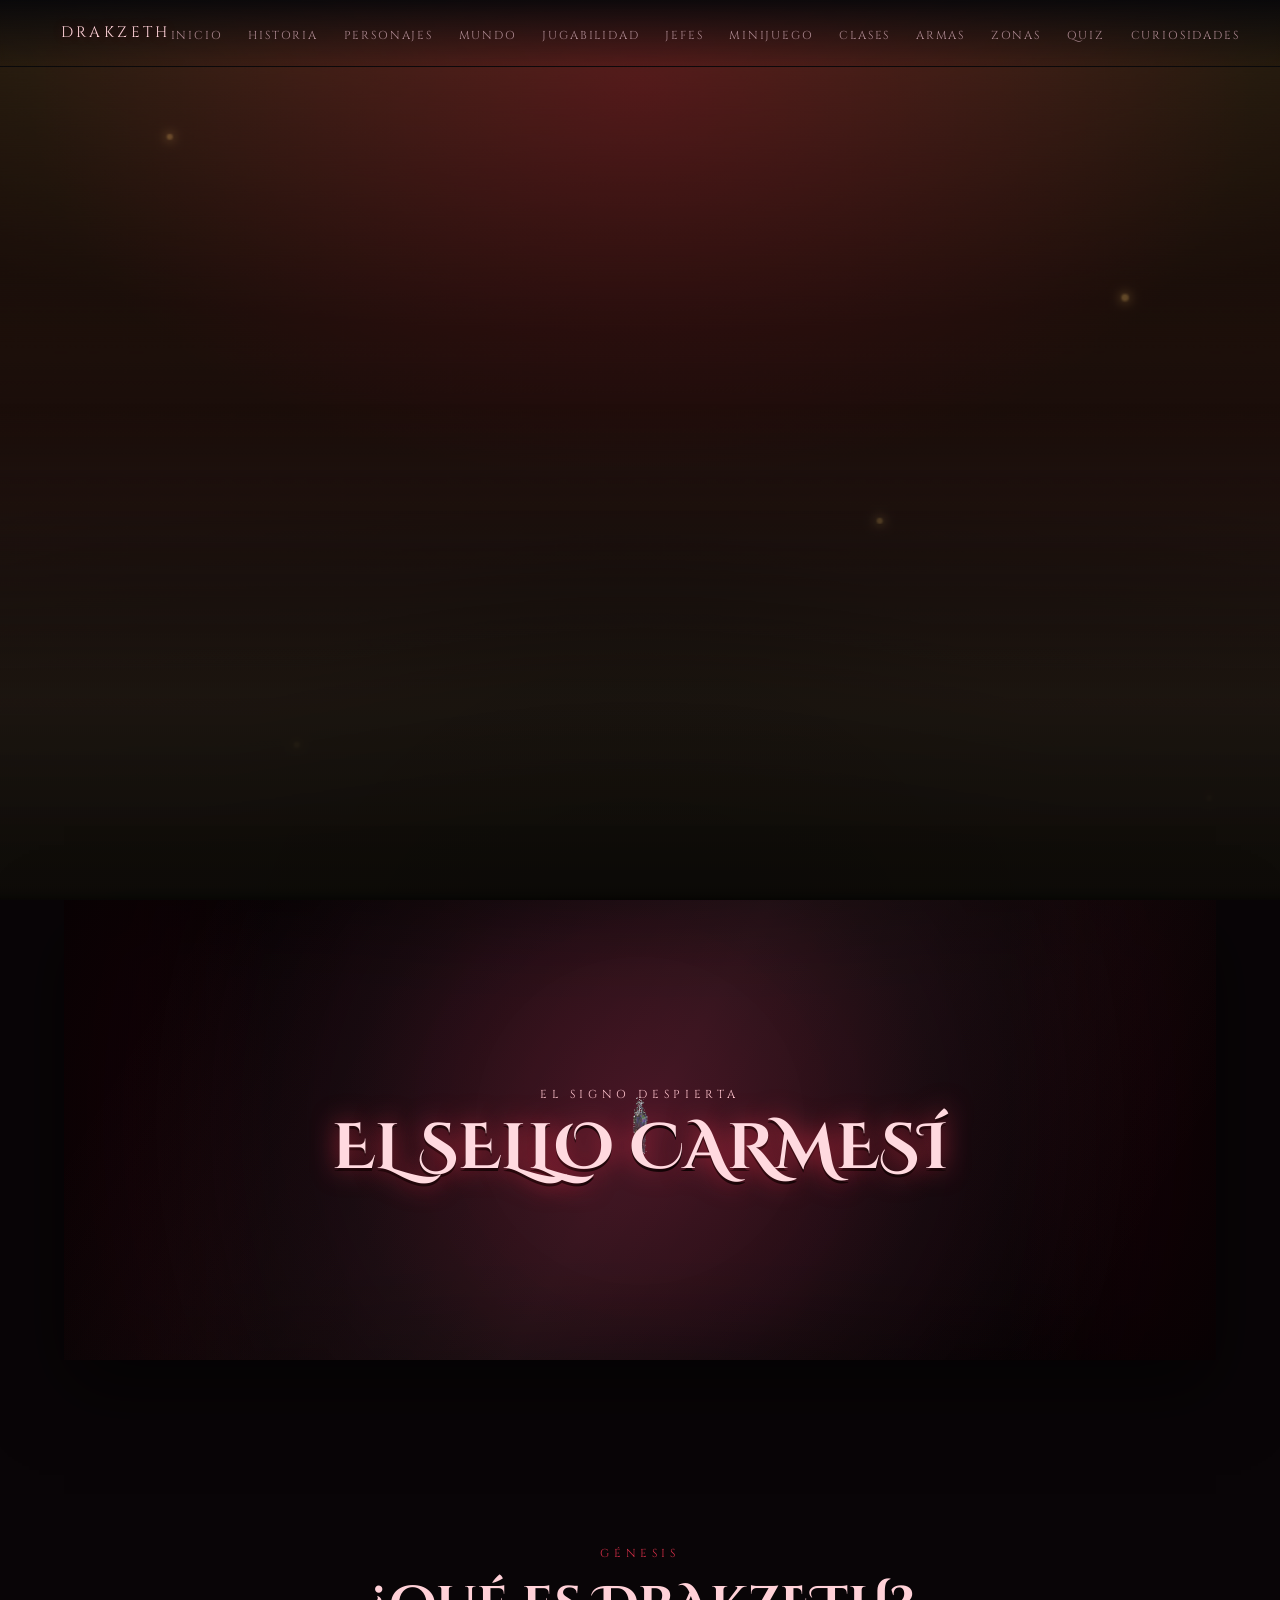
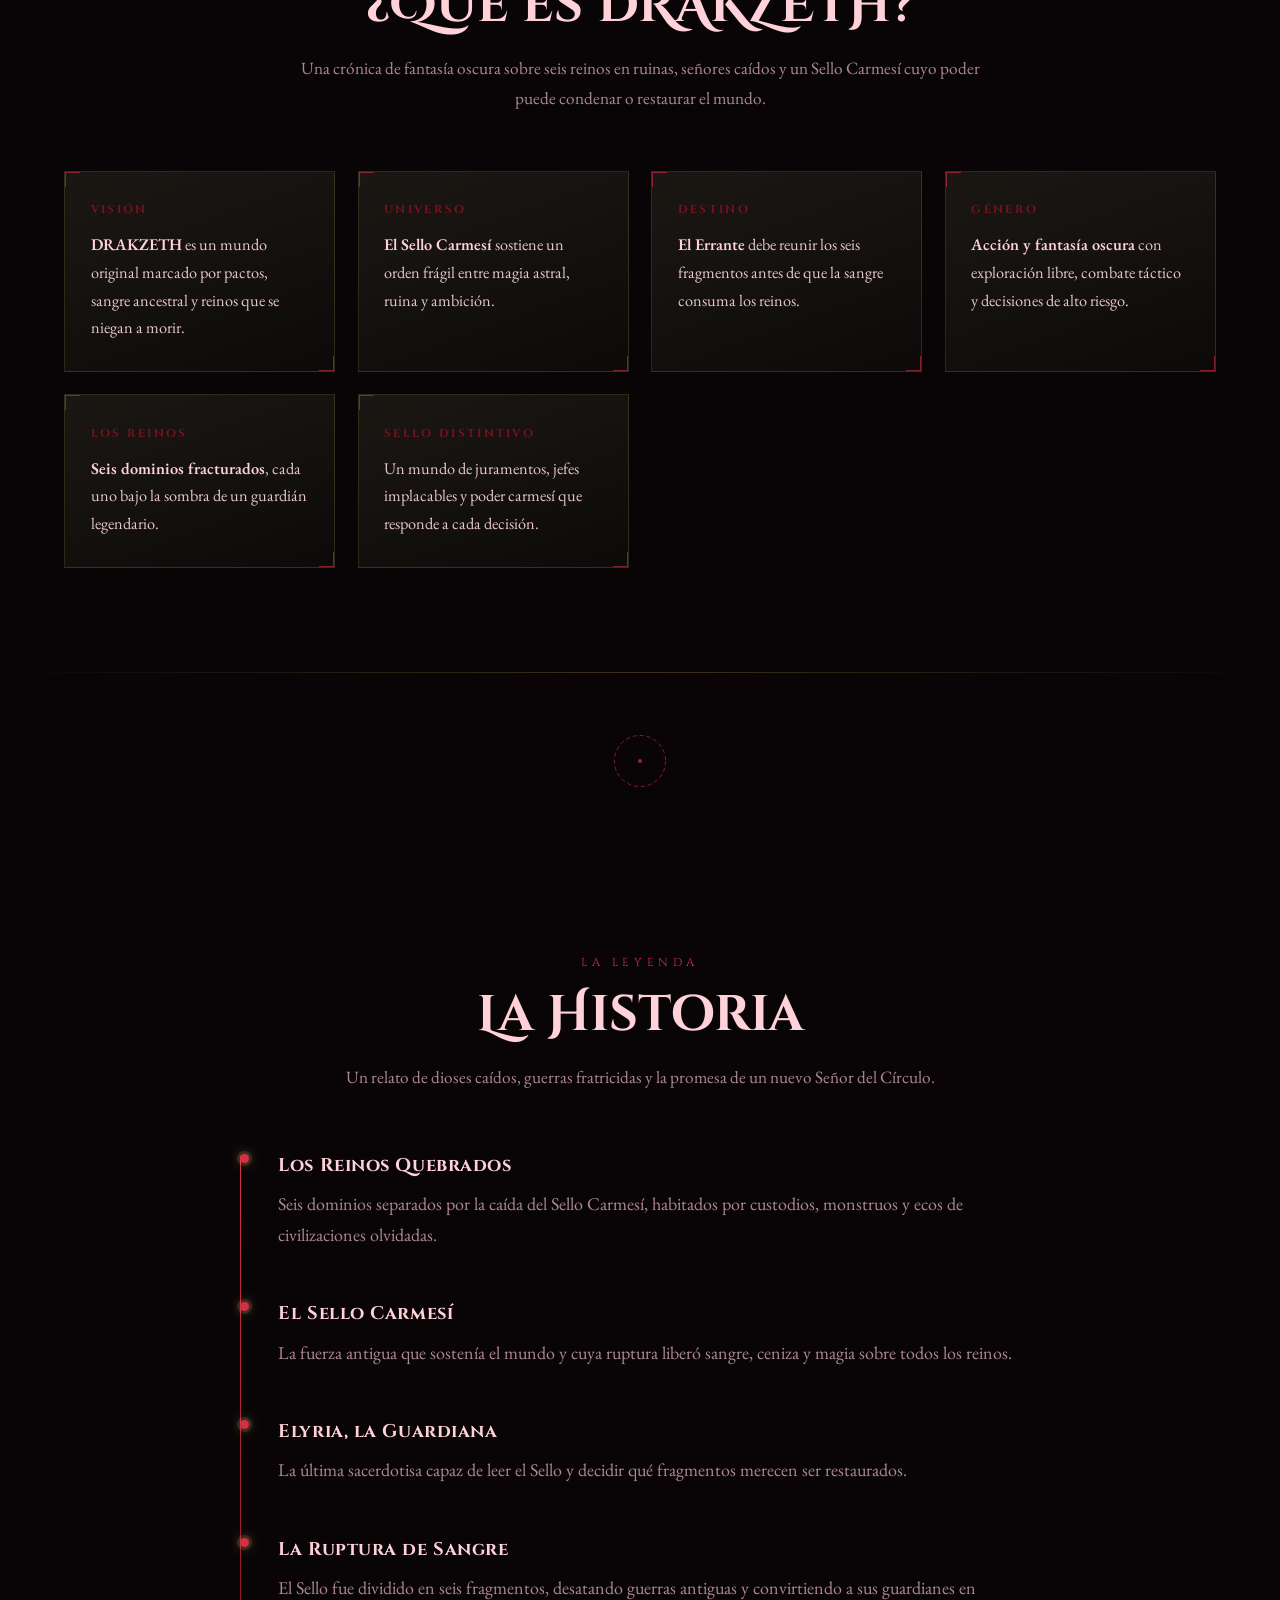
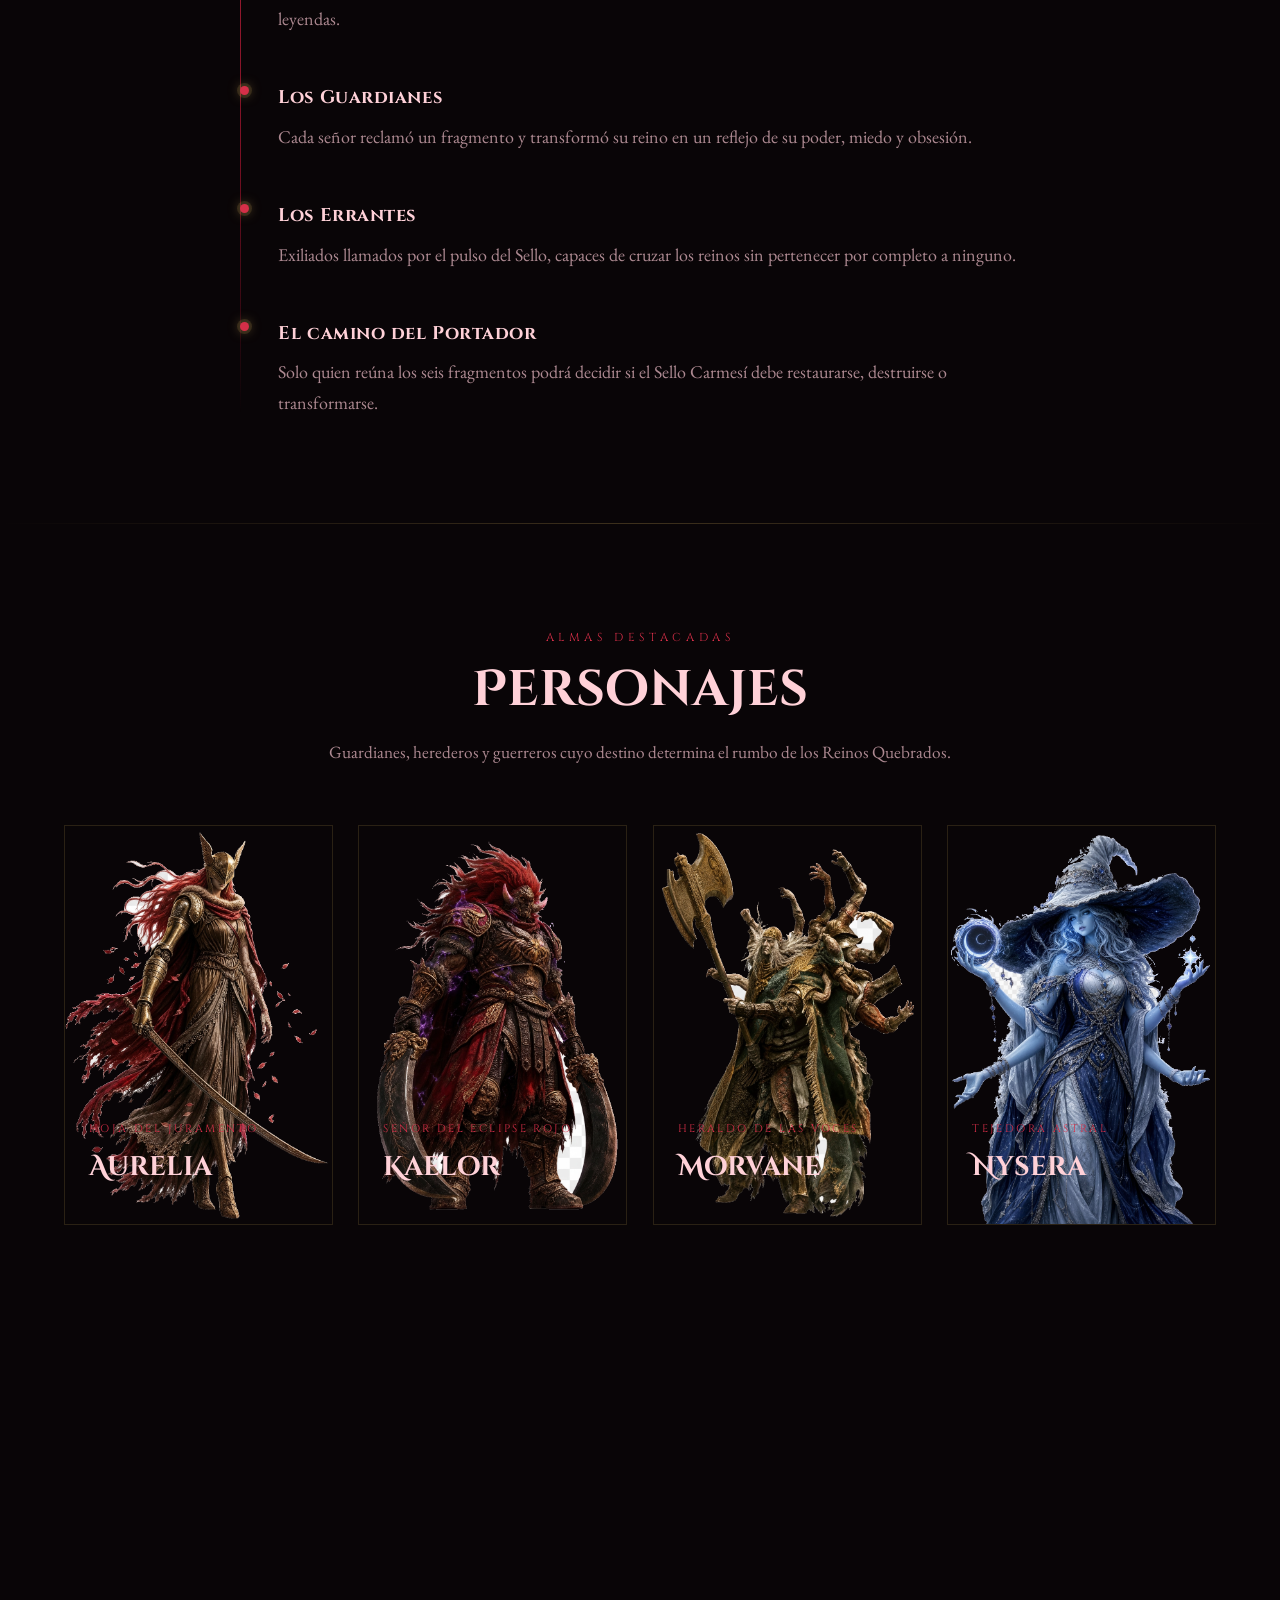
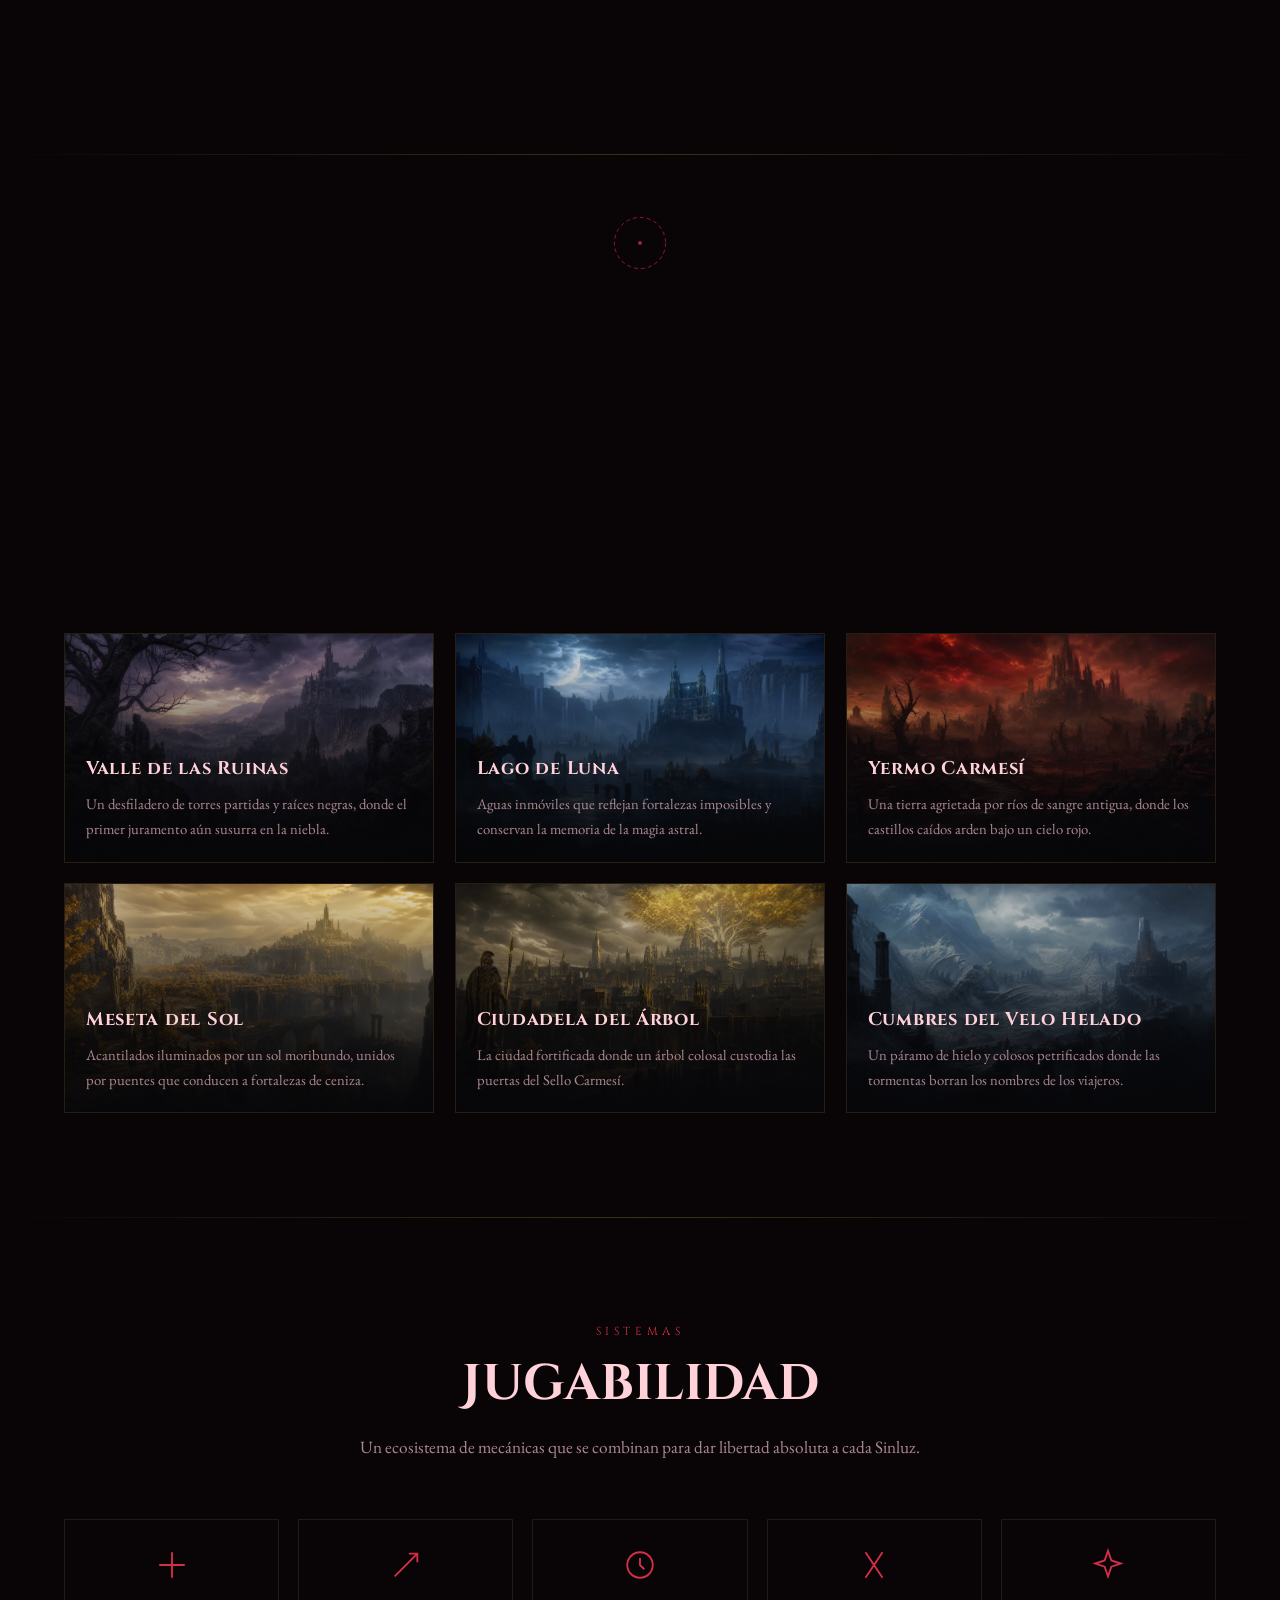
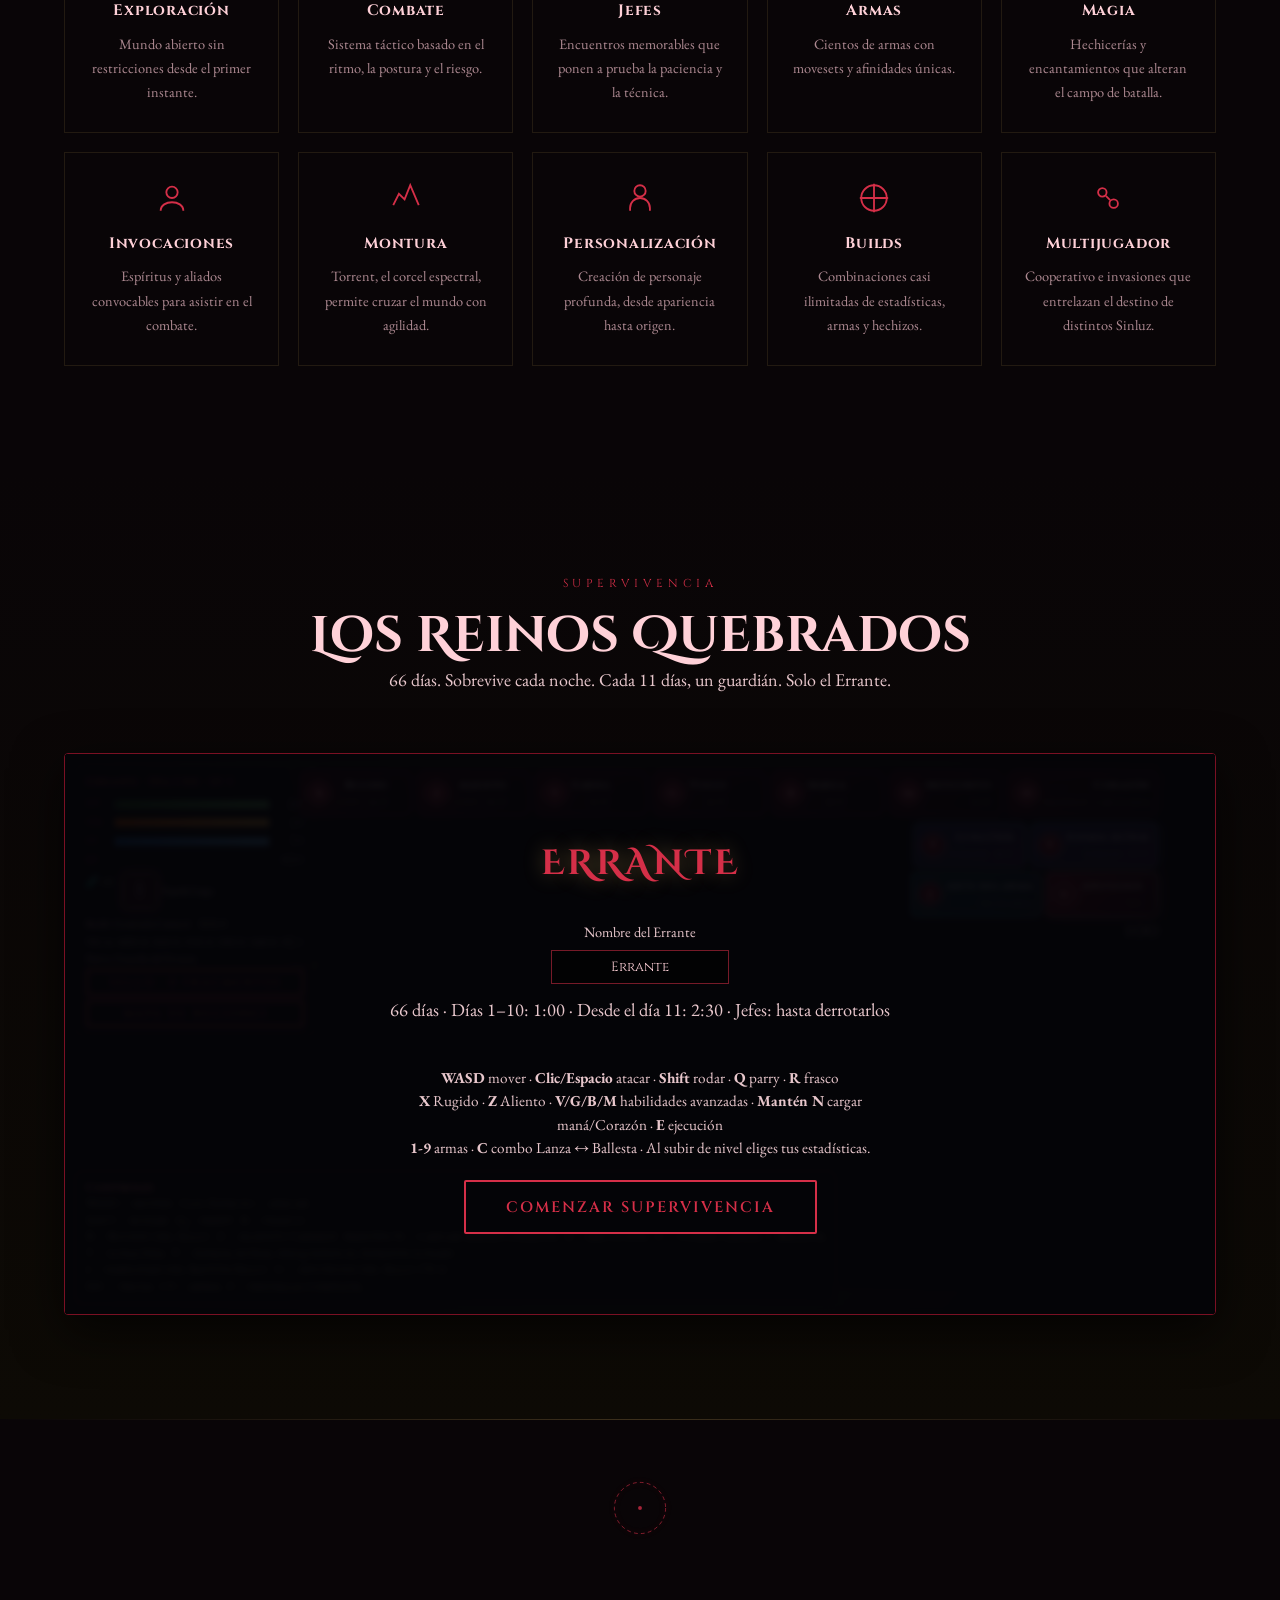
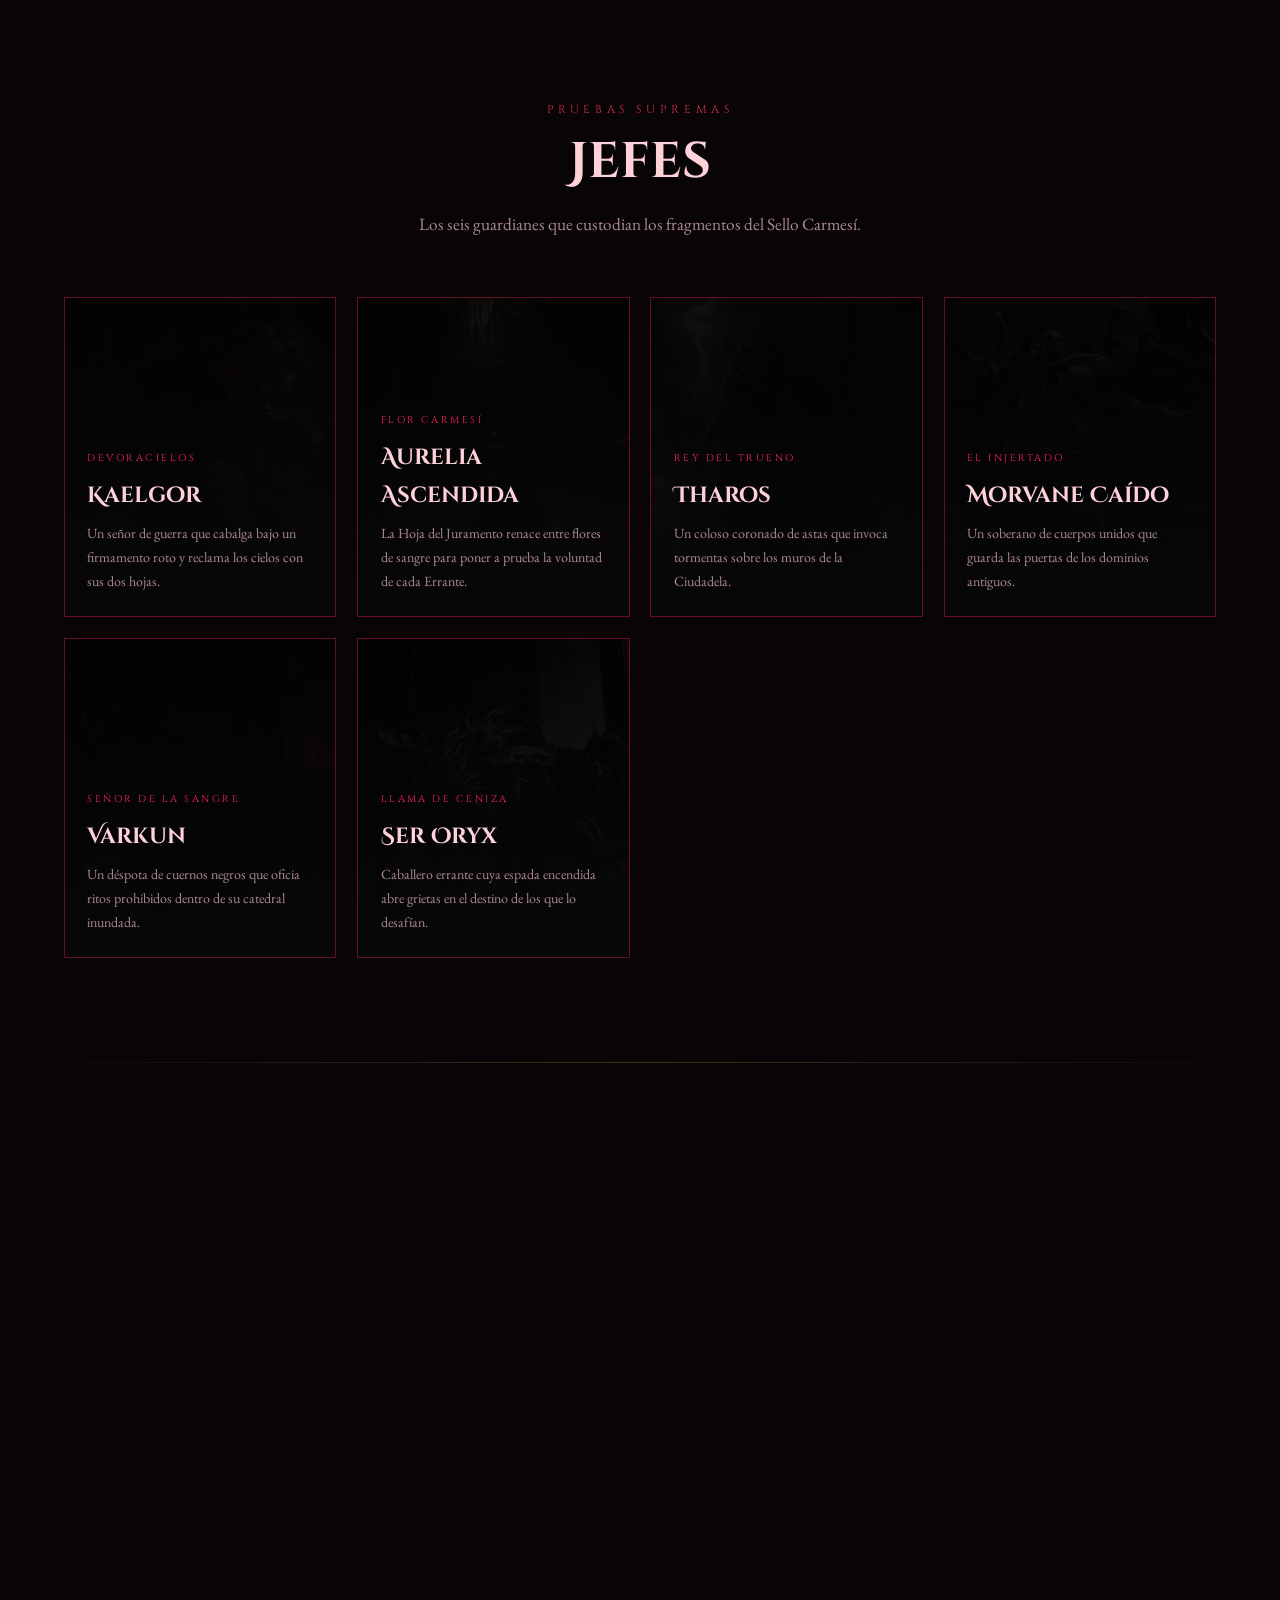
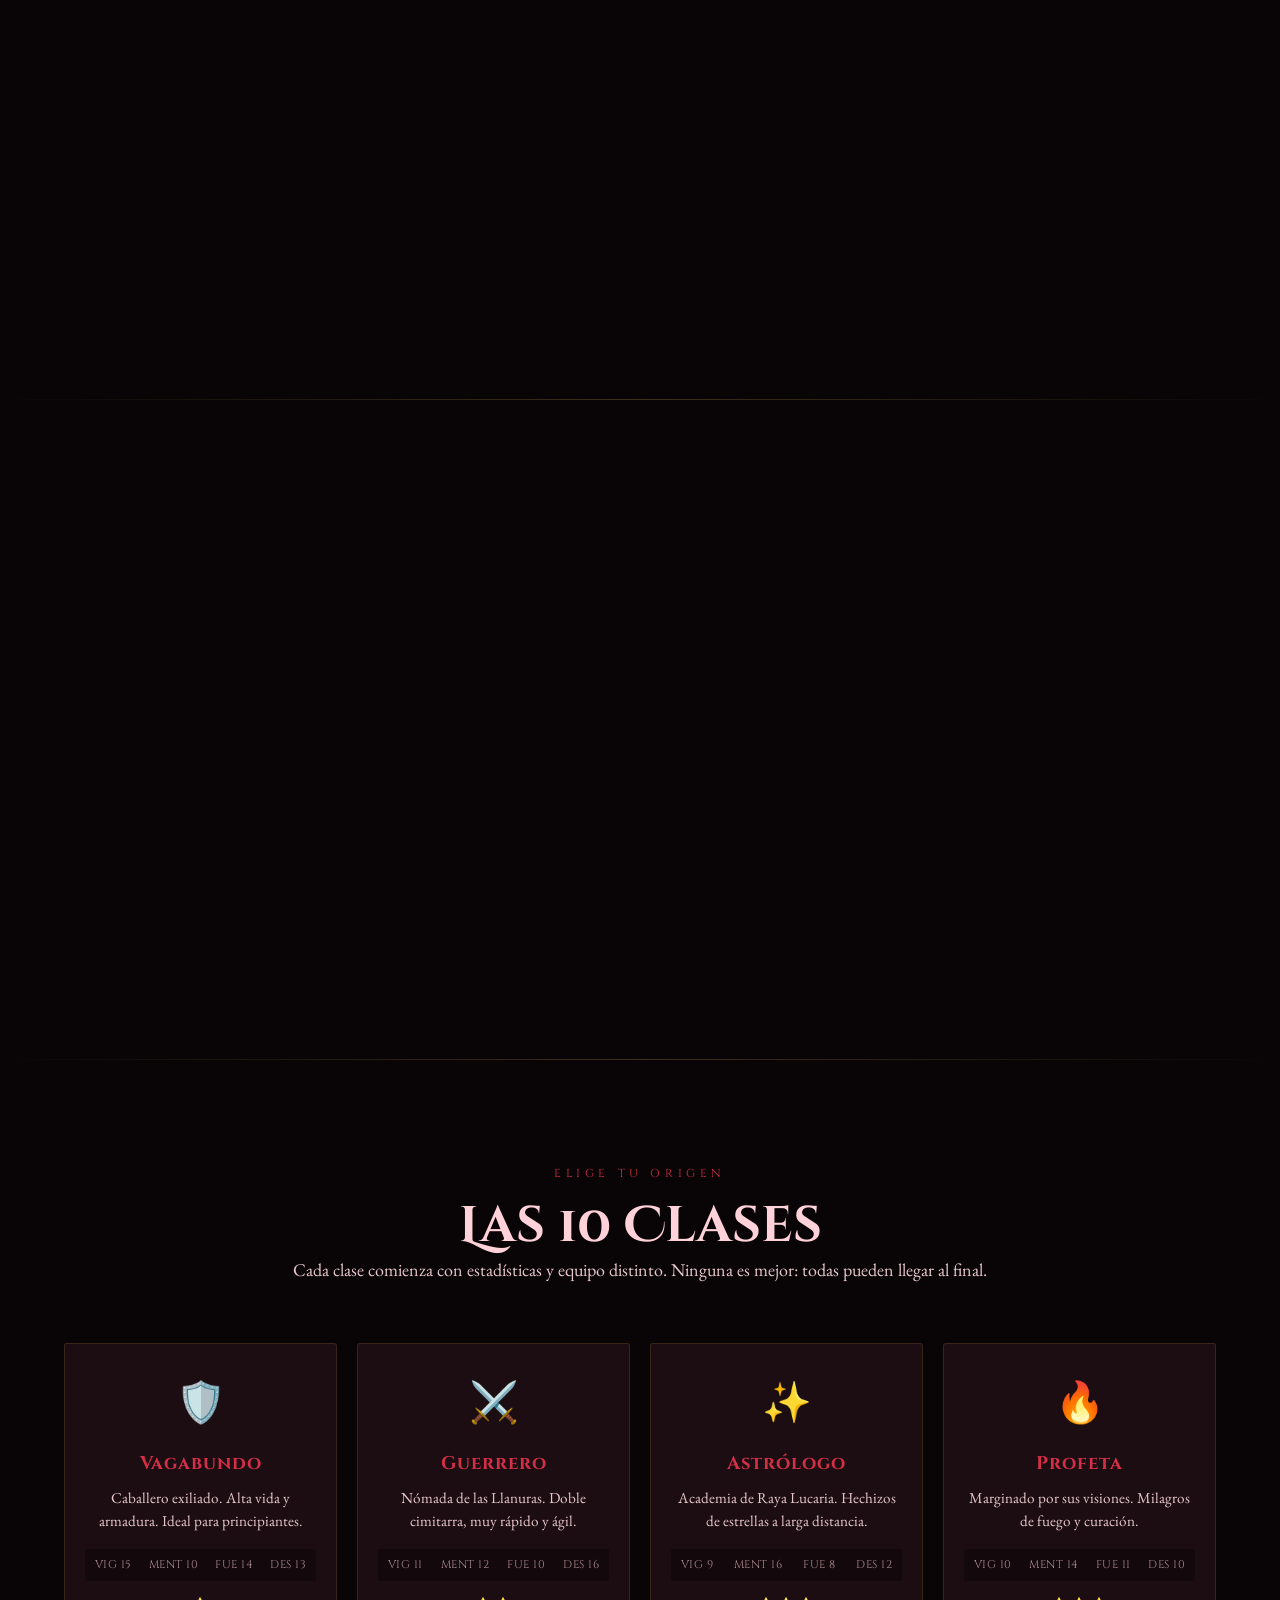
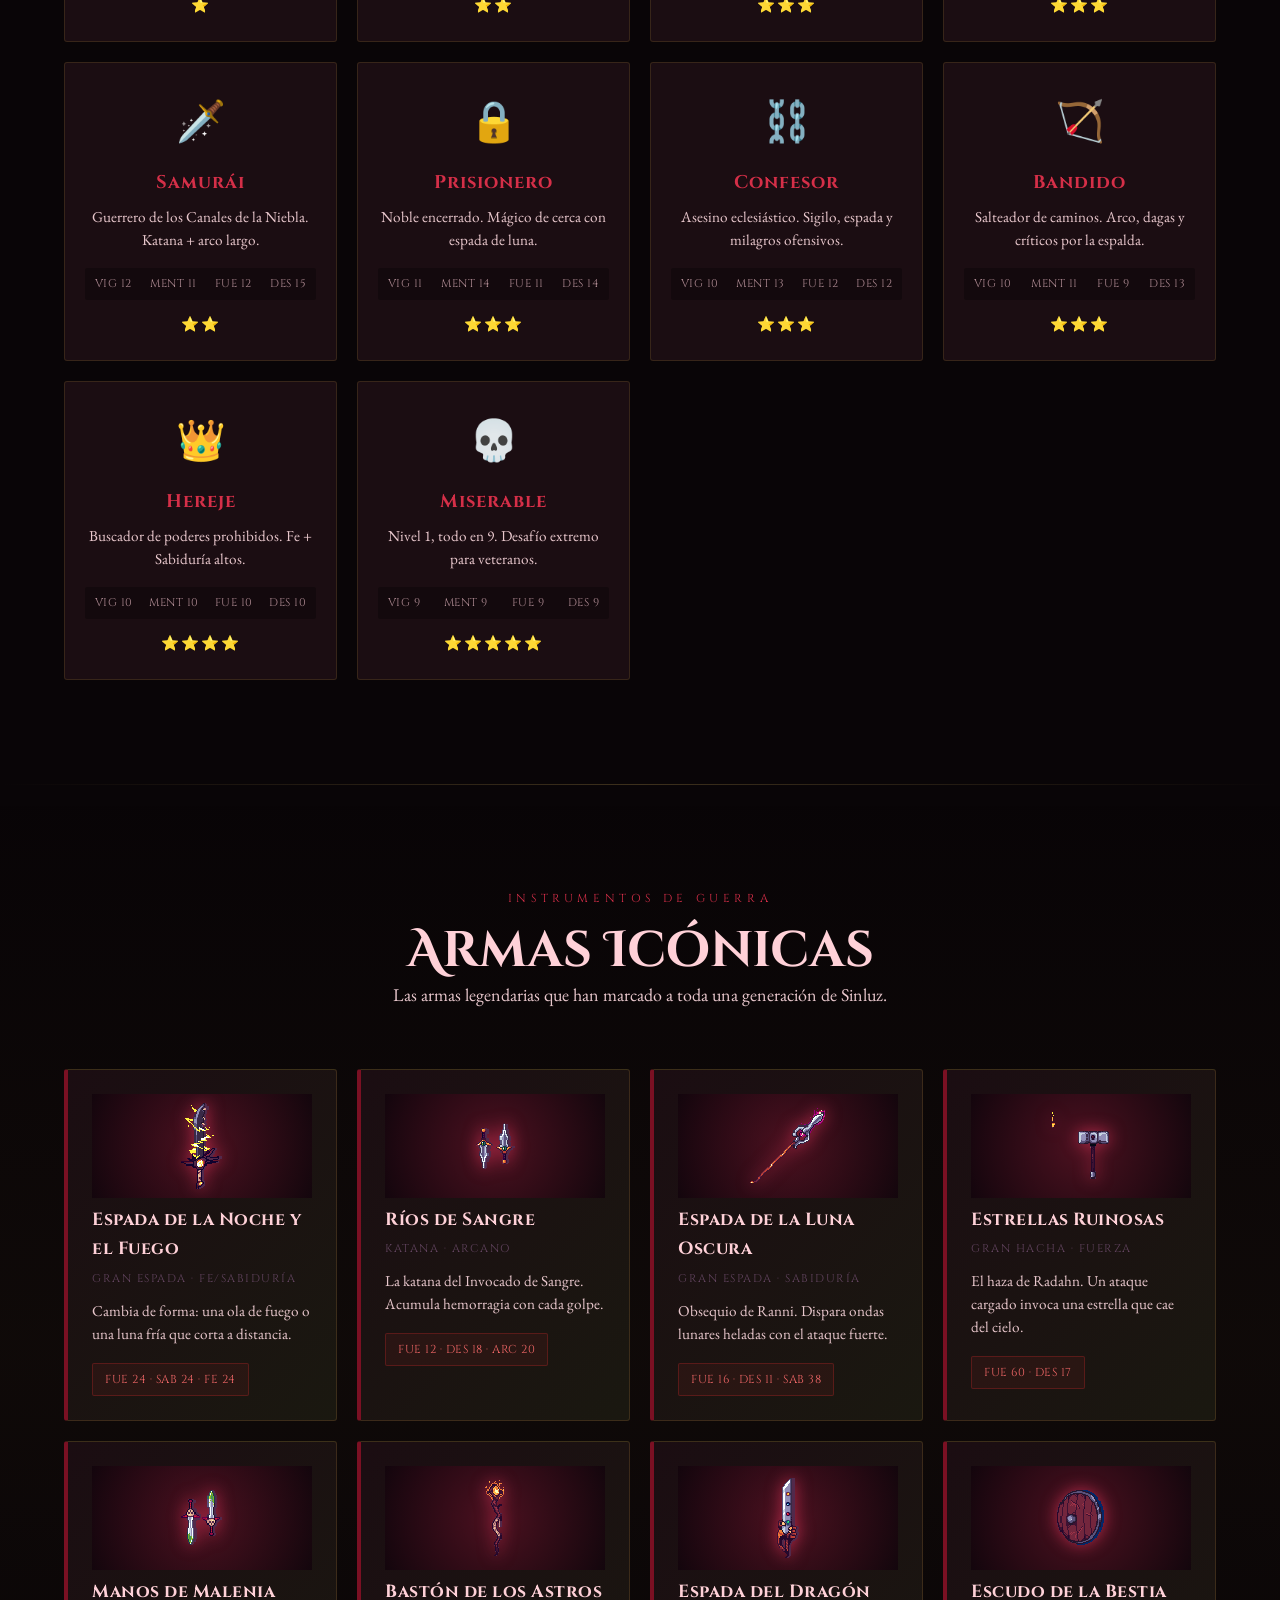
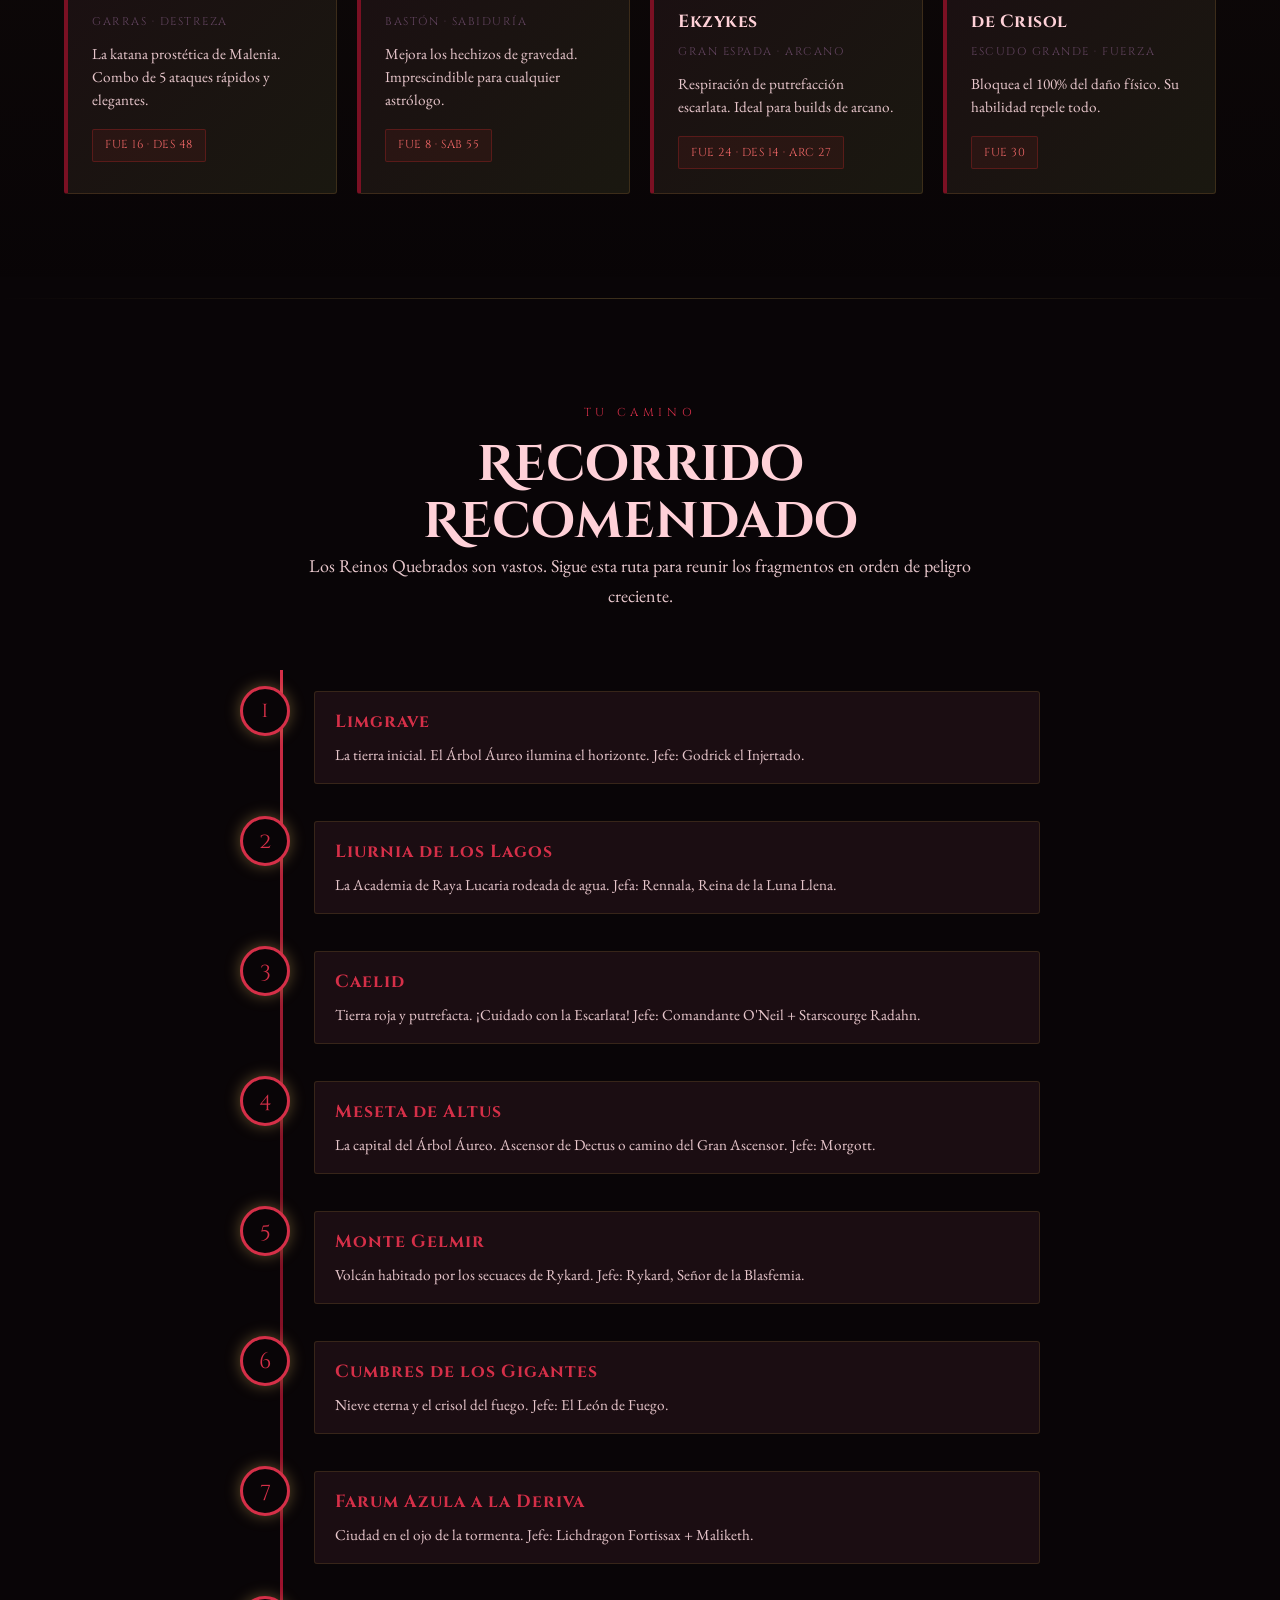
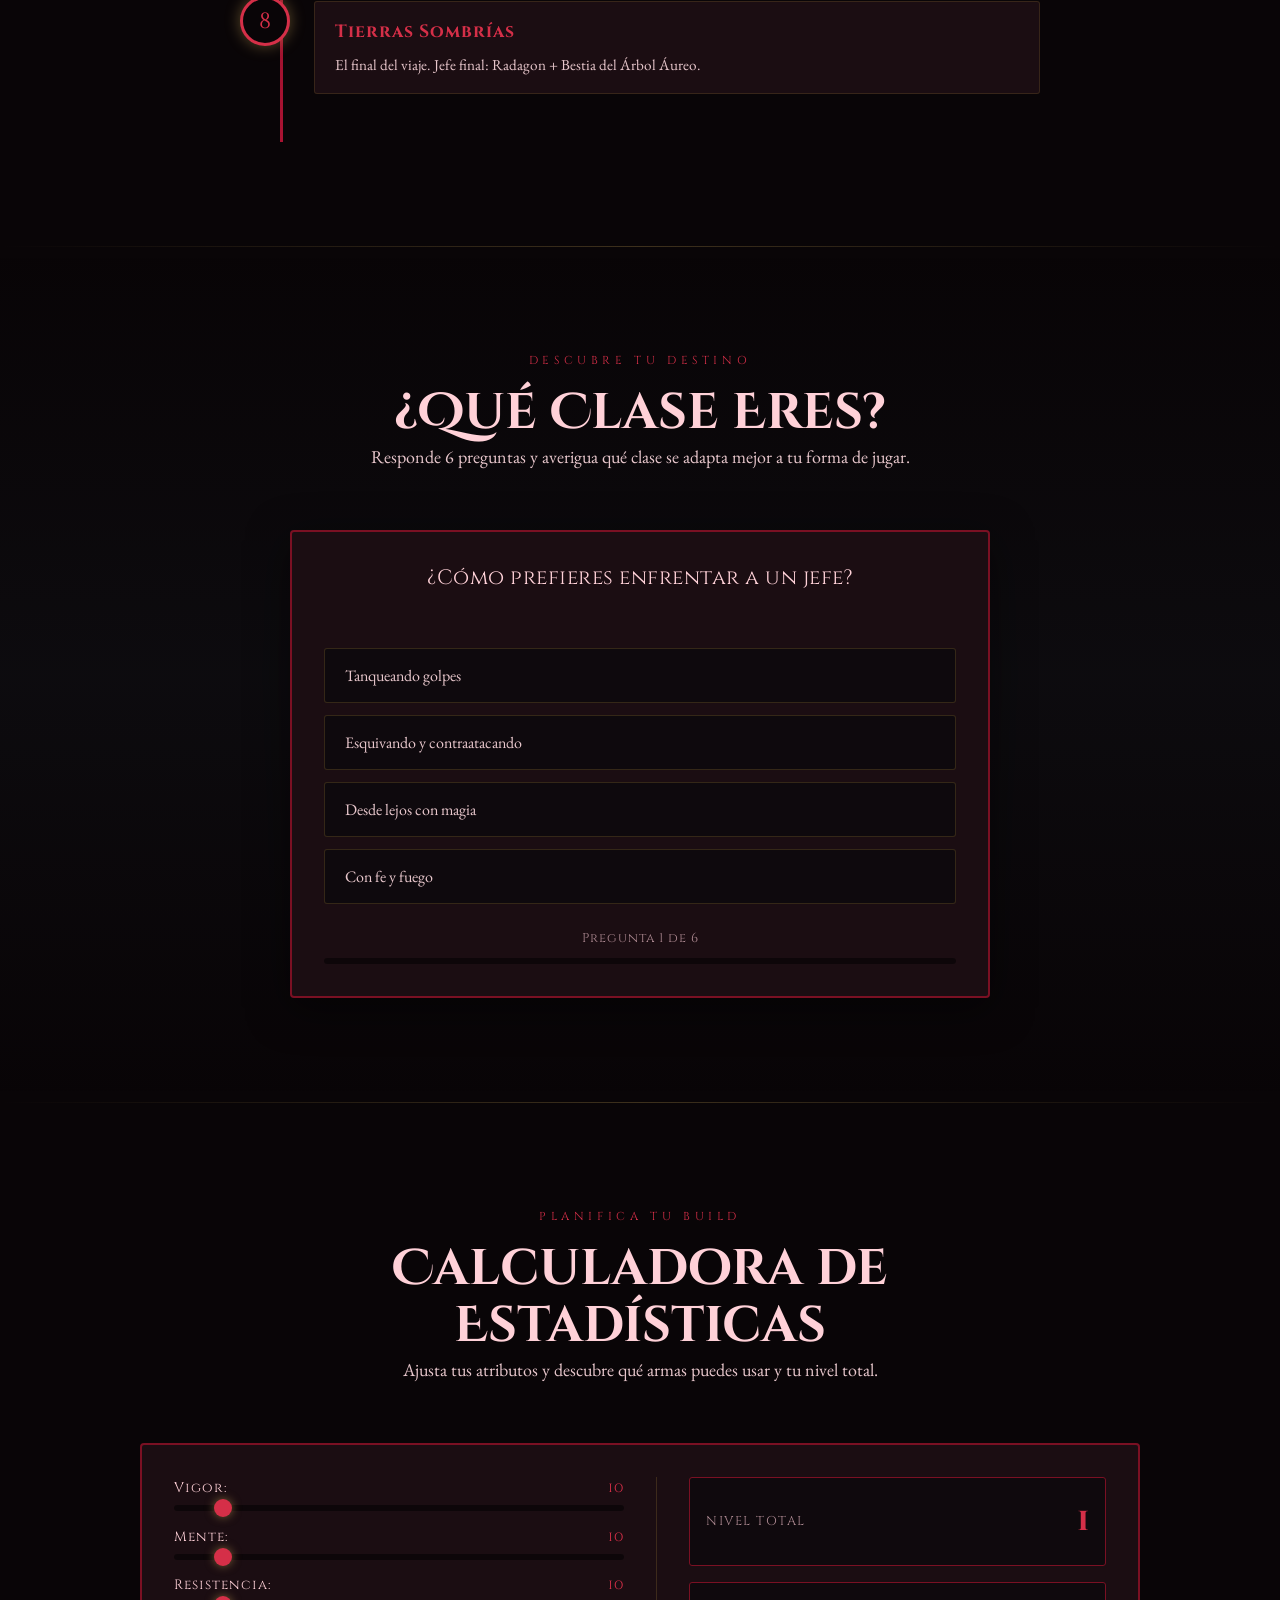
==== commit a12679f6: "Integra aura de Nayutaro en la carga de mana" ====
--- a/index.html
+++ b/index.html
@@ -317,10 +317,10 @@
           <input id="surv-name" type="text" maxlength="16" placeholder="Errante" value="Errante"
             style="margin-top:0.35rem;padding:0.45rem 0.7rem;background:rgba(0,0,0,0.5);border:1px solid rgba(213,47,72,0.55);color:#ffd1d8;font-family:Cinzel,serif;width:min(260px,80%);text-align:center;">
         </label>
-        <p class="overlay-subtitle">66 días · 1:00 por noche · Jefes cada 11 días</p>
+        <p class="overlay-subtitle">66 días · Días 1–10: 1:00 · Desde el día 11: 2:30 · Jefes: hasta derrotarlos</p>
         <p class="overlay-subtitle" style="font-size:0.95rem;max-width:480px;margin:0.6rem auto 1.2rem;line-height:1.55;">
           <b>WASD</b> mover · <b>Clic/Espacio</b> atacar · <b>Shift</b> rodar · <b>Q</b> parry · <b>R</b> frasco<br>
-          <b>X</b> Rugido · <b>Z</b> Aliento · <b>V/G/B/M/N</b> habilidades avanzadas · <b>E</b> ejecución<br>
+          <b>X</b> Rugido · <b>Z</b> Aliento · <b>V/G/B/M</b> habilidades avanzadas · <b>Mantén N</b> cargar maná/Corazón · <b>E</b> ejecución<br>
           <b>1-9</b> armas · <b>C</b> combo Lanza ↔ Ballesta · Al subir de nivel eliges tus estadísticas.
         </p>
         <button class="btn-juego" id="surv-start-btn" disabled>CARGANDO PERSONAJE...</button>
@@ -438,7 +438,7 @@
             <div class="dragon-skill-chip dragon-skill-chip--minor"><span class="dragon-skill-key">G</span><span><b>Vuelo</b><small>22 FP</small></span></div>
             <div class="dragon-skill-chip dragon-skill-chip--minor"><span class="dragon-skill-key">B</span><span><b>Marea</b><small>28 FP</small></span></div>
             <div class="dragon-skill-chip dragon-skill-chip--minor"><span class="dragon-skill-key">M</span><span><b>Meteorito</b><small>36 FP</small></span></div>
-            <div class="dragon-skill-chip dragon-skill-chip--minor"><span class="dragon-skill-key">N</span><span><b>Corazón</b><small>38 FP</small></span></div>
+            <div class="dragon-skill-chip dragon-skill-chip--minor"><span class="dragon-skill-key">N</span><span><b>Corazón</b><small id="dragon-heart-cd">Mantén N · carga lenta</small></span></div>
           </div>
           <div class="moon-skill-hud" aria-label="Habilidades del Espadón Lunar">
             <div class="dragon-skill-chip dragon-skill-chip--moon"><span class="dragon-skill-key">T</span><span><b>Luna Fría</b><small id="moon-cold-cd">Espadón · 18 FP</small></span></div>
@@ -455,30 +455,32 @@
         </div>
       </div>
 
-      <div id="surv-mobile" style="display:none;position:absolute;inset:0;pointer-events:none;z-index:15;">
-        <div style="position:absolute;left:12px;bottom:70px;display:grid;grid-template-columns:48px 48px 48px;grid-template-rows:48px 48px 48px;gap:6px;pointer-events:auto;">
-          <span></span><button type="button" id="mob-up" class="mob-btn">▲</button><span></span>
-          <button type="button" id="mob-left" class="mob-btn">◀</button><button type="button" id="mob-down" class="mob-btn">▼</button><button type="button" id="mob-right" class="mob-btn">▶</button>
+      <div id="surv-mobile" class="mobile-controls" style="display:none;position:absolute;inset:0;pointer-events:none;z-index:15;" aria-label="Controles táctiles del minijuego">
+        <div class="mobile-stick-zone" id="mob-stick-zone" aria-label="Joystick virtual">
+          <div class="mobile-stick" id="mob-stick"><span></span></div>
         </div>
-        <div style="position:absolute;right:12px;bottom:70px;display:grid;grid-template-columns:56px 56px;gap:8px;pointer-events:auto;">
-          <button type="button" id="mob-atk" class="mob-btn mob-btn--gold">ATK</button>
-          <button type="button" id="mob-dragon-roar" class="mob-btn mob-btn--dragon">X · Rugido</button>
-          <button type="button" id="mob-dragon-breath" class="mob-btn mob-btn--dragon">Z · Aliento</button>
-          <button type="button" id="mob-dragon-claw" class="mob-btn mob-btn--dragon">V · Garra</button>
-          <button type="button" id="mob-dragon-flight" class="mob-btn mob-btn--dragon">G · Vuelo</button>
-          <button type="button" id="mob-dragon-tide" class="mob-btn mob-btn--dragon">B · Marea</button>
-          <button type="button" id="mob-dragon-meteor" class="mob-btn mob-btn--dragon">M · Meteoro</button>
-          <button type="button" id="mob-dragon-heart" class="mob-btn mob-btn--dragon">N · Corazón</button>
-          <button type="button" id="mob-moon-cold" class="mob-btn mob-btn--moon">T · Luna</button>
-          <button type="button" id="mob-moon-astral" class="mob-btn mob-btn--moon">Y · Astral</button>
-          <button type="button" id="mob-magic-skill" class="mob-btn mob-btn--arcane">J · Arte</button>
-          <button type="button" id="mob-ultimate" class="mob-btn mob-btn--ultimate">U · Ulti</button>
-          <button type="button" id="mob-execute" class="mob-btn mob-btn--dragon">E · Ejecutar</button>
-          <button type="button" id="mob-combo" class="mob-btn mob-btn--dragon">C · Combo</button>
-          <button type="button" id="mob-dodge" class="mob-btn">Rodar</button>
-          <button type="button" id="mob-parry" class="mob-btn">Parry</button>
-          <button type="button" id="mob-flask" class="mob-btn">🧪</button>
-          <button type="button" id="mob-pause" class="mob-btn" style="grid-column:span 2;">Pausa</button>
+        <div class="mobile-actions" aria-label="Acciones principales">
+          <button type="button" id="mob-atk" class="mob-btn mob-btn--gold mob-btn--attack">ATK</button>
+          <button type="button" id="mob-dodge" class="mob-btn mob-btn--dodge">RODAR</button>
+          <button type="button" id="mob-parry" class="mob-btn">PARRY</button>
+          <button type="button" id="mob-flask" class="mob-btn">FP</button>
+          <button type="button" id="mob-pause" class="mob-btn">Ⅱ</button>
+          <button type="button" id="mob-skills-toggle" class="mob-btn mob-btn--dragon mobile-skills-toggle" aria-expanded="false">HABILIDADES</button>
+        </div>
+        <div class="mobile-skills" id="mob-skills" hidden aria-label="Habilidades táctiles">
+          <button type="button" id="mob-dragon-heart" class="mob-btn mob-btn--dragon mobile-hold">MANTÉN N · CARGA</button>
+          <button type="button" id="mob-dragon-roar" class="mob-btn mob-btn--dragon">X · RUGIDO</button>
+          <button type="button" id="mob-dragon-breath" class="mob-btn mob-btn--dragon">Z · ALIENTO</button>
+          <button type="button" id="mob-dragon-claw" class="mob-btn mob-btn--dragon">V · GARRA</button>
+          <button type="button" id="mob-dragon-flight" class="mob-btn mob-btn--dragon">G · VUELO</button>
+          <button type="button" id="mob-dragon-tide" class="mob-btn mob-btn--dragon">B · MAREA</button>
+          <button type="button" id="mob-dragon-meteor" class="mob-btn mob-btn--dragon">M · METEORO</button>
+          <button type="button" id="mob-moon-cold" class="mob-btn mob-btn--moon">T · LUNA</button>
+          <button type="button" id="mob-moon-astral" class="mob-btn mob-btn--moon">Y · ASTRAL</button>
+          <button type="button" id="mob-magic-skill" class="mob-btn mob-btn--arcane">J · ARTE</button>
+          <button type="button" id="mob-ultimate" class="mob-btn mob-btn--ultimate">U · ULTI</button>
+          <button type="button" id="mob-execute" class="mob-btn mob-btn--dragon">E · EJECUTAR</button>
+          <button type="button" id="mob-combo" class="mob-btn mob-btn--dragon">C · COMBO</button>
         </div>
       </div>
 
@@ -486,7 +488,7 @@
         <b style="color:#ff8294;">Controles</b><br>
         WASD — mover · Clic/Espacio — atacar<br>
         Shift — rodar · Q — parry · R — frasco<br>
-        X — Rugido del Sello · Z — Aliento Carmesí · E — ejecución · C — combo Lanza ↔ Ballesta<br>
+        X — Rugido del Sello · Z — Aliento Carmesí · Mantén N — cargar maná/Corazón · E — ejecución · C — combo Lanza ↔ Ballesta<br>
         T — Luna Fría · Y — Espada Astral (requieren el Espadón Lunar)<br>
         J — habilidad del Bastón/Sello · U — Apoteosis del Sello (70 s)<br>
         ESC — pausa · 1-9 — arma · F — pantalla completa
@@ -694,6 +696,6 @@
   <p class="pie__extra">Los Reinos Quebrados aguardan</p>
 </footer>
 
-<script src="script.js?v=renovacion-full-assets-performance-19-no-character-frames"></script>
+<script src="script.js?v=nayutaro-aura-mana-44"></script>
 </body>
 </html>
--- a/styles.css
+++ b/styles.css
@@ -1917,3 +1917,168 @@
 .dead-actions{display:flex;flex-direction:column;gap:.6rem;min-width:min(310px,86vw);margin:.35rem 0 .4rem}
 .dead-actions .btn-juego{width:100%}
 
+
+
+/* =========================================================
+   CONTROLES MÓVILES V3 — joystick y panel táctil accesible
+   ========================================================= */
+#surv-wrapper,
+#surv-wrapper canvas,
+#surv-wrapper .mobile-controls {
+  -webkit-user-select: none;
+  user-select: none;
+  -webkit-touch-callout: none;
+  overscroll-behavior: contain;
+}
+#surv-wrapper .mobile-controls {
+  touch-action: none;
+}
+#surv-wrapper .mobile-stick-zone,
+#surv-wrapper .mobile-actions,
+#surv-wrapper .mobile-skills {
+  pointer-events: auto;
+  touch-action: none;
+}
+#surv-wrapper .mobile-stick-zone {
+  position: absolute;
+  left: max(10px, env(safe-area-inset-left));
+  bottom: max(10px, env(safe-area-inset-bottom));
+  width: 132px;
+  height: 132px;
+  border: 1px solid rgba(255,130,148,.48);
+  border-radius: 50%;
+  background: radial-gradient(circle, rgba(119,16,45,.35), rgba(12,4,9,.68) 70%);
+  box-shadow: inset 0 0 20px rgba(213,47,72,.2), 0 0 16px rgba(0,0,0,.4);
+}
+#surv-wrapper .mobile-stick-zone::after {
+  content: 'MOVER';
+  position: absolute;
+  inset: 0;
+  display: grid;
+  place-items: center;
+  color: rgba(255,209,216,.34);
+  font: 600 .54rem Cinzel, serif;
+  letter-spacing: .16em;
+  pointer-events: none;
+}
+#surv-wrapper .mobile-stick {
+  position: absolute;
+  left: 50%;
+  top: 50%;
+  width: 62px;
+  height: 62px;
+  transform: translate(-50%,-50%);
+  border: 2px solid rgba(255,209,216,.7);
+  border-radius: 50%;
+  background: radial-gradient(circle at 35% 30%, #ff8294, #8e1635 68%, #270713 100%);
+  box-shadow: 0 0 18px rgba(255,61,103,.42);
+  pointer-events: none;
+  transition: transform .06s linear;
+  z-index: 2;
+}
+#surv-wrapper .mobile-stick span {
+  position: absolute;
+  inset: 18px;
+  border: 1px solid rgba(255,241,244,.8);
+  border-radius: 50%;
+}
+#surv-wrapper .mobile-actions {
+  position: absolute;
+  right: max(8px, env(safe-area-inset-right));
+  bottom: max(10px, env(safe-area-inset-bottom));
+  width: min(188px, 49vw);
+  display: grid;
+  grid-template-columns: repeat(3, minmax(0,1fr));
+  gap: 5px;
+  z-index: 2;
+}
+#surv-wrapper .mobile-actions .mob-btn,
+#surv-wrapper .mobile-skills .mob-btn {
+  width: 100%;
+  min-width: 0;
+  min-height: 48px;
+  height: auto;
+  padding: 4px 3px;
+  border-radius: 9px;
+  font-size: clamp(.48rem, 2.2vw, .66rem);
+  line-height: 1.08;
+  letter-spacing: .02em;
+  -webkit-tap-highlight-color: transparent;
+}
+#surv-wrapper .mobile-actions .mob-btn:active,
+#surv-wrapper .mobile-skills .mob-btn:active,
+#surv-wrapper .mobile-stick-zone:active {
+  transform: scale(.96);
+  filter: brightness(1.18);
+}
+#surv-wrapper .mobile-actions .mob-btn--attack {
+  min-height: 58px;
+  grid-column: span 2;
+  font-size: .78rem;
+  box-shadow: 0 0 15px rgba(217,178,92,.35);
+}
+#surv-wrapper .mobile-skills-toggle {
+  grid-column: 1 / -1;
+  min-height: 36px !important;
+}
+#surv-wrapper .mobile-skills {
+  position: absolute;
+  right: max(8px, env(safe-area-inset-right));
+  bottom: calc(max(10px, env(safe-area-inset-bottom)) + 168px);
+  width: min(220px, 58vw);
+  max-height: min(54vh, 390px);
+  overflow-y: auto;
+  display: grid;
+  grid-template-columns: repeat(2, minmax(0,1fr));
+  gap: 5px;
+  padding: 7px;
+  border: 1px solid rgba(255,130,148,.5);
+  border-radius: 10px;
+  background: rgba(8,2,7,.92);
+  box-shadow: 0 0 25px rgba(0,0,0,.6), inset 0 0 18px rgba(119,16,45,.24);
+  z-index: 4;
+  -webkit-overflow-scrolling: touch;
+  overscroll-behavior: contain;
+}
+#surv-wrapper .mobile-skills[hidden] { display: none !important; }
+#surv-wrapper .mobile-skills .mobile-hold {
+  grid-column: 1 / -1;
+  min-height: 52px;
+  border-color: #ff8294;
+}
+@media (max-width: 900px), (pointer: coarse) {
+  #surv-wrapper #surv-mobile:not(.is-active) { display: none !important; }
+  #surv-wrapper #surv-mobile.is-active { display: block !important; }
+  #surv-wrapper .game-canvas-wrapper { touch-action: none; }
+}
+@media (max-width: 430px) {
+  #surv-wrapper .mobile-stick-zone { width: 116px; height: 116px; }
+  #surv-wrapper .mobile-stick { width: 54px; height: 54px; }
+  #surv-wrapper .mobile-actions { width: min(176px, 50vw); }
+  #surv-wrapper .mobile-skills { width: min(204px, 61vw); bottom: calc(max(10px, env(safe-area-inset-bottom)) + 158px); }
+  #surv-wrapper .mobile-actions .mob-btn, #surv-wrapper .mobile-skills .mob-btn { min-height: 44px; }
+}
+@media (max-height: 620px) and (max-width: 900px) {
+  #surv-wrapper .game-canvas-wrapper { height: 360px; }
+  #surv-wrapper .mobile-stick-zone { transform: scale(.84); transform-origin: bottom left; }
+  #surv-wrapper .mobile-actions { transform: scale(.86); transform-origin: bottom right; }
+  #surv-wrapper .mobile-skills { max-height: 45vh; transform: scale(.88); transform-origin: bottom right; }
+}
+
+
+/* Corrección: el panel de habilidades nunca debe quedar fuera del viewport del teléfono. */
+@media (max-width: 900px), (pointer: coarse) {
+  #surv-wrapper .mobile-skills {
+    top: clamp(42px, 11vh, 70px);
+    bottom: calc(max(10px, env(safe-area-inset-bottom)) + 174px);
+    max-height: none;
+    overflow-y: auto;
+  }
+}
+@media (max-height: 620px) and (max-width: 900px) {
+  #surv-wrapper .mobile-skills {
+    top: 34px;
+    bottom: calc(max(8px, env(safe-area-inset-bottom)) + 142px);
+    max-height: none;
+  }
+}
